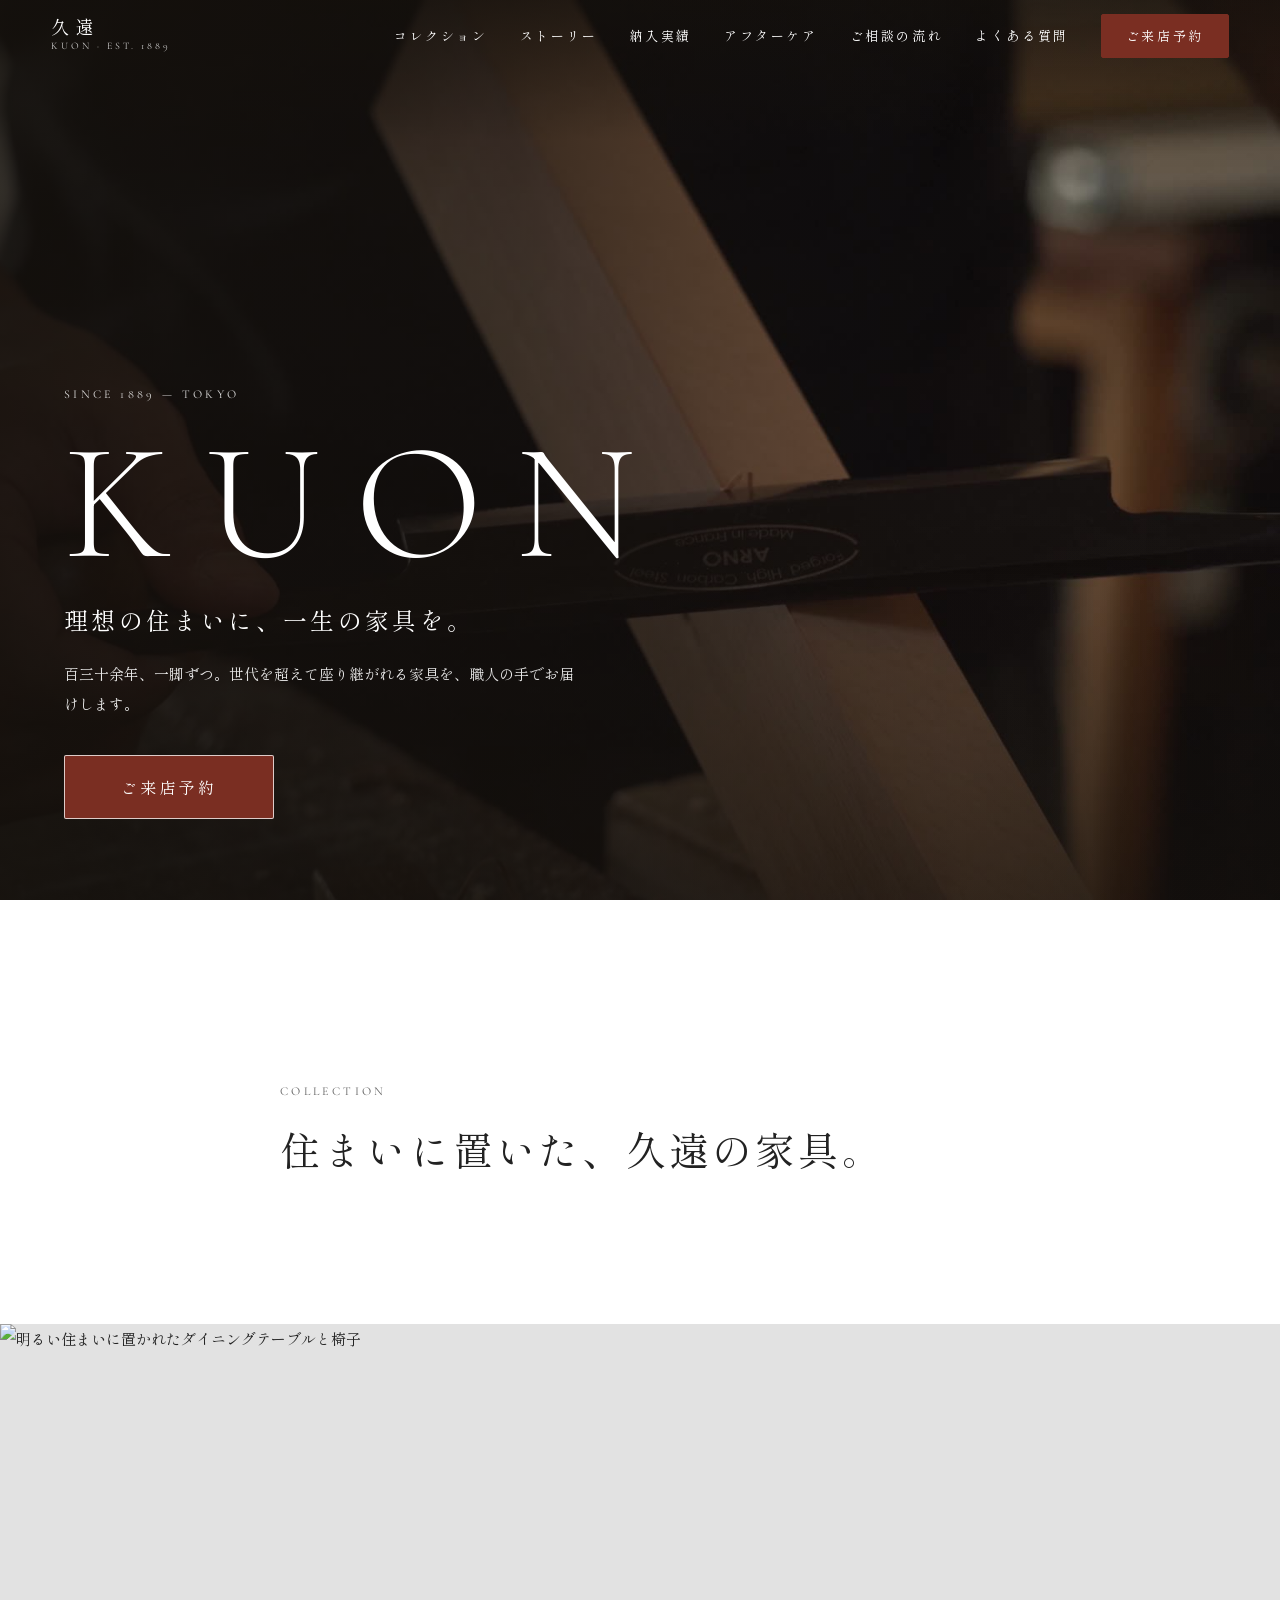
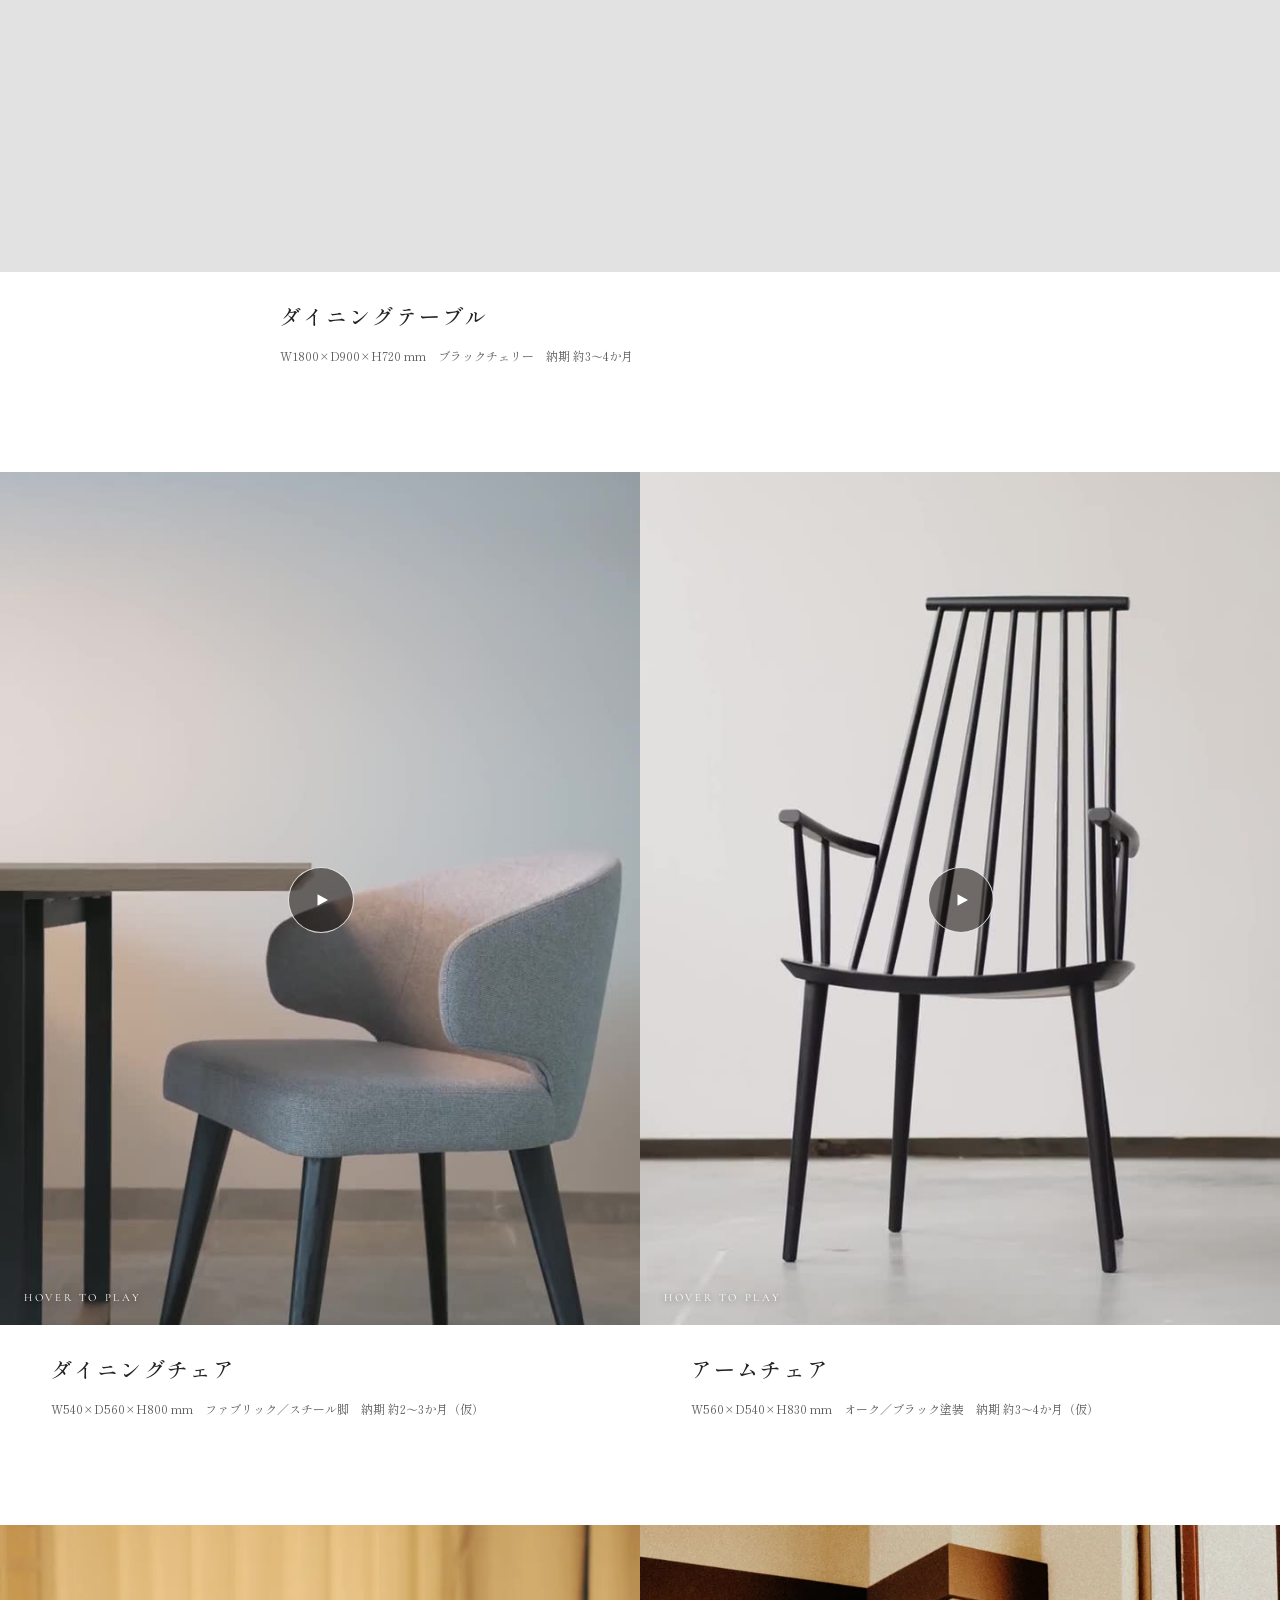
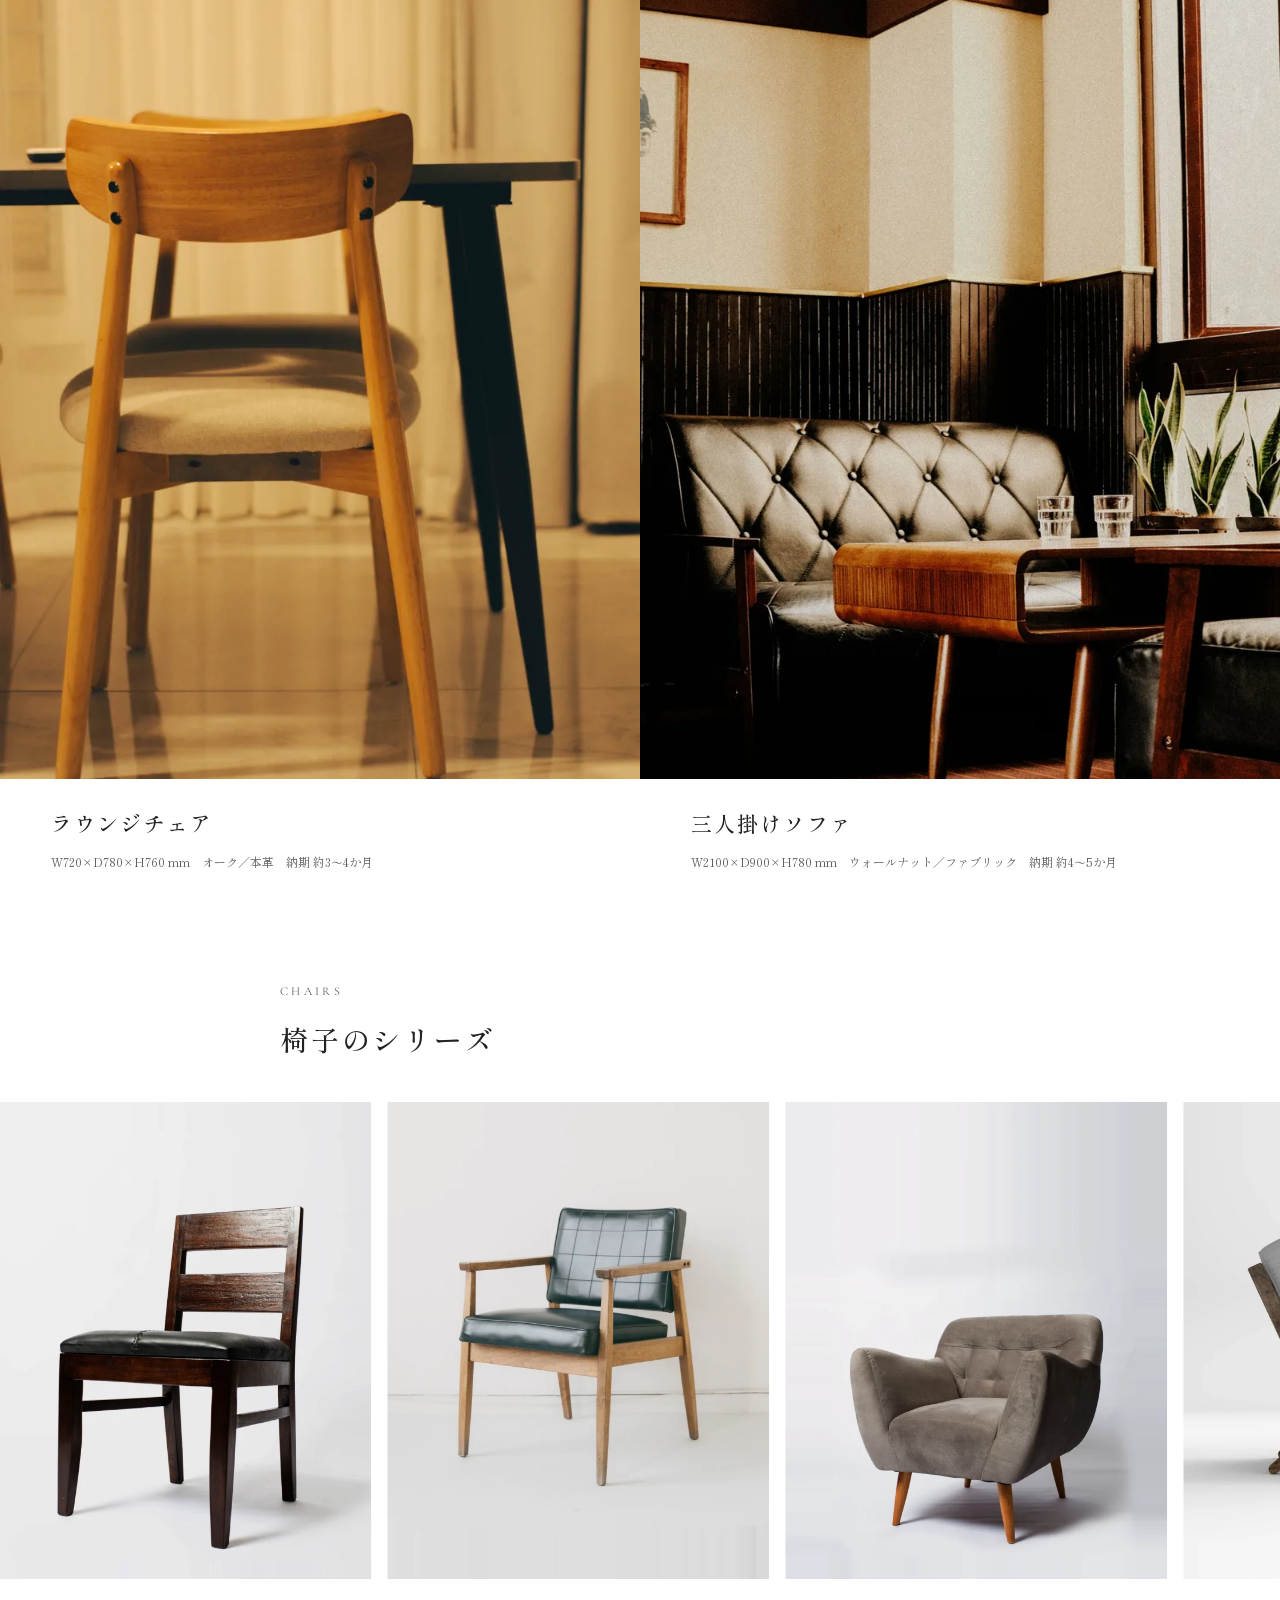
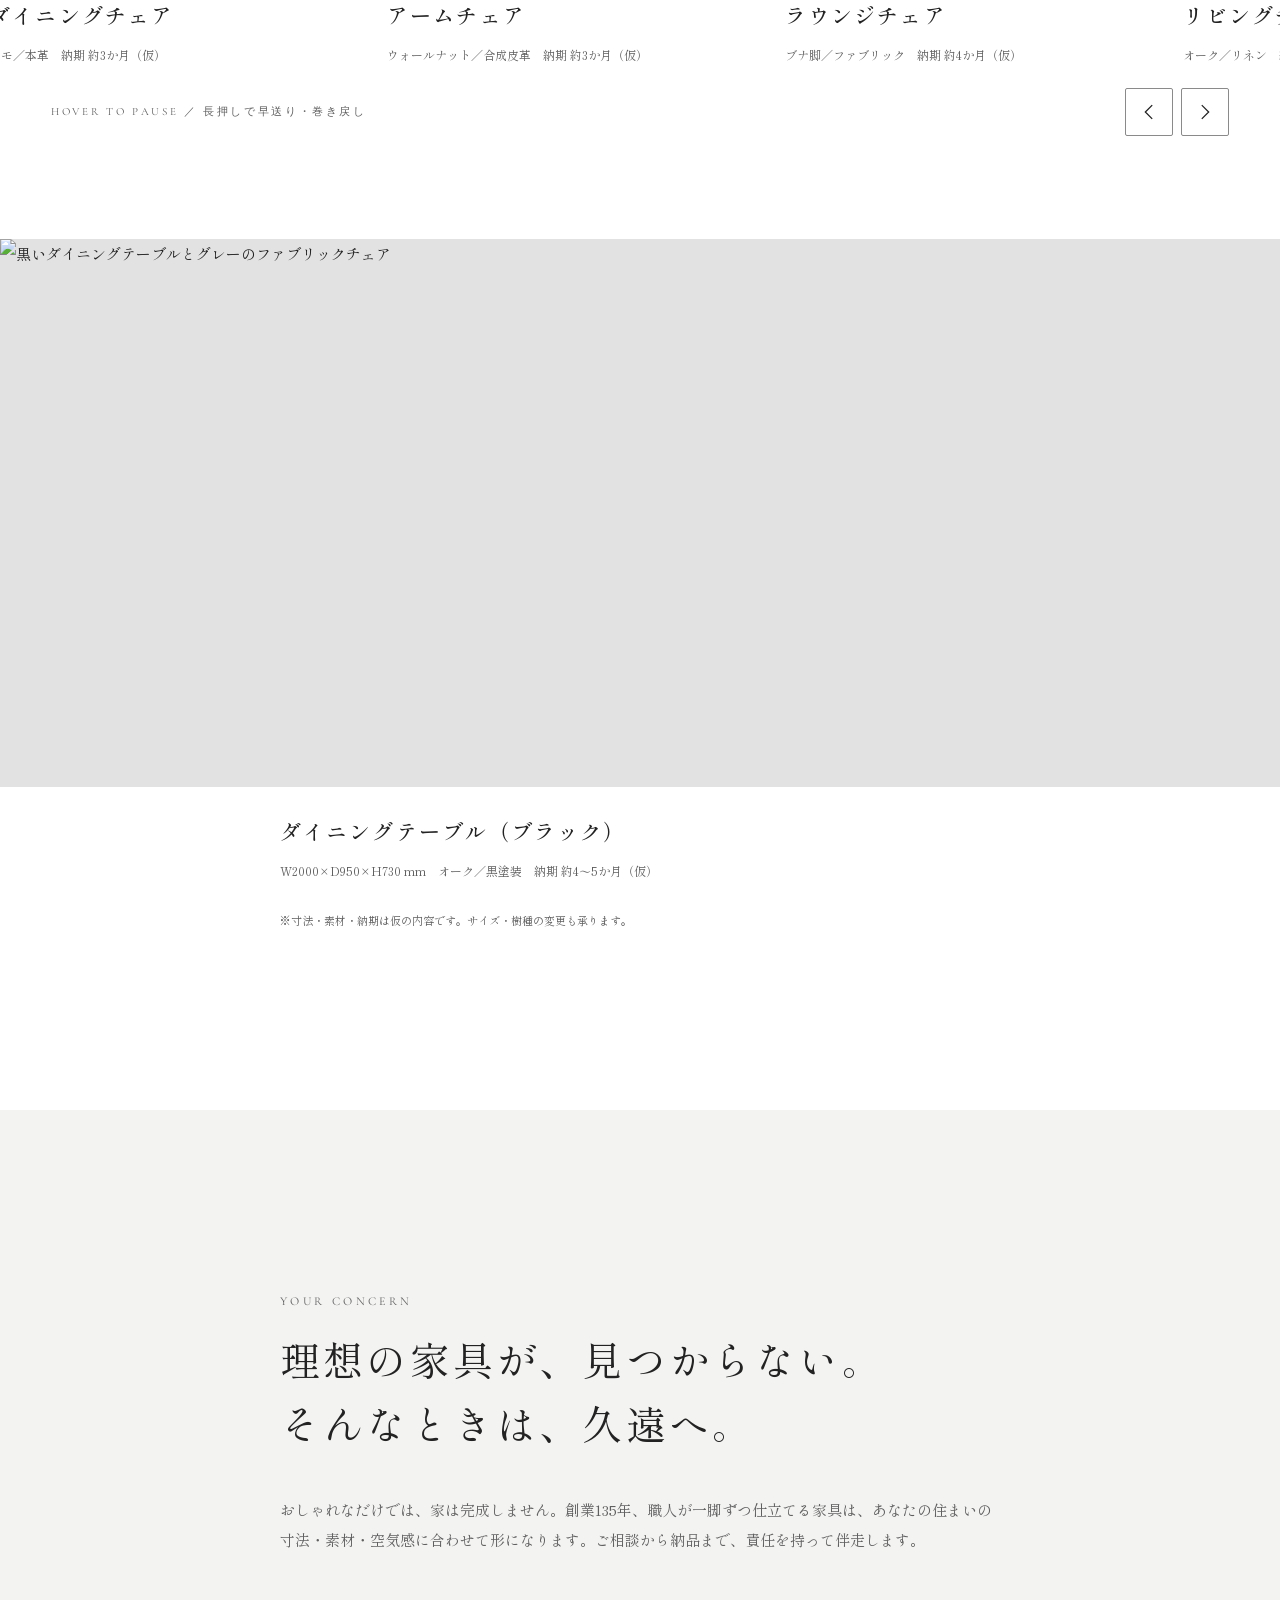
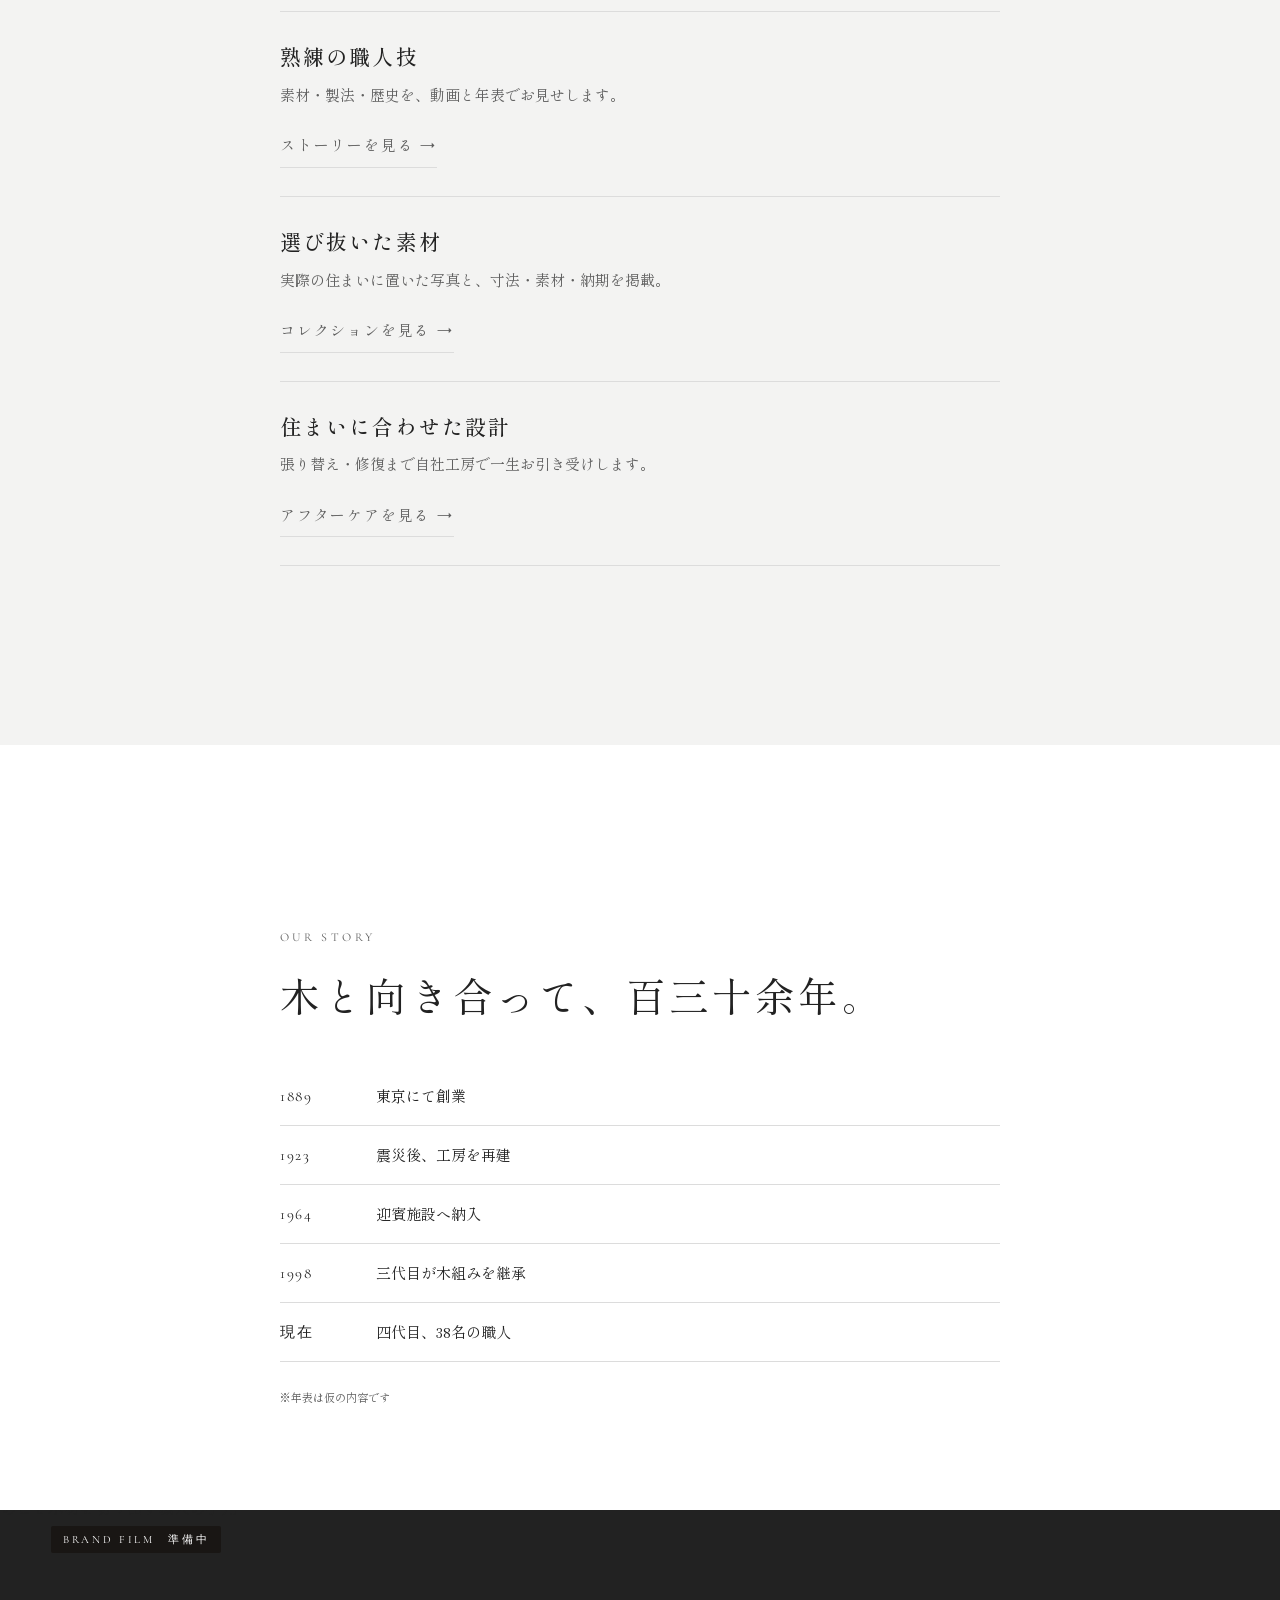
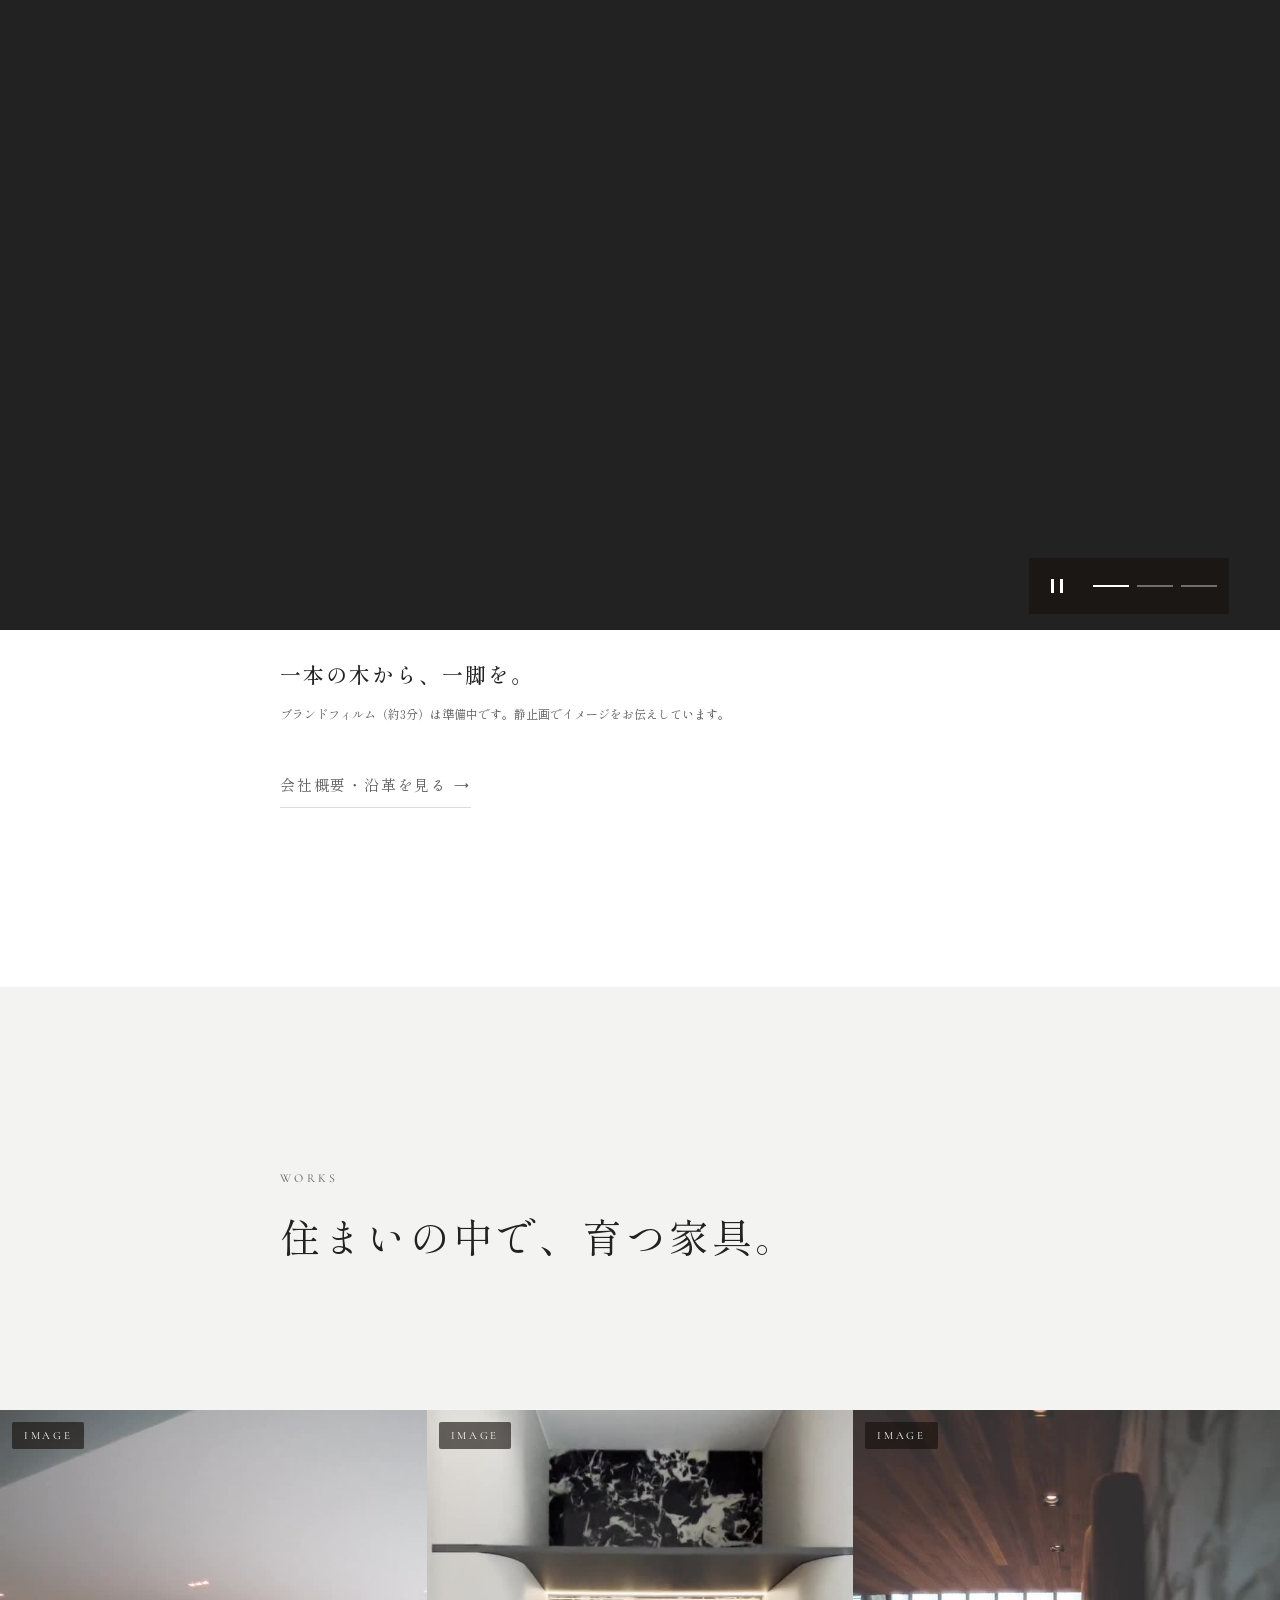
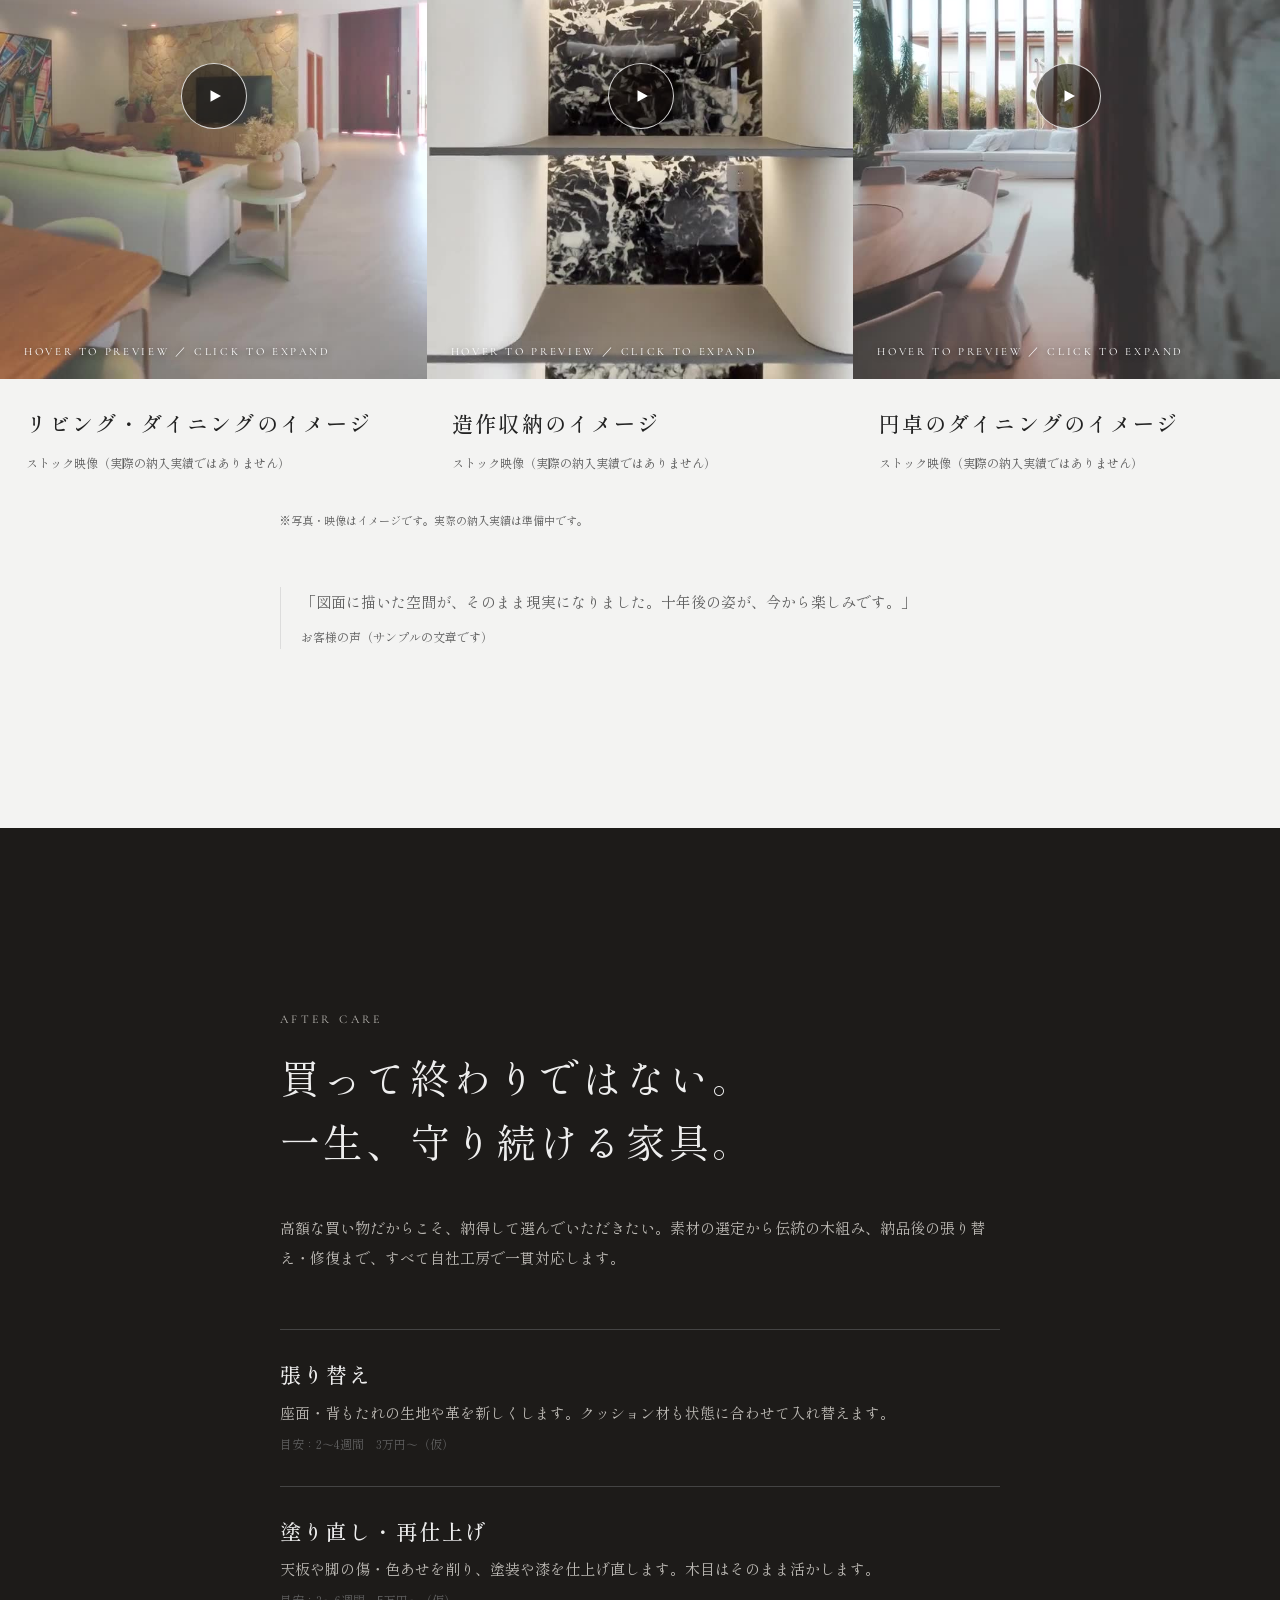
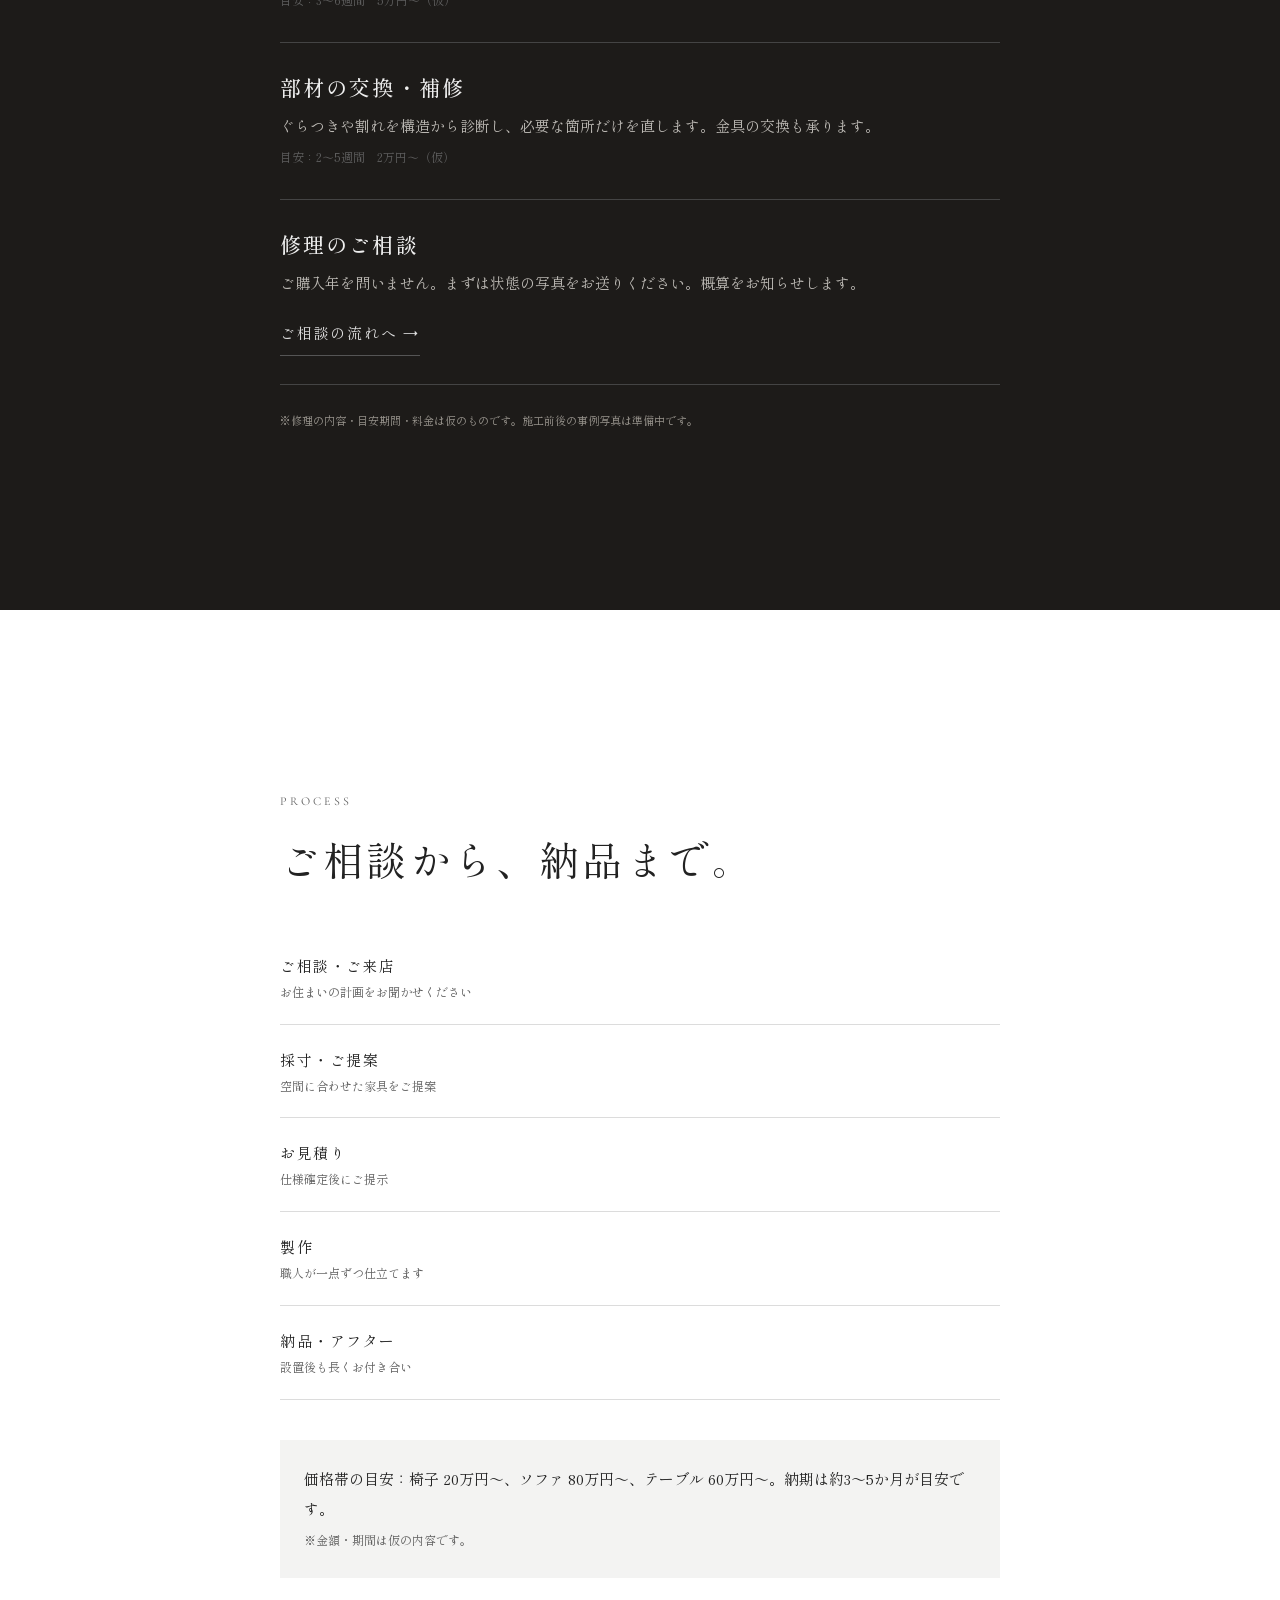
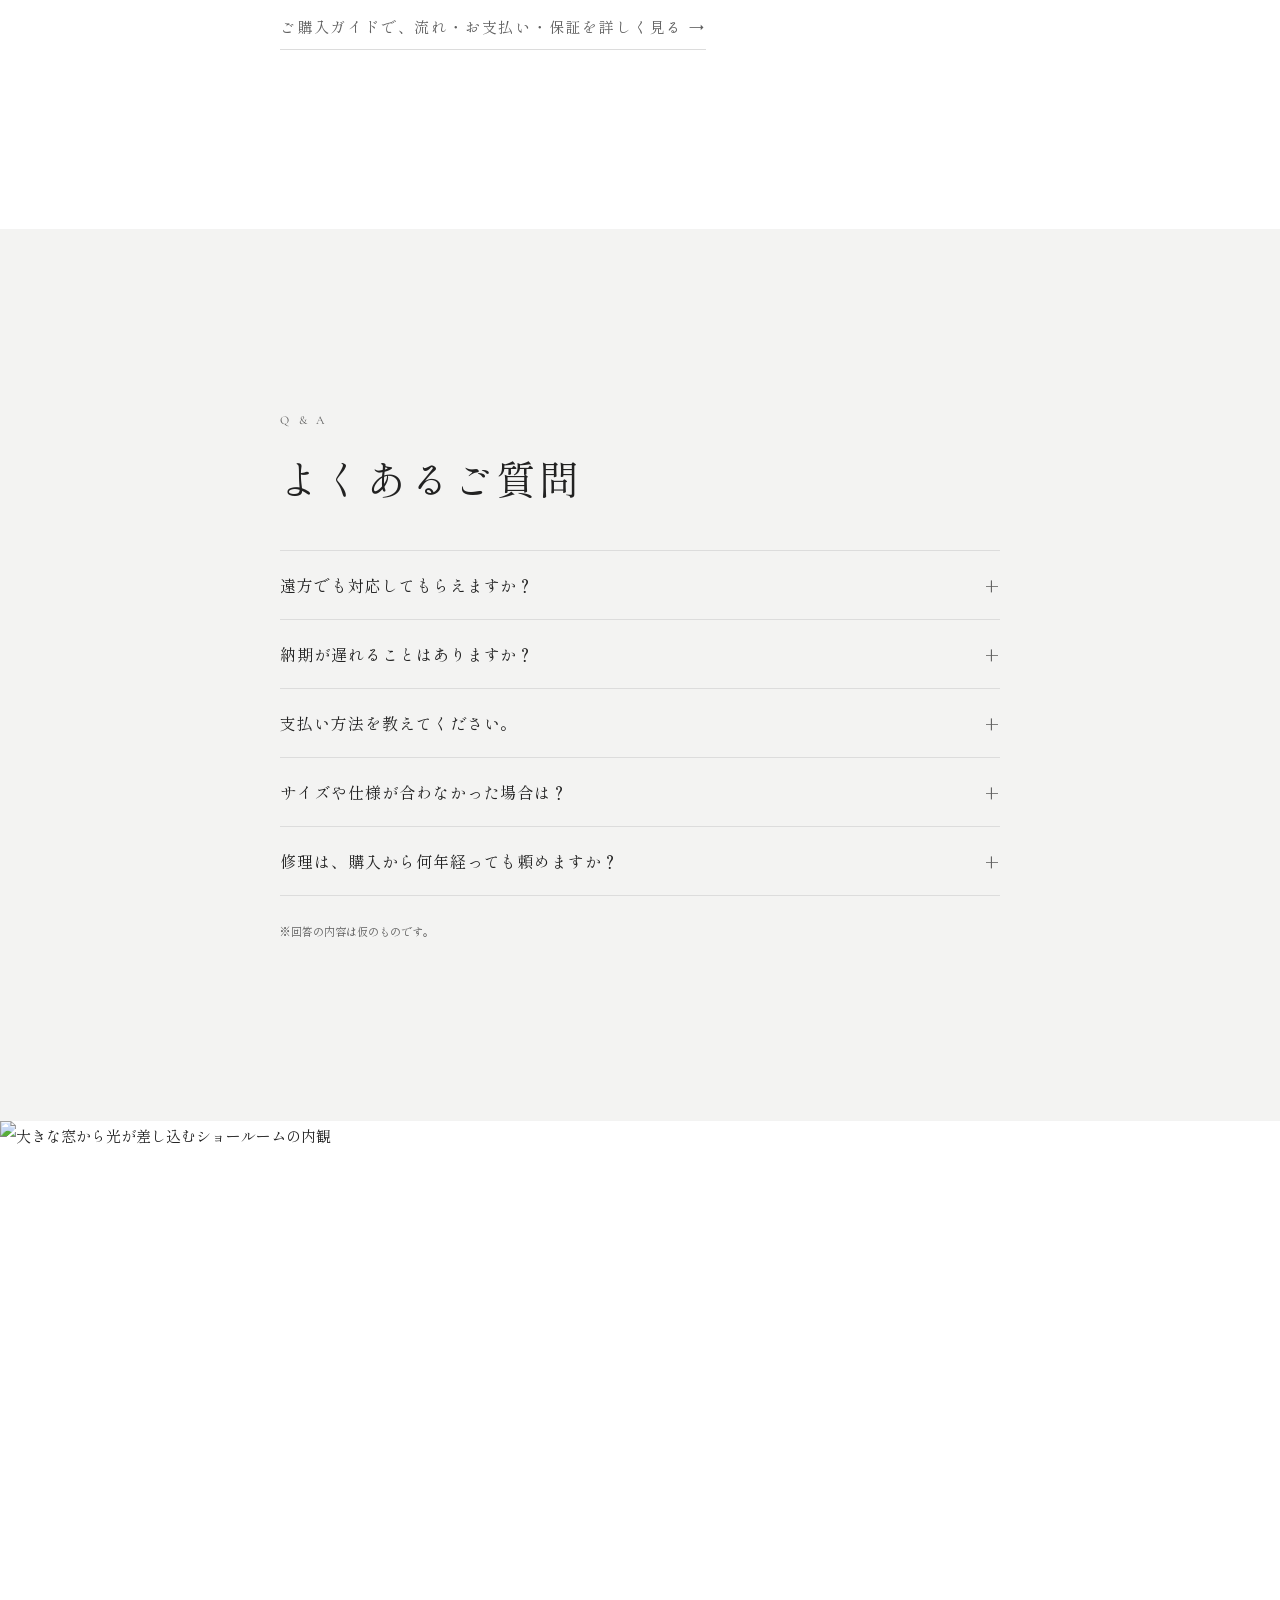
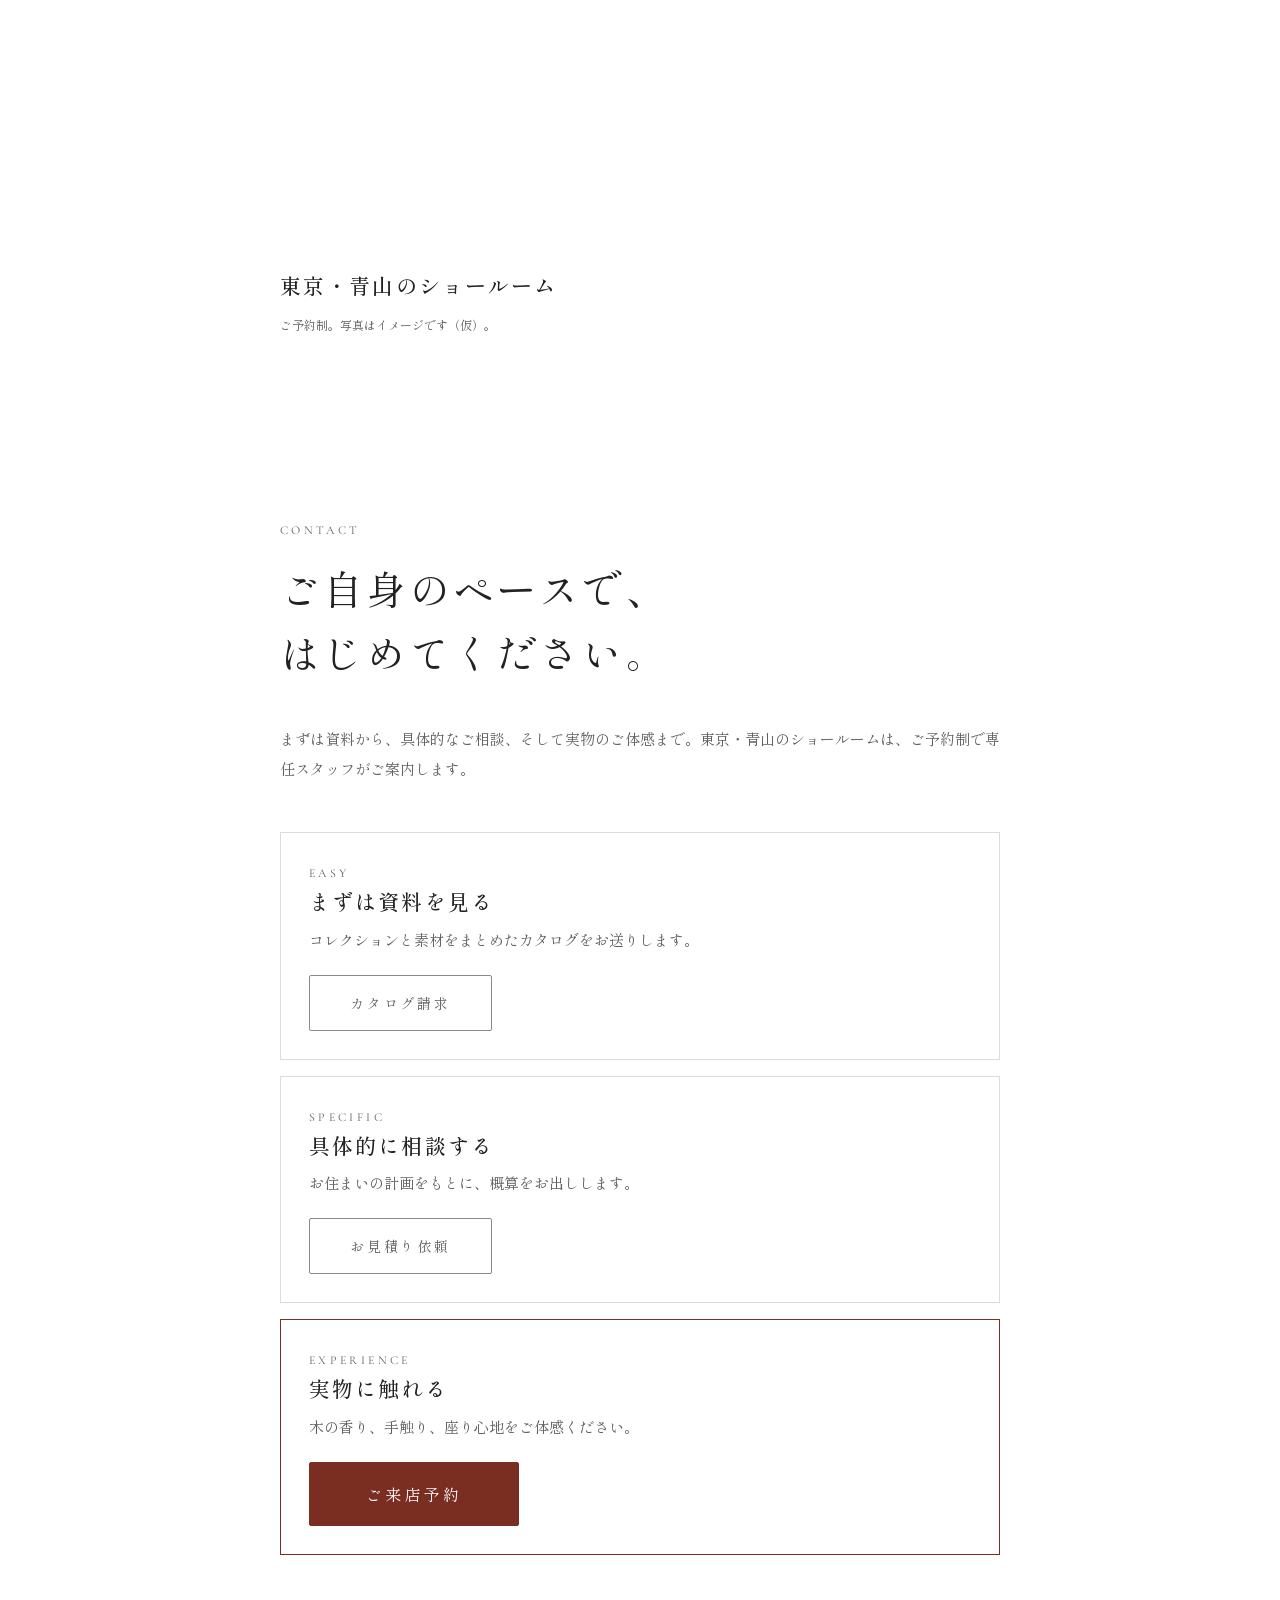
==== index.html @ 4c01c249 "久遠 KUON サイト一式を追加" ====
<!DOCTYPE html>
<html lang="ja">
<head>
<meta charset="utf-8">
<meta name="viewport" content="width=device-width, initial-scale=1, viewport-fit=cover">
<title>久遠 KUON — 全幅案</title>
<meta name="description" content="本文は細く、写真と動画は全幅。久遠トップページの比較用デザイン案（仮）">
<link rel="preconnect" href="https://fonts.googleapis.com"><link rel="preconnect" href="https://fonts.gstatic.com" crossorigin>
<script>
/* ページを開いたときは必ず先頭から表示し、見えない状態からふわっと表示する（スクロールして戻る動きを見せない） */
(function(){try{history.scrollRestoration='manual'}catch(e){}
if(location.hash)return;
var h=document.documentElement;h.classList.add('pg-in');
function top(){h.style.scrollBehavior='auto';window.scrollTo(0,0);try{h.scrollIntoView({block:'start',behavior:'instant'})}catch(e){}h.style.scrollBehavior=''}
function go(){top();requestAnimationFrame(function(){h.classList.remove('pg-in')})}
if(document.readyState==='loading')document.addEventListener('DOMContentLoaded',go);else go();
var moved=false;['wheel','touchstart','keydown','mousedown'].forEach(function(t){addEventListener(t,function(){moved=true},{once:true,passive:true})});
addEventListener('load',function(){if(!moved)top()});
setTimeout(function(){h.classList.remove('pg-in')},1500);
})();
</script>
<style>
:root{--accent:#7A2E22;--radius:2px;--bg:#FFF;--bg2:#F3F3F2;--ink:#222;--sub:#5F5F5F;--line:#DCDCDC;--gutter:24px;--col:720px;
 --serif:"Shippori Mincho","Hiragino Mincho ProN","Yu Mincho",serif;--en:"Cormorant Garamond","Times New Roman",serif}
*{box-sizing:border-box;margin:0;padding:0}
html{scroll-behavior:smooth}
body{font-family:var(--serif);color:var(--ink);background:var(--bg);line-height:2;font-size:15px;-webkit-font-smoothing:antialiased}
body.open{overflow:hidden}
a{color:inherit;text-decoration:none}
img,video{display:block;width:100%}
.en{font-family:var(--en);letter-spacing:.28em;font-size:12px;color:var(--sub);text-transform:uppercase;margin-bottom:14px}
h2{text-wrap:balance;word-break:keep-all;overflow-wrap:anywhere;font-size:clamp(22px,3.4vw,40px);font-weight:400;letter-spacing:.08em;line-height:1.6;margin-bottom:40px}
h3{font-size:clamp(17px,1.7vw,21px);font-weight:500;letter-spacing:.1em;line-height:1.6}
.sub{color:var(--sub)}
small{font-size:12px;color:var(--sub);line-height:1.9}
section{padding:clamp(96px,14vw,200px) 0}
.alt{background:var(--bg2)}
/* 本文は細い1列。左右はgutterで確保 */
.wrap{max-width:calc(var(--col) + var(--gutter)*2);margin:0 auto;padding:0 var(--gutter)}
/* 写真と動画は全幅 */
.bleed{width:100%;margin:0}
.btn{display:inline-flex;align-items:center;justify-content:center;min-height:56px;padding:0 40px;border:1px solid #8a8a8a;border-radius:var(--radius);color:var(--sub);letter-spacing:.2em;font-size:14px;transition:.3s}
.btn:hover{background:var(--accent);border-color:var(--accent);color:#fff}
.btn.f{background:var(--accent);border-color:var(--accent);color:#fff;min-height:64px;padding:0 56px;font-size:16px}
/* ご来店予約ボタン：ホバーで白が左から広がり、文字が弁柄色に、矢印が現れる */
.btn.f{position:relative;overflow:hidden;isolation:isolate}
.btn.f::before{content:"";position:absolute;inset:0;background:#fff;transform:translateX(-101%);transition:transform .4s ease;z-index:-1}
.btn.f::after{content:"\2192";display:inline-block;max-width:0;opacity:0;overflow:hidden;white-space:nowrap;transition:max-width .35s,opacity .35s,margin .35s}
.btn.f:hover,.btn.f:focus-visible{color:var(--accent);border-color:var(--accent)}
.btn.f:hover::before,.btn.f:focus-visible::before{transform:none}
.btn.f:hover::after,.btn.f:focus-visible::after{max-width:28px;opacity:1;margin-left:10px}
.hero .btn.f{border:1px solid rgba(255,255,255,.75)}
/* ヘッダー・メニューのリンク：ホバーで下線が横にスッと伸びる */
#menu a:not(.nb){position:relative}
#menu a:not(.nb)::after{content:"";position:absolute;left:0;bottom:-1px;height:1px;width:0;background:currentColor;transition:width .4s ease}
#menu a:not(.nb):hover::after,#menu a:not(.nb):focus-visible::after{width:100%}
@media(min-width:1024px){#menu a:not(.nb)::after{bottom:8px}}
/* ヘッダー・メニューの「ご来店予約」：ホバーで塗りが消えて、枠線＋文字だけに（大きくならない） */
.nb.btn.f{overflow:visible}
.nb.btn.f::before,.nb.btn.f::after{display:none}
#menu a.nb.btn.f:hover,#menu a.nb.btn.f:focus-visible{background:transparent;color:#fff;border-color:#fff}
header.s #menu a.nb.btn.f:hover,header.s #menu a.nb.btn.f:focus-visible,body.open #menu a.nb.btn.f:hover,body.open #menu a.nb.btn.f:focus-visible{color:var(--accent);border-color:var(--accent)}
/* ハンバーガーボタン：ホバーで枠線と文字がはっきり変わる */
#menu-btn{transition:background .3s,border-color .3s,color .3s}
#menu-btn:hover{background:rgba(255,255,255,.16);border-color:#fff;color:#fff}
header.s #menu-btn:hover,body.open #menu-btn:hover{background:transparent;border-color:var(--accent);color:var(--accent)}

.hero .btn.f:hover,.hero .btn.f:focus-visible{border-color:#fff}
@media(prefers-reduced-motion:reduce){.btn.f::before,.btn.f::after{transition:none}}
.link{display:inline-flex;align-items:center;min-height:44px;color:var(--sub);letter-spacing:.12em;border-bottom:1px solid var(--line);background:linear-gradient(var(--ink),var(--ink)) left bottom/0 1px no-repeat;transition:background-size .4s ease,color .3s}
.link:hover,.link:focus-visible{color:var(--ink);background-size:100% 1px}
/* ヘッダー */
header{position:fixed;inset:0 0 auto 0;z-index:30;height:72px;display:flex;align-items:center;justify-content:space-between;padding:0 var(--gutter);color:#fff;transition:background .4s,color .4s,box-shadow .4s}
header.s,body.open header{background:#fff;color:var(--ink);box-shadow:0 1px 0 var(--line)}
.logo{letter-spacing:.4em;font-size:18px;line-height:1.2}
.logo small{display:block;font-family:var(--en);letter-spacing:.3em;font-size:10px;color:inherit;opacity:.8}
#menu{position:fixed;inset:72px 0 0 0;background:#fff;color:var(--ink);padding:16px var(--gutter);opacity:0;visibility:hidden;transform:translateY(-8px);transition:opacity .3s,transform .3s,visibility .3s}
#menu.open{opacity:1;visibility:visible;transform:none}
#menu a{display:flex;align-items:center;min-height:56px;border-bottom:1px solid var(--line);letter-spacing:.2em}
#menu a.nb{margin-top:24px;justify-content:center;background:var(--accent);color:#fff;border:1px solid var(--accent);border-radius:var(--radius)}
#menu-btn{width:48px;height:48px;border:1px solid currentColor;border-radius:var(--radius);background:transparent;color:inherit;font-size:22px;cursor:pointer}
#menu-btn .icon-close{display:none}#menu-btn.open .icon-open{display:none}#menu-btn.open .icon-close{display:inline}
@media(min-width:1024px){
 #menu-btn{display:none}
 #menu{position:static;inset:auto;background:none;color:inherit;padding:0;opacity:1;visibility:visible;transform:none;display:flex;align-items:center;gap:32px}
 #menu a{min-height:44px;border:0;font-size:13px}
 #menu a.nb{margin:0;padding:0 24px;min-height:44px;font-size:13px}
 header{padding:0 4vw}
}
/* ヒーロー：動画は全幅・全画面 */
.hero{position:relative;height:100svh;min-height:560px;color:#fff;display:flex;align-items:flex-end;overflow:hidden;background:#2a2118}
.hero video,.hero img.poster{position:absolute;inset:0;height:100%;object-fit:cover}
.hero::after{content:"";position:absolute;inset:0;background:linear-gradient(to top,rgba(20,16,12,.92) 0%,rgba(20,16,12,.8) 38%,rgba(20,16,12,.15) 78%),linear-gradient(to bottom,rgba(20,16,12,.6),rgba(20,16,12,0) 120px)}
@media(min-width:1024px){.hero::after{background:linear-gradient(to right,rgba(20,16,12,.85) 0%,rgba(20,16,12,.6) 40%,rgba(20,16,12,.1) 75%),linear-gradient(to top,rgba(20,16,12,.6),rgba(20,16,12,0) 45%),linear-gradient(to bottom,rgba(20,16,12,.7),rgba(20,16,12,0) 140px)}}
.hero .in{position:relative;z-index:2;width:100%;padding:0 var(--gutter) clamp(56px,9vh,96px);max-width:1200px;margin:0 auto}
.hero .en{color:rgba(255,255,255,.85)}
.hero h1{font-weight:400;line-height:1.2}
.hero .k{display:block;font-family:var(--en);font-weight:300;font-size:clamp(64px,13vw,168px);letter-spacing:.2em;line-height:1}
.hero .s{display:block;font-size:clamp(16px,2vw,24px);letter-spacing:.14em;margin-top:20px}
.hero .lead{margin:24px 0 36px;max-width:34em;color:rgba(255,255,255,.9)}
/* 全幅の写真帯 */
figure{margin:0}
figure img,figure video{object-fit:cover}
.band img,.band video{aspect-ratio:4/3}
@media(min-width:768px){.band img,.band video{aspect-ratio:21/9}.band.tall img{aspect-ratio:16/9}}
.pair{display:grid;grid-template-columns:1fr}
.pair img{aspect-ratio:4/5}
@media(min-width:768px){.pair{grid-template-columns:1fr 1fr}.pair img{aspect-ratio:3/4}}
.cap{padding:28px 0 0}
.cap h3{margin-bottom:6px}
.cap.in-wrap{max-width:calc(var(--col) + var(--gutter)*2);margin:0 auto;padding:28px var(--gutter) 0}
.pair .cap{padding:24px var(--gutter) 0}
@media(min-width:768px){.pair .cap{padding:28px 4vw 0}}
.trip{display:grid;grid-template-columns:1fr}
.trip video{aspect-ratio:4/5;object-fit:cover}
.trip figure+figure{margin-top:48px}
@media(min-width:768px){.trip{grid-template-columns:repeat(3,1fr)}.trip video{aspect-ratio:3/4}.trip figure+figure{margin-top:0}}
.pair video{aspect-ratio:4/5;object-fit:cover}
@media(min-width:768px){.pair video{aspect-ratio:3/4}.pair figure+figure,.trip figure+figure{margin-top:0}}
.trip .cap{padding:24px var(--gutter) 0}@media(min-width:768px){.trip .cap{padding:28px 2vw 0}}

/* ホバー／タップで再生する動画（hero以外） */
.pv{position:relative;cursor:pointer;background:#222;-webkit-tap-highlight-color:transparent}
.pv:focus-visible{outline:2px solid var(--accent);outline-offset:-4px}
.pv::after{content:"";position:absolute;left:50%;top:50%;width:64px;height:64px;margin:-32px 0 0 -32px;border-radius:50%;background:rgba(20,16,12,.55) url("data:image/svg+xml,%3Csvg xmlns='http://www.w3.org/2000/svg' viewBox='0 0 24 24'%3E%3Cpath d='M9 7l9 5-9 5z' fill='%23fff'/%3E%3C/svg%3E") center/28px no-repeat;border:1px solid rgba(255,255,255,.8);transition:opacity .3s;pointer-events:none}
.pv.playing::after{opacity:0}
.h-sp{display:none}@media(hover:none){.h-pc{display:none}.h-sp{display:inline}}
.pv .hint{position:absolute;left:var(--gutter);bottom:16px;z-index:2;color:#fff;font-family:var(--en);letter-spacing:.24em;font-size:11px;text-shadow:0 1px 6px rgba(0,0,0,.6);pointer-events:none;transition:opacity .3s}
.pv.playing .hint{opacity:0}
/* 椅子の写真の列（全幅）：自動で右へ流れ、ホバーで止まって少し拡大。JSが無い環境では横スクロール */
.rail{overflow-x:auto;scrollbar-width:none;touch-action:pan-y}
.rail::-webkit-scrollbar{display:none}
.rail-track{display:flex;gap:12px;padding:0 var(--gutter);width:max-content}
.rail figure{flex:0 0 78vw;margin:0}
.rail .ph{overflow:hidden;background:#e2e2e2}
.rail img{height:auto;aspect-ratio:4/5;object-fit:cover;transition:transform .6s cubic-bezier(.2,.7,.2,1);user-select:none;-webkit-user-drag:none}
.rail.auto{overflow:hidden;cursor:grab}
.rail.auto.dragging{cursor:grabbing}
.rail.auto .rail-track{padding:0;will-change:transform}
.rail figure:hover img{transform:scale(1.07)}
.rail .cap{padding:20px 0 0}
.rail-ctl{display:flex;align-items:center;justify-content:space-between;gap:16px;padding:20px var(--gutter) 0}
.rail-hint{font-family:var(--en);letter-spacing:.24em;font-size:11px;color:var(--sub)}
.rail-btns{display:flex;gap:8px;flex:none}
.rh-sp{display:none}@media(hover:none){.rh-pc{display:none}.rh-sp{display:inline}}
.rail-btn{width:48px;height:48px;display:inline-flex;align-items:center;justify-content:center;border:1px solid #8a8a8a;border-radius:var(--radius);background:#fff;color:var(--ink);cursor:pointer;transition:background .25s,color .25s,border-color .25s}
.rail-btn svg{width:22px;height:22px}
.rail-btn:hover,.rail-btn:active{background:var(--ink);border-color:var(--ink);color:#fff}
.rail-btn:focus-visible{outline:2px solid var(--ink);outline-offset:3px}
@media(min-width:768px){.rail-track{gap:16px;padding:0 4vw}.rail.auto .rail-track{padding:0}.rail figure{flex-basis:30vw}.rail-ctl{padding:20px 4vw 0}}
@media(min-width:1280px){.rail figure{flex-basis:calc((100vw - 8vw - 32px)/3)}}
@media(prefers-reduced-motion:reduce){.rail img{transition:none}}
/* 「イメージ」ラベル */
.tag{position:absolute;left:var(--gutter);top:16px;z-index:2;background:rgba(20,16,12,.62);color:#fff;font-family:var(--en);letter-spacing:.24em;font-size:11px;line-height:1;padding:8px 12px;border-radius:2px;pointer-events:none}
.pv .tag{left:12px;top:12px}
/* ブランドフィルム（準備中）：静止画のスライドショー */
.slide-stage{position:relative;overflow:hidden;background:#222;aspect-ratio:4/3}
@media(min-width:768px){.slide-stage{aspect-ratio:16/9}}
.slide-stage .slide{position:absolute;inset:0;width:100%;height:100%;aspect-ratio:auto;object-fit:cover;opacity:0;transform:scale(1);transition:opacity 1.2s ease}
.slide-stage .slide.is-active{opacity:1;animation:kb 7s ease-out forwards}
@keyframes kb{from{transform:scale(1)}to{transform:scale(1.05)}}
.slide-stage .tag-l{left:var(--gutter)}
@media(min-width:768px){.slide-stage .tag-l{left:4vw}}
.slide-ctl{position:absolute;right:var(--gutter);bottom:16px;z-index:2;display:flex;align-items:center;gap:14px;background:rgba(20,16,12,.55);padding:6px 12px 6px 6px;border-radius:2px}
@media(min-width:768px){.slide-ctl{right:4vw}}
.slide-pause{width:44px;height:44px;display:inline-flex;align-items:center;justify-content:center;background:transparent;border:0;color:#fff;cursor:pointer}
.slide-pause:focus-visible{outline:2px solid #fff;outline-offset:-4px}
.ic-pause{width:12px;height:14px;border-left:3px solid currentColor;border-right:3px solid currentColor}
.slide-pause.is-paused .ic-pause{width:0;height:0;border:0;border-left:11px solid currentColor;border-top:7px solid transparent;border-bottom:7px solid transparent}
.dots{display:flex;gap:8px}
.dots button{position:relative;width:36px;height:44px;padding:0;border:0;background:transparent;cursor:pointer}
.dots button::before,.dots button i{content:"";position:absolute;left:0;right:0;top:calc(50% - 1px);height:2px;transition:height .2s,top .2s}
.dots button::before{background:rgba(255,255,255,.38)}
.dots button i{background:#fff;transform:scaleX(0);transform-origin:left}
.dots button:hover::before,.dots button:hover i{height:4px;top:calc(50% - 2px)}
.dots button:focus-visible{outline:2px solid #fff;outline-offset:-2px}
.dots button.on i{animation:dotfill 5s linear forwards}
.dots.pz button.on i{animation:none;transform:scaleX(1)}
@keyframes dotfill{to{transform:scaleX(1)}}
@media(prefers-reduced-motion:reduce){.slide-stage .slide{transition:none}.slide-stage .slide.is-active{animation:none}}
.coll-gap{height:clamp(56px,8vw,112px)}
/* 3つの強み */
.three{margin-top:56px;border-top:1px solid var(--line)}
.cell{padding:28px 0;border-bottom:1px solid var(--line)}
.cell p{color:var(--sub);margin-top:6px}
.dark{background:#1d1b19;color:#eee}
.dark .en,.dark .sub,.dark .cell p{color:#bdbab5}.dark .three,.dark .cell{border-color:#444}
.ba{display:grid;gap:0;margin:56px 0 0}
.plate{display:flex;align-items:center;justify-content:center;aspect-ratio:4/3;background:radial-gradient(100% 90% at 70% 20%,#8d8672,#4b4538 60%,#1d1b17);color:#fff;font-family:var(--en);letter-spacing:.3em;font-size:12px}
.ba .plate{aspect-ratio:16/10}
@media(min-width:768px){.ba{grid-template-columns:1fr 1fr}.ba .plate{aspect-ratio:4/3}}
.tl div{display:flex;gap:24px;padding:14px 0;border-bottom:1px solid var(--line)}
.tl b{font-family:var(--en);font-weight:400;min-width:72px;letter-spacing:.1em}
blockquote{margin-top:56px;padding-left:20px;border-left:1px solid var(--line);color:var(--sub)}
cite{display:block;font-size:12px;margin-top:8px;font-style:normal}
.flow div{padding:20px 0;border-bottom:1px solid var(--line);letter-spacing:.1em}
.flow small{display:block;letter-spacing:0}
.note{margin-top:40px;padding:24px;background:var(--bg2)}
/* FAQ */
.faq-item{border-top:1px solid var(--line)}.faq-item:last-of-type{border-bottom:1px solid var(--line)}
.faq-q{width:100%;min-height:56px;padding:12px 0;display:flex;align-items:center;justify-content:space-between;gap:20px;background:none;border:0;font:inherit;font-size:16px;letter-spacing:.06em;text-align:left;color:var(--ink);cursor:pointer}
.faq-q::after{content:"+";font-size:22px;color:var(--sub)}.faq-item.open .faq-q::after{content:"−"}
.faq-a{display:grid;grid-template-rows:0fr;transition:grid-template-rows .35s ease}
.faq-item.open .faq-a{grid-template-rows:1fr}.faq-a>div{overflow:hidden}.faq-a p{padding:0 0 24px;color:var(--sub)}
/* 3つの行動 */
.acts{margin-top:48px;display:grid;gap:16px}
.act{padding:28px;border:1px solid var(--line)}.act p{color:var(--sub);margin:6px 0 20px}
.act.m{border-color:var(--accent)}
.pro ul{margin:24px 0 32px;padding-left:1.2em;color:var(--sub)}
footer{padding:80px var(--gutter);background:#1d1b19;color:#bdbab5;font-size:13px}
footer .ft{max-width:calc(var(--col) + var(--gutter)*2);margin:0 auto;display:grid;gap:32px}
footer a{display:block;padding:6px 0}
#to-top{position:fixed;right:max(20px,env(safe-area-inset-right));bottom:max(20px,env(safe-area-inset-bottom));width:52px;height:52px;border:0;border-radius:var(--radius);background:#222;color:#fff;font-size:20px;cursor:pointer;opacity:0;visibility:hidden;transform:translateY(12px);transition:opacity .4s,transform .4s,visibility .4s;z-index:20}
#to-top.is-visible{opacity:1;visibility:visible;transform:none}
.rv{opacity:0;transform:translateY(16px);transition:opacity .8s,transform .8s}.rv.in{opacity:1;transform:none}
.draft{font-size:11px;color:var(--sub);margin-top:24px}
@media(prefers-reduced-motion:reduce){html{scroll-behavior:auto}.rv{opacity:1;transform:none;transition:none}.faq-a{transition:none}}

/* ===== コレクション画像：ホバー拡大＋クリックで拡大表示（ライトボックス） ===== */
.zm{overflow:hidden;background:#e2e2e2}
.zm img{transition:transform .6s cubic-bezier(.2,.7,.2,1);cursor:zoom-in}
.rail.auto:not(.dragging) img{cursor:zoom-in}
@media(hover:hover) and (pointer:fine){.zm:hover img{transform:scale(1.04)}}
#lb{position:fixed;inset:0;z-index:100;display:flex;align-items:center;justify-content:center;padding:64px 16px 28px;background:rgba(28,28,28,.9);opacity:0;visibility:hidden;transition:opacity .35s ease,visibility 0s .35s;cursor:zoom-out}
#lb.on{opacity:1;visibility:visible;transition:opacity .35s ease}
#lb figure{margin:0;max-width:min(1200px,94vw);cursor:default;transform:scale(.96);transition:transform .45s cubic-bezier(.2,.7,.2,1)}
#lb.on figure{transform:none}
#lb img{width:auto;height:auto;max-width:100%;max-height:calc(100vh - 170px);max-height:calc(100dvh - 170px);margin:0 auto;background:#e2e2e2}
#lb figcaption{color:#e8e6e2;text-align:center;padding-top:16px}
#lb figcaption h3{font-size:16px;font-weight:400;letter-spacing:.12em;margin:0 0 4px}
#lb figcaption small{color:#bdbab5}
#lb .x{position:absolute;top:12px;right:12px;width:48px;height:48px;display:inline-flex;align-items:center;justify-content:center;border:1px solid rgba(255,255,255,.55);border-radius:var(--radius);background:transparent;color:#fff;cursor:pointer;transition:background .3s,color .3s}
#lb .x:hover,#lb .x:focus-visible{background:#fff;color:var(--ink)}
#lb .x svg{width:20px;height:20px}
@media(prefers-reduced-motion:reduce){#lb,#lb figure,.zm img{transition:none}}

/* ライトボックス：動画モード（WORKSの3本） */
#lb video{display:none;width:min(94vw,calc((100vh - 240px)*var(--ar,.5625)));width:min(94vw,calc((100dvh - 240px)*var(--ar,.5625)));aspect-ratio:var(--ar,.5625);height:auto;margin:0 auto;background:#111;object-fit:contain;cursor:pointer;transition:opacity .25s}
#lb.vid video{display:block}
#lb.vid #lb-img{display:none}
#lb.vid figure{min-width:min(94vw,400px)}
#lb .lb-bar{display:none;align-items:center;gap:8px;margin-top:12px;color:#e8e6e2}
#lb.vid .lb-bar{display:flex}
#lb .lb-c{font-family:var(--en);letter-spacing:.2em;font-size:12px;min-width:52px;text-align:center}
#lb .lb-prog{flex:1;height:1px;background:rgba(255,255,255,.3);position:relative;margin:0 6px}
#lb .lb-prog i{position:absolute;inset:0;background:#fff;transform-origin:left;transform:scaleX(0)}
#lb .lb-b{flex:none;width:44px;height:44px;display:inline-flex;align-items:center;justify-content:center;border:1px solid rgba(255,255,255,.55);border-radius:var(--radius);background:transparent;color:#fff;cursor:pointer;transition:background .3s,color .3s}
#lb .lb-b:hover,#lb .lb-b:focus-visible{background:#fff;color:var(--ink)}
#lb .lb-b svg{width:20px;height:20px}
#lb .lb-b .i-play{display:none}#lb .lb-b.paused .i-play{display:inline}#lb .lb-b.paused .i-pause{display:none}
#lb #lb-snd .w{display:none}#lb #lb-snd.on .w{display:inline}#lb #lb-snd.on .sl{display:none}
body{opacity:1;transition:opacity .35s ease}
html.pg-in body{opacity:0;transition:none}
@media(prefers-reduced-motion:reduce){body{transition:none}}
</style>
</head>
<body>
<header id="h">
  <a href="#top" class="logo">久遠<small>KUON · EST. 1889</small></a>
  <nav id="menu" aria-label="メインメニュー"><a href="#collection">コレクション</a><a href="#story">ストーリー</a><a href="#works">納入実績</a><a href="#care">アフターケア</a><a href="#flow">ご相談の流れ</a><a href="#faq">よくある質問</a><a href="visit.html" class="nb btn f" style="min-height:44px;padding:0 24px;font-size:13px">ご来店予約</a></nav>
  <button id="menu-btn" type="button" aria-label="メニューを開く" aria-expanded="false" aria-controls="menu"><span class="icon-open" aria-hidden="true">☰</span><span class="icon-close" aria-hidden="true">✕</span></button>
</header>

<main id="top">
<!-- ヒーロー：全幅の動画 -->
<div class="hero">
  <picture><source media="(max-width:767px)" srcset="assets/hero-m-poster.jpg"><img class="poster" src="assets/hero-poster.jpg" alt="" aria-hidden="true" fetchpriority="high"></picture>
  <video id="hero-video" muted loop playsinline preload="none" aria-hidden="true" data-src="assets/hero.mp4" data-src-m="hero-m.mp4"></video>
  <div class="in">
    <p class="en">Since 1889 — Tokyo</p>
    <h1><span class="k">KUON</span><span class="s">理想の住まいに、一生の家具を。</span></h1>
    <p class="lead">百三十余年、一脚ずつ。世代を超えて座り継がれる家具を、職人の手でお届けします。</p>
    <a href="visit.html" class="btn f">ご来店予約</a>
  </div>
</div>

<!-- コレクション：写真は全幅、文章は細い列 -->
<section id="collection" style="padding-bottom:0"><div class="wrap rv">
  <p class="en">Collection</p><h2>住まいに置いた、久遠の家具。</h2>
</div>
<div class="coll-gap"></div>
<figure class="band rv"><div class="zm"><img src="assets/dining1-1600.webp" srcset="assets/dining1-800.webp 800w, dining1-1600.webp 1600w" sizes="100vw" alt="明るい住まいに置かれたダイニングテーブルと椅子" loading="lazy"></div>
  <figcaption class="cap in-wrap"><h3>ダイニングテーブル</h3><small>W1800×D900×H720 mm　ブラックチェリー　納期 約3〜4か月</small></figcaption></figure>
<div class="coll-gap"></div>
<div class="pair rv">
  <figure><div class="pv" tabindex="0" role="button" aria-label="動画を再生・停止"><video muted loop playsinline preload="none" poster="assets/furniture-poster.jpg" aria-label="ダイニングチェアの映像" data-src="assets/furniture.mp4"></video><span class="hint"><span class="h-pc">HOVER TO PLAY</span><span class="h-sp">TAP TO PLAY</span></span></div><figcaption class="cap"><h3>ダイニングチェア</h3><small>W540×D560×H800 mm　ファブリック／スチール脚　納期 約2〜3か月（仮）</small></figcaption></figure>
  <figure><div class="pv" tabindex="0" role="button" aria-label="動画を再生・停止"><video muted loop playsinline preload="none" poster="assets/furniture2-poster.jpg" aria-label="アームチェアの映像" data-src="assets/furniture2.mp4"></video><span class="hint"><span class="h-pc">HOVER TO PLAY</span><span class="h-sp">TAP TO PLAY</span></span></div><figcaption class="cap"><h3>アームチェア</h3><small>W560×D540×H830 mm　オーク／ブラック塗装　納期 約3〜4か月（仮）</small></figcaption></figure>
</div>
<div class="coll-gap"></div>
<div class="pair rv">
  <figure><div class="zm"><img src="assets/chair-1600.webp" srcset="assets/chair-800.webp 800w, chair-1600.webp 1600w" sizes="(min-width:768px) 50vw, 100vw" alt="ラウンジチェア" loading="lazy"></div><figcaption class="cap"><h3>ラウンジチェア</h3><small>W720×D780×H760 mm　オーク／本革　納期 約3〜4か月</small></figcaption></figure>
  <figure><div class="zm"><img src="assets/sofa-1600.webp" srcset="assets/sofa-800.webp 800w, sofa-1600.webp 1450w" sizes="(min-width:768px) 50vw, 100vw" alt="三人掛けソファ" loading="lazy"></div><figcaption class="cap"><h3>三人掛けソファ</h3><small>W2100×D900×H780 mm　ウォールナット／ファブリック　納期 約4〜5か月</small></figcaption></figure>
</div>
<div class="coll-gap"></div>
<div class="wrap rv" style="margin-bottom:40px"><p class="en">Chairs</p><h3 style="font-size:clamp(20px,2.4vw,28px)">椅子のシリーズ</h3></div>
<div class="rail-wrap rv" id="rail-wrap">
  <div class="rail" id="rail" aria-label="椅子のシリーズ（自動でゆっくり流れます。マウスを載せると止まります）">
    <div class="rail-track" id="rail-track">
    <figure><div class="ph"><img src="assets/ch-dining-960.webp" srcset="assets/ch-dining-640.webp 640w, ch-dining-960.webp 960w" sizes="(min-width:1280px) 30vw, (min-width:768px) 34vw, 78vw" width="960" height="1200" alt="ダイニングチェア（木製・本革座面）" loading="lazy" draggable="false"></div><figcaption class="cap"><h3>ダイニングチェア</h3><small>タモ／本革　納期 約3か月（仮）</small></figcaption></figure>
    <figure><div class="ph"><img src="assets/ch-leather-960.webp" srcset="assets/ch-leather-640.webp 640w, ch-leather-960.webp 960w" sizes="(min-width:1280px) 30vw, (min-width:768px) 34vw, 78vw" width="960" height="1200" alt="黒い革張りのアームチェア" loading="lazy" draggable="false"></div><figcaption class="cap"><h3>アームチェア</h3><small>ウォールナット／合成皮革　納期 約3か月（仮）</small></figcaption></figure>
    <figure><div class="ph"><img src="assets/ch-grey-960.webp" srcset="assets/ch-grey-640.webp 640w, ch-grey-960.webp 960w" sizes="(min-width:1280px) 30vw, (min-width:768px) 34vw, 78vw" width="960" height="1200" alt="グレーのファブリックのラウンジチェア" loading="lazy" draggable="false"></div><figcaption class="cap"><h3>ラウンジチェア</h3><small>ブナ脚／ファブリック　納期 約4か月（仮）</small></figcaption></figure>
    <figure><div class="ph"><img src="assets/ch-lounge-960.webp" srcset="assets/ch-lounge-640.webp 640w, ch-lounge-960.webp 960w" sizes="(min-width:1280px) 30vw, (min-width:768px) 34vw, 78vw" width="960" height="1200" alt="木のフレームのリビングチェア" loading="lazy" draggable="false"></div><figcaption class="cap"><h3>リビングチェア</h3><small>オーク／リネン　納期 約4か月（仮）</small></figcaption></figure>
    <figure><div class="ph"><img src="assets/ch-velvet-960.webp" srcset="assets/ch-velvet-640.webp 640w, ch-velvet-960.webp 960w" sizes="(min-width:1280px) 30vw, (min-width:768px) 34vw, 78vw" width="960" height="1200" alt="黒いベルベットのアームチェア" loading="lazy" draggable="false"></div><figcaption class="cap"><h3>ベルベットチェア</h3><small>ベルベット／スチール脚　納期 約2か月（仮）</small></figcaption></figure>
    <figure><div class="ph"><img src="assets/ch-spot-960.webp" srcset="assets/ch-spot-640.webp 640w, ch-spot-960.webp 960w" sizes="(min-width:1280px) 30vw, (min-width:768px) 34vw, 78vw" width="960" height="1200" alt="キャメル色の革座面のスチールチェア" loading="lazy" draggable="false"></div><figcaption class="cap"><h3>スチールチェア</h3><small>スチール／本革　納期 約2か月（仮）</small></figcaption></figure>
    <figure><div class="ph"><img src="assets/ch-bent-960.webp" srcset="assets/ch-bent-640.webp 640w, ch-bent-960.webp 960w" sizes="(min-width:1280px) 30vw, (min-width:768px) 34vw, 78vw" width="960" height="1200" alt="成形合板の一体成形チェア" loading="lazy" draggable="false"></div><figcaption class="cap"><h3>成形合板チェア</h3><small>ブナ成形合板／スチール脚　納期 約2か月（仮）</small></figcaption></figure>
    <figure><div class="ph"><img src="assets/ch-slat-960.webp" srcset="assets/ch-slat-640.webp 640w, ch-slat-960.webp 960w" sizes="(min-width:1280px) 30vw, (min-width:768px) 34vw, 78vw" width="960" height="1200" alt="横桟の背もたれをもつ木製チェア" loading="lazy" draggable="false"></div><figcaption class="cap"><h3>ラダーバックチェア</h3><small>ニレ／ファブリック　納期 約3か月（仮）</small></figcaption></figure>
    </div>
  </div>
  <div class="rail-ctl">
    <p class="rail-hint" id="rail-hint"><span class="rh-pc">HOVER TO PAUSE ／ 長押しで早送り・巻き戻し</span><span class="rh-sp">SWIPE ／ 長押しで早送り</span></p>
    <div class="rail-btns">
      <button type="button" class="rail-btn" id="rail-prev" aria-label="巻き戻し（押し続けると速く戻ります）"><svg viewBox="0 0 24 24" aria-hidden="true"><path d="M15 5l-7 7 7 7" fill="none" stroke="currentColor" stroke-width="1.4" stroke-linecap="square"/></svg></button>
      <button type="button" class="rail-btn" id="rail-next" aria-label="早送り（押し続けると速く進みます）"><svg viewBox="0 0 24 24" aria-hidden="true"><path d="M9 5l7 7-7 7" fill="none" stroke="currentColor" stroke-width="1.4" stroke-linecap="square"/></svg></button>
    </div>
  </div>
</div>
<div class="coll-gap"></div>
<figure class="band rv"><div class="zm"><img src="assets/dining3-1600.webp" srcset="assets/dining3-800.webp 800w, dining3-1600.webp 1600w" sizes="100vw" alt="黒いダイニングテーブルとグレーのファブリックチェア" loading="lazy"></div>
  <figcaption class="cap in-wrap"><h3>ダイニングテーブル（ブラック）</h3><small>W2000×D950×H730 mm　オーク／黒塗装　納期 約4〜5か月（仮）</small></figcaption></figure>
<div class="wrap"><p class="draft">※寸法・素材・納期は仮の内容です。サイズ・樹種の変更も承ります。</p></div>
<div style="height:clamp(96px,14vw,200px)"></div>
</section>

<section class="alt"><div class="wrap rv">
  <p class="en">Your Concern</p>
  <h2>理想の家具が、見つからない。<br>そんなときは、久遠へ。</h2>
  <p class="sub">おしゃれなだけでは、家は完成しません。創業135年、職人が一脚ずつ仕立てる家具は、あなたの住まいの寸法・素材・空気感に合わせて形になります。ご相談から納品まで、責任を持って伴走します。</p>
  <div class="three">
    <div class="cell"><h3>熟練の職人技</h3><p>素材・製法・歴史を、動画と年表でお見せします。</p><a href="#story" class="link" style="margin-top:14px">ストーリーを見る →</a></div>
    <div class="cell"><h3>選び抜いた素材</h3><p>実際の住まいに置いた写真と、寸法・素材・納期を掲載。</p><a href="#collection" class="link" style="margin-top:14px">コレクションを見る →</a></div>
    <div class="cell"><h3>住まいに合わせた設計</h3><p>張り替え・修復まで自社工房で一生お引き受けします。</p><a href="#care" class="link" style="margin-top:14px">アフターケアを見る →</a></div>
  </div>
</div></section>

<section id="story" style="padding-bottom:0"><div class="wrap rv">
  <p class="en">Our Story</p><h2>木と向き合って、百三十余年。</h2>
  <div class="tl">
    <div><b>1889</b>東京にて創業</div><div><b>1923</b>震災後、工房を再建</div><div><b>1964</b>迎賓施設へ納入</div><div><b>1998</b>三代目が木組みを継承</div><div><b>現在</b>四代目、38名の職人</div>
  </div>
  <p class="draft">※年表は仮の内容です</p>
</div>
<div class="coll-gap"></div>
<figure class="band tall rv" id="story-slides">
  <div class="slide-stage" role="group" aria-roledescription="スライドショー" aria-label="ブランドフィルム（準備中）のイメージ">
    <img class="slide is-active" src="assets/craft-saw-1300.webp" srcset="assets/craft-saw-700.webp 700w, craft-saw-1300.webp 1300w" sizes="100vw" alt="帯のこで木材を切り出す職人の手元" style="object-position:50% 60%">
    <img class="slide" src="assets/hero-poster.jpg" alt="木材を削る職人の手元" loading="lazy" style="object-position:50% 50%">
    <img class="slide" src="assets/dining1-1600.webp" srcset="assets/dining1-800.webp 800w, dining1-1600.webp 1600w" sizes="100vw" alt="住まいに置かれたダイニングテーブル" loading="lazy">
    <span class="tag tag-l">BRAND FILM　準備中</span>
    <div class="slide-ctl">
      <button type="button" class="slide-pause" id="slide-pause" aria-label="スライドショーを一時停止"><span class="ic-pause" aria-hidden="true"></span></button>
      <span class="dots" id="slide-dots"></span>
    </div>
  </div>
  <figcaption class="cap in-wrap"><h3 id="slide-title">一本の木から、一脚を。</h3><small>ブランドフィルム（約3分）は準備中です。静止画でイメージをお伝えしています。</small></figcaption></figure>
<div class="wrap" style="margin-top:36px"><a href="company.html" class="link">会社概要・沿革を見る →</a></div>
<div style="height:clamp(96px,14vw,200px)"></div>
</section>

<!-- 納入実績：動画は全幅 -->
<section id="works" class="alt" style="padding-bottom:0"><div class="wrap rv">
  <p class="en">Works</p><h2>住まいの中で、育つ家具。</h2>
</div>
<div class="coll-gap"></div>
<div class="trip rv">
  <figure><div class="pv" tabindex="0" data-lb="works" role="button" aria-label="クリックで拡大して再生"><video muted loop playsinline preload="none" poster="assets/house-poster.jpg" aria-label="軽井沢の住まいのリビング" data-src="assets/house.mp4" data-hd="assets/house-hd.mp4" data-ar="0.5625"></video><span class="tag">IMAGE</span><span class="hint"><span class="h-pc">HOVER TO PREVIEW ／ CLICK TO EXPAND</span><span class="h-sp">TAP TO EXPAND</span></span></div><figcaption class="cap"><h3>リビング・ダイニングのイメージ</h3><small>ストック映像（実際の納入実績ではありません）</small></figcaption></figure>
  <figure><div class="pv" tabindex="0" data-lb="works" role="button" aria-label="クリックで拡大して再生"><video muted loop playsinline preload="none" poster="assets/house2-poster.jpg" aria-label="白を基調にした住まいの造作棚" data-src="assets/house2.mp4" data-hd="assets/house2-hd.mp4" data-ar="1.7778"></video><span class="tag">IMAGE</span><span class="hint"><span class="h-pc">HOVER TO PREVIEW ／ CLICK TO EXPAND</span><span class="h-sp">TAP TO EXPAND</span></span></div><figcaption class="cap"><h3>造作収納のイメージ</h3><small>ストック映像（実際の納入実績ではありません）</small></figcaption></figure>
  <figure><div class="pv" tabindex="0" data-lb="works" role="button" aria-label="クリックで拡大して再生"><video muted loop playsinline preload="none" poster="assets/house3-poster.jpg" aria-label="円卓のあるダイニング" data-src="assets/house3.mp4" data-hd="assets/house3-hd.mp4" data-ar="0.5625"></video><span class="tag">IMAGE</span><span class="hint"><span class="h-pc">HOVER TO PREVIEW ／ CLICK TO EXPAND</span><span class="h-sp">TAP TO EXPAND</span></span></div><figcaption class="cap"><h3>円卓のダイニングのイメージ</h3><small>ストック映像（実際の納入実績ではありません）</small></figcaption></figure>
</div>
<div class="wrap rv"><p class="draft" style="margin-top:32px">※写真・映像はイメージです。実際の納入実績は準備中です。</p><blockquote>「図面に描いた空間が、そのまま現実になりました。十年後の姿が、今から楽しみです。」<cite>お客様の声（サンプルの文章です）</cite></blockquote></div>
<div style="height:clamp(96px,14vw,200px)"></div>
</section>

<section id="care" class="dark"><div class="wrap rv">
  <p class="en">After Care</p>
  <h2>買って終わりではない。<br>一生、守り続ける家具。</h2>
  <p class="sub">高額な買い物だからこそ、納得して選んでいただきたい。素材の選定から伝統の木組み、納品後の張り替え・修復まで、すべて自社工房で一貫対応します。</p>
</div>
<div class="wrap rv"><div class="three">
  <div class="cell"><h3>張り替え</h3><p>座面・背もたれの生地や革を新しくします。クッション材も状態に合わせて入れ替えます。</p><small>目安：2〜4週間　3万円〜（仮）</small></div>
  <div class="cell"><h3>塗り直し・再仕上げ</h3><p>天板や脚の傷・色あせを削り、塗装や漆を仕上げ直します。木目はそのまま活かします。</p><small>目安：3〜6週間　5万円〜（仮）</small></div>
  <div class="cell"><h3>部材の交換・補修</h3><p>ぐらつきや割れを構造から診断し、必要な箇所だけを直します。金具の交換も承ります。</p><small>目安：2〜5週間　2万円〜（仮）</small></div>
  <div class="cell"><h3>修理のご相談</h3><p>ご購入年を問いません。まずは状態の写真をお送りください。概算をお知らせします。</p><a href="#flow" class="link" style="margin-top:14px;color:#ddd;border-color:#555">ご相談の流れへ →</a></div>
</div>
<p class="draft" style="color:#9a968f">※修理の内容・目安期間・料金は仮のものです。施工前後の事例写真は準備中です。</p></div></section>

<section id="flow"><div class="wrap rv">
  <p class="en">Process</p><h2>ご相談から、納品まで。</h2>
  <div class="flow">
    <div>ご相談・ご来店<small>お住まいの計画をお聞かせください</small></div>
    <div>採寸・ご提案<small>空間に合わせた家具をご提案</small></div>
    <div>お見積り<small>仕様確定後にご提示</small></div>
    <div>製作<small>職人が一点ずつ仕立てます</small></div>
    <div>納品・アフター<small>設置後も長くお付き合い</small></div>
  </div>
  <div class="note">価格帯の目安：椅子 20万円〜、ソファ 80万円〜、テーブル 60万円〜。納期は約3〜5か月が目安です。<br><small>※金額・期間は仮の内容です。</small></div>
  <p style="margin-top:28px"><a href="guide.html" class="link">ご購入ガイドで、流れ・お支払い・保証を詳しく見る →</a></p>
</div></section>

<section id="faq" class="alt"><div class="wrap rv">
  <p class="en">Q &amp; A</p><h2>よくあるご質問</h2>
  <div>
    <div class="faq-item"><button class="faq-q" type="button" aria-expanded="false" aria-controls="fa1" id="fq1">遠方でも対応してもらえますか？</button><div class="faq-a" id="fa1" role="region" aria-labelledby="fq1"><div><p>全国へお届けします。設置まで当社スタッフが伺います。オンラインでのご相談も承ります。</p></div></div></div>
    <div class="faq-item"><button class="faq-q" type="button" aria-expanded="false" aria-controls="fa2" id="fq2">納期が遅れることはありますか？</button><div class="faq-a" id="fa2" role="region" aria-labelledby="fq2"><div><p>製作の進み具合を、節目ごとにご連絡します。遅れが見込まれる場合は、事前にご相談します。</p></div></div></div>
    <div class="faq-item"><button class="faq-q" type="button" aria-expanded="false" aria-controls="fa3" id="fq3">支払い方法を教えてください。</button><div class="faq-a" id="fa3" role="region" aria-labelledby="fq3"><div><p>仕様確定時にお見積りをご提示し、ご契約時と納品時の分割でお支払いいただきます。</p></div></div></div>
    <div class="faq-item"><button class="faq-q" type="button" aria-expanded="false" aria-controls="fa4" id="fq4">サイズや仕様が合わなかった場合は？</button><div class="faq-a" id="fa4" role="region" aria-labelledby="fq4"><div><p>製作前に採寸とご確認を重ねます。製作開始後の変更は、内容に応じてご相談ください。</p></div></div></div>
    <div class="faq-item"><button class="faq-q" type="button" aria-expanded="false" aria-controls="fa5" id="fq5">修理は、購入から何年経っても頼めますか？</button><div class="faq-a" id="fa5" role="region" aria-labelledby="fq5"><div><p>ご購入年を問わず承ります。まずは状態をご相談ください。</p></div></div></div>
  </div>
  <p class="draft">※回答の内容は仮のものです。</p>
</div></section>

<section id="visit" style="padding-top:0">
<figure class="band tall rv" style="margin-bottom:clamp(96px,14vw,200px)"><img src="assets/showroom-1300.webp" srcset="assets/showroom-700.webp 700w, showroom-1300.webp 1300w" sizes="100vw" alt="大きな窓から光が差し込むショールームの内観" loading="lazy" style="object-position:50% 64%">
  <figcaption class="cap in-wrap"><h3>東京・青山のショールーム</h3><small>ご予約制。写真はイメージです（仮）。</small></figcaption></figure>
<div class="wrap rv">
  <p class="en">Contact</p><h2>ご自身のペースで、はじめてください。</h2>
  <p class="sub">まずは資料から、具体的なご相談、そして実物のご体感まで。東京・青山のショールームは、ご予約制で専任スタッフがご案内します。</p>
  <div class="acts">
    <div class="act"><p class="en" style="margin:0">Easy</p><h3>まずは資料を見る</h3><p>コレクションと素材をまとめたカタログをお送りします。</p><a href="contact.html?type=catalog" class="btn">カタログ請求</a></div>
    <div class="act"><p class="en" style="margin:0">Specific</p><h3>具体的に相談する</h3><p>お住まいの計画をもとに、概算をお出しします。</p><a href="contact.html?type=estimate" class="btn">お見積り依頼</a></div>
    <div class="act m"><p class="en" style="margin:0">Experience</p><h3>実物に触れる</h3><p>木の香り、手触り、座り心地をご体感ください。</p><a href="visit.html" class="btn f">ご来店予約</a></div>
  </div>
</div></section>

<section id="trade" class="alt"><div class="wrap rv pro">
  <p class="en">For Architects &amp; Developers</p><h2>設計事務所・不動産会社の皆様へ</h2>
  <p class="sub">図面段階からのご相談、別注寸法・樹種・仕上げへの対応、ホテルやレジデンスへの一括納入まで、専任担当が伴走します。</p>
  <ul><li>BIM／CADデータのダウンロード</li><li>別注・オーダーメイドの設計協力</li><li>ホテル・レジデンス向け一括納品</li></ul>
  <a href="trade.html" class="btn">設計者向けページへ</a>
</div></section>
</main>

<footer><div class="ft">
  <div><a href="#top" class="logo" style="color:#fff">久遠<small>KUON · EST. 1889</small></a><p style="margin-top:20px">〒107-0062 東京都港区南青山 0-0-0<br>営業 11:00–18:00（水曜定休・要予約）</p></div>
  <div><a href="company.html">会社概要</a><a href="guide.html">ご購入ガイド</a><a href="#care">メンテナンス</a><a href="#trade">設計者・不動産会社の方へ</a><a href="contact.html">お問い合わせ</a></div>
  <p style="font-family:var(--en);letter-spacing:.2em;font-size:11px">© KUON 1889 — 本ページは架空のブランドによるデザイン見本です</p>
</div></footer>
<button id="to-top" type="button" aria-label="ページの先頭へ戻る">↑</button>

<div id="lb" role="dialog" aria-modal="true" aria-label="画像の拡大表示" aria-hidden="true">
  <button type="button" class="x" id="lb-x" aria-label="閉じる"><svg viewBox="0 0 24 24" aria-hidden="true"><path d="M5 5l14 14M19 5L5 19" fill="none" stroke="currentColor" stroke-width="1.4" stroke-linecap="round"/></svg></button>
  <figure><img id="lb-img" src="" alt=""><video id="lb-vid" muted loop playsinline></video>
    <div class="lb-bar">
      <button type="button" class="lb-b" id="lb-prev" aria-label="前の映像"><svg viewBox="0 0 24 24" aria-hidden="true"><path d="M15 5l-7 7 7 7" fill="none" stroke="currentColor" stroke-width="1.4" stroke-linecap="round" stroke-linejoin="round"/></svg></button>
      <span class="lb-c" id="lb-count" aria-live="polite"></span>
      <div class="lb-prog" aria-hidden="true"><i id="lb-prog"></i></div>
      <button type="button" class="lb-b" id="lb-pp" aria-label="一時停止"><svg viewBox="0 0 24 24" aria-hidden="true"><path class="i-pause" d="M9 5v14M15 5v14" fill="none" stroke="currentColor" stroke-width="1.6" stroke-linecap="round"/><path class="i-play" d="M8 5l11 7-11 7z" fill="none" stroke="currentColor" stroke-width="1.4" stroke-linejoin="round"/></svg></button>
      <button type="button" class="lb-b" id="lb-snd" aria-label="音を出す" aria-pressed="false"><svg viewBox="0 0 24 24" aria-hidden="true"><path d="M4 9v6h4l5 4V5L8 9H4z" fill="none" stroke="currentColor" stroke-width="1.4" stroke-linejoin="round"/><path class="w" d="M16.5 9a4 4 0 010 6M19 6.5a8 8 0 010 11" fill="none" stroke="currentColor" stroke-width="1.4" stroke-linecap="round"/><path class="sl" d="M4 4l16 16" fill="none" stroke="currentColor" stroke-width="1.4" stroke-linecap="round"/></svg></button>
      <button type="button" class="lb-b" id="lb-next" aria-label="次の映像"><svg viewBox="0 0 24 24" aria-hidden="true"><path d="M9 5l7 7-7 7" fill="none" stroke="currentColor" stroke-width="1.4" stroke-linecap="round" stroke-linejoin="round"/></svg></button>
    </div>
    <figcaption id="lb-cap"></figcaption></figure>
</div>
<script>
// Google Fontsは表示をじゃましないよう、あとから読み込む
(function(){var l=document.createElement('link');l.rel='stylesheet';l.href='https://fonts.googleapis.com/css2?family=Cormorant+Garamond:wght@300;400&family=Shippori+Mincho:wght@400;500&display=swap';document.head.appendChild(l);})();

// ヘッダー：スクロールしたら白地に
var h=document.getElementById('h');
addEventListener('scroll',function(){h.classList.toggle('s',scrollY>40)},{passive:true});

// ふわっと表示
var io=new IntersectionObserver(function(es){es.forEach(function(e){if(e.isIntersecting){e.target.classList.add('in');io.unobserve(e.target)}})},{threshold:.12});
document.querySelectorAll('.rv').forEach(function(el){io.observe(el)});

// 動画（hero以外）：最初は静止画。動画ファイルは再生する時に初めて読み込む（開いた瞬間の通信量と情報量を抑える）。
//   PC（マウスあり）  ：マウスを載せると再生、離すと停止
//   スマホ（タッチ） ：画面の中央に来た1本だけを、一度だけ再生して最後のコマで止める。タップで再生／停止／もう一度
var isMobile=window.matchMedia('(max-width:767px)').matches;
var canHover=window.matchMedia('(hover:hover) and (pointer:fine)').matches;
var reduce=window.matchMedia('(prefers-reduced-motion: reduce)').matches;
var conn=navigator.connection||{};
var saveData=conn.saveData===true||/(^|-)2g$/.test(conn.effectiveType||'');
var autoOnce=!canHover&&!reduce&&!saveData;   // スマホで自動の「一度だけ再生」を使うか
function hintText(box,t){var h=box.querySelector('.h-sp');if(h)h.textContent=t}
function playVid(box){
  var v=box.querySelector('video');
  if(!v.dataset.loaded){v.src=v.dataset.src;v.dataset.loaded='1'}
  if(v.ended){v.currentTime=0}
  var p=v.play();if(p&&p.catch)p.catch(function(){});
  box.classList.add('playing');
}
function stopVid(box){box.querySelector('video').pause();box.classList.remove('playing')}
function stopOthers(except){document.querySelectorAll('.pv.playing').forEach(function(b){if(b!==except)stopVid(b)})}
document.querySelectorAll('.pv').forEach(function(box){
  var v=box.querySelector('video');
  if(!canHover){
    v.loop=false;   // スマホは繰り返さず、1回で止める
    v.addEventListener('ended',function(){box.classList.remove('playing');hintText(box,box.dataset.lb?'TAP TO EXPAND':'TAP TO REPLAY')});
  }
  if(canHover){
    box.addEventListener('mouseenter',function(){playVid(box)});
    box.addEventListener('mouseleave',function(){stopVid(box)});
  }
  function toggle(){
    if(box.classList.contains('playing')){stopVid(box)}
    else{stopOthers(box);playVid(box)}
  }
  if(box.dataset.lb){box.addEventListener('click',function(){openVideoLB(box)})}   // WORKSの映像：クリック（タップ）で拡大表示
  else if(!canHover){box.addEventListener('click',toggle)}
  box.addEventListener('keydown',function(e){if(e.key==='Enter'||e.key===' '){e.preventDefault();if(box.dataset.lb){openVideoLB(box)}else{toggle()}}});
});
if(autoOnce){
  // 画面の中央付近（上下35%を除いた帯）に入った動画を、まだ再生していなければ一度だけ再生
  var cio=new IntersectionObserver(function(es){es.forEach(function(e){
    var box=e.target,v=box.querySelector('video');
    if(e.isIntersecting){
      if(!box.dataset.once){box.dataset.once='1';stopOthers(box);playVid(box)}
    }else if(box.classList.contains('playing')){stopVid(box)}
  })},{rootMargin:'-35% 0px -35% 0px',threshold:0});
  document.querySelectorAll('.pv').forEach(function(box){cio.observe(box)});
}

// ヒーロー動画だけは自動再生：スマホ用/PC用を出し分け。通信量節約モード・「視覚効果を減らす」設定の人は静止画のまま
var hv=document.getElementById('hero-video');
if(!reduce&&!saveData){
  hv.src=isMobile?hv.dataset.srcM:hv.dataset.src;
  var hp=hv.play();if(hp&&hp.catch)hp.catch(function(){});
}

// 椅子の列：自動で左へゆっくり流れる／マウスを載せる・触れると止まる／矢印で早送り・巻き戻し（長押しで速く）
(function(){
  var rail=document.getElementById('rail'),track=document.getElementById('rail-track');
  if(!rail||!track)return;
  var prev=document.getElementById('rail-prev'),next=document.getElementById('rail-next');
  var reduceMotion=window.matchMedia('(prefers-reduced-motion: reduce)').matches;
  // ① 同じ並びをもう1セット複製して、端がつながって見えるようにする
  var orig=[].slice.call(track.children);
  orig.forEach(function(f){var c=f.cloneNode(true);c.setAttribute('aria-hidden','true');track.appendChild(c)});
  rail.classList.add('auto');
  var DEFAULT=-1;                    // 標準の向き：-1＝左へ流れる（→で次の写真が右から現れる向き）
  var setW=0,pos=0,dir=DEFAULT,boost=1,paused=false,visible=true,dragging=false,dragX=0,dragPos=0,resumeAt=0;
  var BASE=36;                       // 1秒あたりに流れるpx（ゆっくり）
  function measure(){
    var gap=parseFloat(getComputedStyle(track).columnGap)||0;
    setW=orig.length*(orig[0].getBoundingClientRect().width+gap);
  }
  function render(){
    // pos が減るほど、画像は左へ流れる（pos が増えると右へ）
    pos=((pos%setW)+setW)%setW;
    track.style.transform='translate3d('+(pos-setW)+'px,0,0)';
  }
  var last=performance.now();
  function tick(now){
    var dt=Math.min(now-last,60)/1000;last=now;
    if(setW&&visible&&!dragging&&!document.hidden){
      var stopped=(paused&&boost===1)||reduceMotion&&boost===1||now<resumeAt&&boost===1;
      if(!stopped){pos+=dir*BASE*boost*dt;render()}
    }
    requestAnimationFrame(tick);
  }
  // ② ホバー（PC）で止める。離すと再開
  rail.addEventListener('mouseenter',function(){paused=true});
  rail.addEventListener('mouseleave',function(){paused=false});
  rail.addEventListener('focusin',function(){paused=true});
  rail.addEventListener('focusout',function(){paused=false});
  // ③ 指やマウスで直接ドラッグ。離したら2秒後に流れを再開
  rail.addEventListener('pointerdown',function(e){dragging=true;dragX=e.clientX;dragPos=pos;rail.classList.add('dragging');rail.setPointerCapture(e.pointerId)});
  rail.addEventListener('pointermove',function(e){if(!dragging)return;pos=dragPos+(e.clientX-dragX);render()});
  function endDrag(){if(!dragging)return;dragging=false;rail.classList.remove('dragging');resumeAt=performance.now()+2000}
  rail.addEventListener('pointerup',endDrag);rail.addEventListener('pointercancel',endDrag);
  // ④ 矢印：クリックで1枚ぶん、長押しで速く（右矢印＝次へ早送り、左矢印＝前へ巻き戻し）
  var stepAnim=null;
  function step(sign){
    var w=setW/orig.length,from=pos,to=pos+sign*w,t0=performance.now();
    cancelAnimationFrame(stepAnim);
    (function a(now){
      var k=Math.min((now-t0)/450,1),e=1-Math.pow(1-k,3);
      pos=from+(to-from)*e;render();
      if(k<1)stepAnim=requestAnimationFrame(a);
    })(t0);
    resumeAt=performance.now()+2500;
  }
  function holdable(btn,sign){
    var timer=null,held=false;
    function down(e){
      held=false;
      timer=setTimeout(function(){held=true;dir=sign;boost=8;},280); // 280ms以上押し続けたら早送り／巻き戻し
    }
    function up(){
      clearTimeout(timer);
      if(held){boost=1;dir=DEFAULT;resumeAt=performance.now()+1500}
      else if(timer!==null){step(sign)}
      timer=null;held=false;
    }
    btn.addEventListener('pointerdown',down);
    btn.addEventListener('pointerup',up);
    btn.addEventListener('pointerleave',function(){if(held){boost=1;dir=DEFAULT}clearTimeout(timer);timer=null;held=false});
    btn.addEventListener('keydown',function(e){if(e.key==='Enter'||e.key===' '){e.preventDefault();step(sign)}});
  }
  holdable(next,-1);holdable(prev,1);   // →（次へ）は左へ動かす、←（前へ）は右へ動かす
  // ⑤ 画面の外にあるときは動かさない（電池・CPUの節約）
  new IntersectionObserver(function(es){visible=es[0].isIntersecting}).observe(rail);
  window.addEventListener('resize',function(){measure();render()});
  measure();render();requestAnimationFrame(tick);
})();

// ブランドフィルム（準備中）：静止画のスライドショー。自動で切り替え／一時停止ボタン／ドットで選択
(function(){
  var box=document.getElementById('story-slides');if(!box)return;
  var slides=[].slice.call(box.querySelectorAll('.slide')),dotsWrap=document.getElementById('slide-dots'),pause=document.getElementById('slide-pause'),title=document.getElementById('slide-title');
  var titles=['一本の木から、一脚を。','手で削り、整える。','住まいの中の、一脚へ。'];
  var reduce=window.matchMedia('(prefers-reduced-motion: reduce)').matches;
  var cur=0,timer=null,paused=reduce,visible=true;
  var dots=slides.map(function(_,i){var b=document.createElement('button');b.type='button';b.appendChild(document.createElement('i'));b.setAttribute('aria-label',(i+1)+'枚目を表示');b.addEventListener('click',function(){show(i)});dotsWrap.appendChild(b);return b});
  function show(i){
    slides[cur].classList.remove('is-active');dots[cur].classList.remove('on');
    cur=(i+slides.length)%slides.length;
    slides[cur].classList.add('is-active');dots[cur].classList.add('on');
    if(title)title.textContent=titles[cur]||titles[0];
    restart();
  }
  function restart(){dotsWrap.classList.toggle('pz',paused);var f=dots[cur].firstChild;f.style.animation='none';void f.offsetWidth;f.style.animation='';clearInterval(timer);if(!paused&&visible)timer=setInterval(function(){show(cur+1)},5000)}
  function setPaused(p){paused=p;pause.classList.toggle('is-paused',p);pause.setAttribute('aria-label',p?'スライドショーを再生':'スライドショーを一時停止');restart()}
  pause.addEventListener('click',function(){setPaused(!paused)});
  new IntersectionObserver(function(es){visible=es[0].isIntersecting;restart()}).observe(box);
  // 先読み：スライド部分の1画面ぶん手前まで来たら、2・3枚目をまとめて読み込む
  var pre=new IntersectionObserver(function(es){if(!es[0].isIntersecting)return;slides.forEach(function(s){s.loading='eager'});pre.disconnect()},{rootMargin:'100% 0px'});
  pre.observe(box);
  dots[0].classList.add('on');setPaused(paused);
})();

// FAQ：1つ開くと前のが閉じる（openクラスの付け外し）
var faqItems=document.querySelectorAll('.faq-item');
faqItems.forEach(function(item){
  var b=item.querySelector('.faq-q');
  b.addEventListener('click',function(){
    var was=item.classList.contains('open');
    faqItems.forEach(function(o){o.classList.remove('open');o.querySelector('.faq-q').setAttribute('aria-expanded','false')});
    if(!was){item.classList.add('open');b.setAttribute('aria-expanded','true')}
  });
});

// ハンバーガー：classList.toggle('open')
var menuBtn=document.getElementById('menu-btn'),menuNav=document.getElementById('menu');
function toggleMenu(){
  menuNav.classList.toggle('open');menuBtn.classList.toggle('open');document.body.classList.toggle('open');
  var o=menuNav.classList.contains('open');
  menuBtn.setAttribute('aria-expanded',o);menuBtn.setAttribute('aria-label',o?'メニューを閉じる':'メニューを開く');
}
menuBtn.addEventListener('click',toggleMenu);
menuNav.addEventListener('click',function(e){if(e.target.closest('a')&&menuNav.classList.contains('open'))toggleMenu()});
window.matchMedia('(min-width:1024px)').addEventListener('change',function(e){if(e.matches&&menuNav.classList.contains('open'))toggleMenu()});

// トップへ戻る
var toTop=document.getElementById('to-top');
function tt(){toTop.classList.toggle('is-visible',scrollY>400)}
addEventListener('scroll',tt,{passive:true});tt();
toTop.addEventListener('click',function(){scrollTo({top:0,behavior:reduce?'auto':'smooth'})});

/* ===== ライトボックス（画像・動画の拡大表示） ===== */
(function(){
  function $(id){return document.getElementById(id)}
  var lb=$('lb'),img=$('lb-img'),vid=$('lb-vid'),cap=$('lb-cap'),btn=$('lb-x'),fig=lb.querySelector('figure');
  var prev=$('lb-prev'),next=$('lb-next'),pp=$('lb-pp'),snd=$('lb-snd'),count=$('lb-count'),prog=$('lb-prog');
  var last=null,downX=0,downY=0,items=[],cur=0,timer=0,soundOn=false;
  function setCap(f){var c=f&&f.querySelector('figcaption');cap.innerHTML=c?c.innerHTML:''}
  function lock(on){
    if(on){var sw=window.innerWidth-document.documentElement.clientWidth;document.body.style.overflow='hidden';if(sw)document.body.style.paddingRight=sw+'px'}
    else{document.body.style.overflow='';document.body.style.paddingRight=''}
  }
  function clean(){fig.style.transition='';fig.style.transform='';fig.style.transformOrigin=''}
  function flip(box,el){   // 小さい画面の位置 ⇄ 拡大位置 のあいだを、なめらかに動かす
    var a=box.getBoundingClientRect(),b=el.getBoundingClientRect();
    if(!b.width||!a.width)return null;
    return 'translate('+(a.left-b.left)+'px,'+(a.top-b.top)+'px) scale('+(a.width/b.width)+')';
  }
  /* ---- 画像 ---- */
  function openImg(src,f){
    clearTimeout(timer);clean();
    last=document.activeElement;
    lb.classList.remove('vid');lb.setAttribute('aria-label','画像の拡大表示');
    img.src=src.getAttribute('src');img.alt=src.alt||'';setCap(f);
    lock(true);lb.classList.add('on');lb.setAttribute('aria-hidden','false');btn.focus({preventScroll:true});
  }
  /* ---- 動画（WORKSの3本をまとめて見られる） ---- */
  function load(i,t){
    var b=items[i],v=b.querySelector('video');
    vid.style.setProperty('--ar',v.dataset.ar||'0.5625');
    vid.poster=v.getAttribute('poster')||'';
    vid.muted=!soundOn;
    vid.onloadedmetadata=function(){if(t&&vid.duration)vid.currentTime=t%vid.duration};
    vid.onloadeddata=function(){vid.style.opacity=1};
    vid.src=v.dataset.hd;
    var p=vid.play();if(p&&p.catch)p.catch(function(){});
    vid.setAttribute('aria-label',v.getAttribute('aria-label')||'');
    setCap(b.closest('figure'));
    count.textContent=(i+1)+' / '+items.length;prog.style.transform='scaleX(0)';
  }
  function openVid(box){
    items=[].slice.call(document.querySelectorAll('.pv[data-lb]'));cur=items.indexOf(box);if(cur<0)return;
    clearTimeout(timer);clean();
    var tv=box.querySelector('video'),t=tv.dataset.loaded?tv.currentTime:0;
    stopOthers(null);stopVid(box);                       // 小さい方のプレビューは止める
    last=document.activeElement;
    lb.classList.add('vid');lb.setAttribute('aria-label','映像の拡大表示');
    vid.style.opacity=1;load(cur,t);                     // プレビューの続きから再生
    fig.style.transition='none';fig.style.transform='none';
    lock(true);lb.classList.add('on');lb.setAttribute('aria-hidden','false');
    if(!reduce){
      var tr=flip(box,vid);
      if(tr){fig.style.transformOrigin='0 0';fig.style.transform=tr;void fig.offsetWidth;
        fig.style.transition='transform .55s cubic-bezier(.2,.7,.2,1)';fig.style.transform='none';
        timer=setTimeout(clean,620)}
    }
    btn.focus({preventScroll:true});
  }
  function go(d){
    if(!lb.classList.contains('vid'))return;
    cur=(cur+d+items.length)%items.length;
    vid.style.opacity=0;
    setTimeout(function(){load(cur,0)},200);
  }
  window.openVideoLB=openVid;
  /* ---- 閉じる ---- */
  function close(){
    if(!lb.classList.contains('on'))return;
    var isVid=lb.classList.contains('vid');
    if(isVid&&!reduce){   // 元の場所へ縮みながら閉じる
      var box=items[cur],r=box.getBoundingClientRect();
      if(r.bottom>0&&r.top<innerHeight){var tr=flip(box,vid);
        if(tr){fig.style.transformOrigin='0 0';fig.style.transition='transform .35s cubic-bezier(.4,0,.2,1)';fig.style.transform=tr}}
    }
    lb.classList.remove('on');lb.setAttribute('aria-hidden','true');lock(false);
    if(last&&last.focus)last.focus({preventScroll:true});
    clearTimeout(timer);
    timer=setTimeout(function(){clean();if(isVid){vid.pause();vid.removeAttribute('src');vid.load();lb.classList.remove('vid')}},isVid?450:0);
  }
  /* ---- 操作 ---- */
  document.addEventListener('pointerdown',function(e){downX=e.clientX;downY=e.clientY},true);
  document.addEventListener('click',function(e){
    if(lb.contains(e.target))return;
    if(Math.abs(e.clientX-downX)>6||Math.abs(e.clientY-downY)>6)return;   // ドラッグ操作は無視
    var t=e.target;
    if(t.id==='rail'||t.closest&&t.closest('#rail')&&t.tagName!=='IMG'){t=document.elementFromPoint(e.clientX,e.clientY)||t}  // 椅子レール：ドラッグ用の捕捉をすり抜けて画像を取得
    var im=t.closest&&t.closest('.zm img, .rail img');
    if(im)openImg(im,im.closest('figure'));
  });
  lb.addEventListener('click',function(e){if(e.target===lb)close()});    // 背景のクリックで閉じる
  btn.addEventListener('click',close);
  prev.addEventListener('click',function(){go(-1)});
  next.addEventListener('click',function(){go(1)});
  function toggleP(){if(vid.paused){var p=vid.play();if(p&&p.catch)p.catch(function(){})}else vid.pause()}
  pp.addEventListener('click',toggleP);vid.addEventListener('click',toggleP);
  vid.addEventListener('play',function(){pp.classList.remove('paused');pp.setAttribute('aria-label','一時停止')});
  vid.addEventListener('pause',function(){pp.classList.add('paused');pp.setAttribute('aria-label','再生')});
  vid.addEventListener('timeupdate',function(){if(vid.duration)prog.style.transform='scaleX('+(vid.currentTime/vid.duration)+')'});
  snd.addEventListener('click',function(){soundOn=!soundOn;vid.muted=!soundOn;snd.classList.toggle('on',soundOn);snd.setAttribute('aria-pressed',soundOn);snd.setAttribute('aria-label',soundOn?'音を消す':'音を出す')});
  document.addEventListener('keydown',function(e){
    if(!lb.classList.contains('on'))return;
    if(e.key==='Escape')close();
    else if(e.key==='ArrowRight')go(1);
    else if(e.key==='ArrowLeft')go(-1);
    else if(e.key==='Tab'){   // 拡大中は、フォーカスを拡大表示の中だけで回す
      e.preventDefault();
      var f=[].filter.call(lb.querySelectorAll('button'),function(b){return b.getClientRects().length});
      var i=f.indexOf(document.activeElement);i=(i+(e.shiftKey?-1:1)+f.length)%f.length;f[i].focus();
    }
  });
  var sx=0,sy=0;   // スマホ：左右スワイプで前後の映像、下スワイプで閉じる
  lb.addEventListener('touchstart',function(e){var t=e.touches[0];sx=t.clientX;sy=t.clientY},{passive:true});
  lb.addEventListener('touchend',function(e){
    var t=e.changedTouches[0],dx=t.clientX-sx,dy=t.clientY-sy;
    if(Math.abs(dx)>50&&Math.abs(dx)>Math.abs(dy)*1.5)go(dx<0?1:-1);
    else if(dy>80&&Math.abs(dy)>Math.abs(dx)*1.5)close();
  },{passive:true});
})();
</script>
</body>
</html>
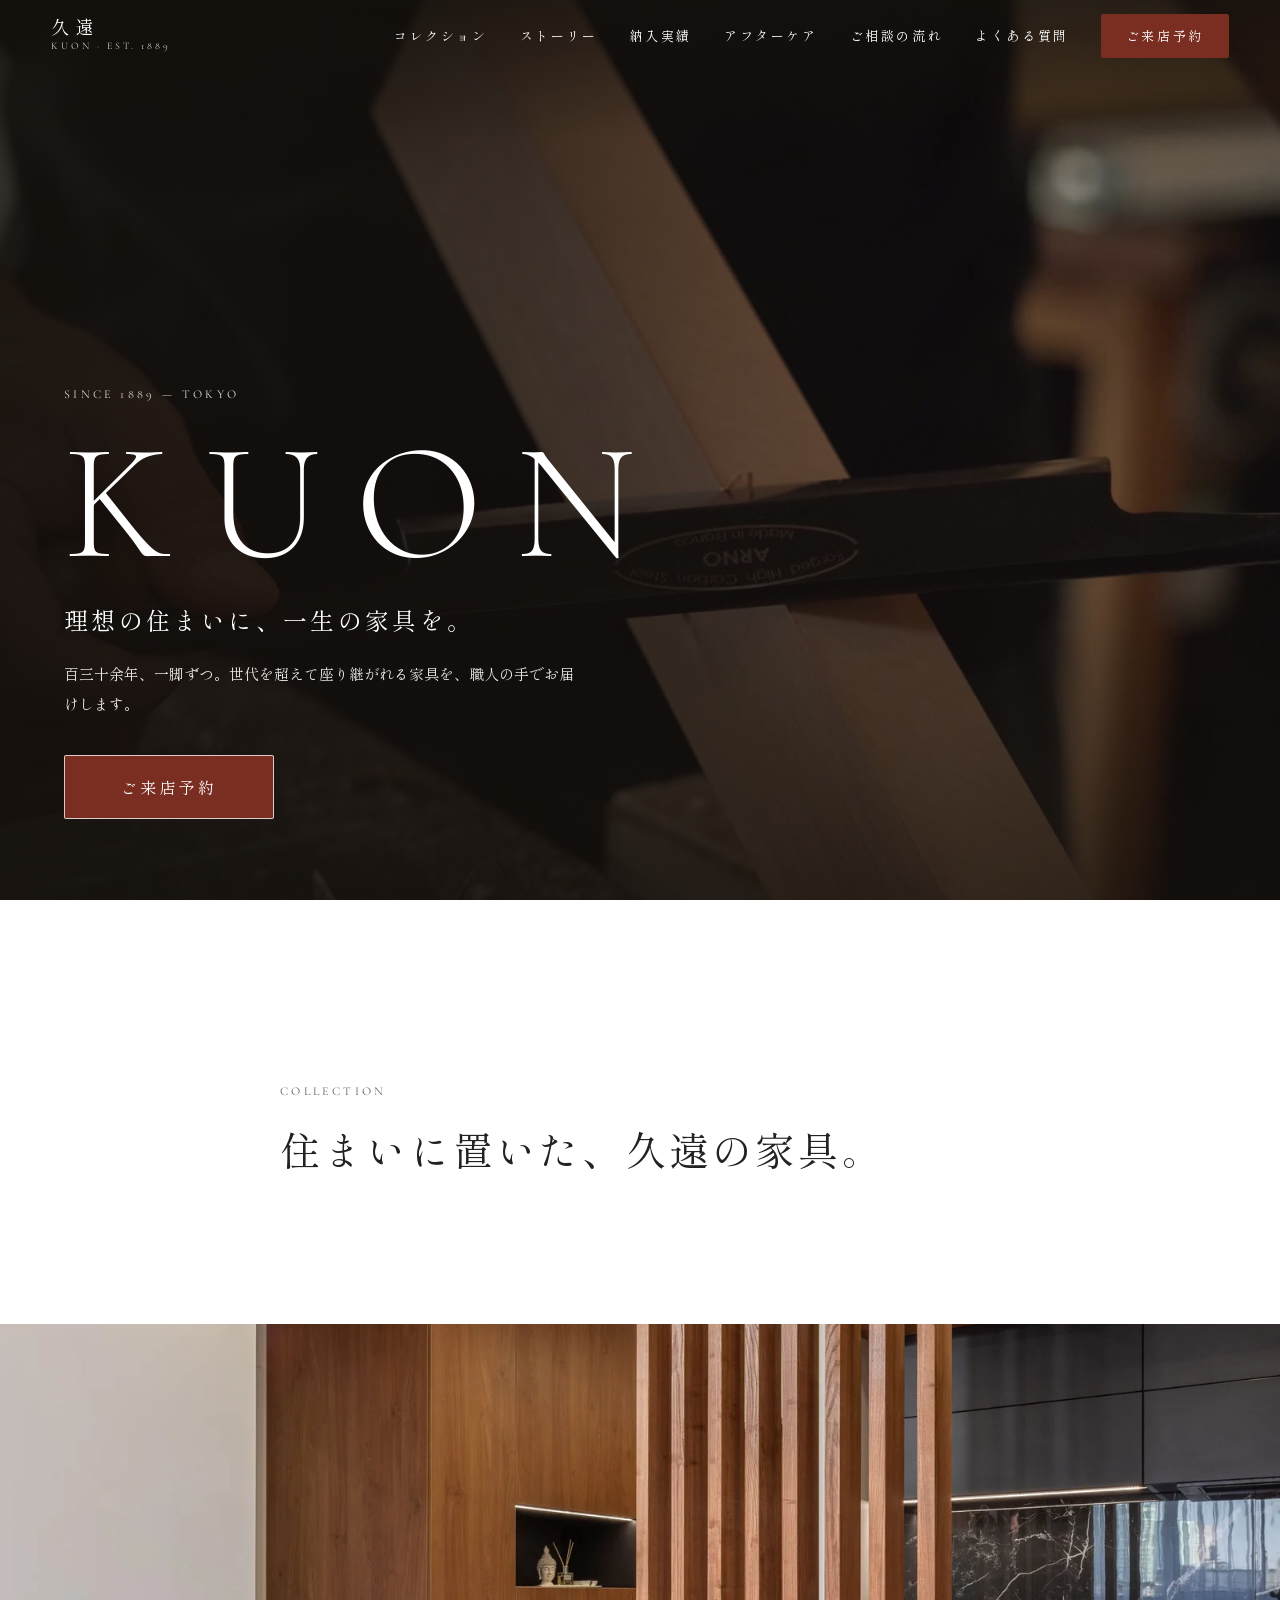
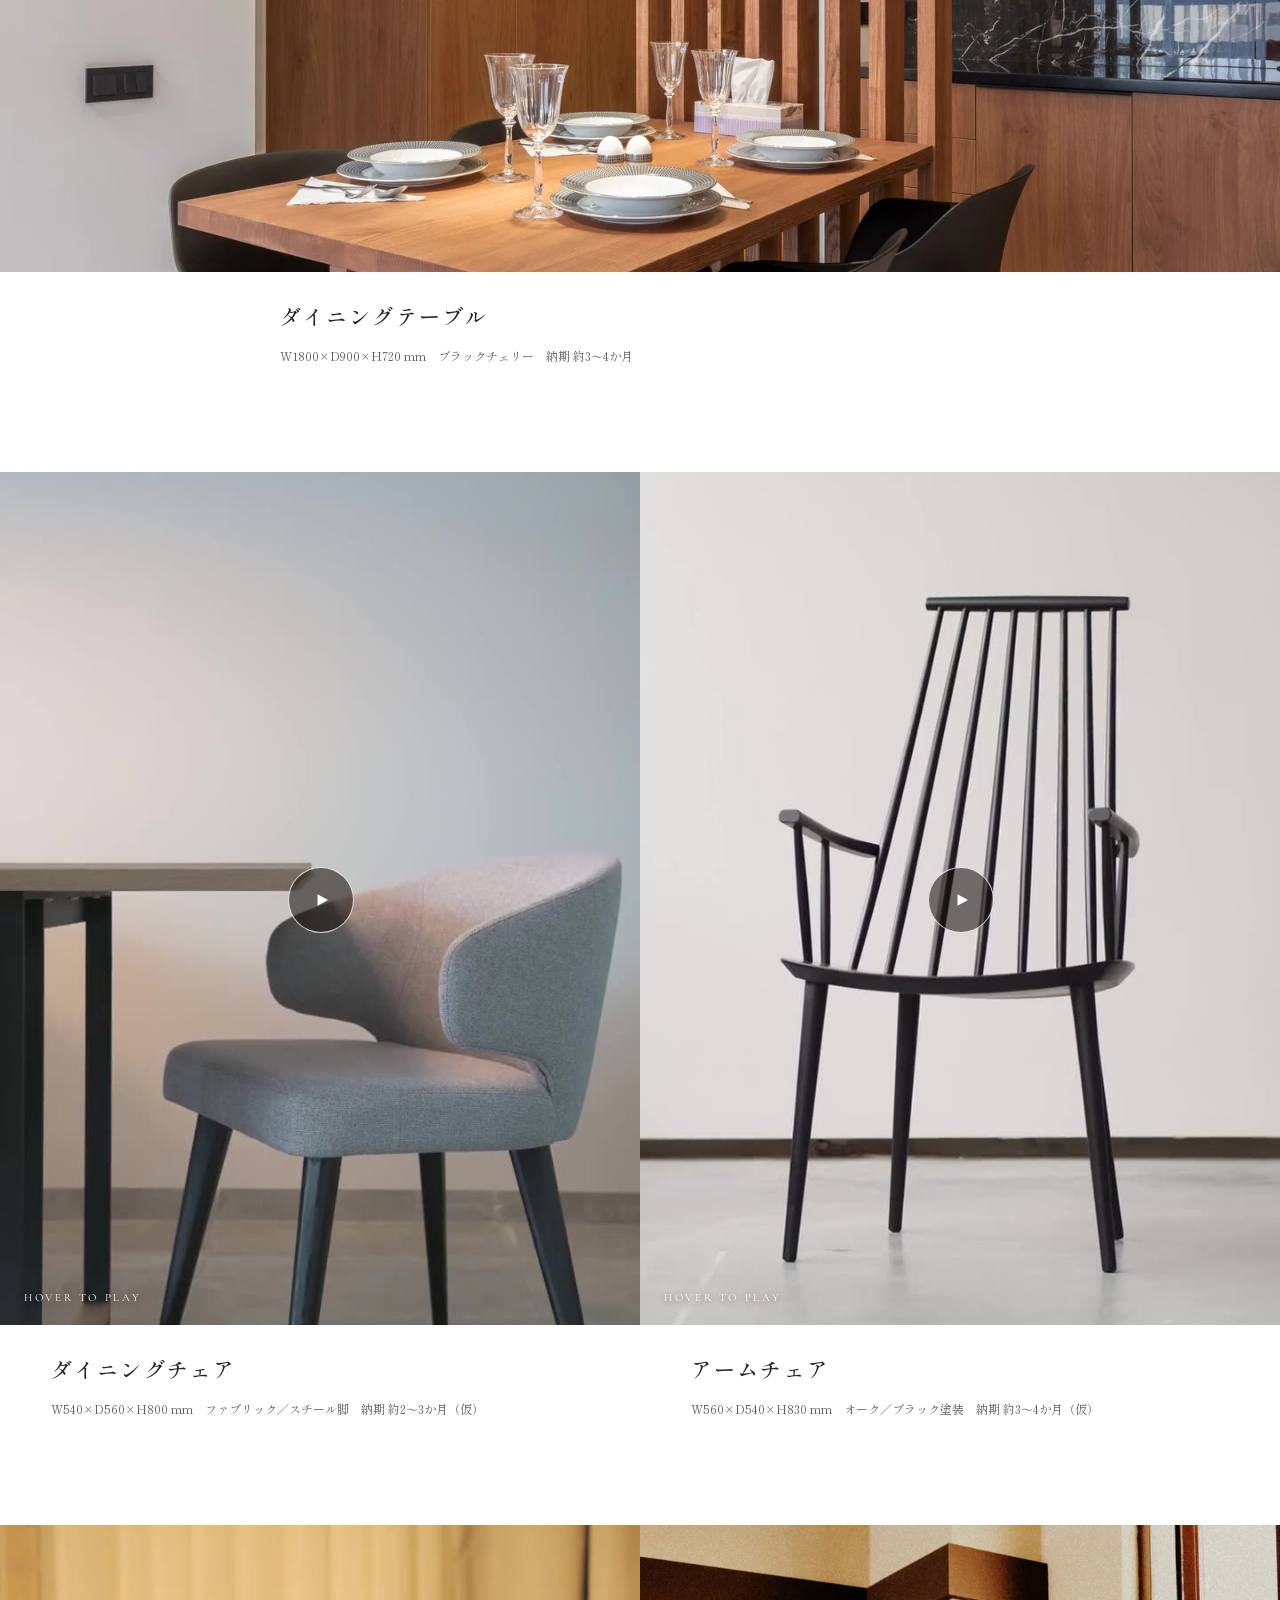
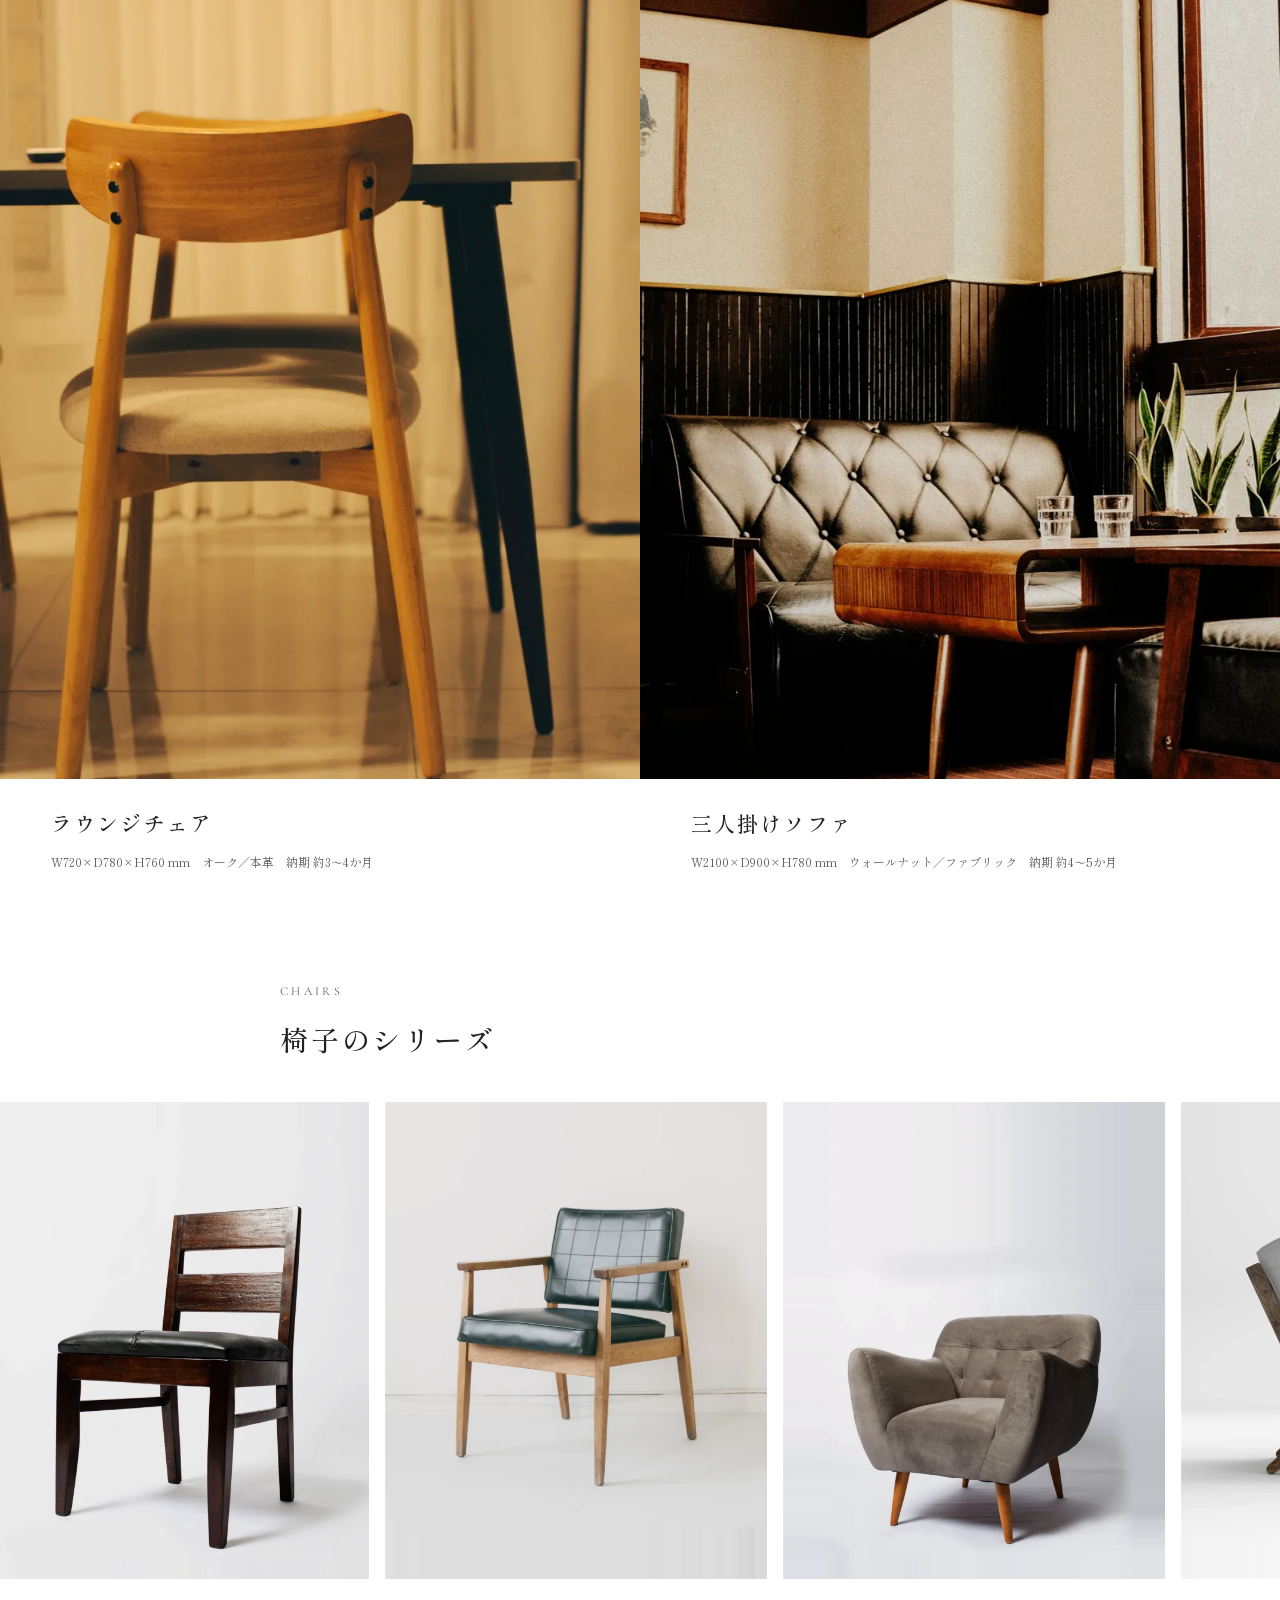
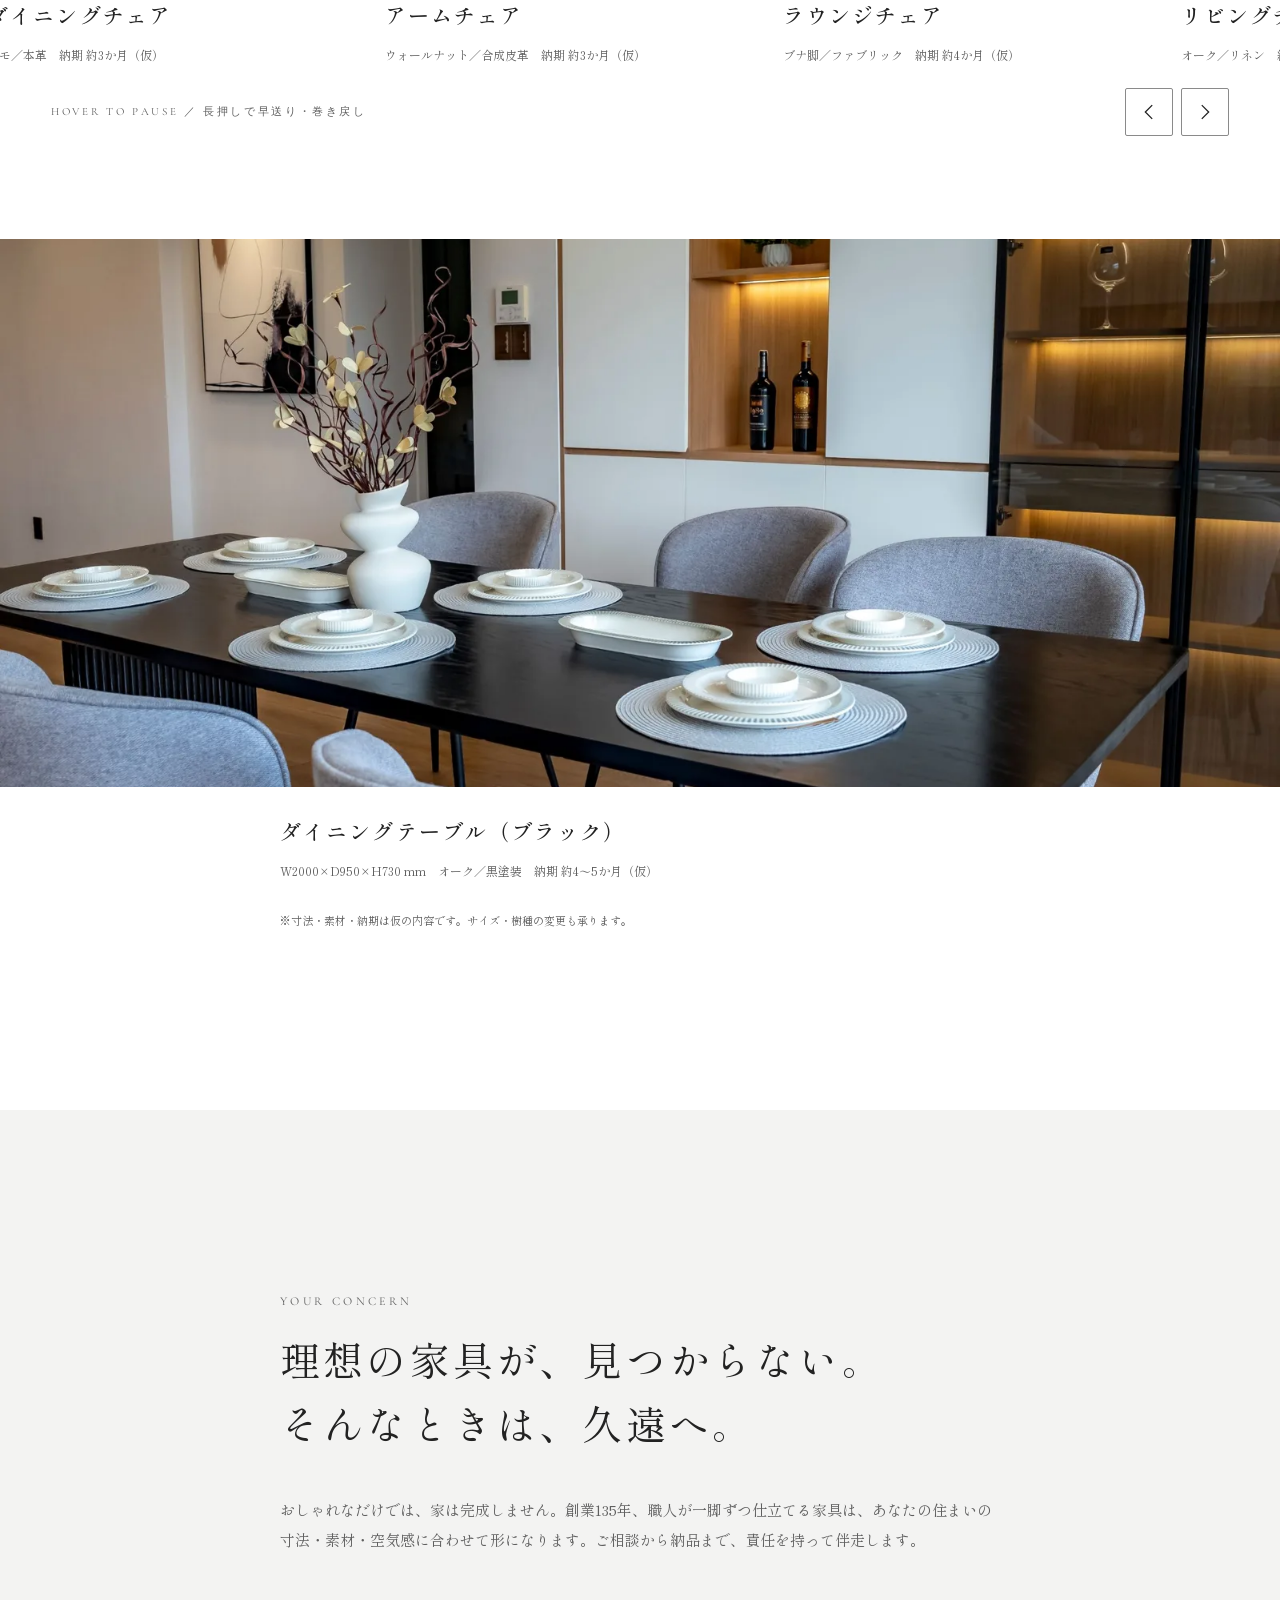
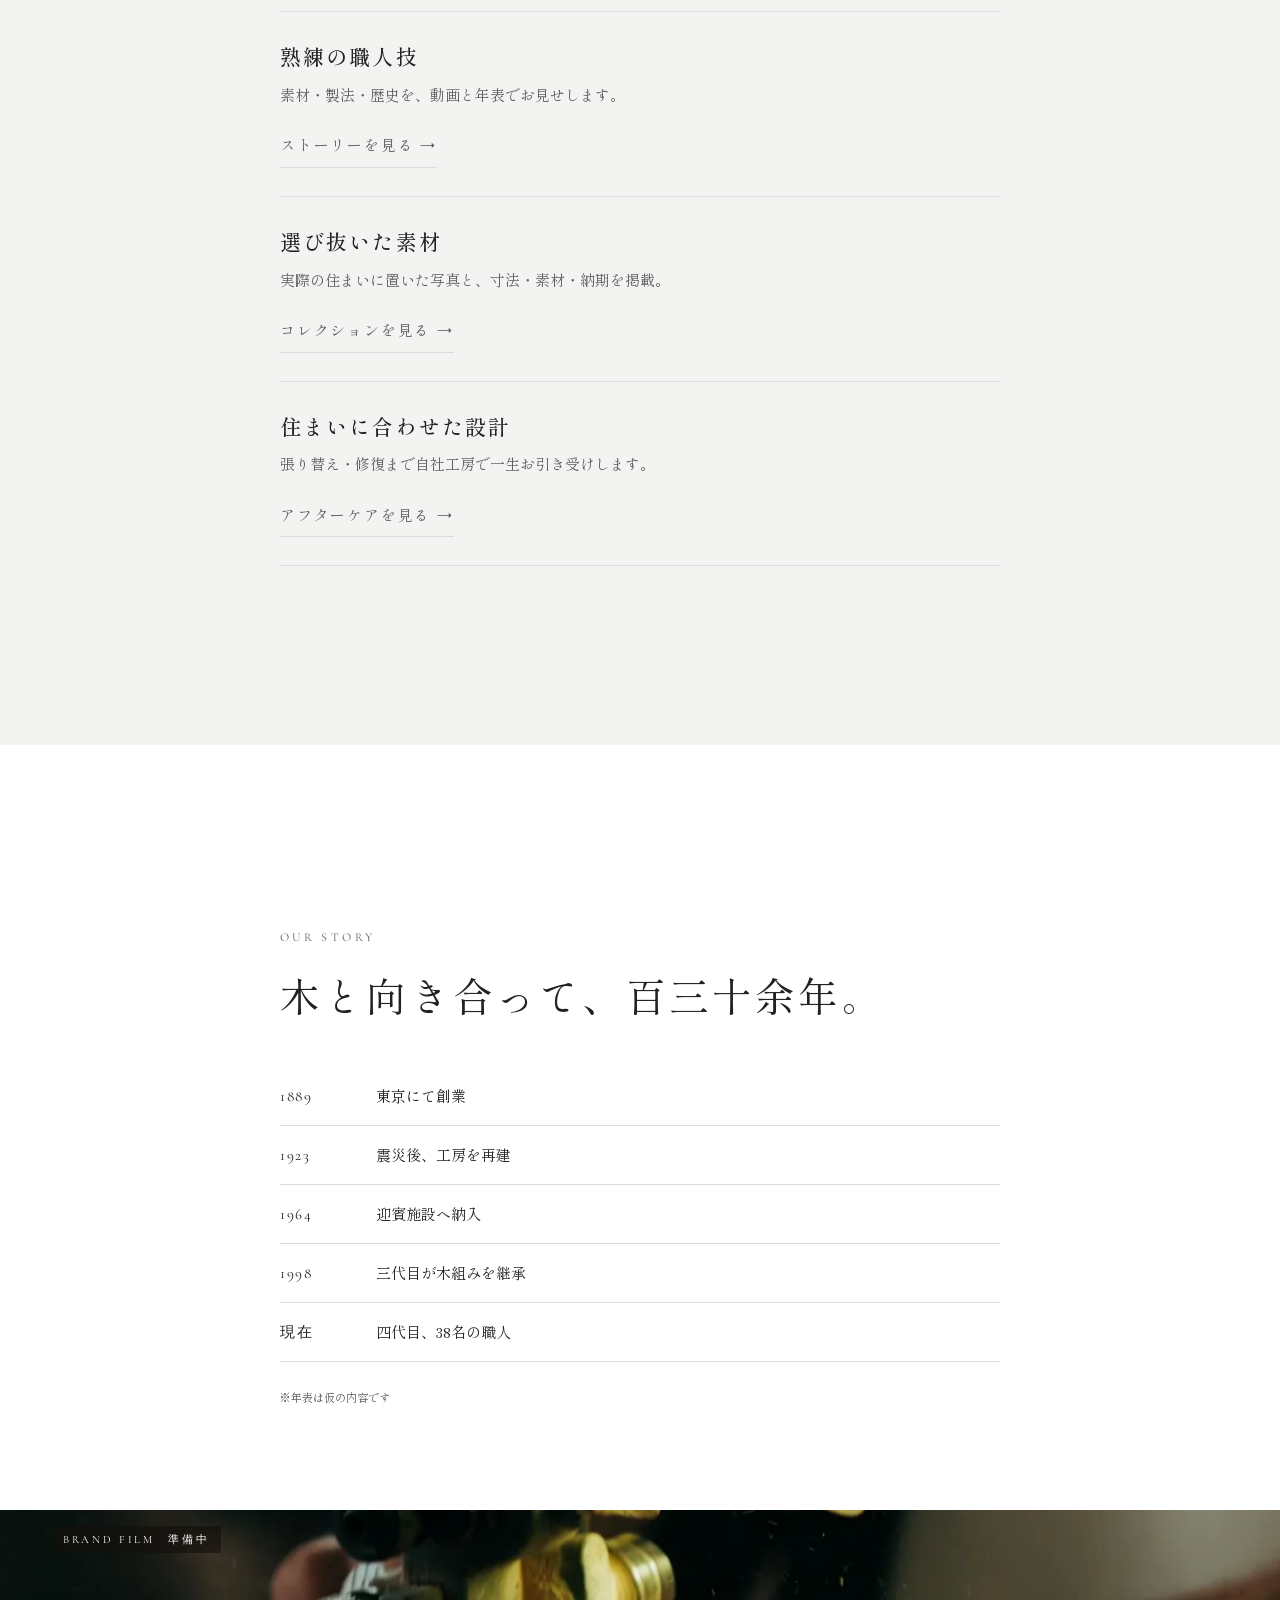
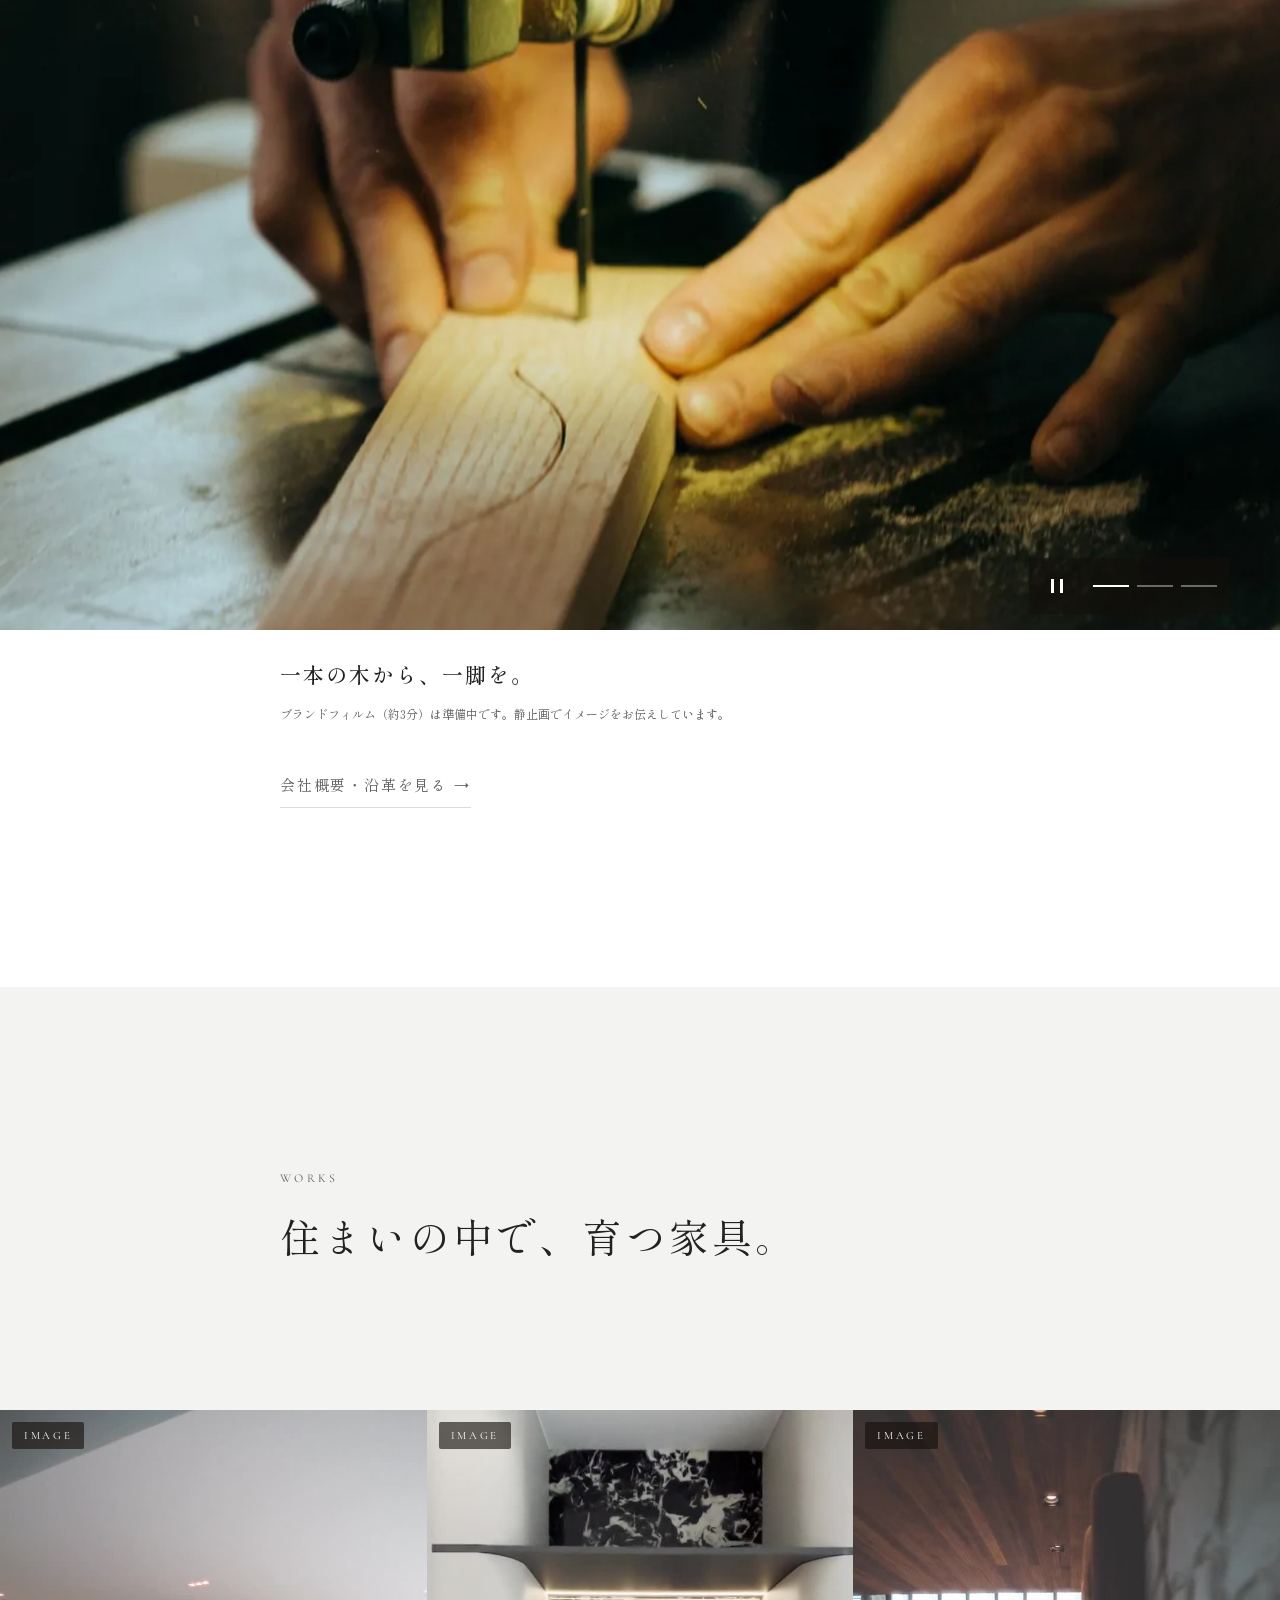
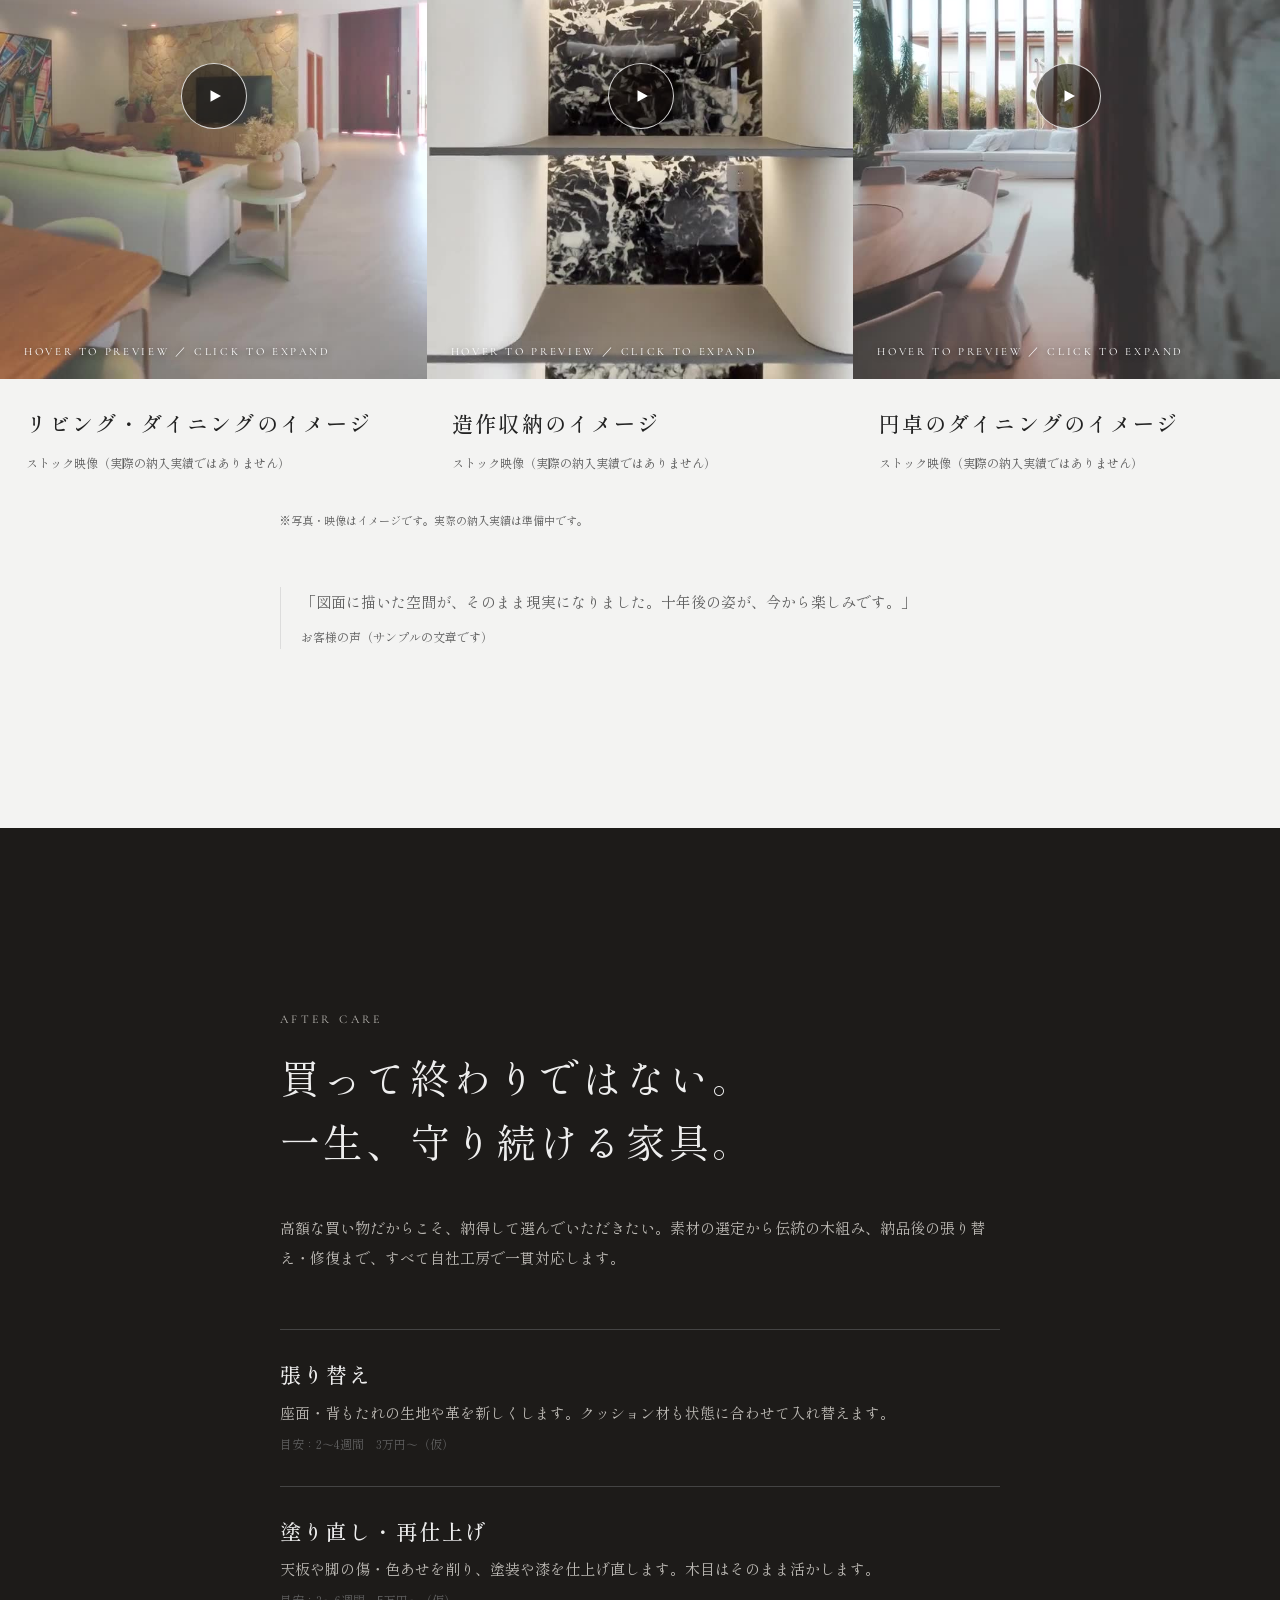
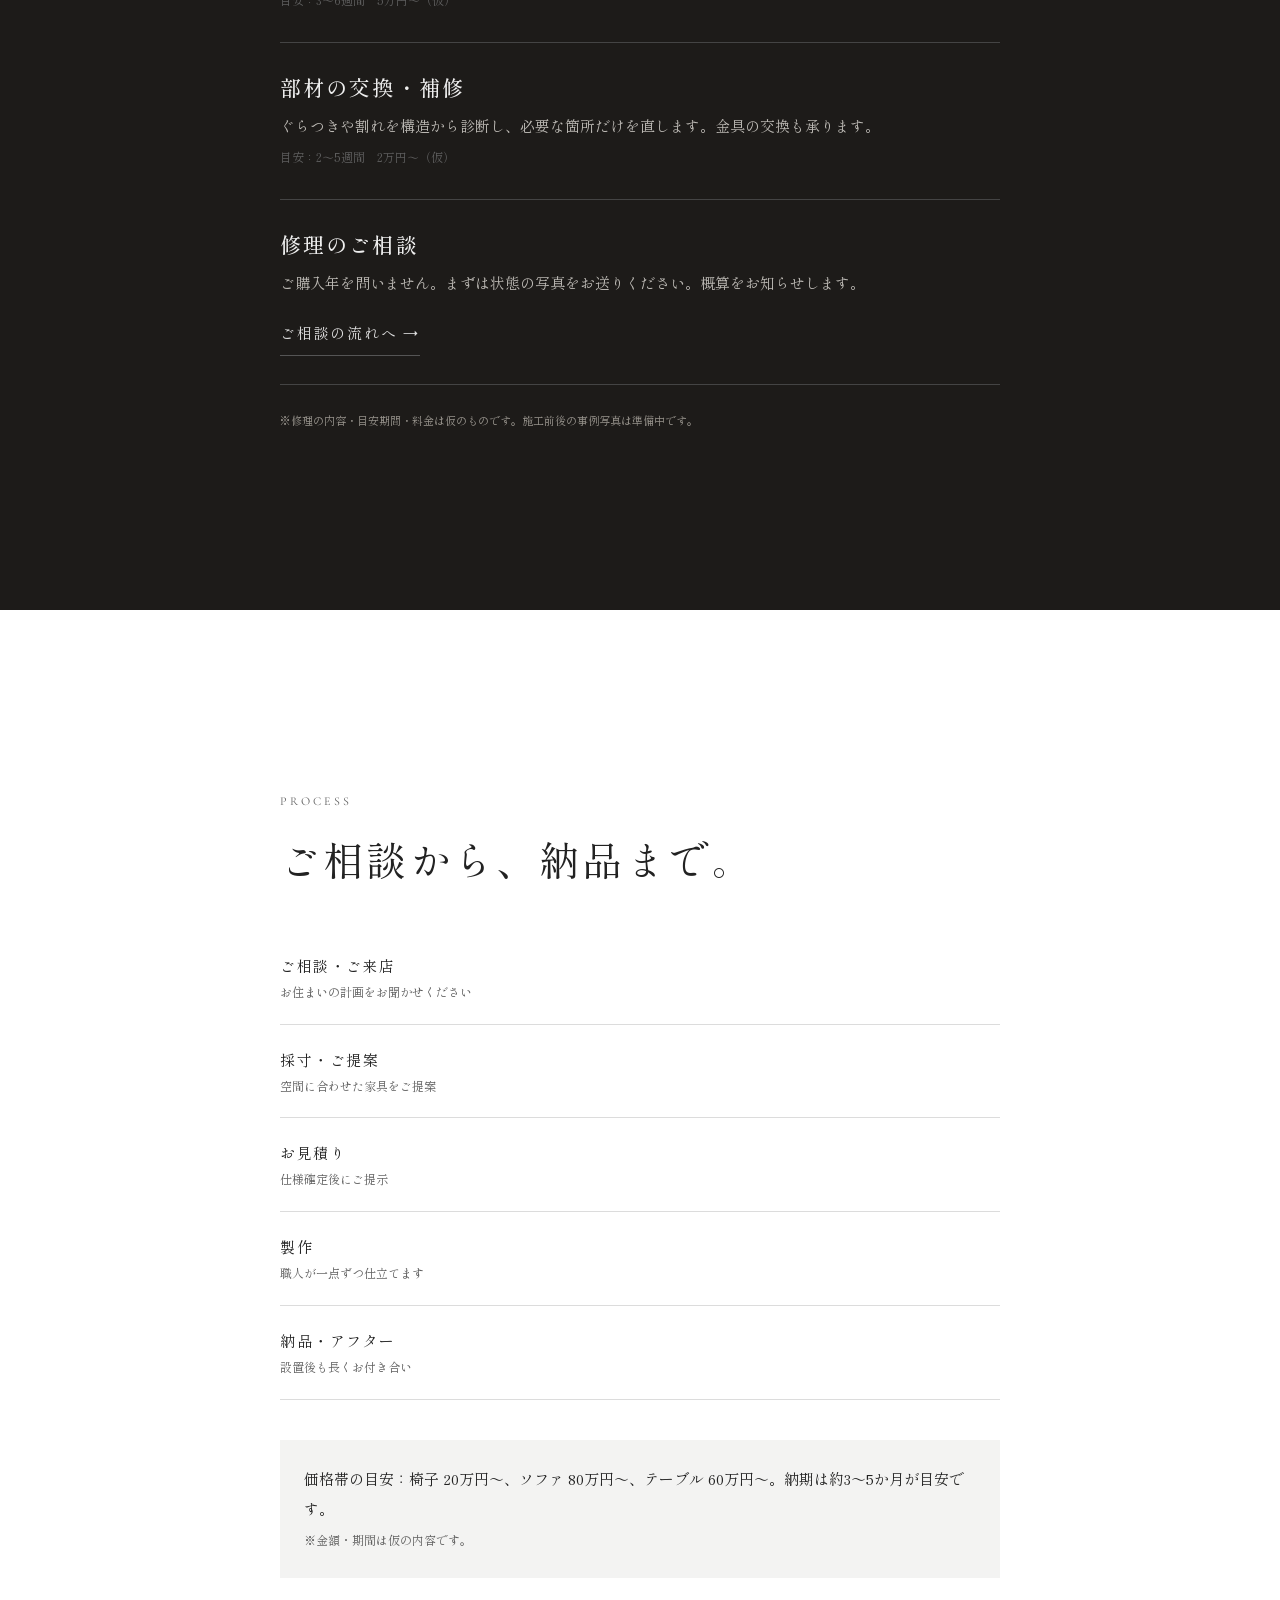
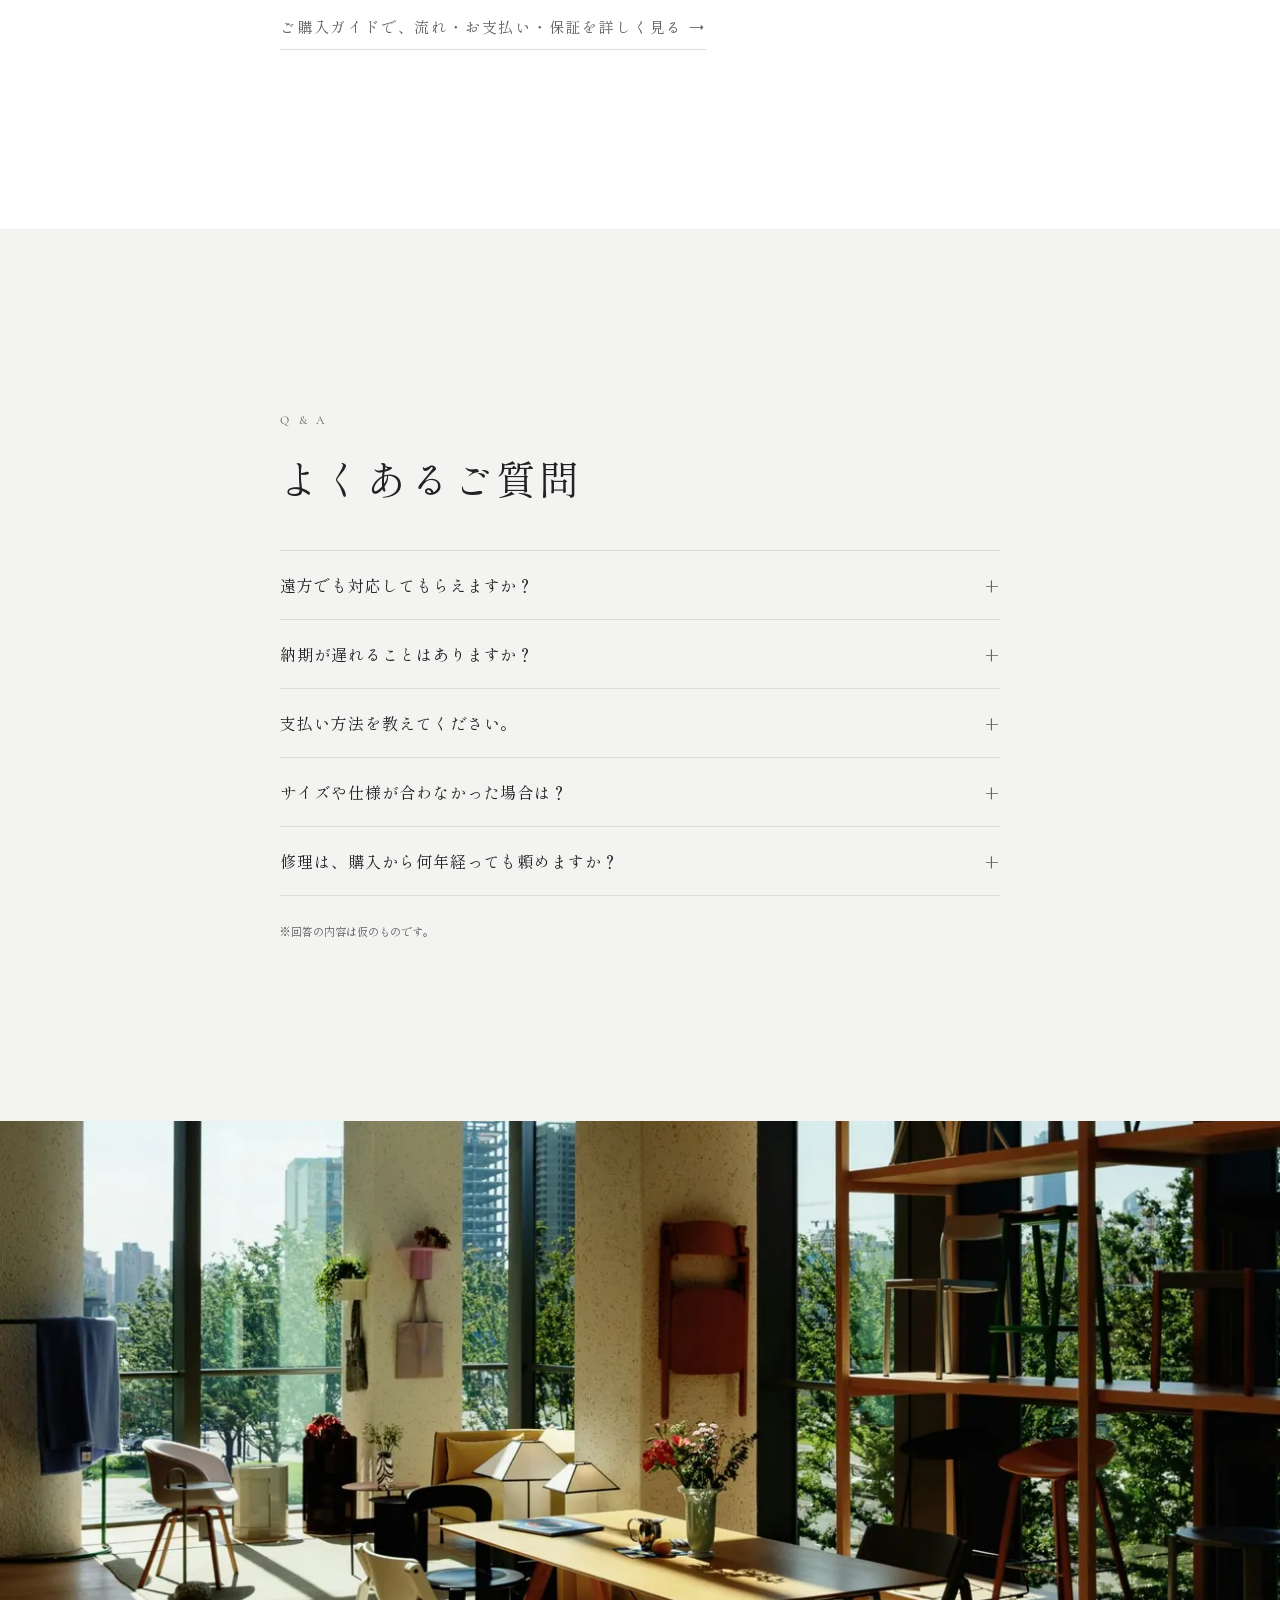
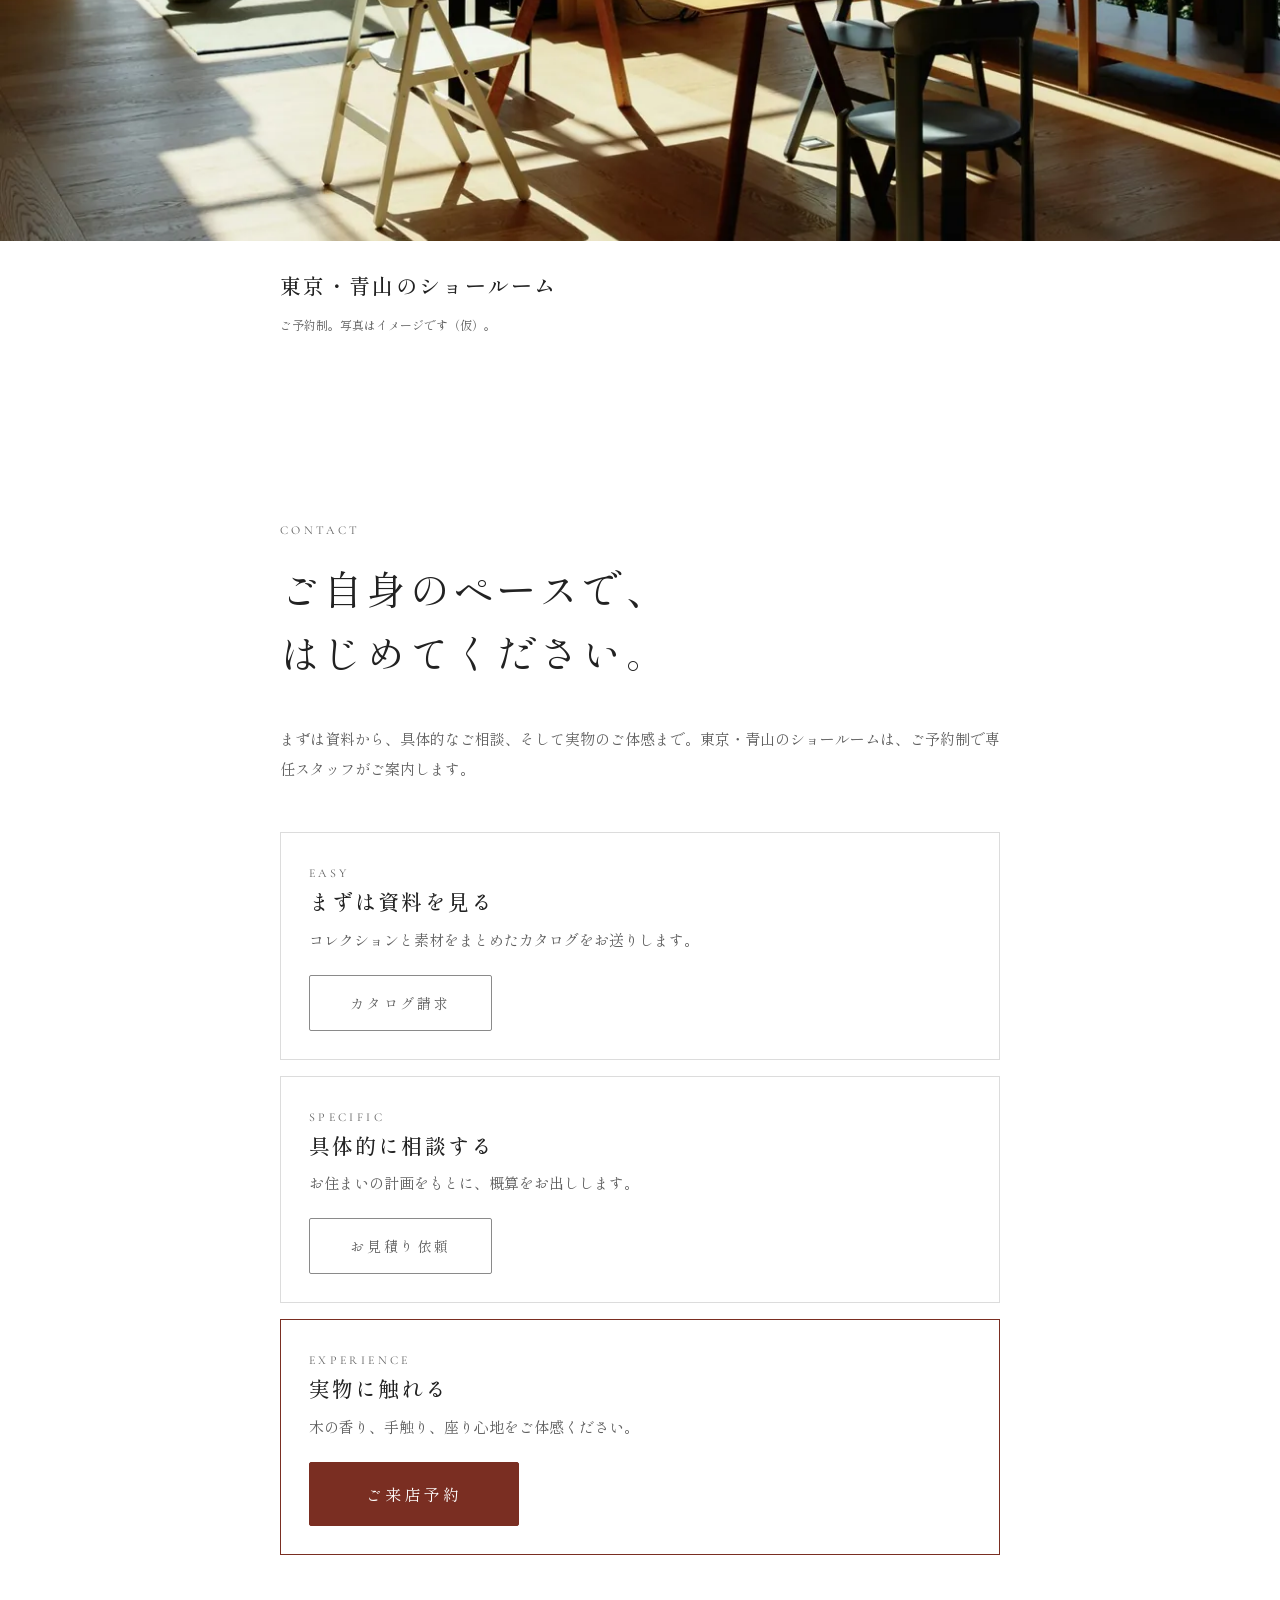
==== commit cd3c92bb: "画像・動画のパスを修正（assets/）" ====
--- a/index.html
+++ b/index.html
@@ -279,7 +279,7 @@
   <p class="en">Collection</p><h2>住まいに置いた、久遠の家具。</h2>
 </div>
 <div class="coll-gap"></div>
-<figure class="band rv"><div class="zm"><img src="assets/dining1-1600.webp" srcset="assets/dining1-800.webp 800w, dining1-1600.webp 1600w" sizes="100vw" alt="明るい住まいに置かれたダイニングテーブルと椅子" loading="lazy"></div>
+<figure class="band rv"><div class="zm"><img src="assets/dining1-1600.webp" srcset="assets/dining1-800.webp 800w, assets/dining1-1600.webp 1600w" sizes="100vw" alt="明るい住まいに置かれたダイニングテーブルと椅子" loading="lazy"></div>
   <figcaption class="cap in-wrap"><h3>ダイニングテーブル</h3><small>W1800×D900×H720 mm　ブラックチェリー　納期 約3〜4か月</small></figcaption></figure>
 <div class="coll-gap"></div>
 <div class="pair rv">
@@ -288,22 +288,22 @@
 </div>
 <div class="coll-gap"></div>
 <div class="pair rv">
-  <figure><div class="zm"><img src="assets/chair-1600.webp" srcset="assets/chair-800.webp 800w, chair-1600.webp 1600w" sizes="(min-width:768px) 50vw, 100vw" alt="ラウンジチェア" loading="lazy"></div><figcaption class="cap"><h3>ラウンジチェア</h3><small>W720×D780×H760 mm　オーク／本革　納期 約3〜4か月</small></figcaption></figure>
-  <figure><div class="zm"><img src="assets/sofa-1600.webp" srcset="assets/sofa-800.webp 800w, sofa-1600.webp 1450w" sizes="(min-width:768px) 50vw, 100vw" alt="三人掛けソファ" loading="lazy"></div><figcaption class="cap"><h3>三人掛けソファ</h3><small>W2100×D900×H780 mm　ウォールナット／ファブリック　納期 約4〜5か月</small></figcaption></figure>
+  <figure><div class="zm"><img src="assets/chair-1600.webp" srcset="assets/chair-800.webp 800w, assets/chair-1600.webp 1600w" sizes="(min-width:768px) 50vw, 100vw" alt="ラウンジチェア" loading="lazy"></div><figcaption class="cap"><h3>ラウンジチェア</h3><small>W720×D780×H760 mm　オーク／本革　納期 約3〜4か月</small></figcaption></figure>
+  <figure><div class="zm"><img src="assets/sofa-1600.webp" srcset="assets/sofa-800.webp 800w, assets/sofa-1600.webp 1450w" sizes="(min-width:768px) 50vw, 100vw" alt="三人掛けソファ" loading="lazy"></div><figcaption class="cap"><h3>三人掛けソファ</h3><small>W2100×D900×H780 mm　ウォールナット／ファブリック　納期 約4〜5か月</small></figcaption></figure>
 </div>
 <div class="coll-gap"></div>
 <div class="wrap rv" style="margin-bottom:40px"><p class="en">Chairs</p><h3 style="font-size:clamp(20px,2.4vw,28px)">椅子のシリーズ</h3></div>
 <div class="rail-wrap rv" id="rail-wrap">
   <div class="rail" id="rail" aria-label="椅子のシリーズ（自動でゆっくり流れます。マウスを載せると止まります）">
     <div class="rail-track" id="rail-track">
-    <figure><div class="ph"><img src="assets/ch-dining-960.webp" srcset="assets/ch-dining-640.webp 640w, ch-dining-960.webp 960w" sizes="(min-width:1280px) 30vw, (min-width:768px) 34vw, 78vw" width="960" height="1200" alt="ダイニングチェア（木製・本革座面）" loading="lazy" draggable="false"></div><figcaption class="cap"><h3>ダイニングチェア</h3><small>タモ／本革　納期 約3か月（仮）</small></figcaption></figure>
-    <figure><div class="ph"><img src="assets/ch-leather-960.webp" srcset="assets/ch-leather-640.webp 640w, ch-leather-960.webp 960w" sizes="(min-width:1280px) 30vw, (min-width:768px) 34vw, 78vw" width="960" height="1200" alt="黒い革張りのアームチェア" loading="lazy" draggable="false"></div><figcaption class="cap"><h3>アームチェア</h3><small>ウォールナット／合成皮革　納期 約3か月（仮）</small></figcaption></figure>
-    <figure><div class="ph"><img src="assets/ch-grey-960.webp" srcset="assets/ch-grey-640.webp 640w, ch-grey-960.webp 960w" sizes="(min-width:1280px) 30vw, (min-width:768px) 34vw, 78vw" width="960" height="1200" alt="グレーのファブリックのラウンジチェア" loading="lazy" draggable="false"></div><figcaption class="cap"><h3>ラウンジチェア</h3><small>ブナ脚／ファブリック　納期 約4か月（仮）</small></figcaption></figure>
-    <figure><div class="ph"><img src="assets/ch-lounge-960.webp" srcset="assets/ch-lounge-640.webp 640w, ch-lounge-960.webp 960w" sizes="(min-width:1280px) 30vw, (min-width:768px) 34vw, 78vw" width="960" height="1200" alt="木のフレームのリビングチェア" loading="lazy" draggable="false"></div><figcaption class="cap"><h3>リビングチェア</h3><small>オーク／リネン　納期 約4か月（仮）</small></figcaption></figure>
-    <figure><div class="ph"><img src="assets/ch-velvet-960.webp" srcset="assets/ch-velvet-640.webp 640w, ch-velvet-960.webp 960w" sizes="(min-width:1280px) 30vw, (min-width:768px) 34vw, 78vw" width="960" height="1200" alt="黒いベルベットのアームチェア" loading="lazy" draggable="false"></div><figcaption class="cap"><h3>ベルベットチェア</h3><small>ベルベット／スチール脚　納期 約2か月（仮）</small></figcaption></figure>
-    <figure><div class="ph"><img src="assets/ch-spot-960.webp" srcset="assets/ch-spot-640.webp 640w, ch-spot-960.webp 960w" sizes="(min-width:1280px) 30vw, (min-width:768px) 34vw, 78vw" width="960" height="1200" alt="キャメル色の革座面のスチールチェア" loading="lazy" draggable="false"></div><figcaption class="cap"><h3>スチールチェア</h3><small>スチール／本革　納期 約2か月（仮）</small></figcaption></figure>
-    <figure><div class="ph"><img src="assets/ch-bent-960.webp" srcset="assets/ch-bent-640.webp 640w, ch-bent-960.webp 960w" sizes="(min-width:1280px) 30vw, (min-width:768px) 34vw, 78vw" width="960" height="1200" alt="成形合板の一体成形チェア" loading="lazy" draggable="false"></div><figcaption class="cap"><h3>成形合板チェア</h3><small>ブナ成形合板／スチール脚　納期 約2か月（仮）</small></figcaption></figure>
-    <figure><div class="ph"><img src="assets/ch-slat-960.webp" srcset="assets/ch-slat-640.webp 640w, ch-slat-960.webp 960w" sizes="(min-width:1280px) 30vw, (min-width:768px) 34vw, 78vw" width="960" height="1200" alt="横桟の背もたれをもつ木製チェア" loading="lazy" draggable="false"></div><figcaption class="cap"><h3>ラダーバックチェア</h3><small>ニレ／ファブリック　納期 約3か月（仮）</small></figcaption></figure>
+    <figure><div class="ph"><img src="assets/ch-dining-960.webp" srcset="assets/ch-dining-640.webp 640w, assets/ch-dining-960.webp 960w" sizes="(min-width:1280px) 30vw, (min-width:768px) 34vw, 78vw" width="960" height="1200" alt="ダイニングチェア（木製・本革座面）" loading="lazy" draggable="false"></div><figcaption class="cap"><h3>ダイニングチェア</h3><small>タモ／本革　納期 約3か月（仮）</small></figcaption></figure>
+    <figure><div class="ph"><img src="assets/ch-leather-960.webp" srcset="assets/ch-leather-640.webp 640w, assets/ch-leather-960.webp 960w" sizes="(min-width:1280px) 30vw, (min-width:768px) 34vw, 78vw" width="960" height="1200" alt="黒い革張りのアームチェア" loading="lazy" draggable="false"></div><figcaption class="cap"><h3>アームチェア</h3><small>ウォールナット／合成皮革　納期 約3か月（仮）</small></figcaption></figure>
+    <figure><div class="ph"><img src="assets/ch-grey-960.webp" srcset="assets/ch-grey-640.webp 640w, assets/ch-grey-960.webp 960w" sizes="(min-width:1280px) 30vw, (min-width:768px) 34vw, 78vw" width="960" height="1200" alt="グレーのファブリックのラウンジチェア" loading="lazy" draggable="false"></div><figcaption class="cap"><h3>ラウンジチェア</h3><small>ブナ脚／ファブリック　納期 約4か月（仮）</small></figcaption></figure>
+    <figure><div class="ph"><img src="assets/ch-lounge-960.webp" srcset="assets/ch-lounge-640.webp 640w, assets/ch-lounge-960.webp 960w" sizes="(min-width:1280px) 30vw, (min-width:768px) 34vw, 78vw" width="960" height="1200" alt="木のフレームのリビングチェア" loading="lazy" draggable="false"></div><figcaption class="cap"><h3>リビングチェア</h3><small>オーク／リネン　納期 約4か月（仮）</small></figcaption></figure>
+    <figure><div class="ph"><img src="assets/ch-velvet-960.webp" srcset="assets/ch-velvet-640.webp 640w, assets/ch-velvet-960.webp 960w" sizes="(min-width:1280px) 30vw, (min-width:768px) 34vw, 78vw" width="960" height="1200" alt="黒いベルベットのアームチェア" loading="lazy" draggable="false"></div><figcaption class="cap"><h3>ベルベットチェア</h3><small>ベルベット／スチール脚　納期 約2か月（仮）</small></figcaption></figure>
+    <figure><div class="ph"><img src="assets/ch-spot-960.webp" srcset="assets/ch-spot-640.webp 640w, assets/ch-spot-960.webp 960w" sizes="(min-width:1280px) 30vw, (min-width:768px) 34vw, 78vw" width="960" height="1200" alt="キャメル色の革座面のスチールチェア" loading="lazy" draggable="false"></div><figcaption class="cap"><h3>スチールチェア</h3><small>スチール／本革　納期 約2か月（仮）</small></figcaption></figure>
+    <figure><div class="ph"><img src="assets/ch-bent-960.webp" srcset="assets/ch-bent-640.webp 640w, assets/ch-bent-960.webp 960w" sizes="(min-width:1280px) 30vw, (min-width:768px) 34vw, 78vw" width="960" height="1200" alt="成形合板の一体成形チェア" loading="lazy" draggable="false"></div><figcaption class="cap"><h3>成形合板チェア</h3><small>ブナ成形合板／スチール脚　納期 約2か月（仮）</small></figcaption></figure>
+    <figure><div class="ph"><img src="assets/ch-slat-960.webp" srcset="assets/ch-slat-640.webp 640w, assets/ch-slat-960.webp 960w" sizes="(min-width:1280px) 30vw, (min-width:768px) 34vw, 78vw" width="960" height="1200" alt="横桟の背もたれをもつ木製チェア" loading="lazy" draggable="false"></div><figcaption class="cap"><h3>ラダーバックチェア</h3><small>ニレ／ファブリック　納期 約3か月（仮）</small></figcaption></figure>
     </div>
   </div>
   <div class="rail-ctl">
@@ -315,7 +315,7 @@
   </div>
 </div>
 <div class="coll-gap"></div>
-<figure class="band rv"><div class="zm"><img src="assets/dining3-1600.webp" srcset="assets/dining3-800.webp 800w, dining3-1600.webp 1600w" sizes="100vw" alt="黒いダイニングテーブルとグレーのファブリックチェア" loading="lazy"></div>
+<figure class="band rv"><div class="zm"><img src="assets/dining3-1600.webp" srcset="assets/dining3-800.webp 800w, assets/dining3-1600.webp 1600w" sizes="100vw" alt="黒いダイニングテーブルとグレーのファブリックチェア" loading="lazy"></div>
   <figcaption class="cap in-wrap"><h3>ダイニングテーブル（ブラック）</h3><small>W2000×D950×H730 mm　オーク／黒塗装　納期 約4〜5か月（仮）</small></figcaption></figure>
 <div class="wrap"><p class="draft">※寸法・素材・納期は仮の内容です。サイズ・樹種の変更も承ります。</p></div>
 <div style="height:clamp(96px,14vw,200px)"></div>
@@ -342,9 +342,9 @@
 <div class="coll-gap"></div>
 <figure class="band tall rv" id="story-slides">
   <div class="slide-stage" role="group" aria-roledescription="スライドショー" aria-label="ブランドフィルム（準備中）のイメージ">
-    <img class="slide is-active" src="assets/craft-saw-1300.webp" srcset="assets/craft-saw-700.webp 700w, craft-saw-1300.webp 1300w" sizes="100vw" alt="帯のこで木材を切り出す職人の手元" style="object-position:50% 60%">
+    <img class="slide is-active" src="assets/craft-saw-1300.webp" srcset="assets/craft-saw-700.webp 700w, assets/craft-saw-1300.webp 1300w" sizes="100vw" alt="帯のこで木材を切り出す職人の手元" style="object-position:50% 60%">
     <img class="slide" src="assets/hero-poster.jpg" alt="木材を削る職人の手元" loading="lazy" style="object-position:50% 50%">
-    <img class="slide" src="assets/dining1-1600.webp" srcset="assets/dining1-800.webp 800w, dining1-1600.webp 1600w" sizes="100vw" alt="住まいに置かれたダイニングテーブル" loading="lazy">
+    <img class="slide" src="assets/dining1-1600.webp" srcset="assets/dining1-800.webp 800w, assets/dining1-1600.webp 1600w" sizes="100vw" alt="住まいに置かれたダイニングテーブル" loading="lazy">
     <span class="tag tag-l">BRAND FILM　準備中</span>
     <div class="slide-ctl">
       <button type="button" class="slide-pause" id="slide-pause" aria-label="スライドショーを一時停止"><span class="ic-pause" aria-hidden="true"></span></button>
@@ -409,7 +409,7 @@
 </div></section>
 
 <section id="visit" style="padding-top:0">
-<figure class="band tall rv" style="margin-bottom:clamp(96px,14vw,200px)"><img src="assets/showroom-1300.webp" srcset="assets/showroom-700.webp 700w, showroom-1300.webp 1300w" sizes="100vw" alt="大きな窓から光が差し込むショールームの内観" loading="lazy" style="object-position:50% 64%">
+<figure class="band tall rv" style="margin-bottom:clamp(96px,14vw,200px)"><img src="assets/showroom-1300.webp" srcset="assets/showroom-700.webp 700w, assets/showroom-1300.webp 1300w" sizes="100vw" alt="大きな窓から光が差し込むショールームの内観" loading="lazy" style="object-position:50% 64%">
   <figcaption class="cap in-wrap"><h3>東京・青山のショールーム</h3><small>ご予約制。写真はイメージです（仮）。</small></figcaption></figure>
 <div class="wrap rv">
   <p class="en">Contact</p><h2>ご自身のペースで、はじめてください。</h2>
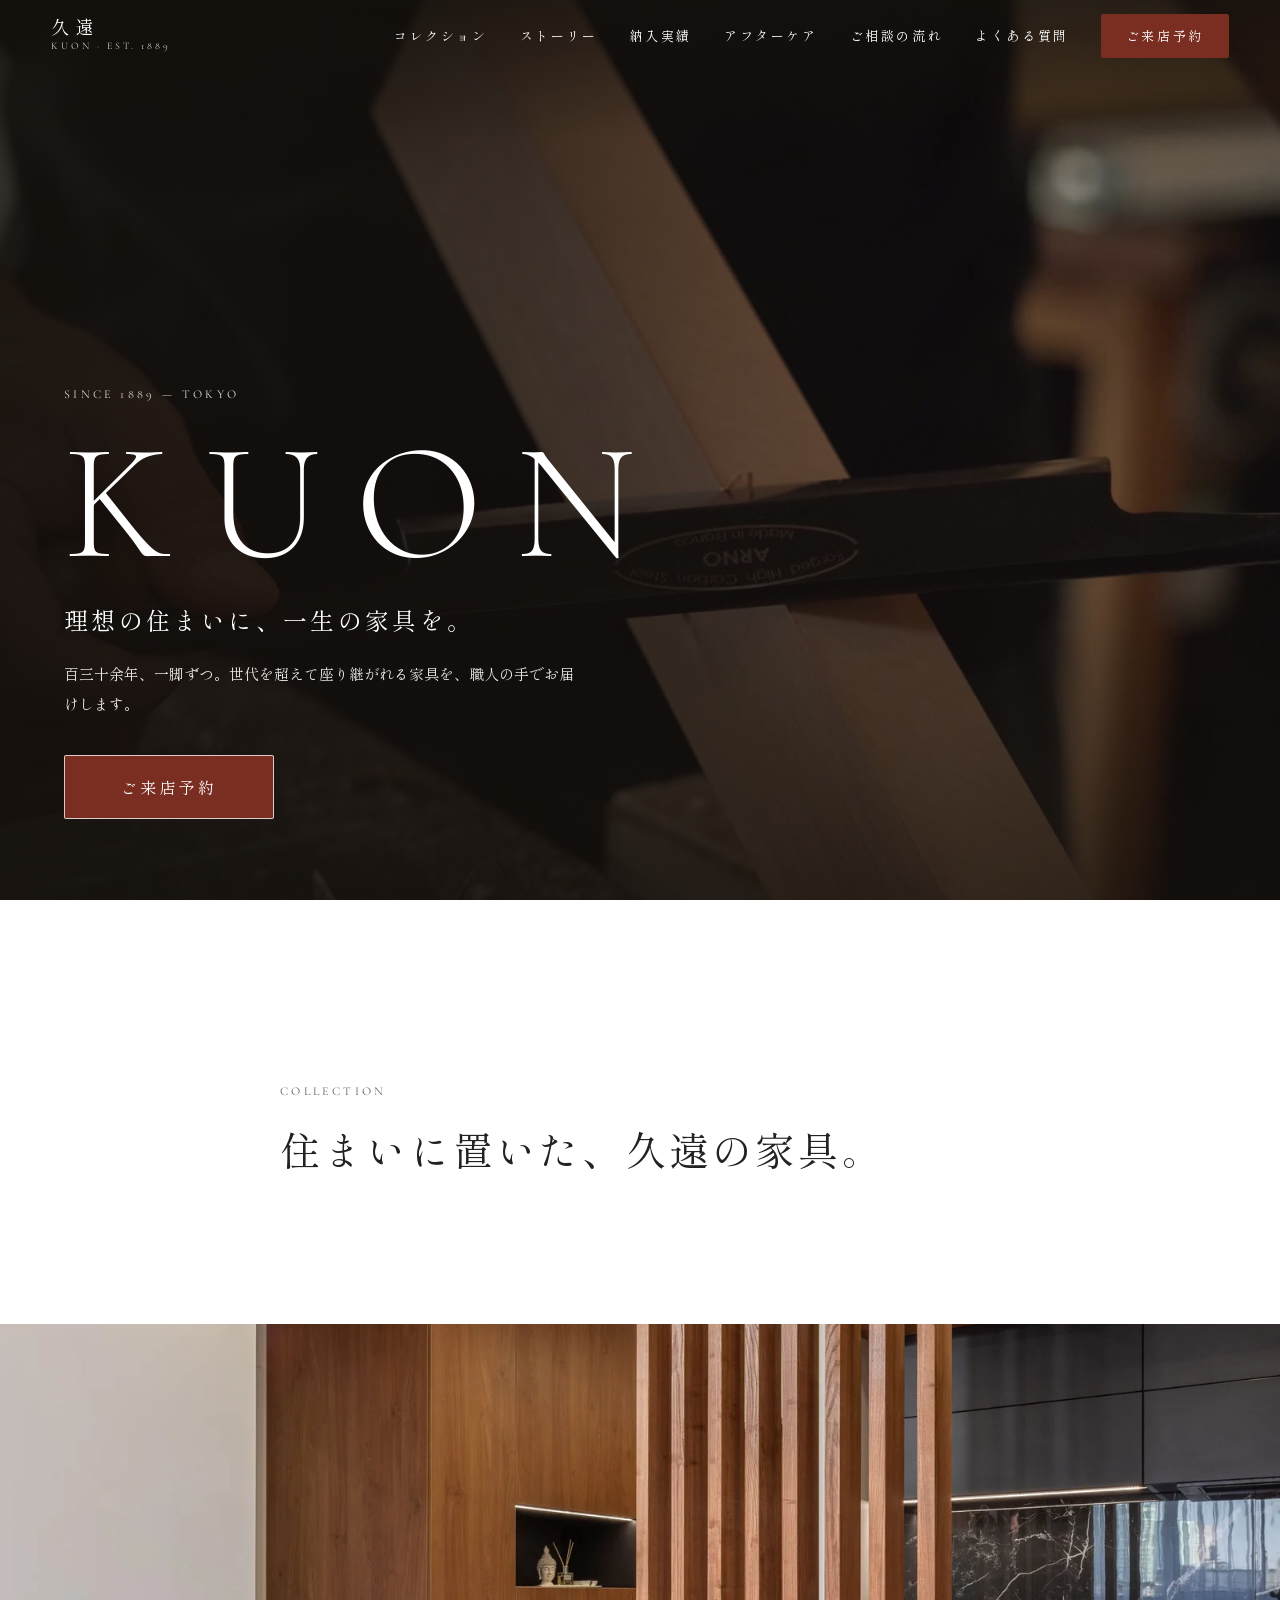
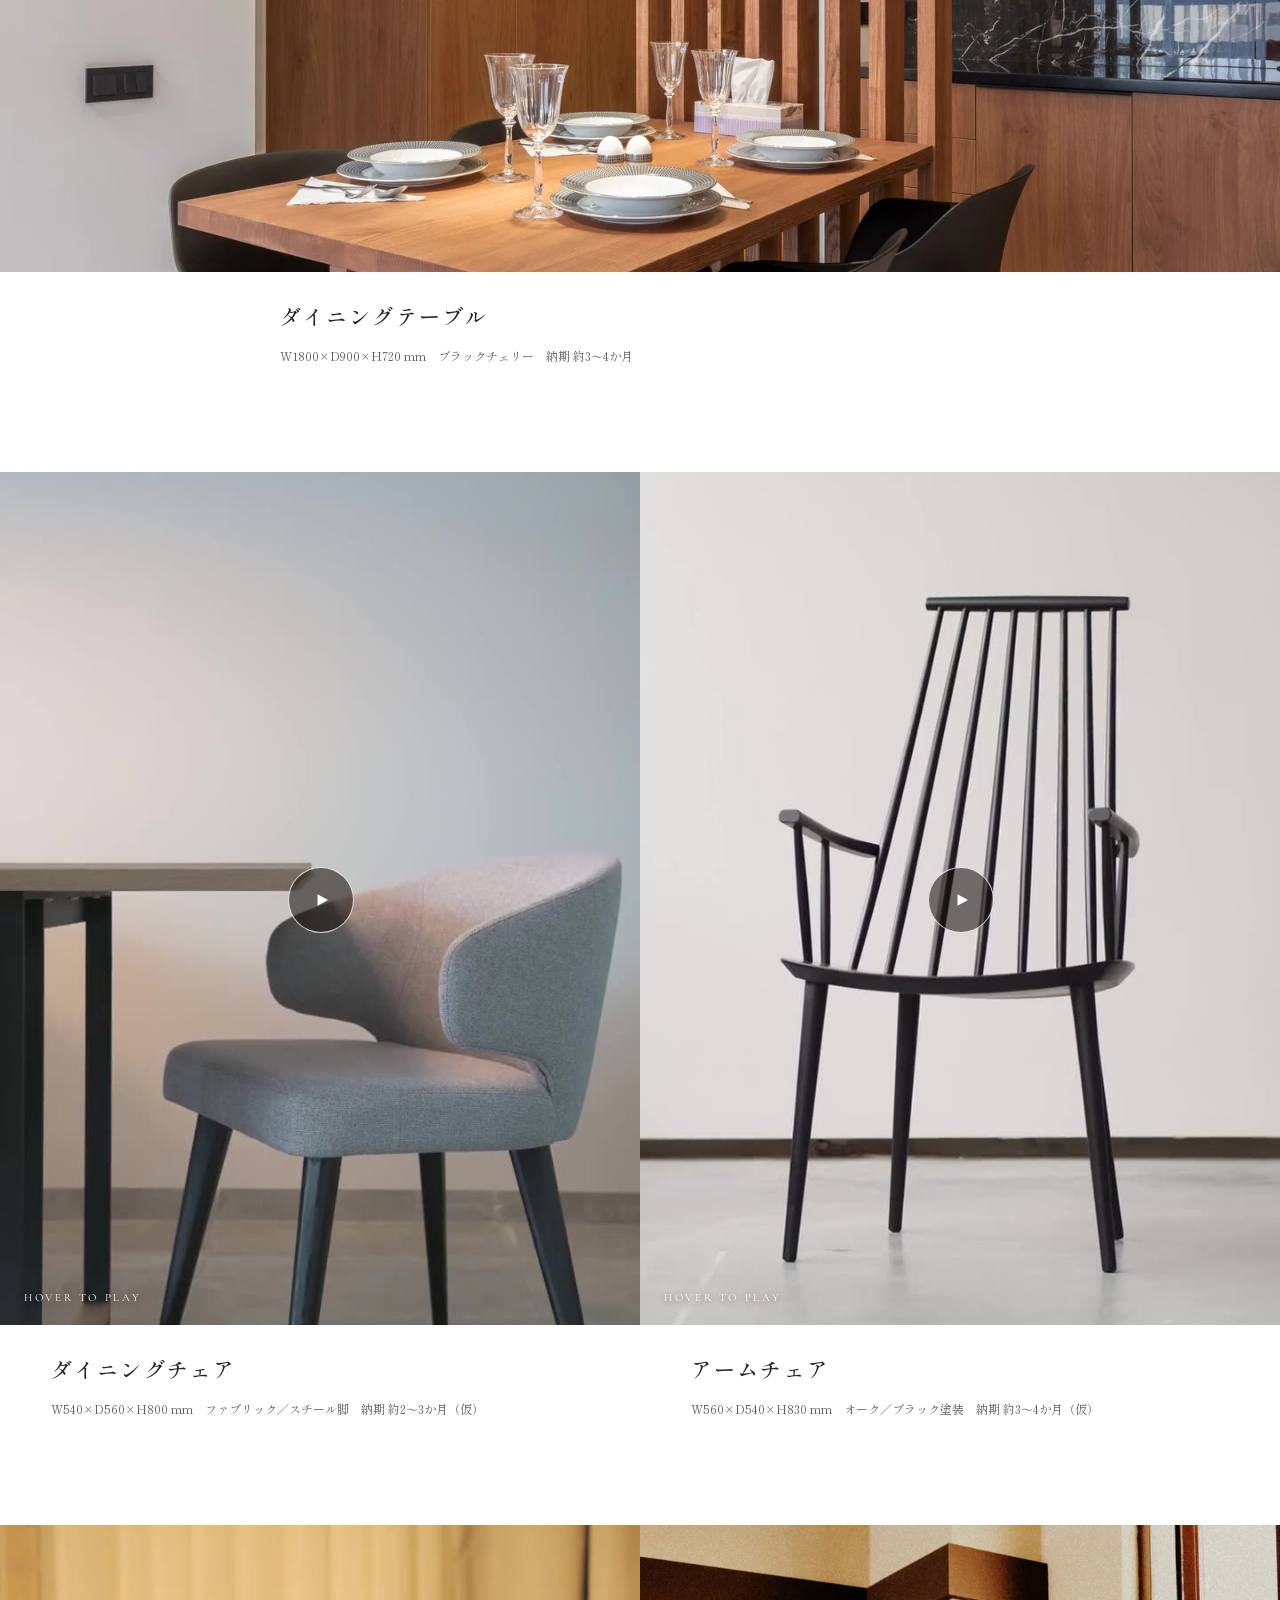
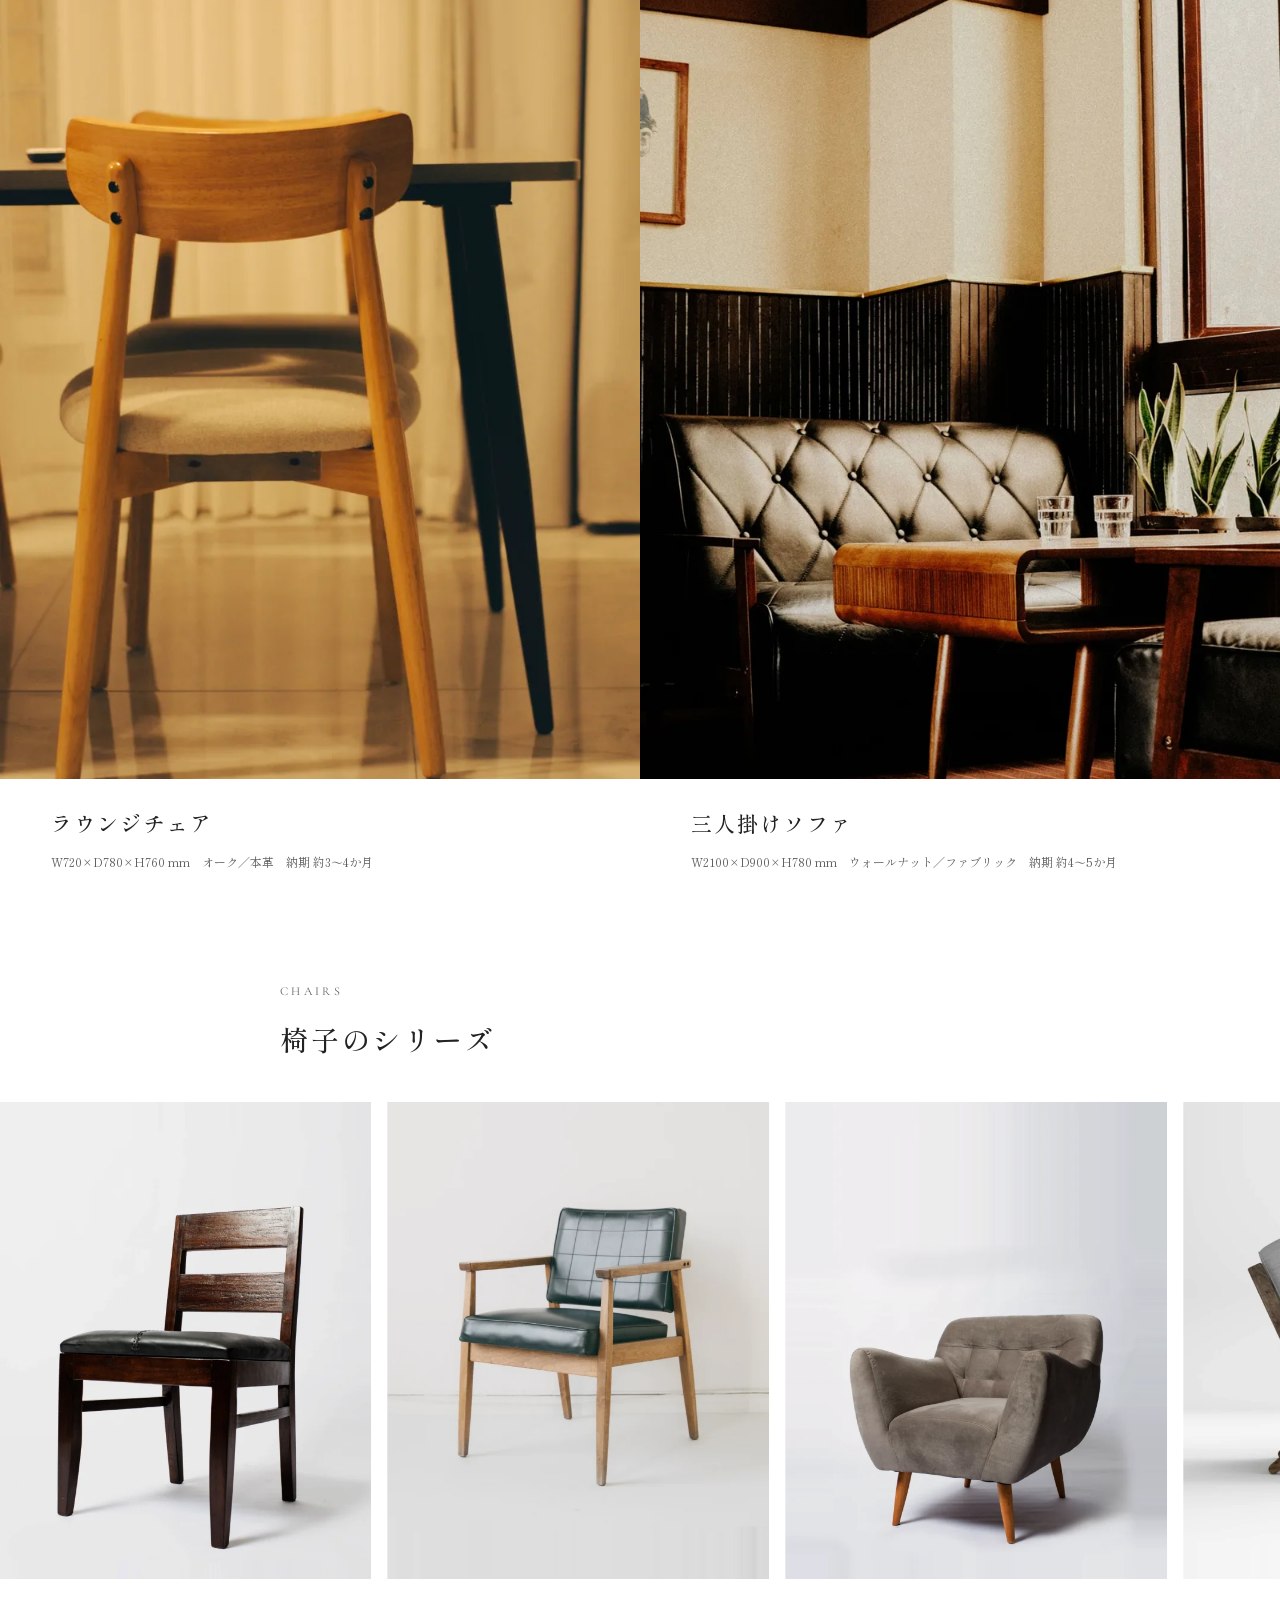
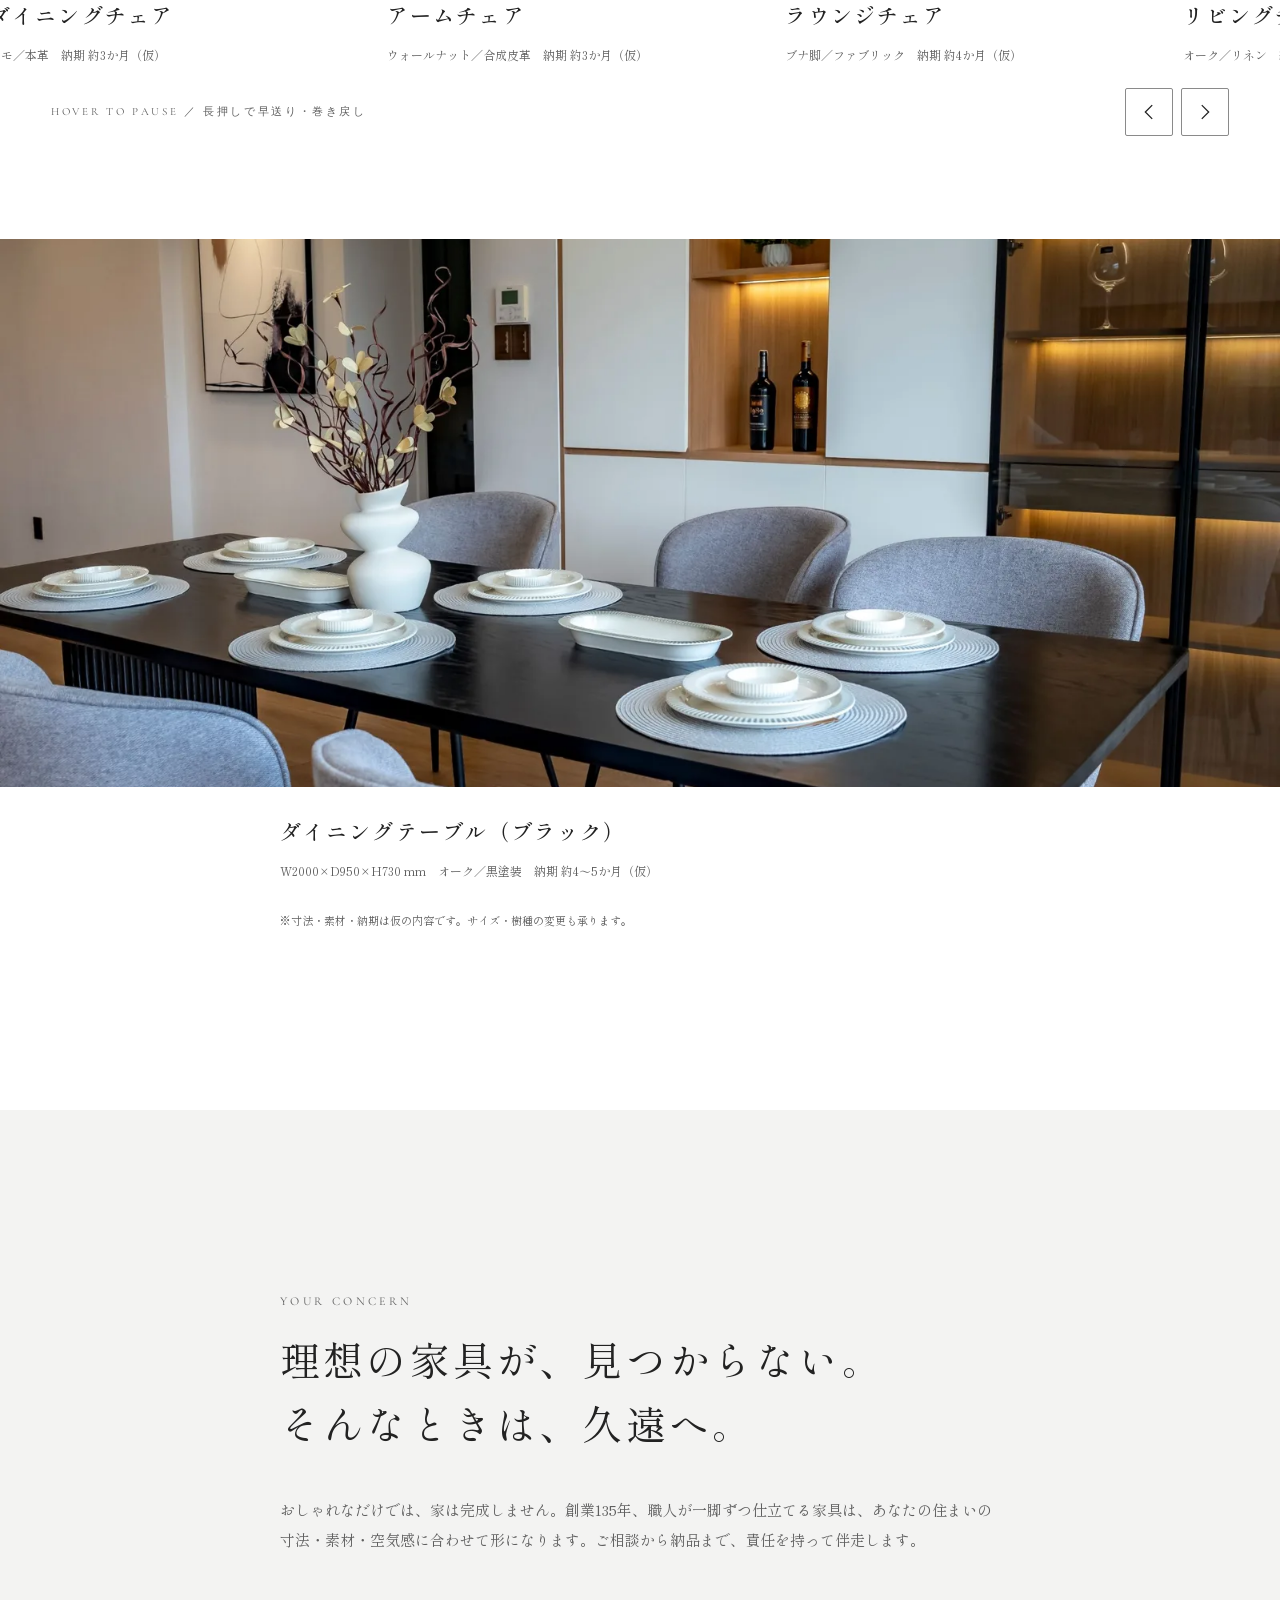
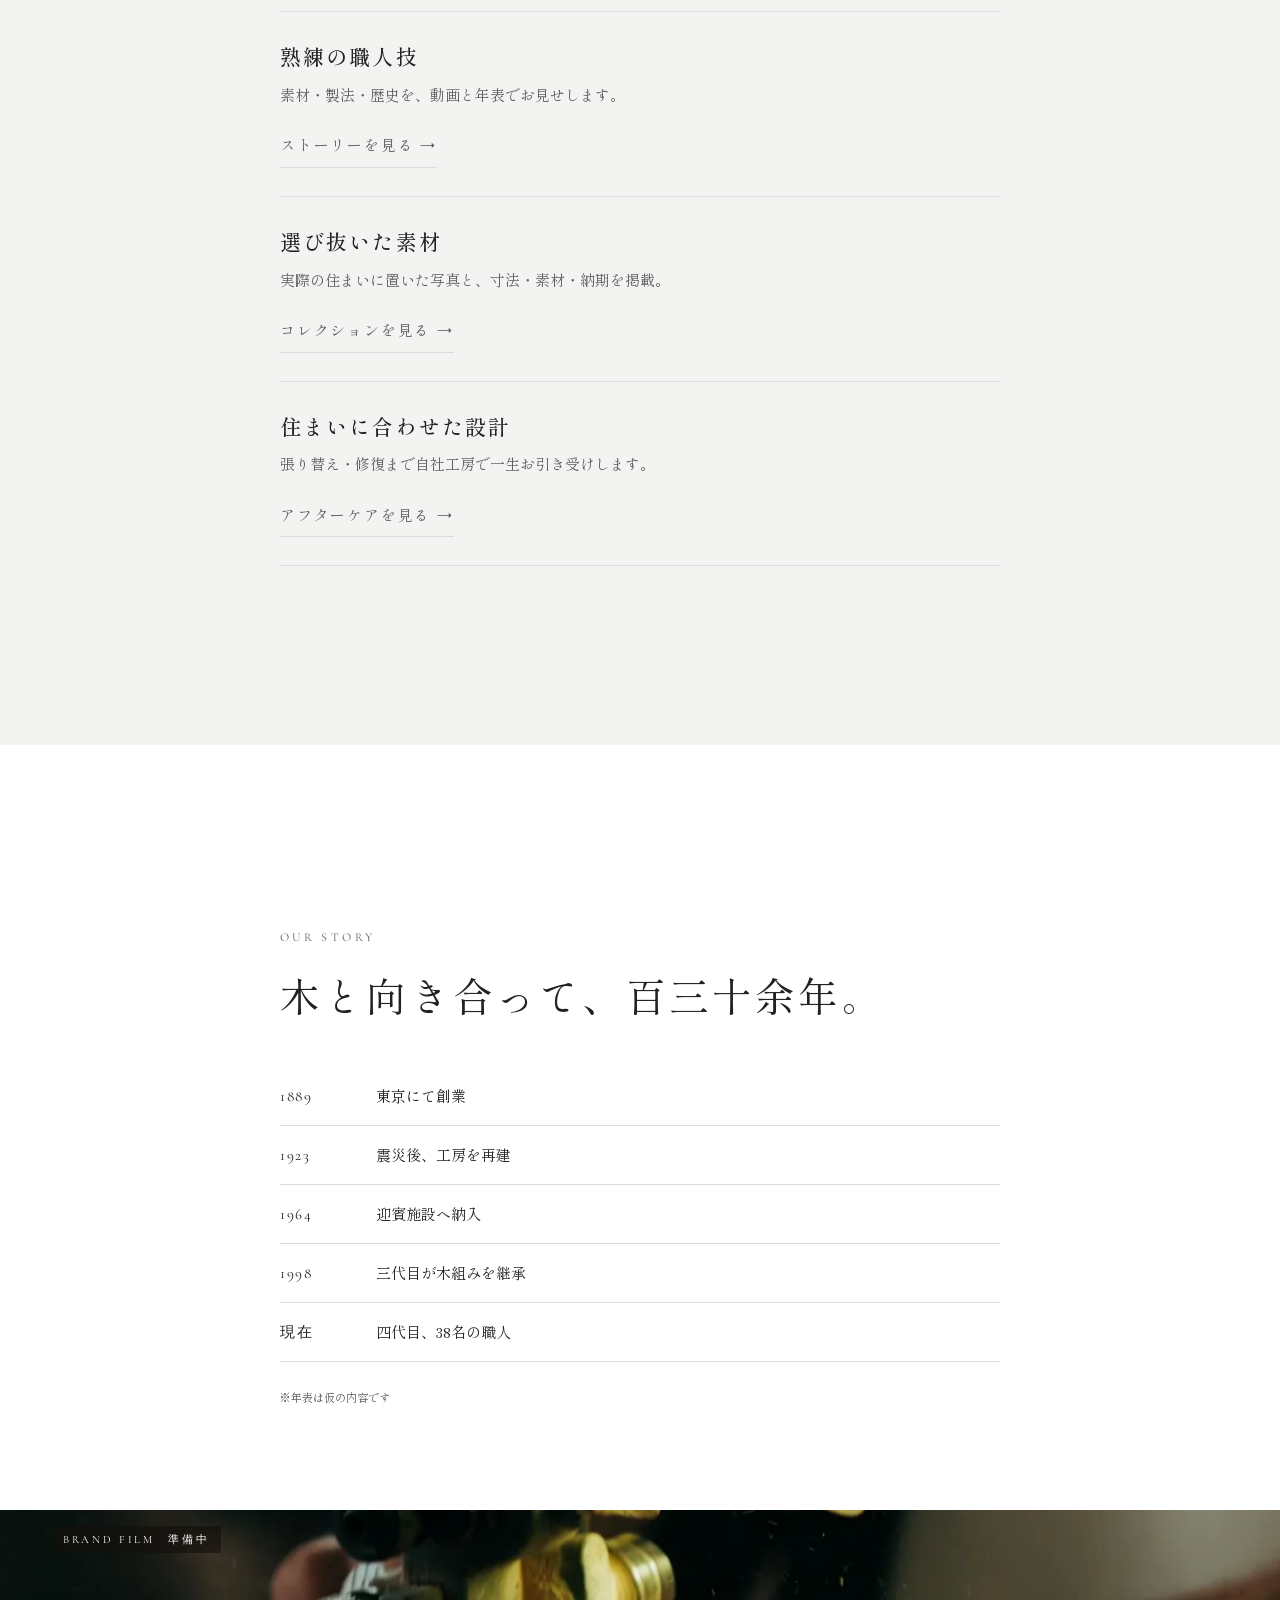
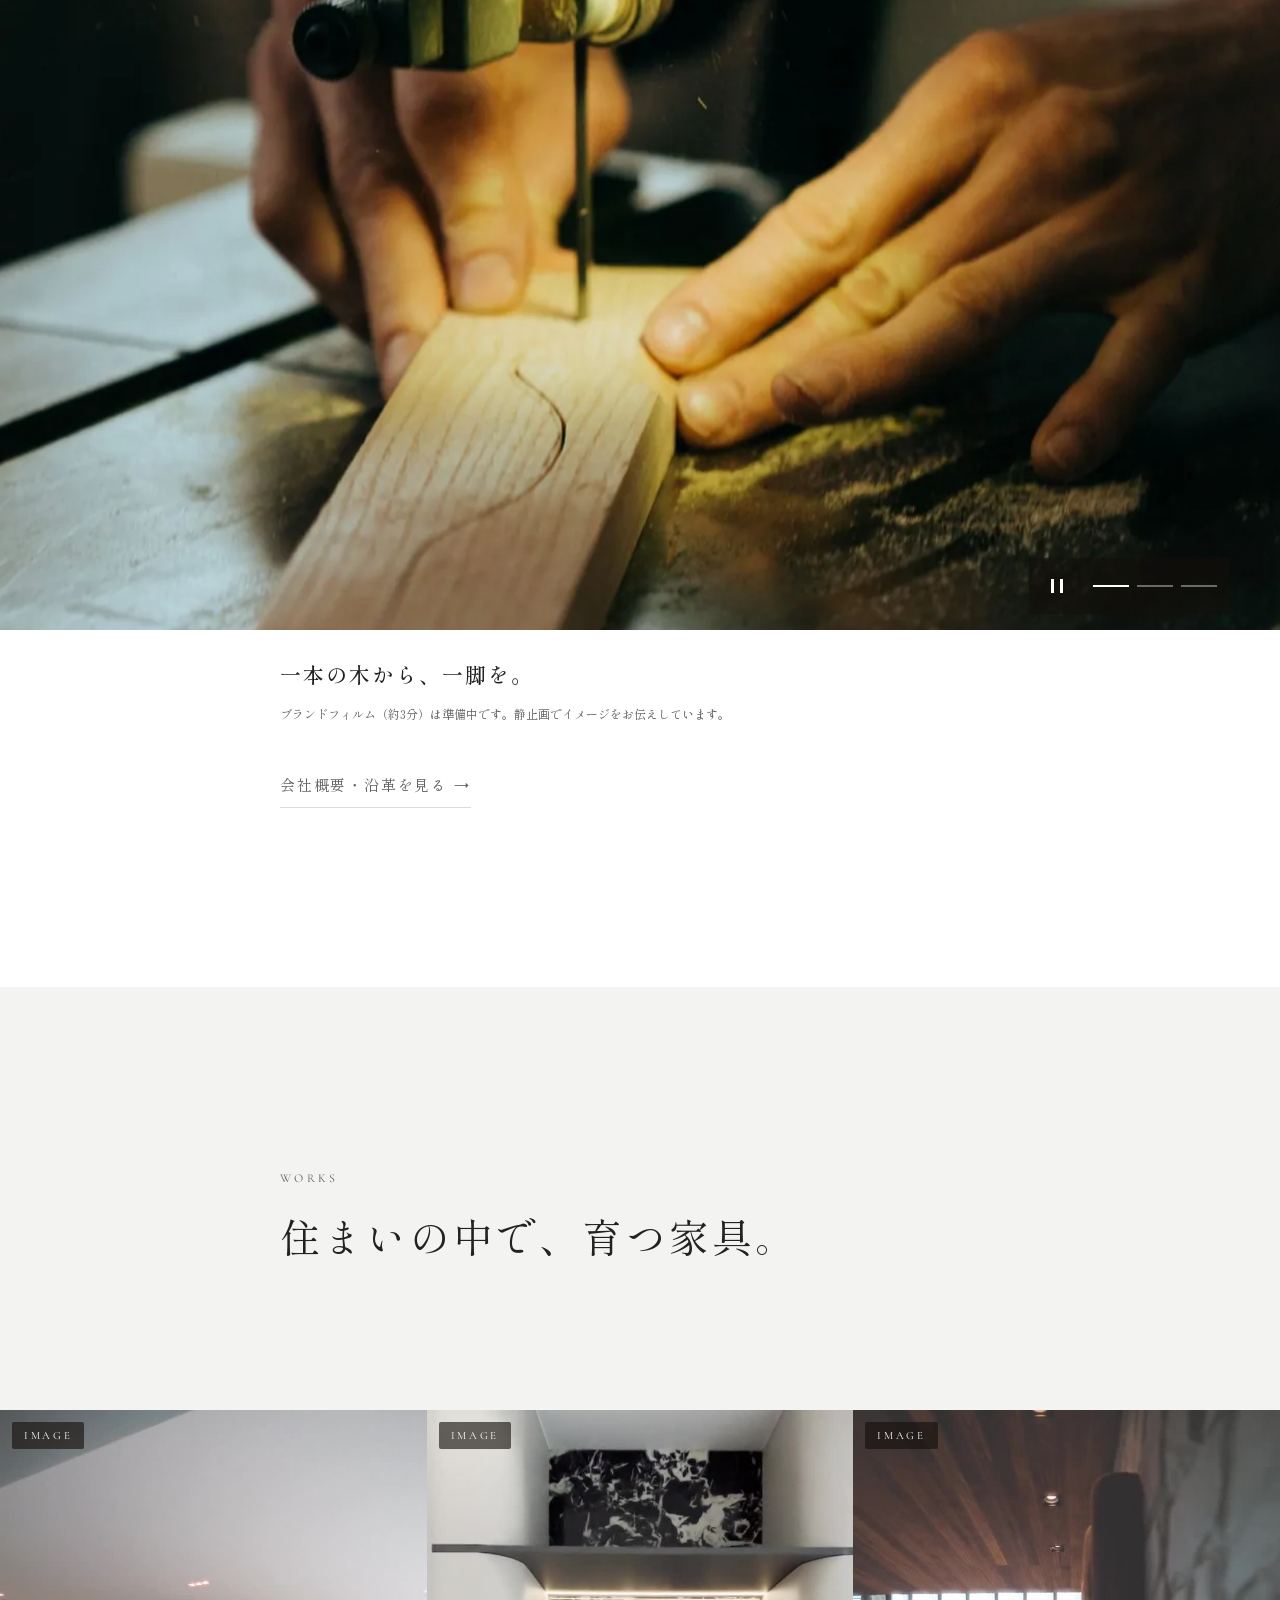
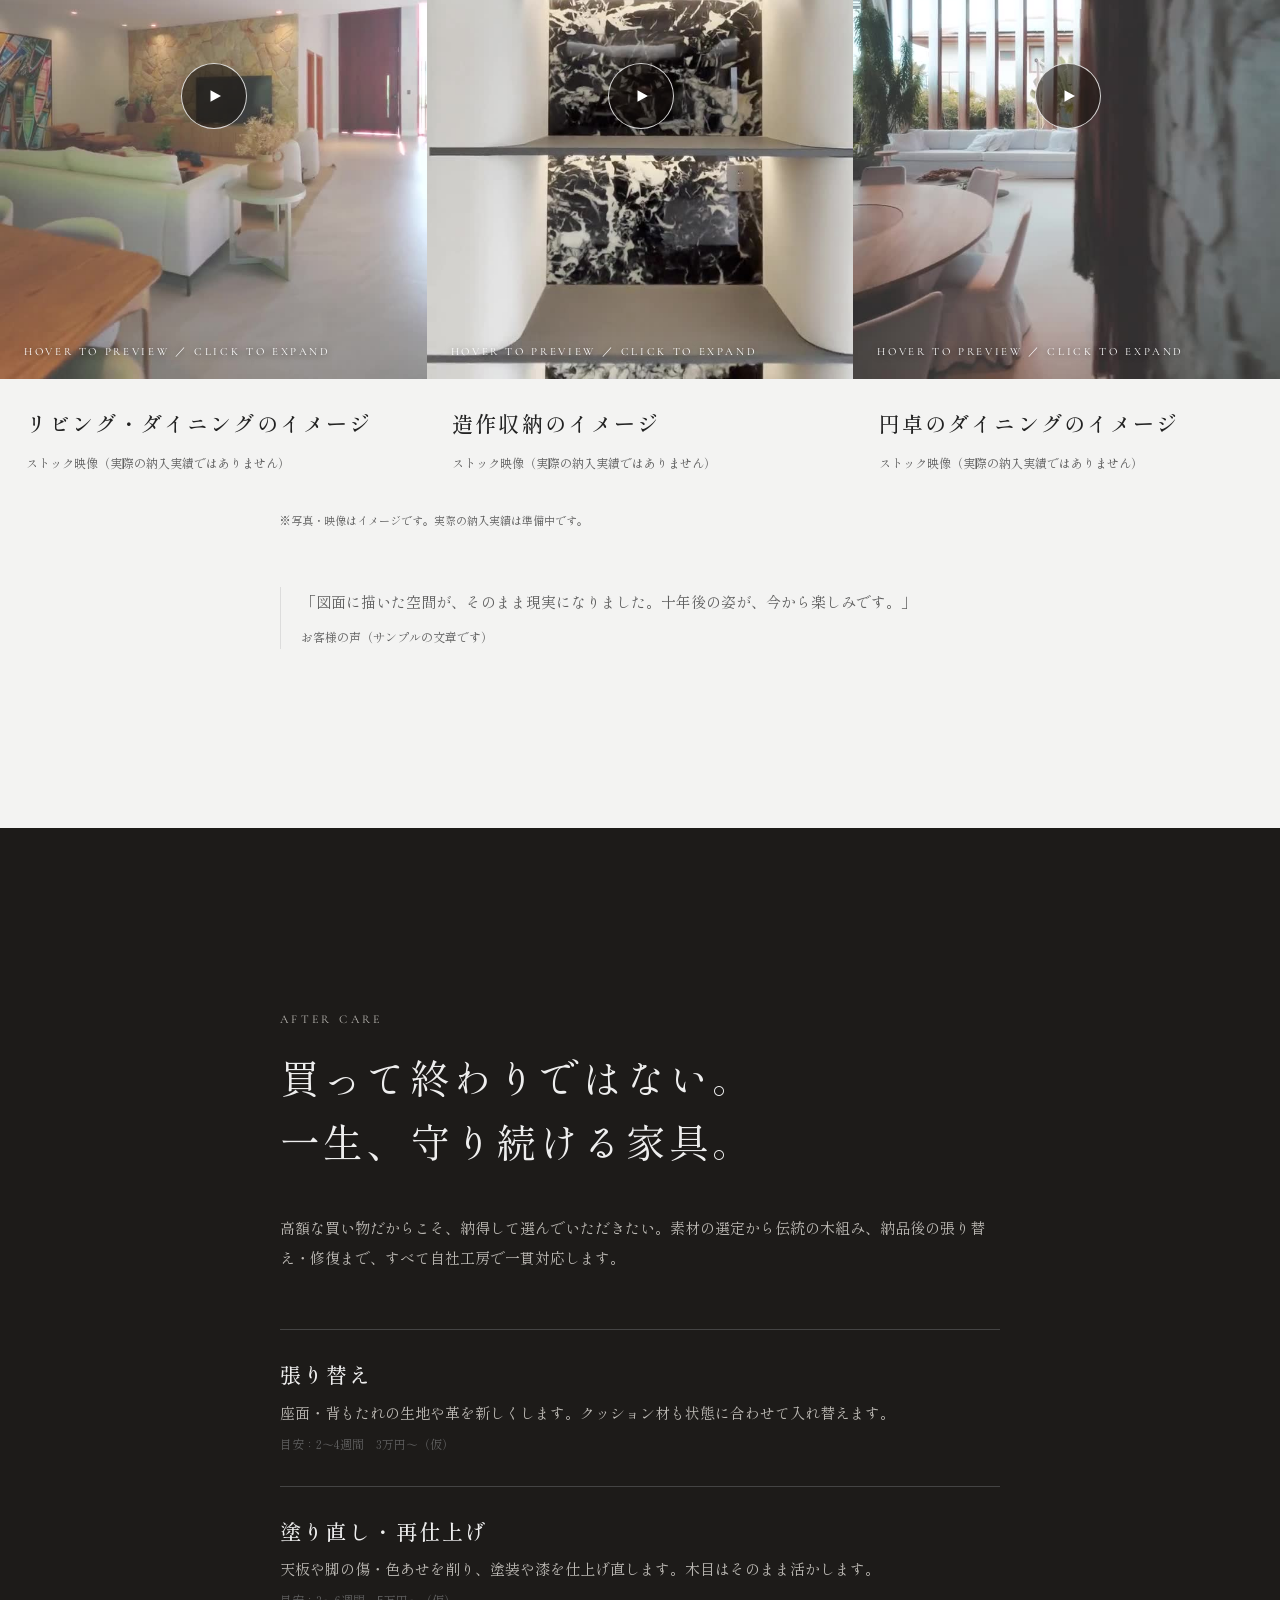
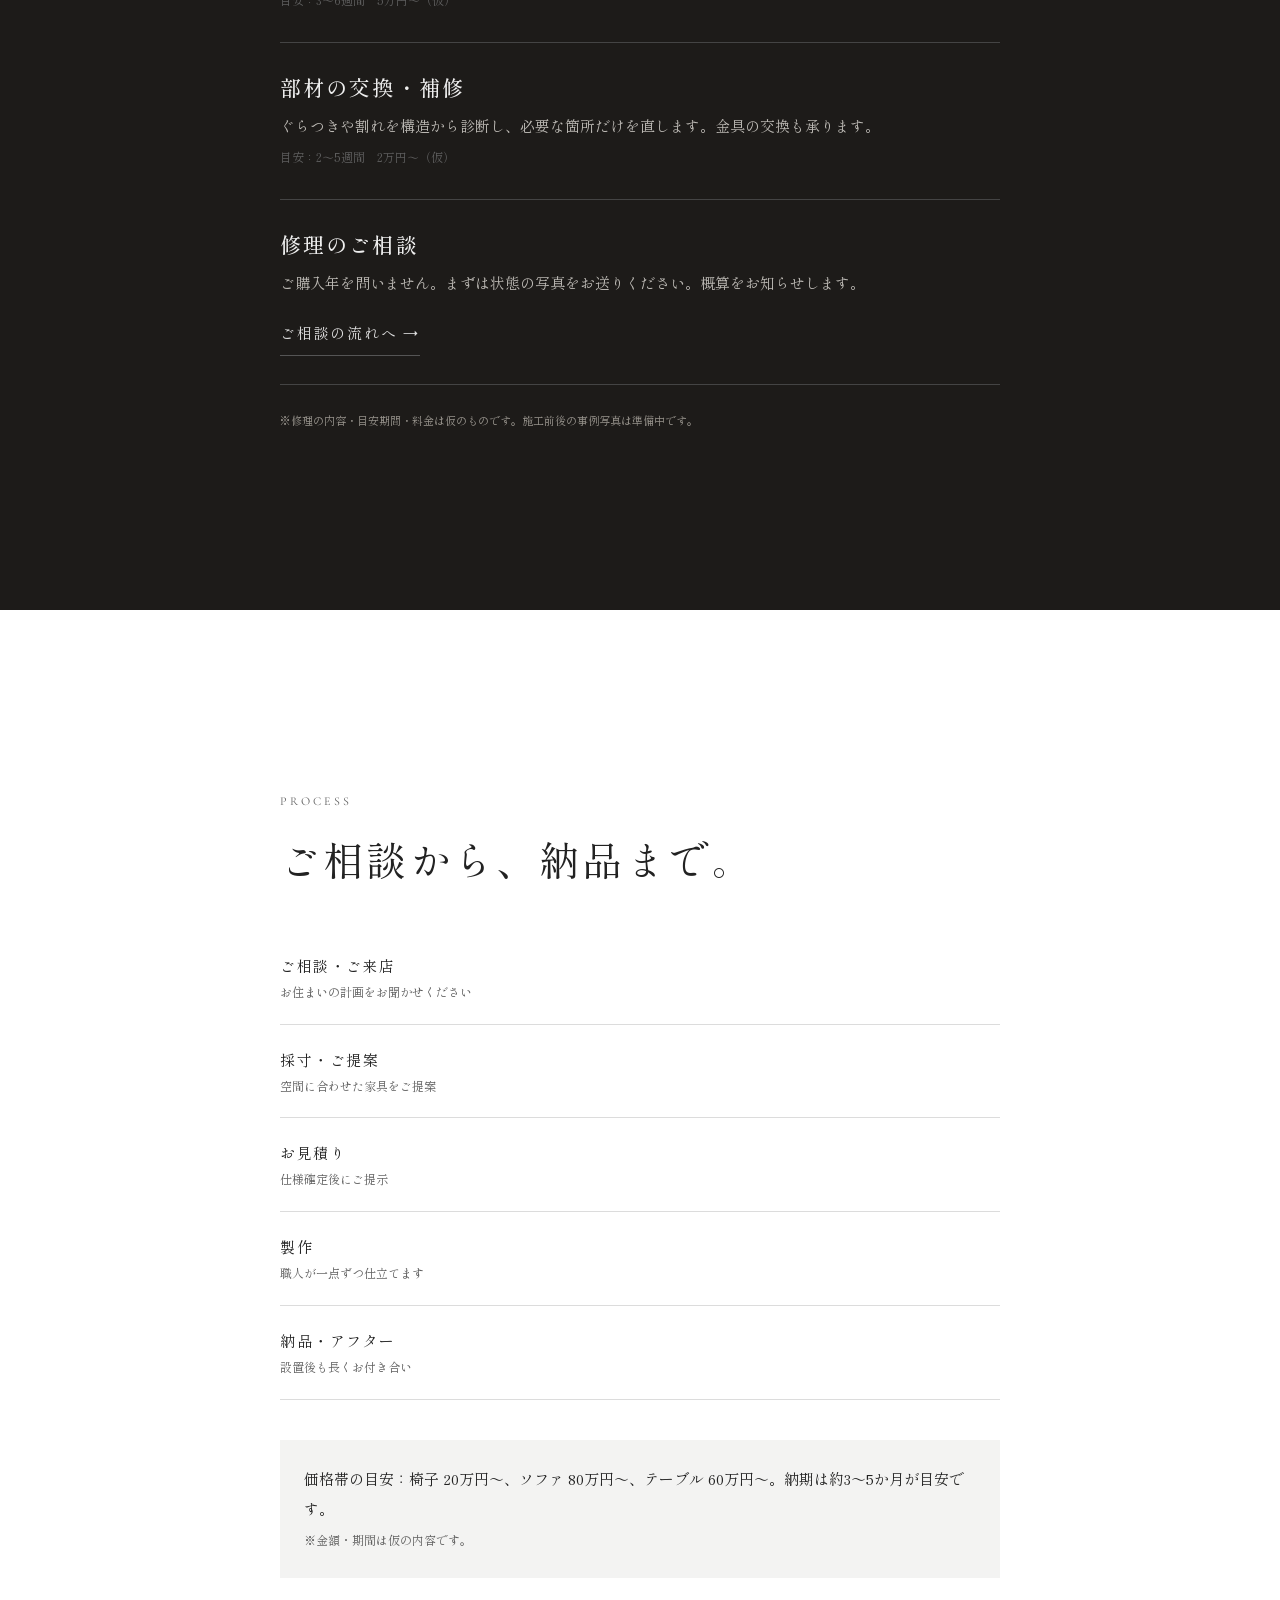
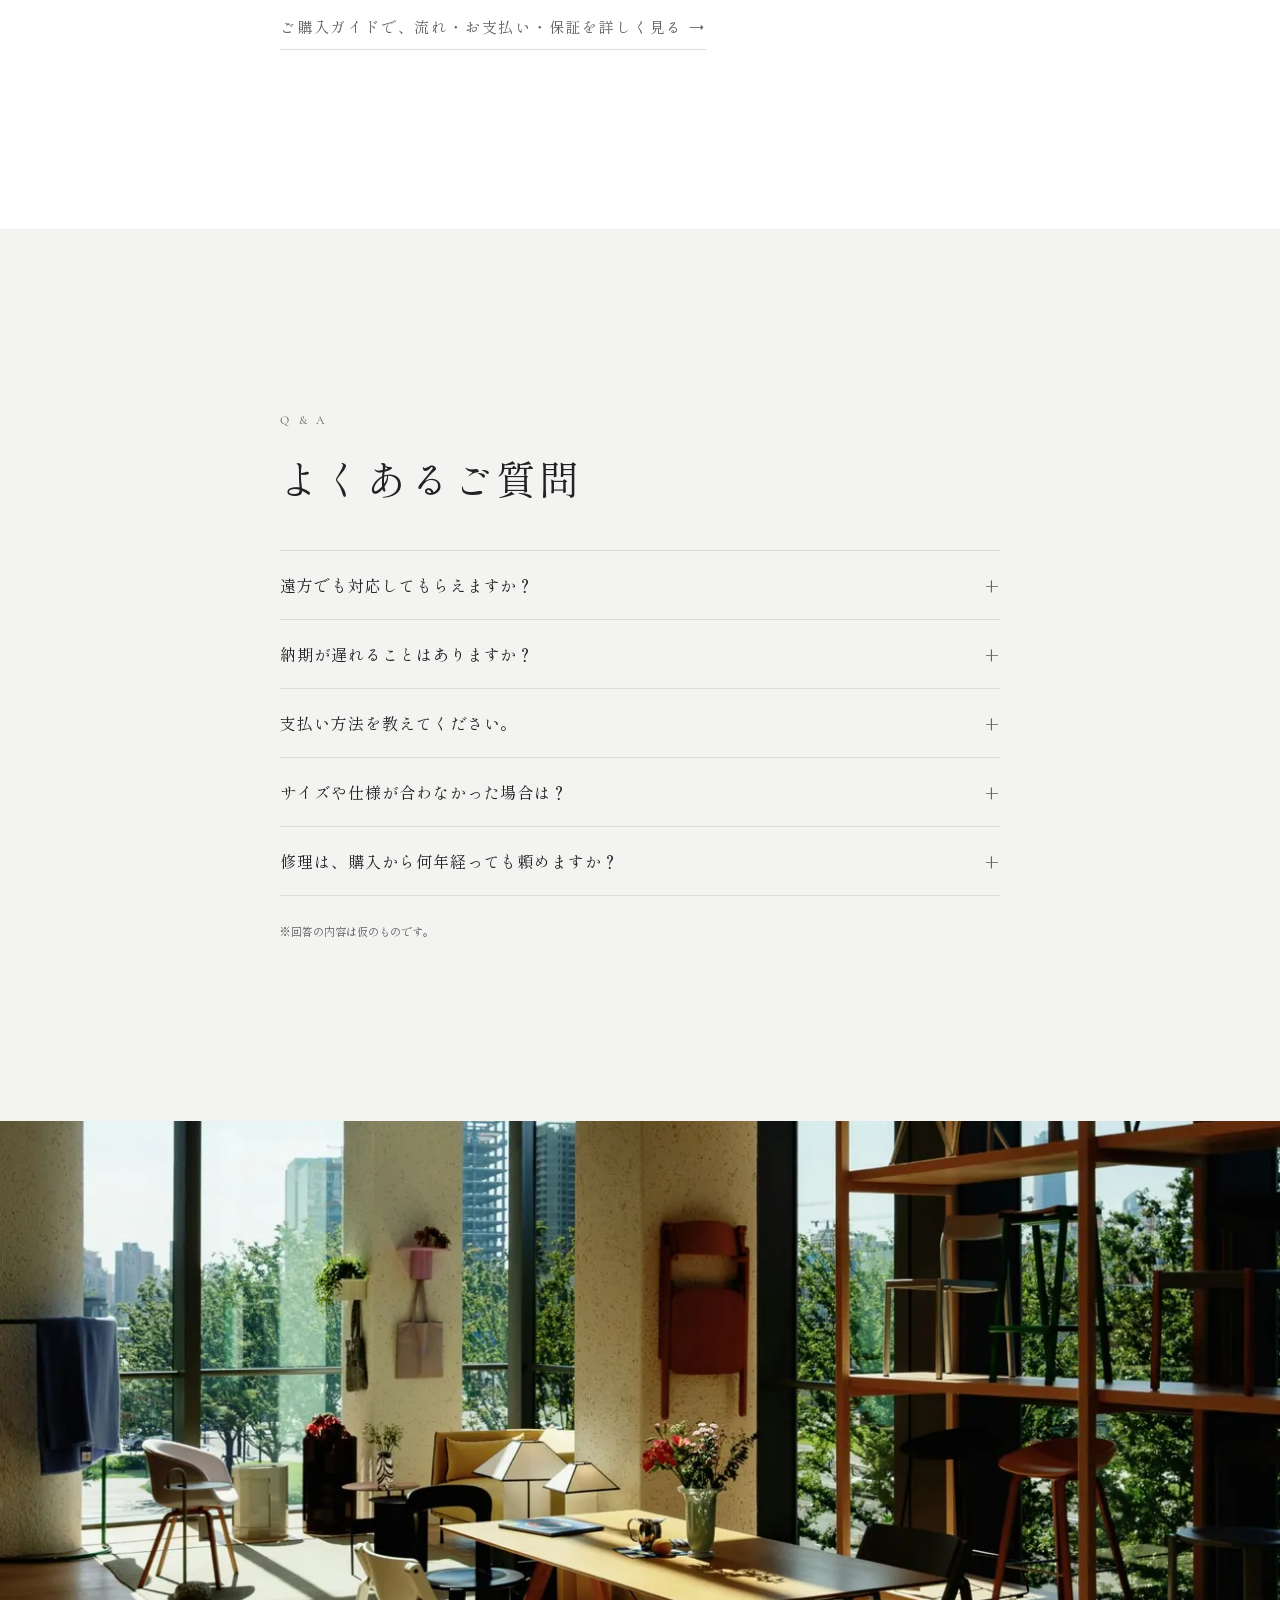
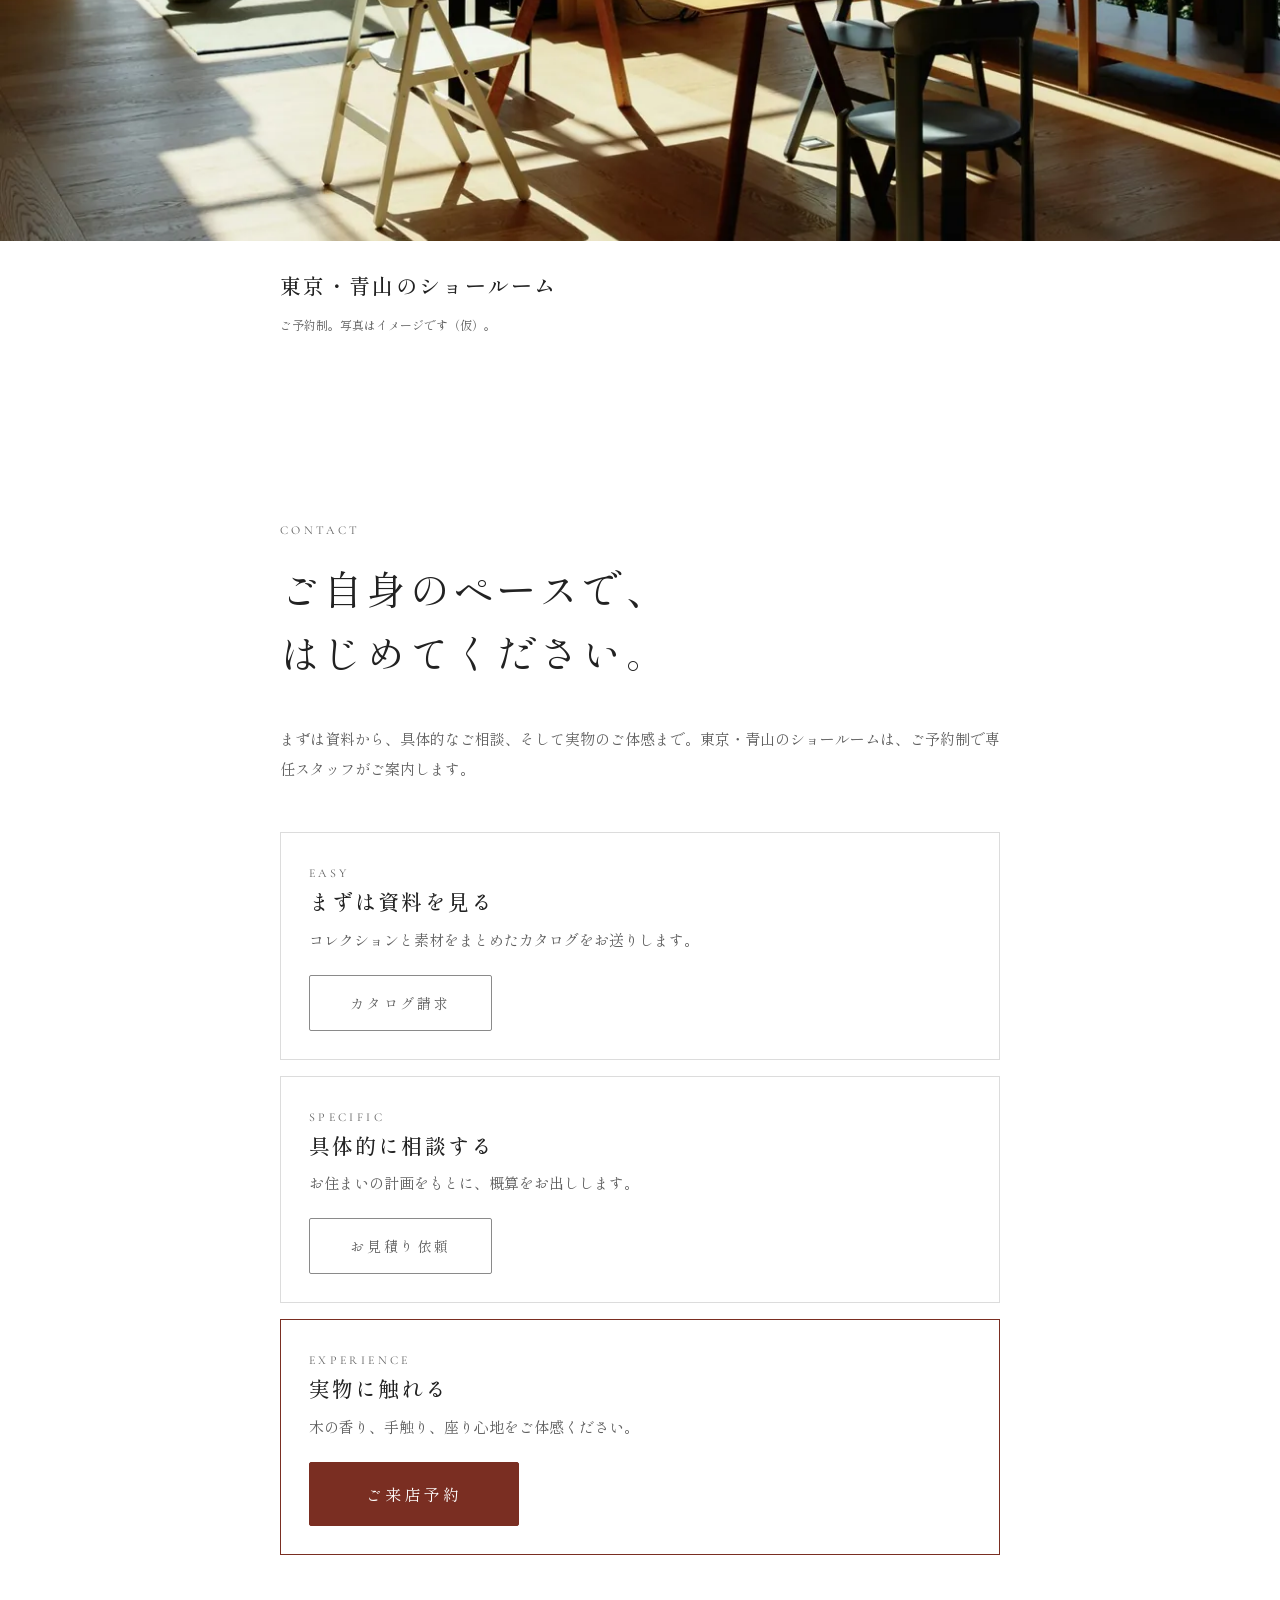
==== commit 31aa2361: "スマホ用ヒーロー動画のパスを修正" ====
--- a/index.html
+++ b/index.html
@@ -265,7 +265,7 @@
 <!-- ヒーロー：全幅の動画 -->
 <div class="hero">
   <picture><source media="(max-width:767px)" srcset="assets/hero-m-poster.jpg"><img class="poster" src="assets/hero-poster.jpg" alt="" aria-hidden="true" fetchpriority="high"></picture>
-  <video id="hero-video" muted loop playsinline preload="none" aria-hidden="true" data-src="assets/hero.mp4" data-src-m="hero-m.mp4"></video>
+  <video id="hero-video" muted loop playsinline preload="none" aria-hidden="true" data-src="assets/hero.mp4" data-src-m="assets/hero-m.mp4"></video>
   <div class="in">
     <p class="en">Since 1889 — Tokyo</p>
     <h1><span class="k">KUON</span><span class="s">理想の住まいに、一生の家具を。</span></h1>
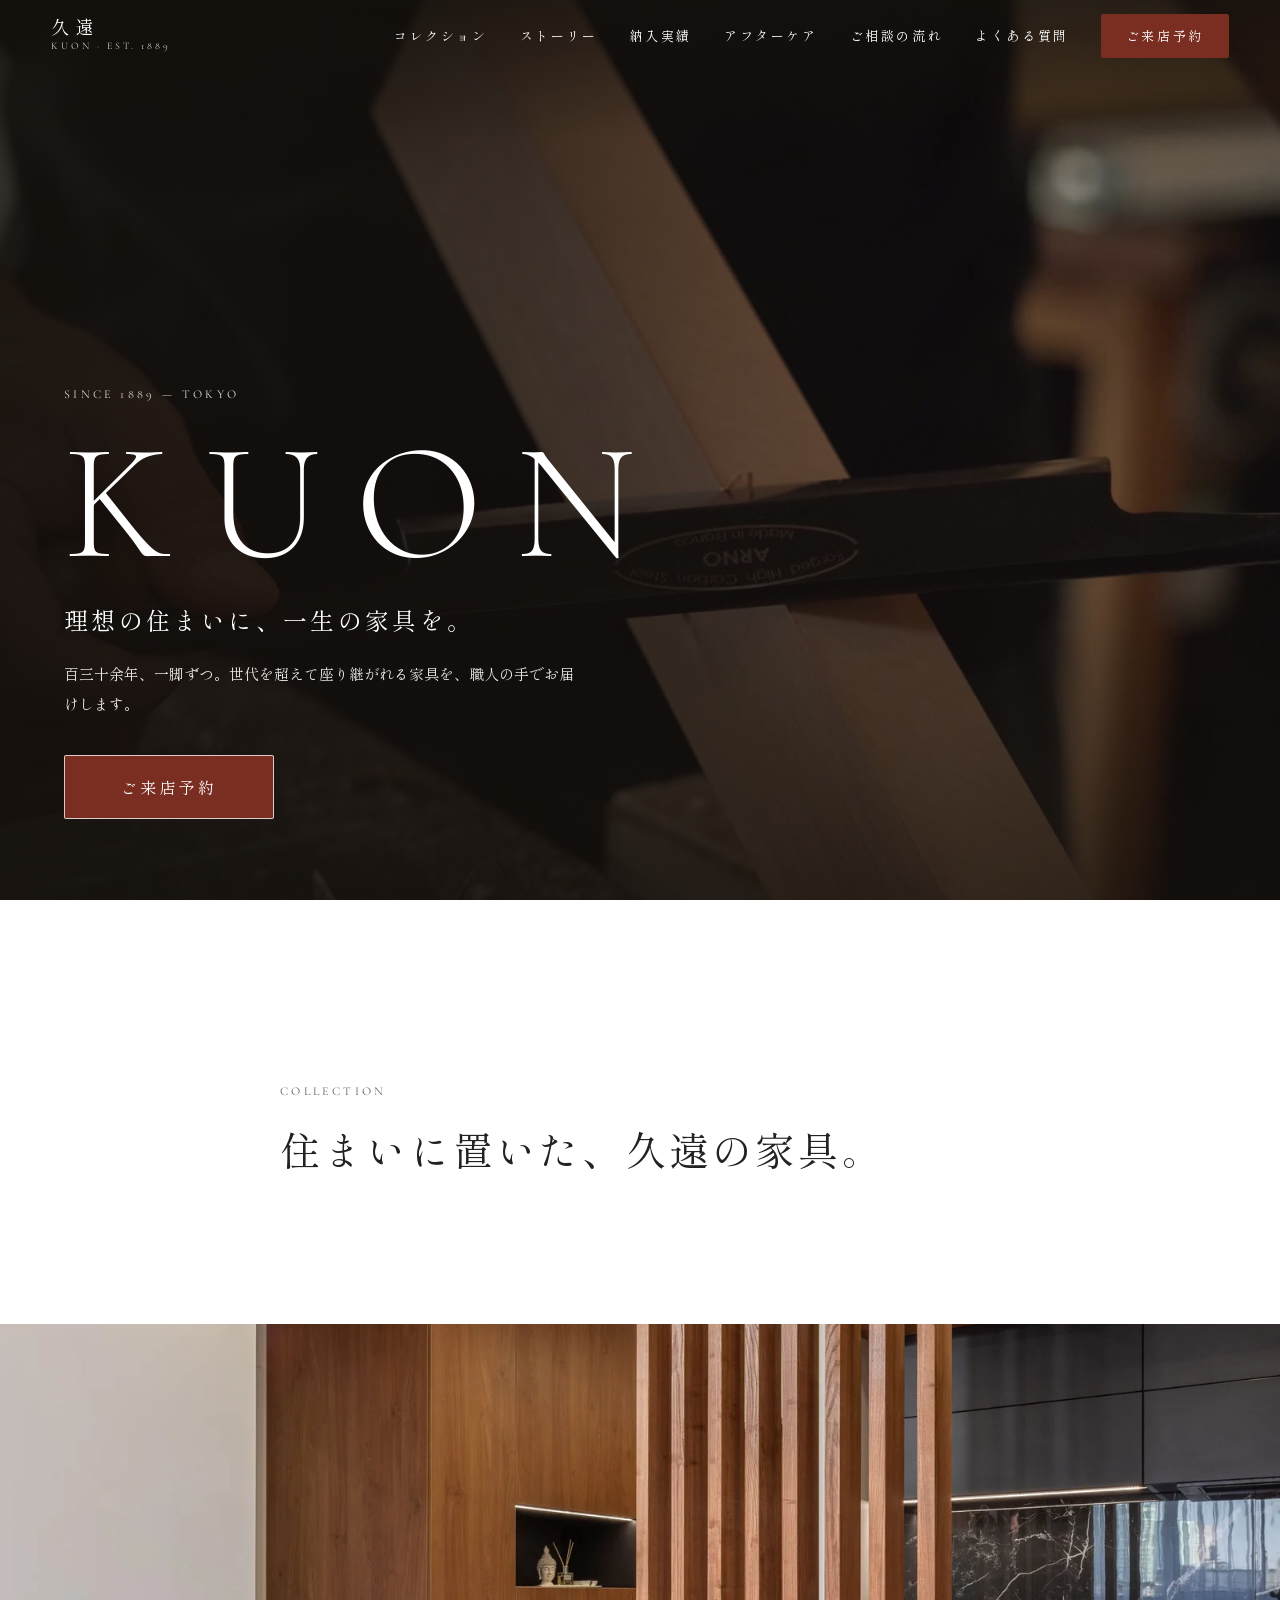
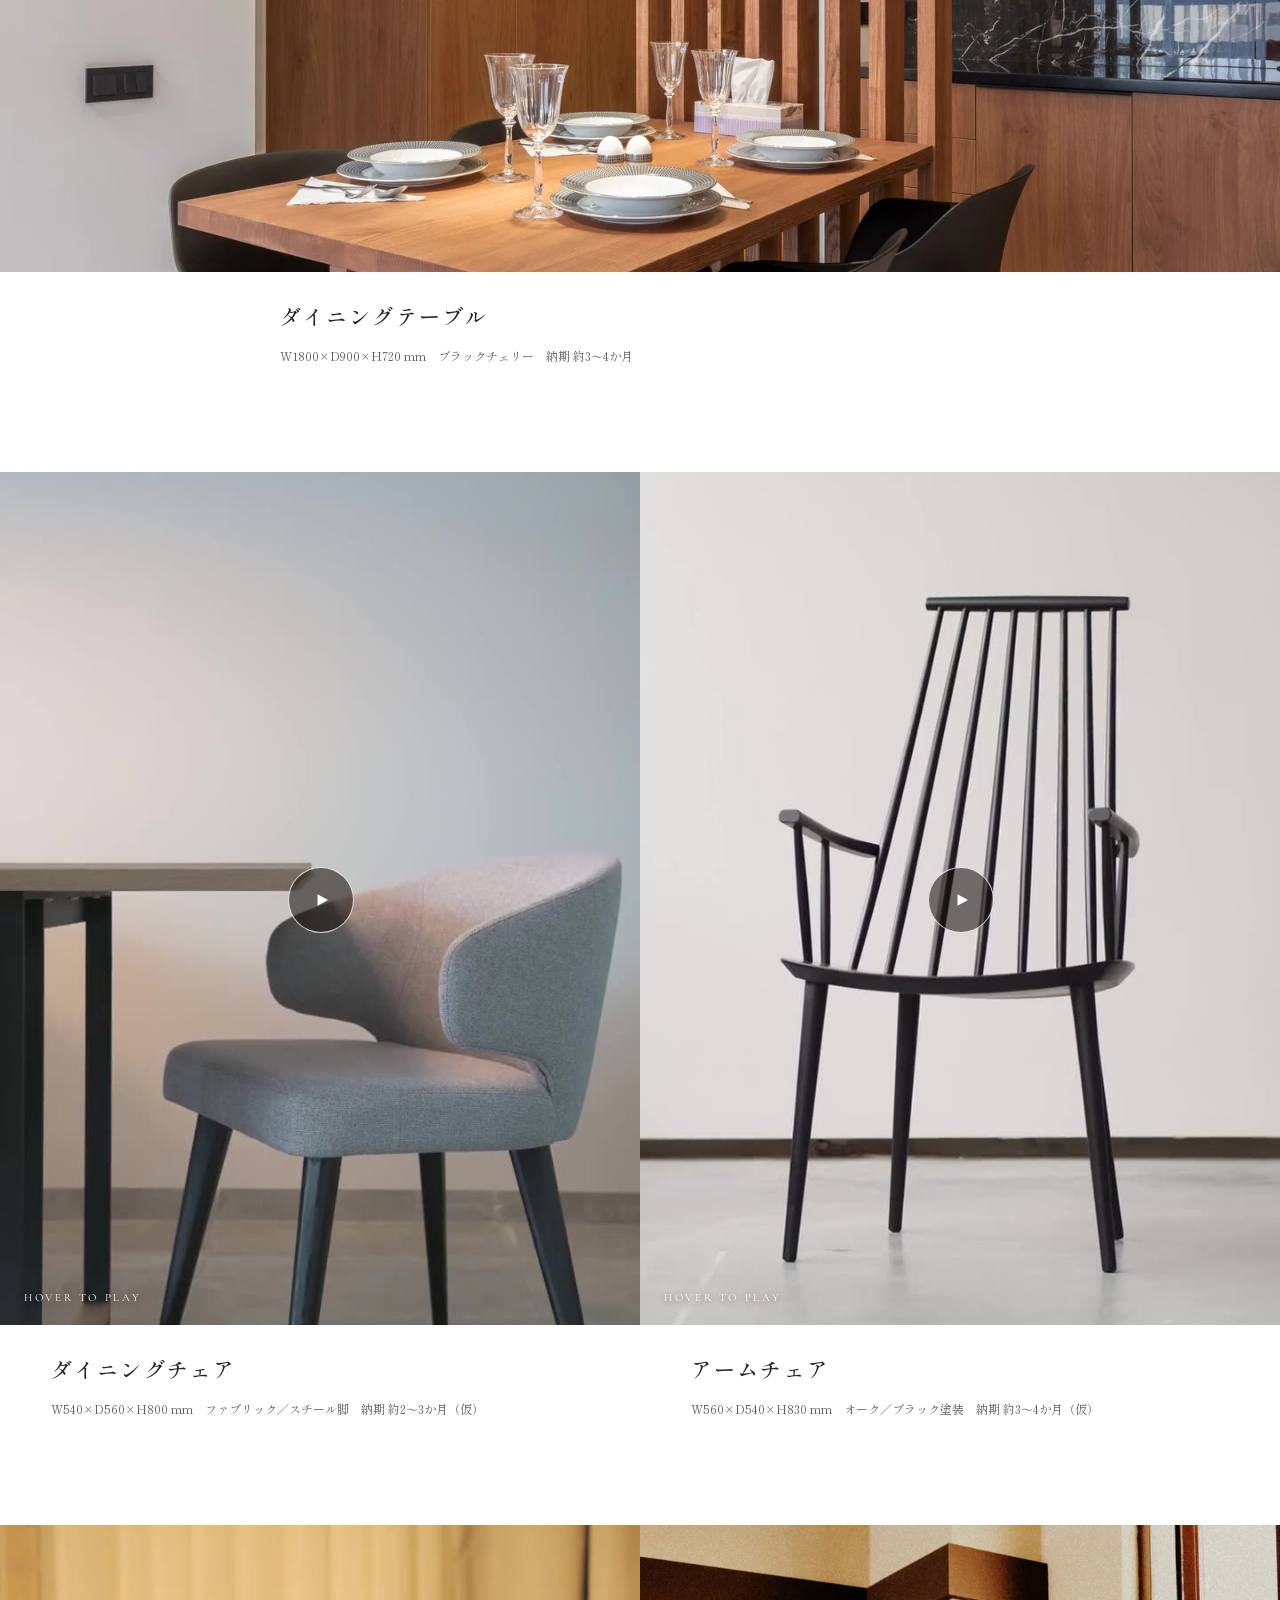
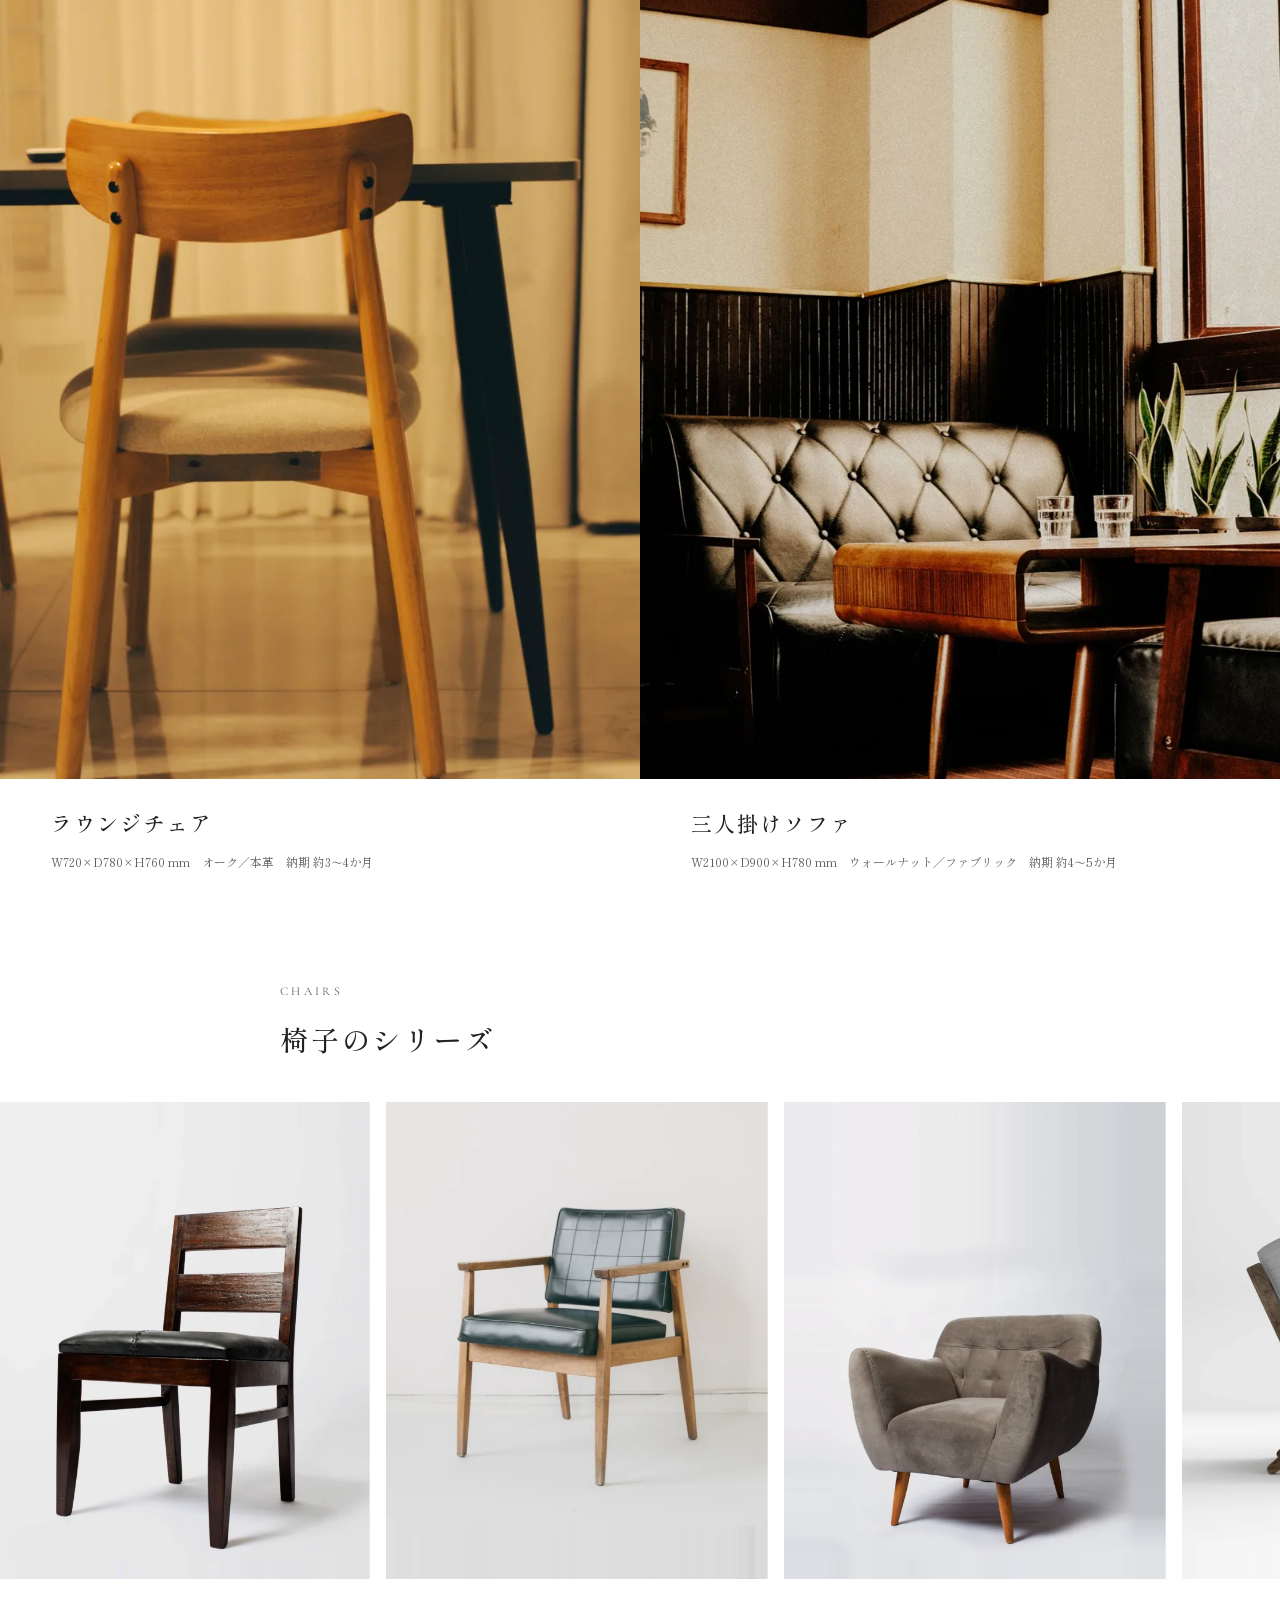
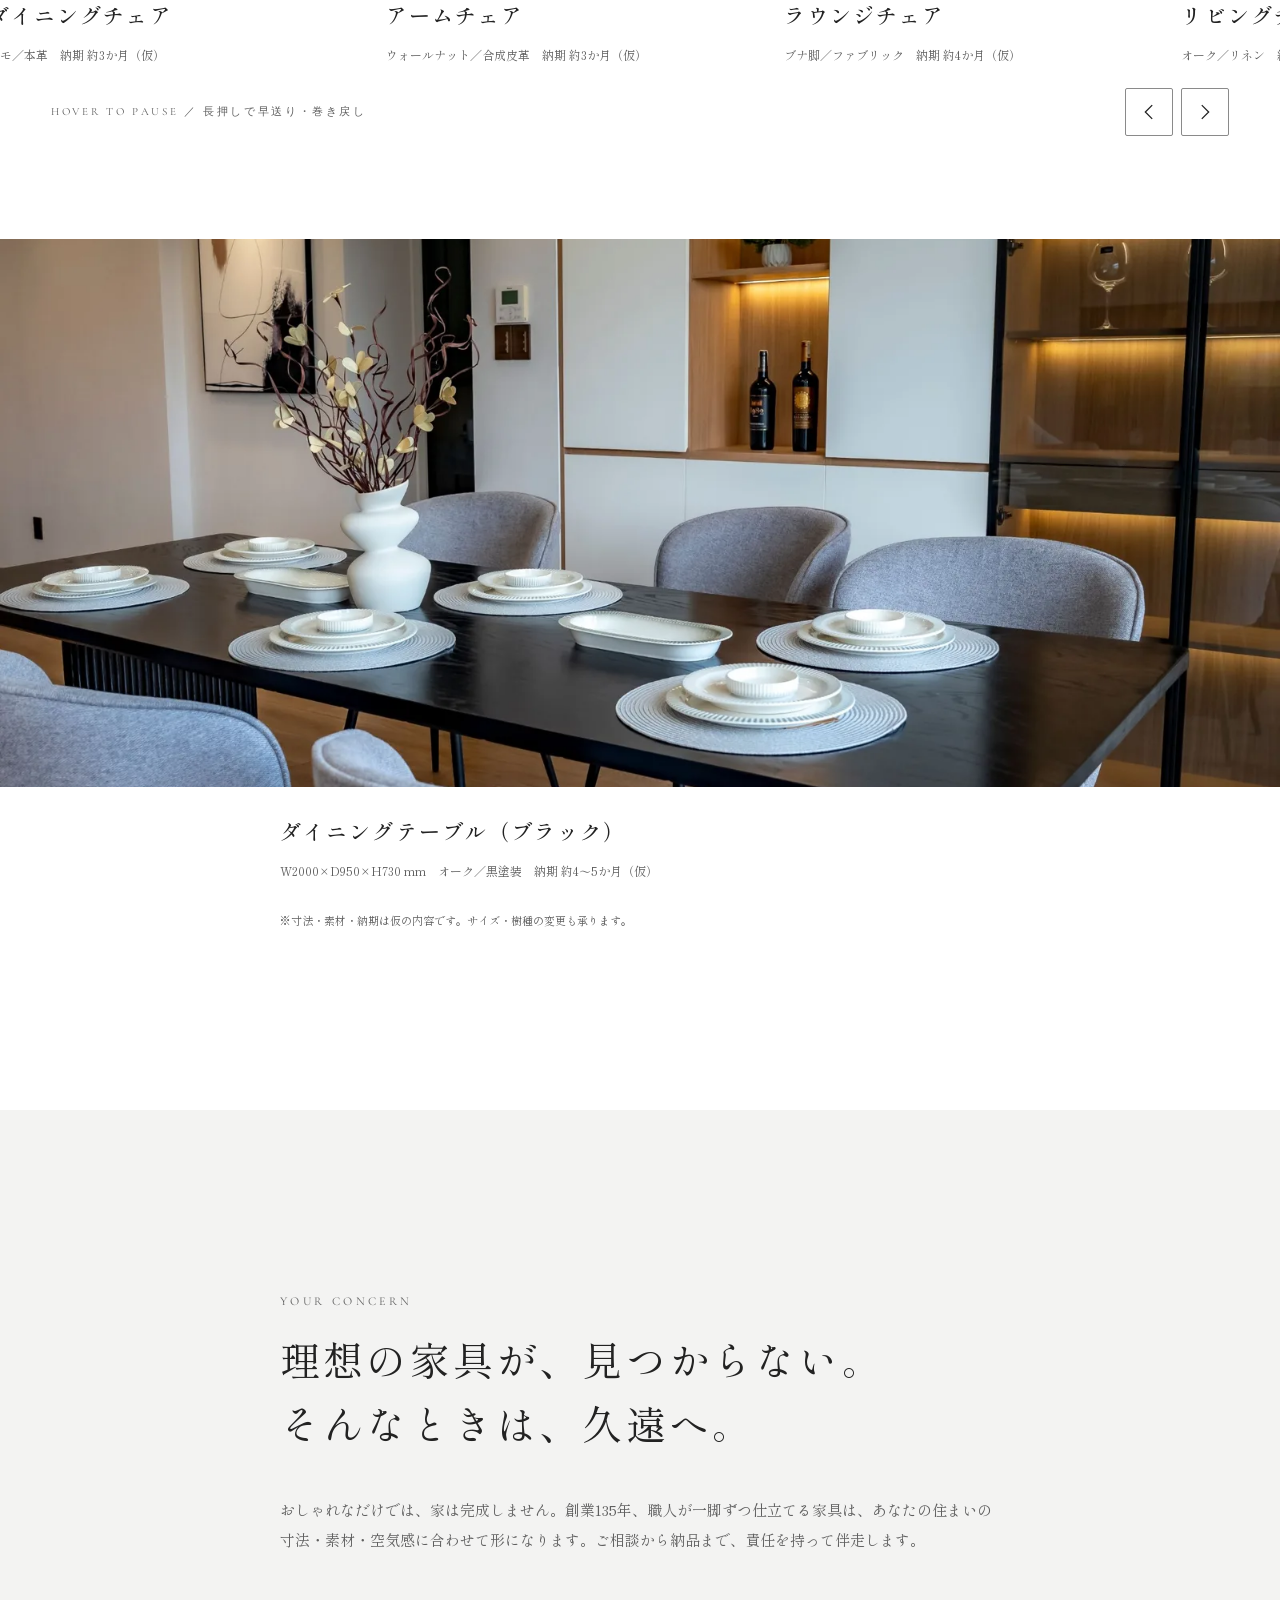
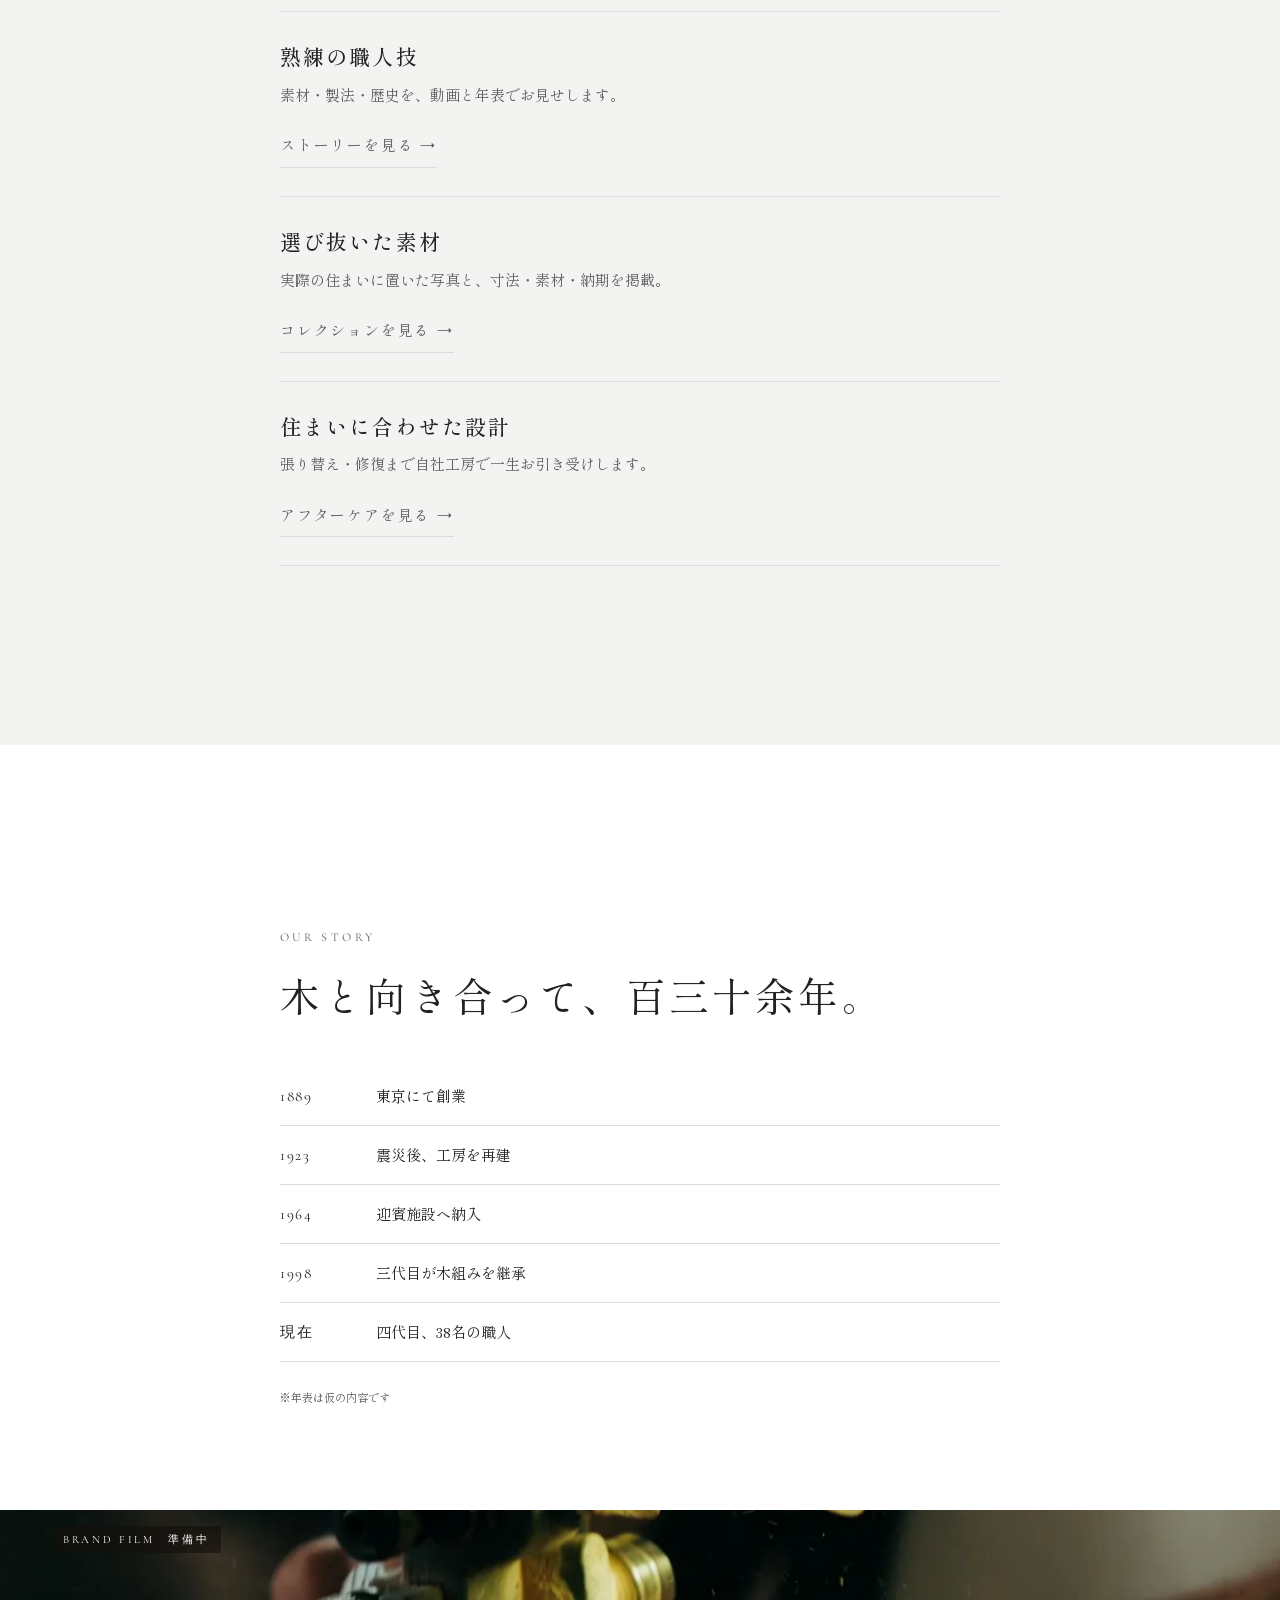
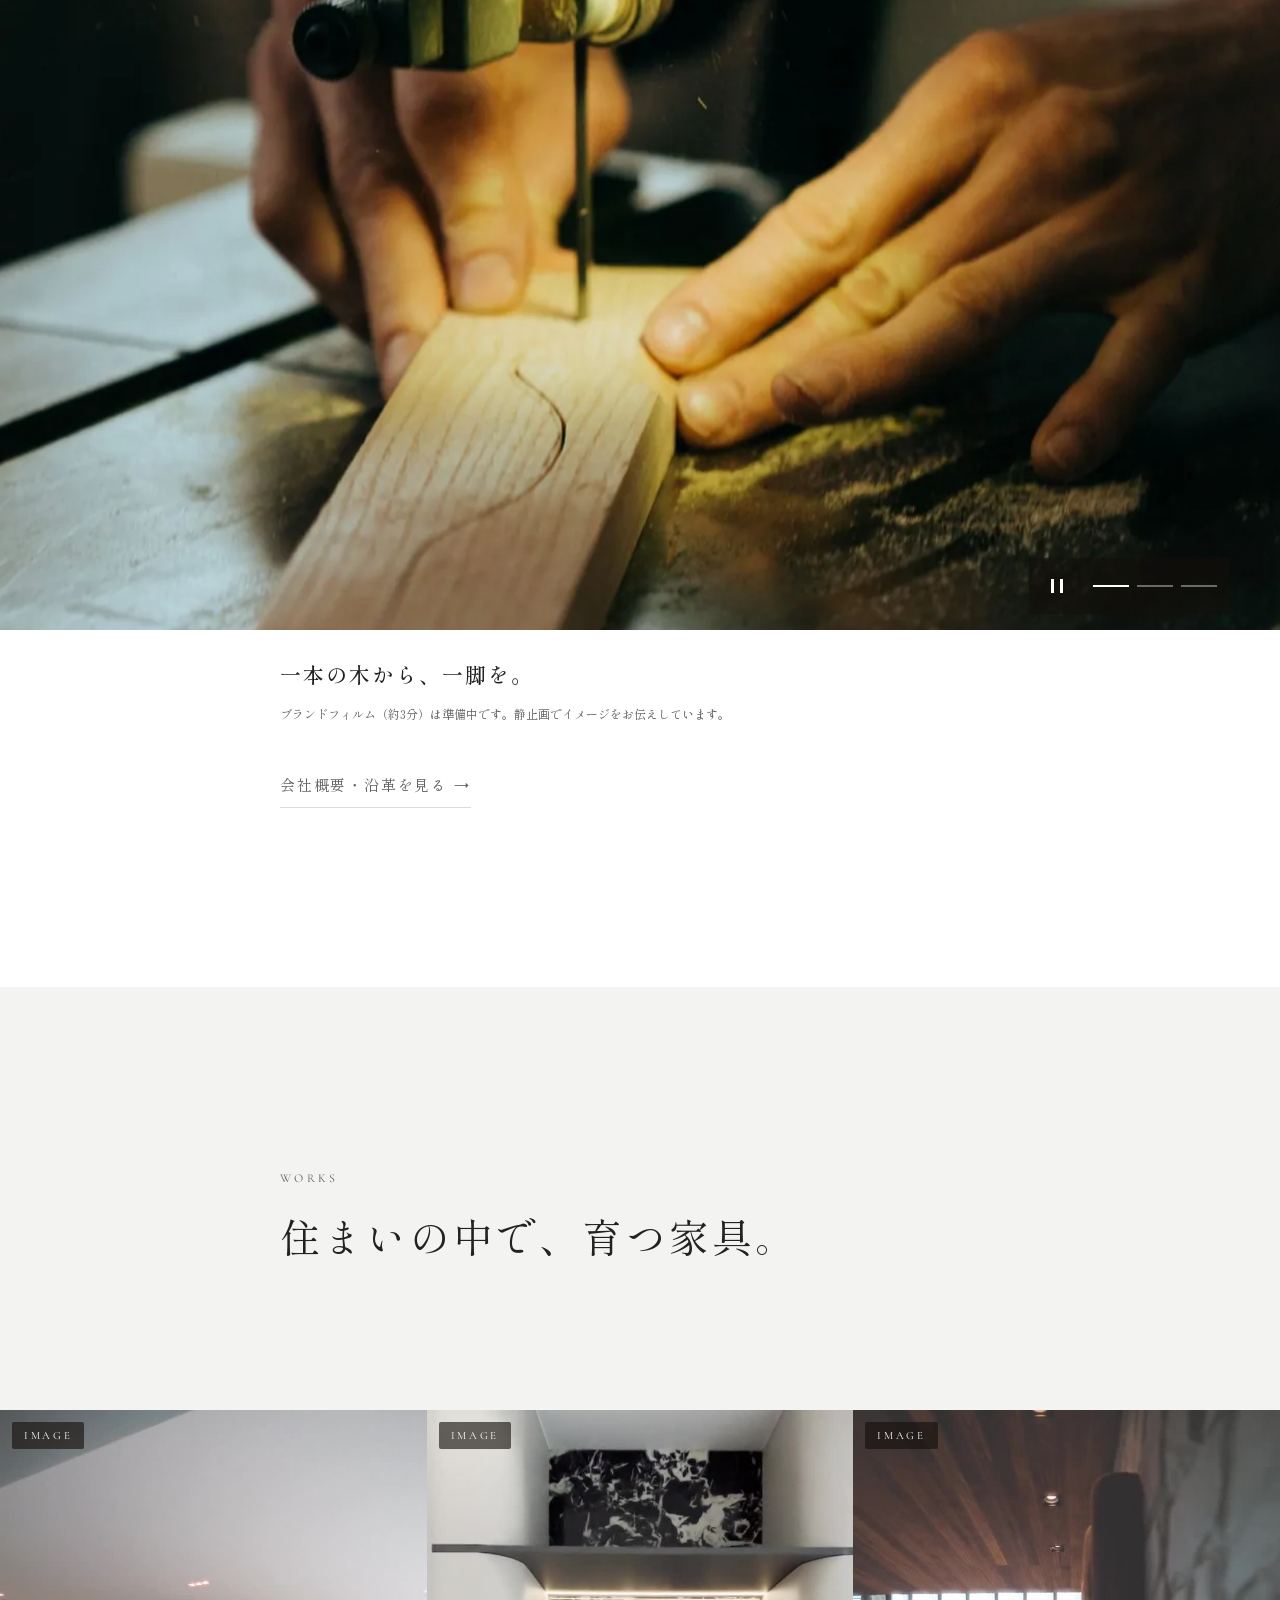
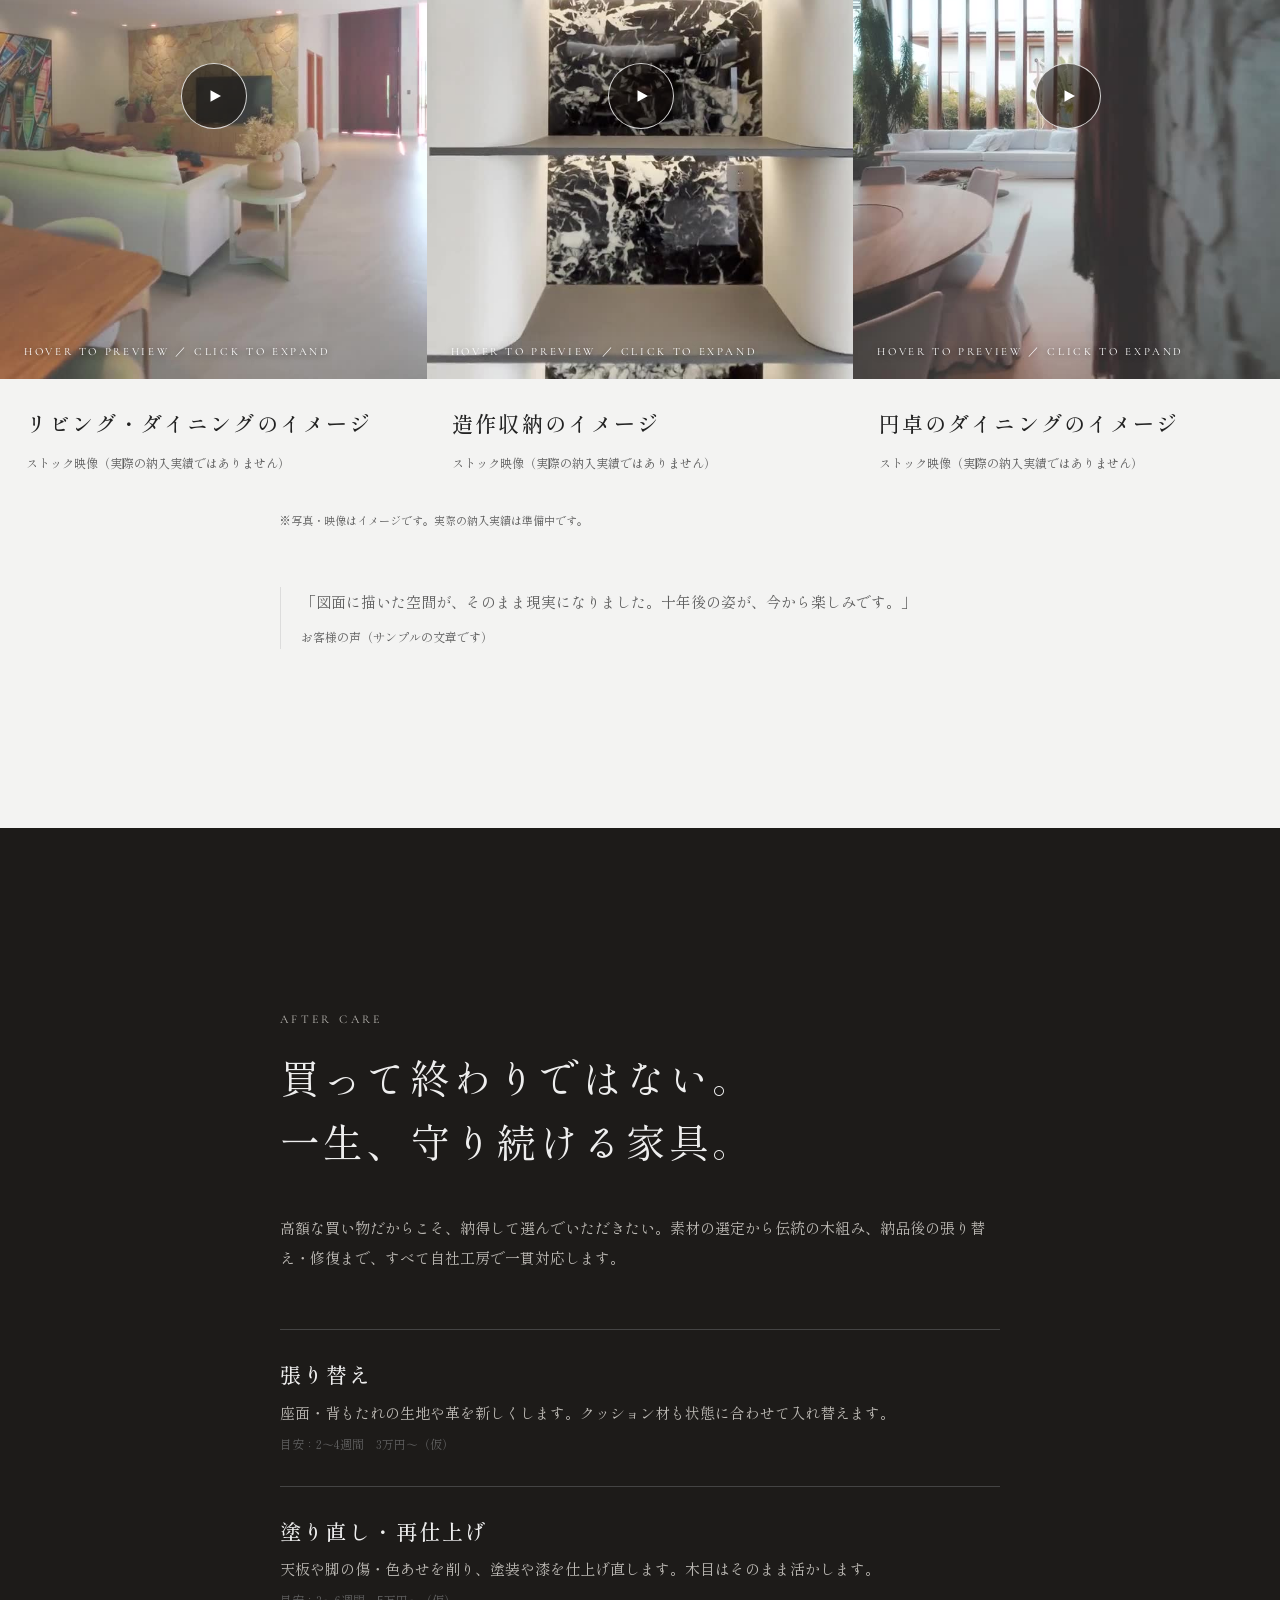
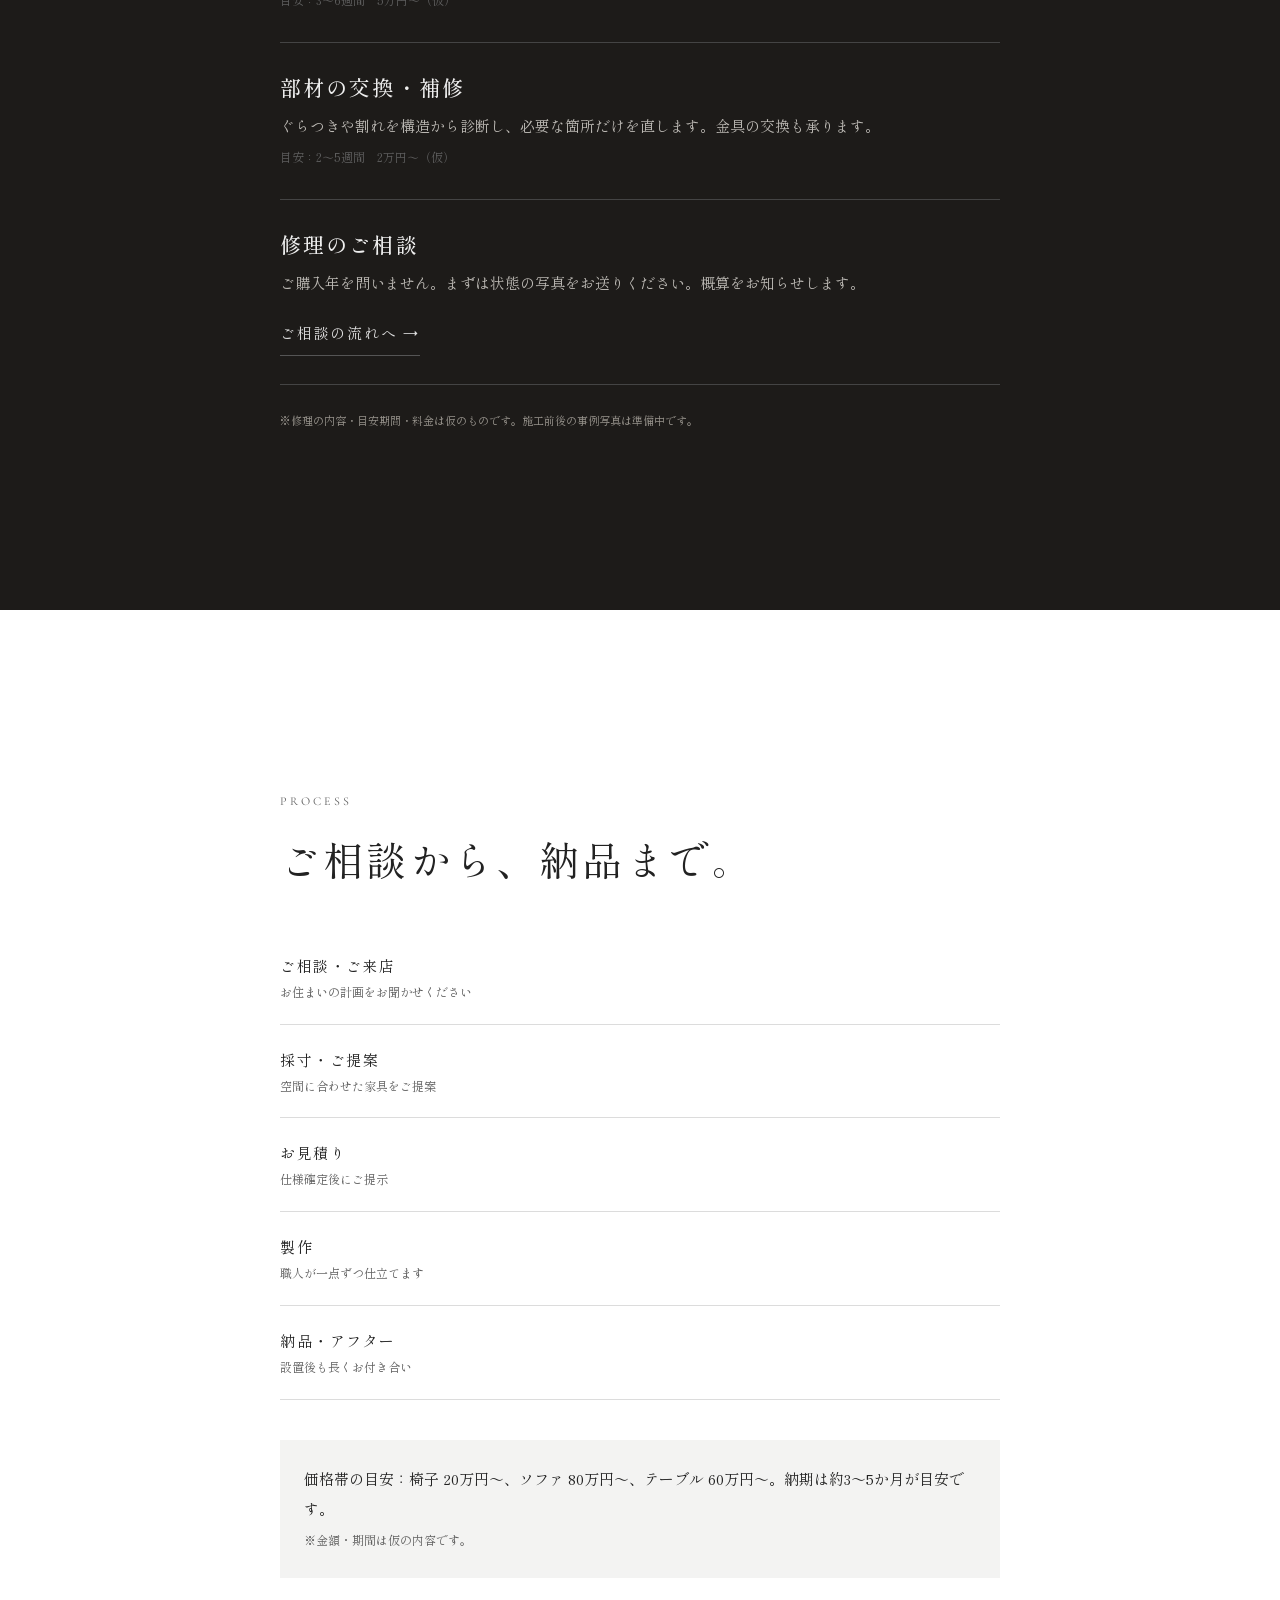
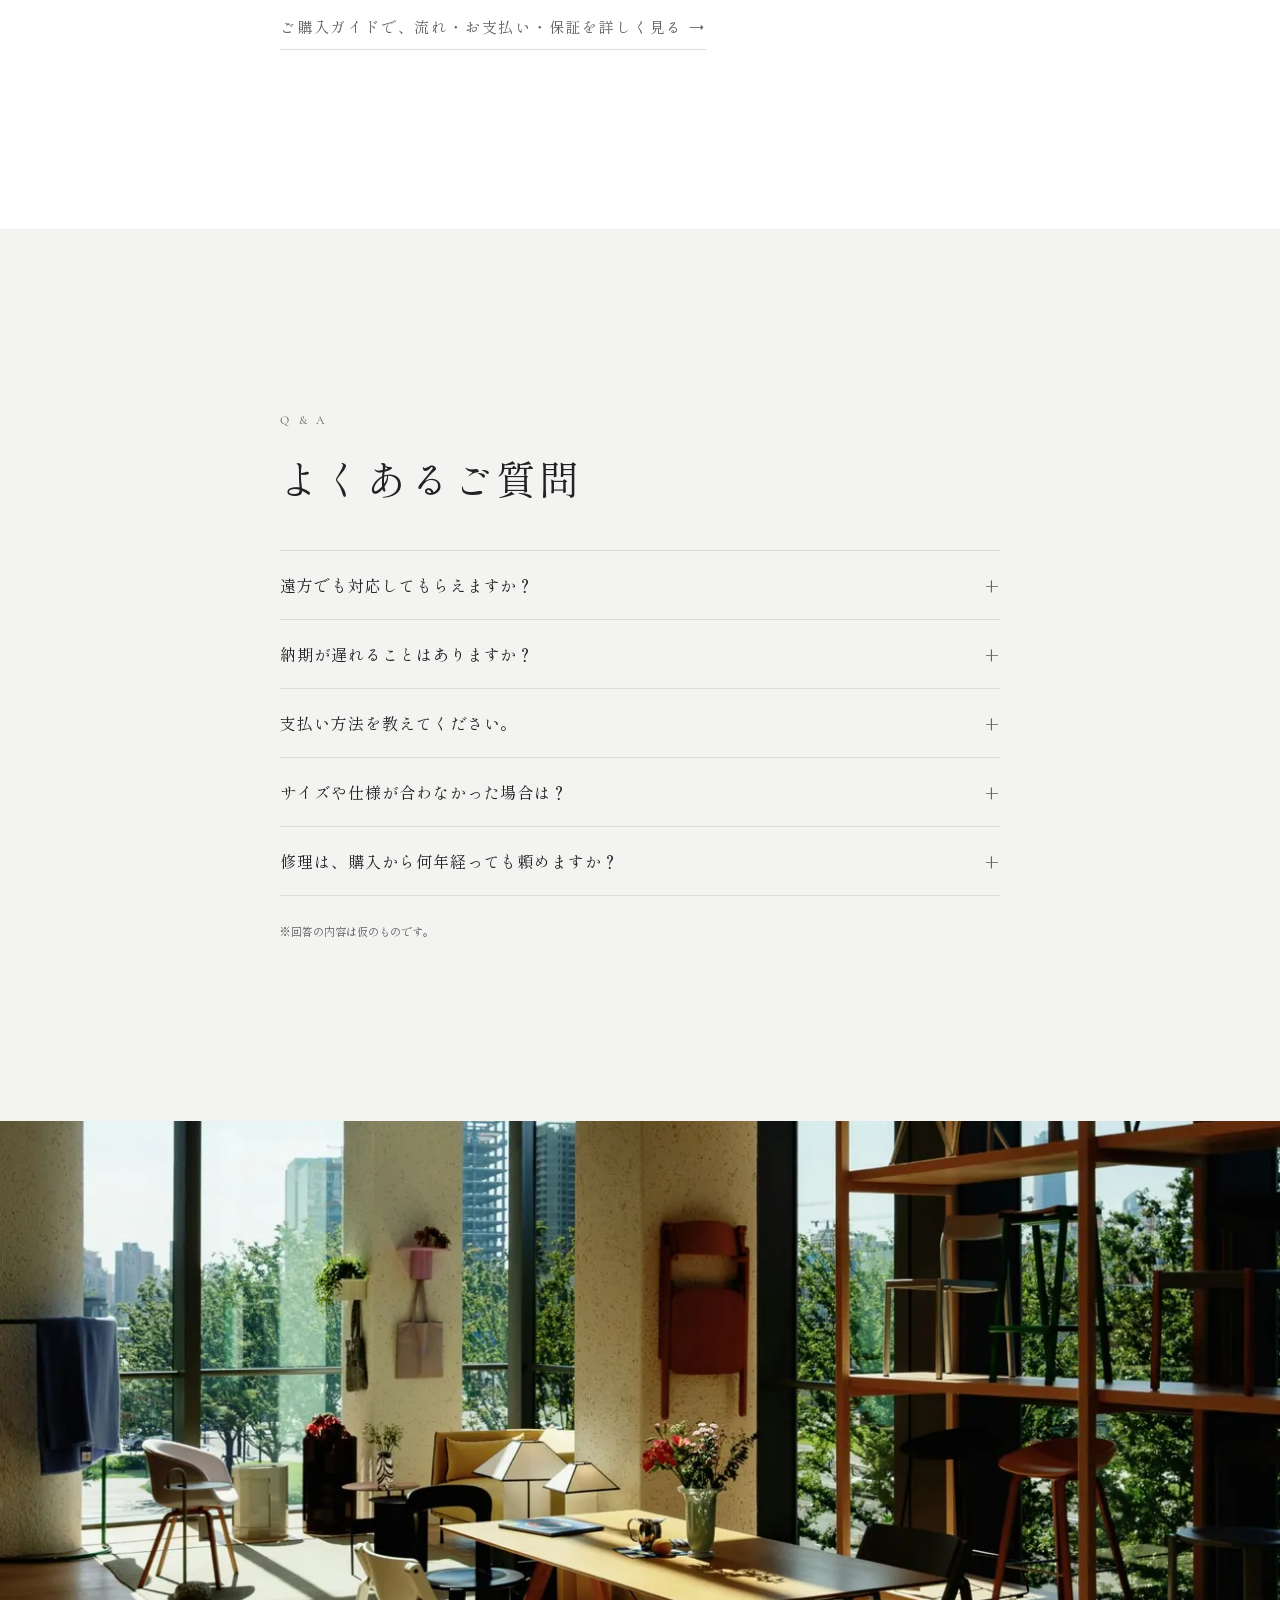
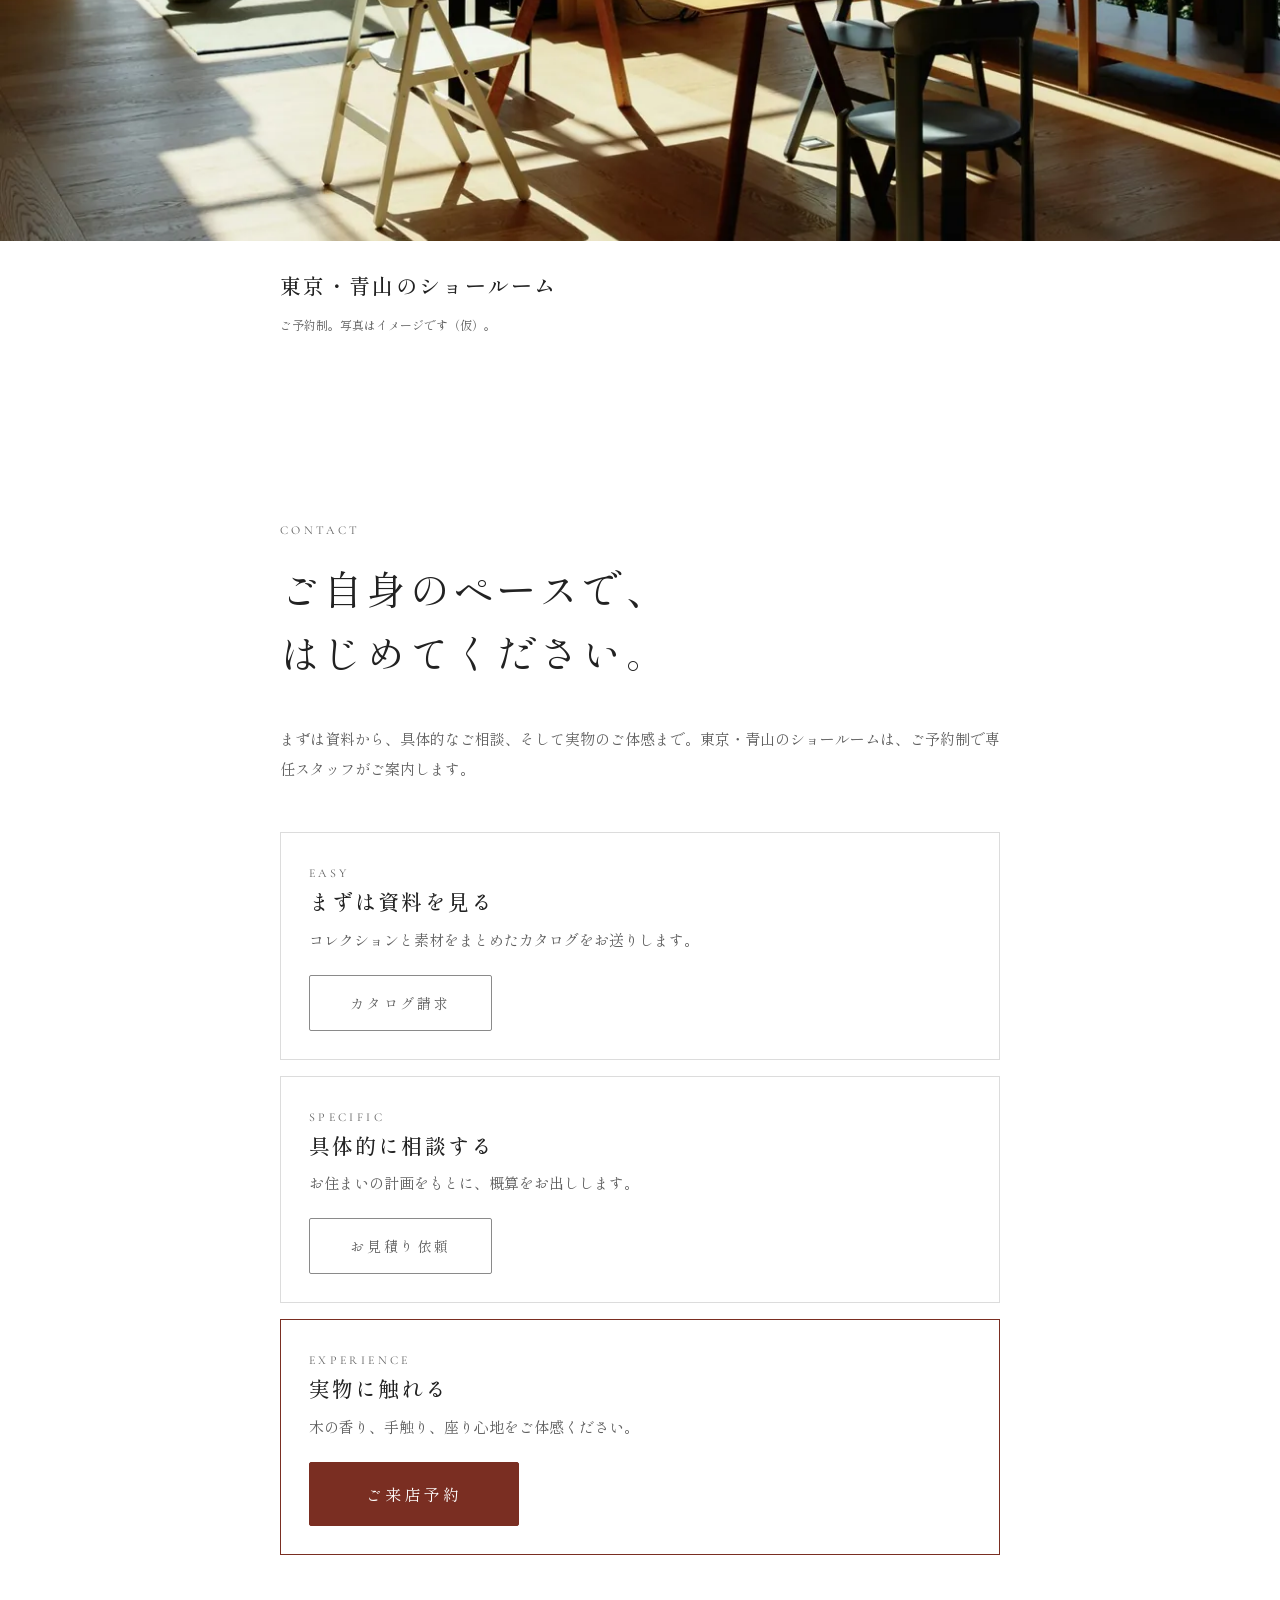
==== commit dfad2566: "トップページのタイトルと説明文を変更" ====
--- a/index.html
+++ b/index.html
@@ -3,8 +3,8 @@
 <head>
 <meta charset="utf-8">
 <meta name="viewport" content="width=device-width, initial-scale=1, viewport-fit=cover">
-<title>久遠 KUON — 全幅案</title>
-<meta name="description" content="本文は細く、写真と動画は全幅。久遠トップページの比較用デザイン案（仮）">
+<title>久遠 KUON｜無垢材の家具工房・東京青山</title>
+<meta name="description" content="1889年創業、無垢材の家具工房「久遠」。東京・青山のショールームは予約制。一脚ずつ仕立て、修理でおつきあいを続けます（架空ブランドのデザイン見本）。">
 <link rel="preconnect" href="https://fonts.googleapis.com"><link rel="preconnect" href="https://fonts.gstatic.com" crossorigin>
 <script>
 /* ページを開いたときは必ず先頭から表示し、見えない状態からふわっと表示する（スクロールして戻る動きを見せない） */
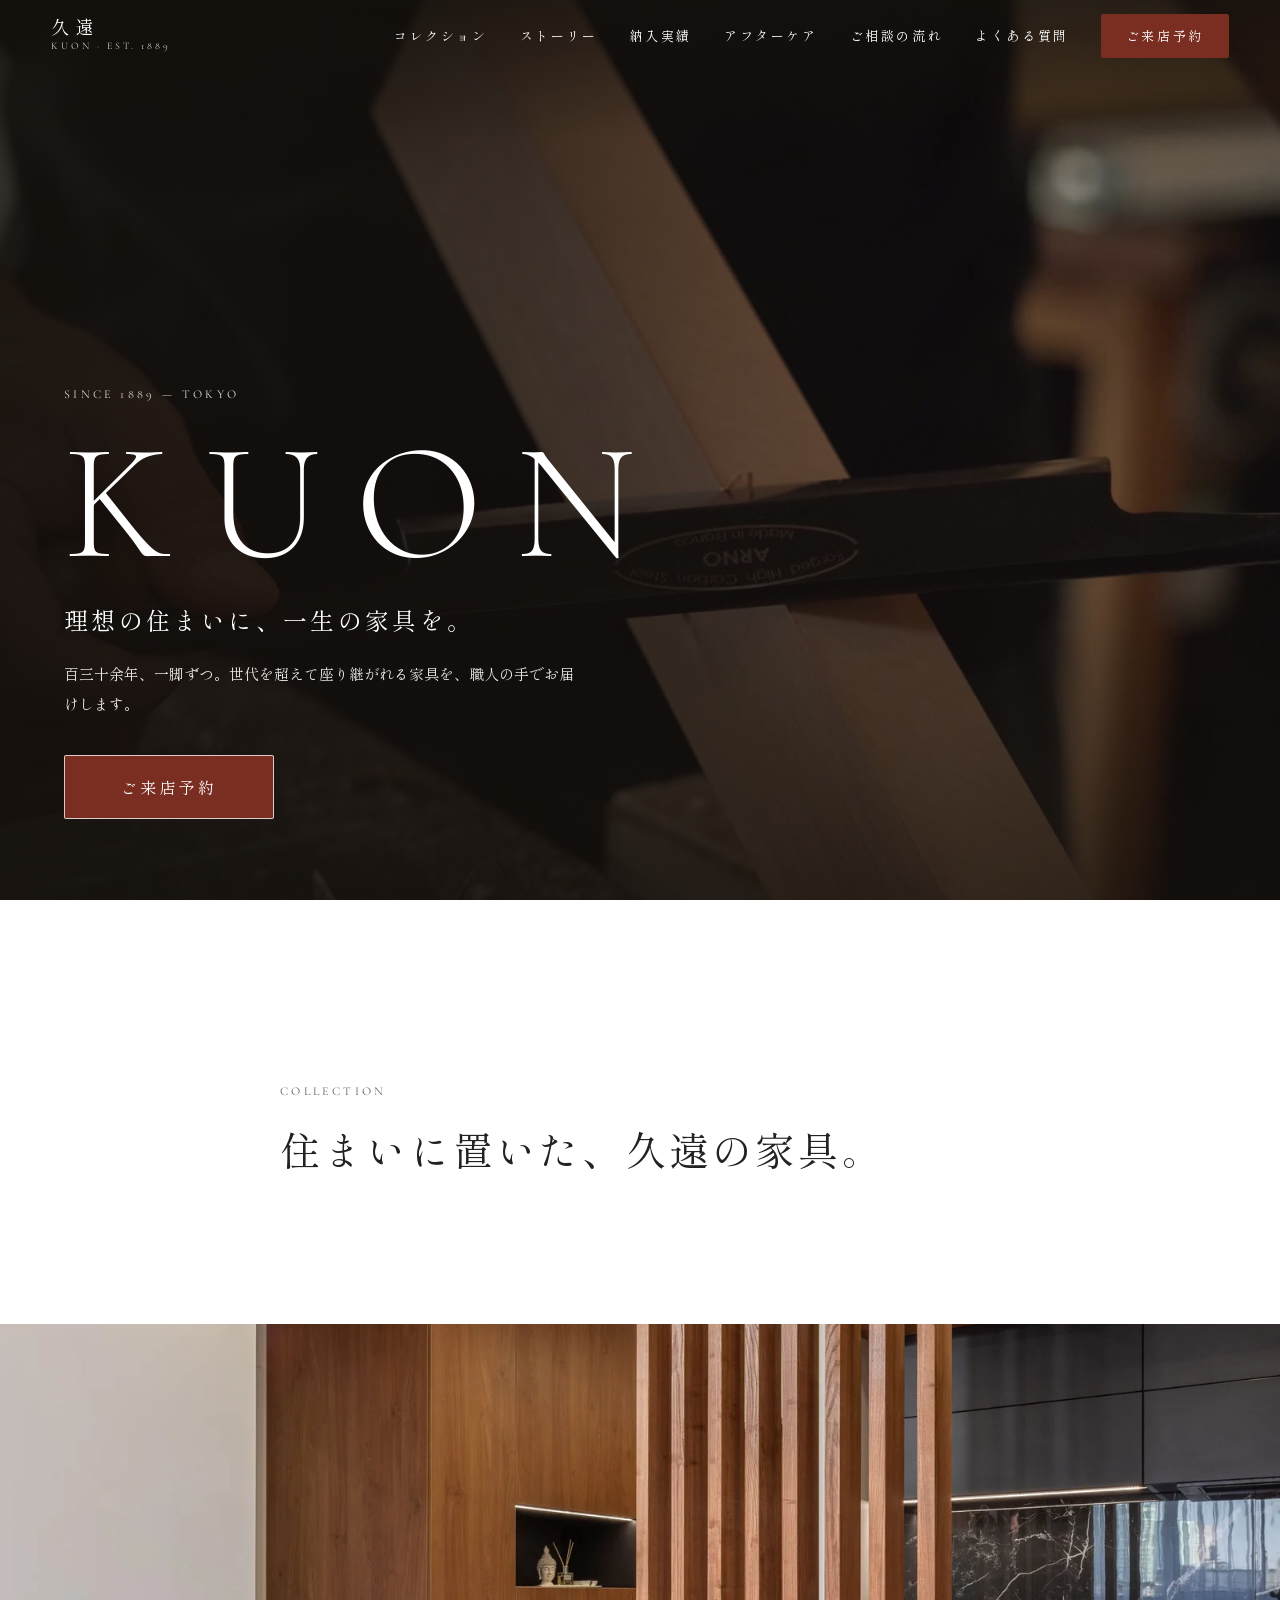
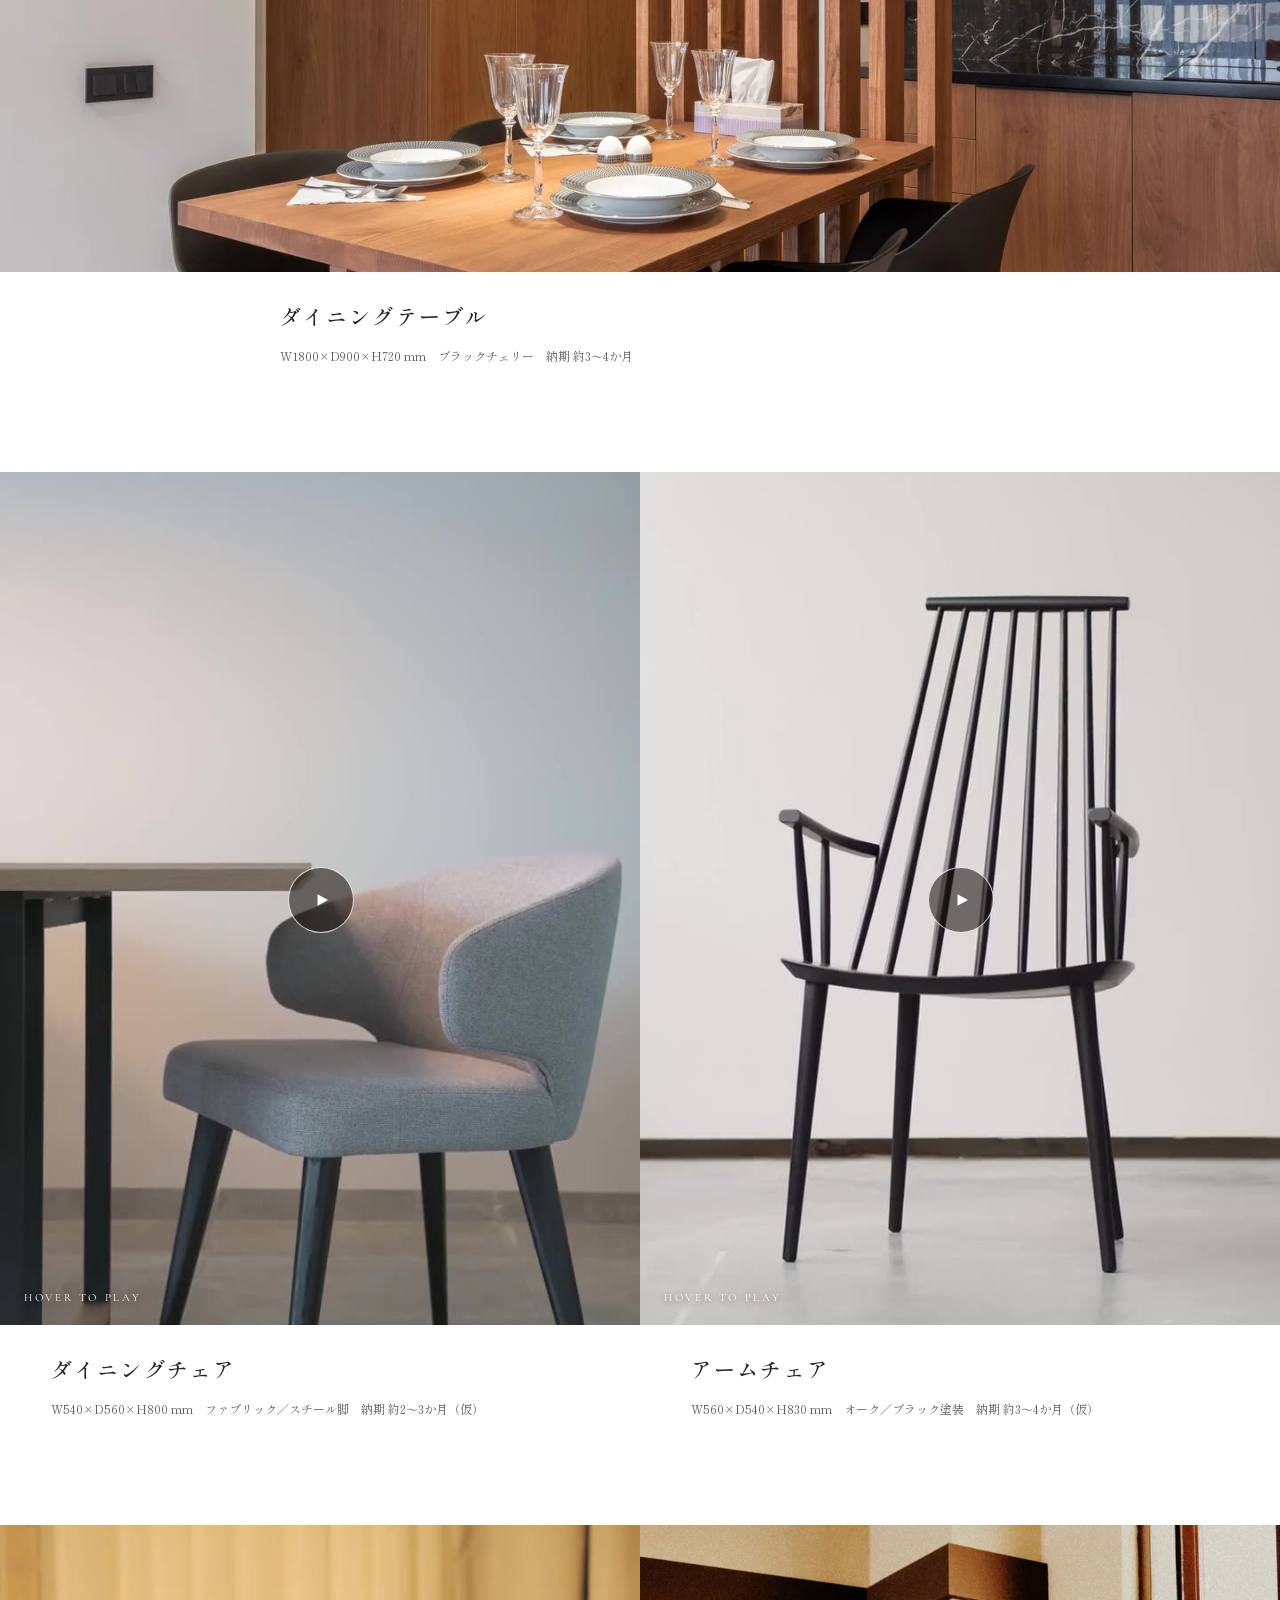
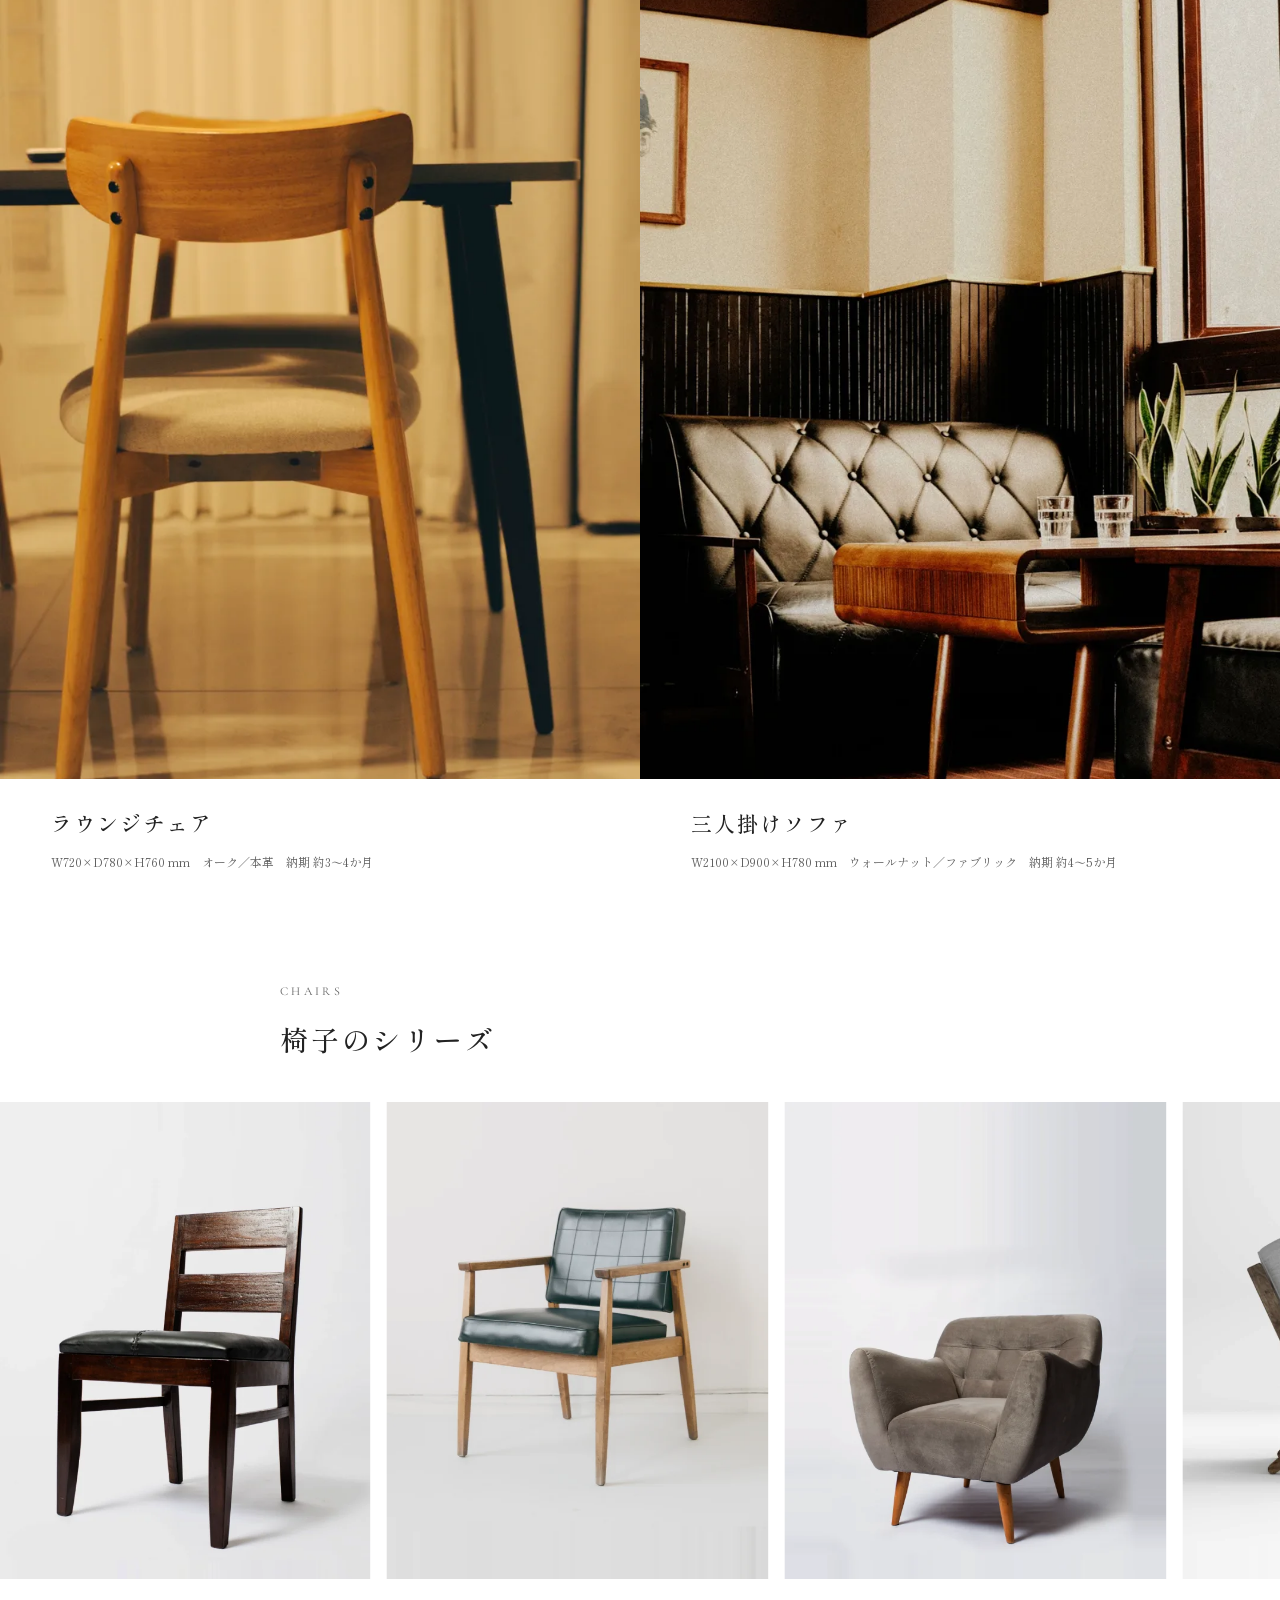
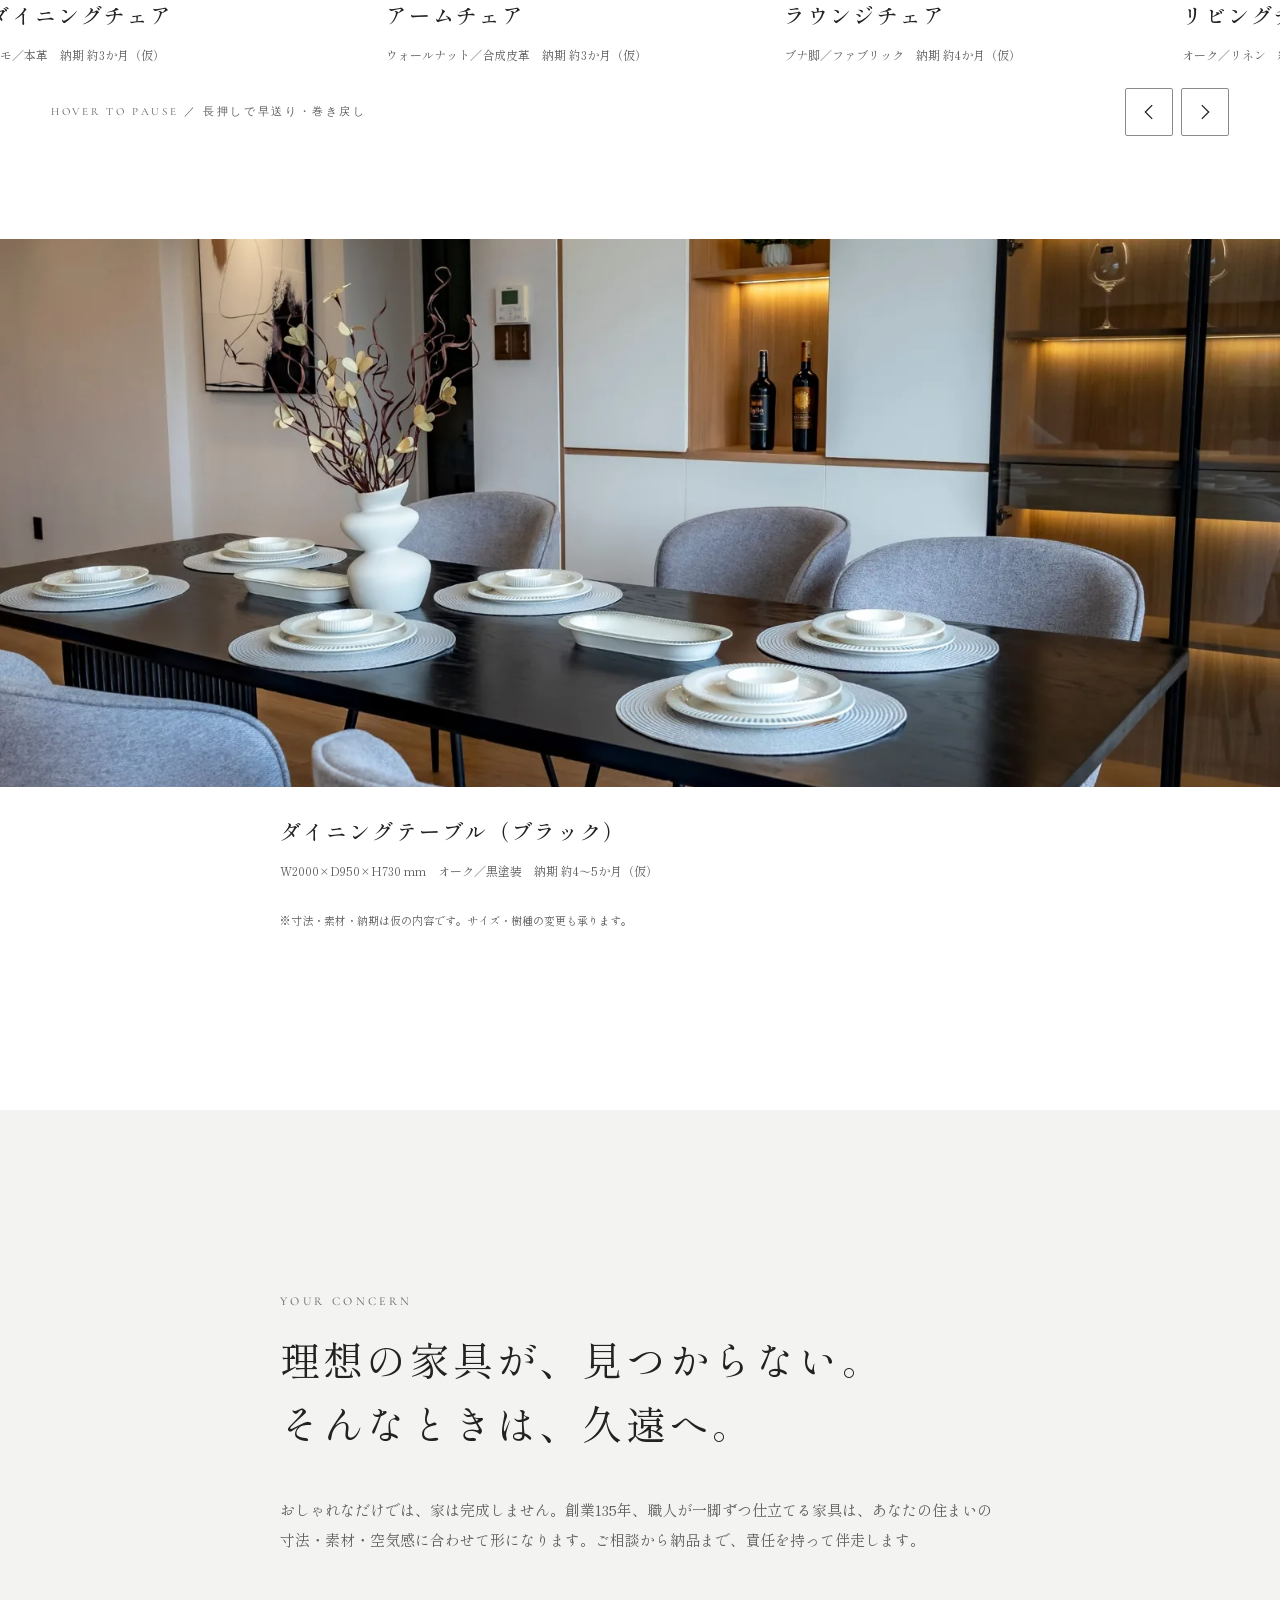
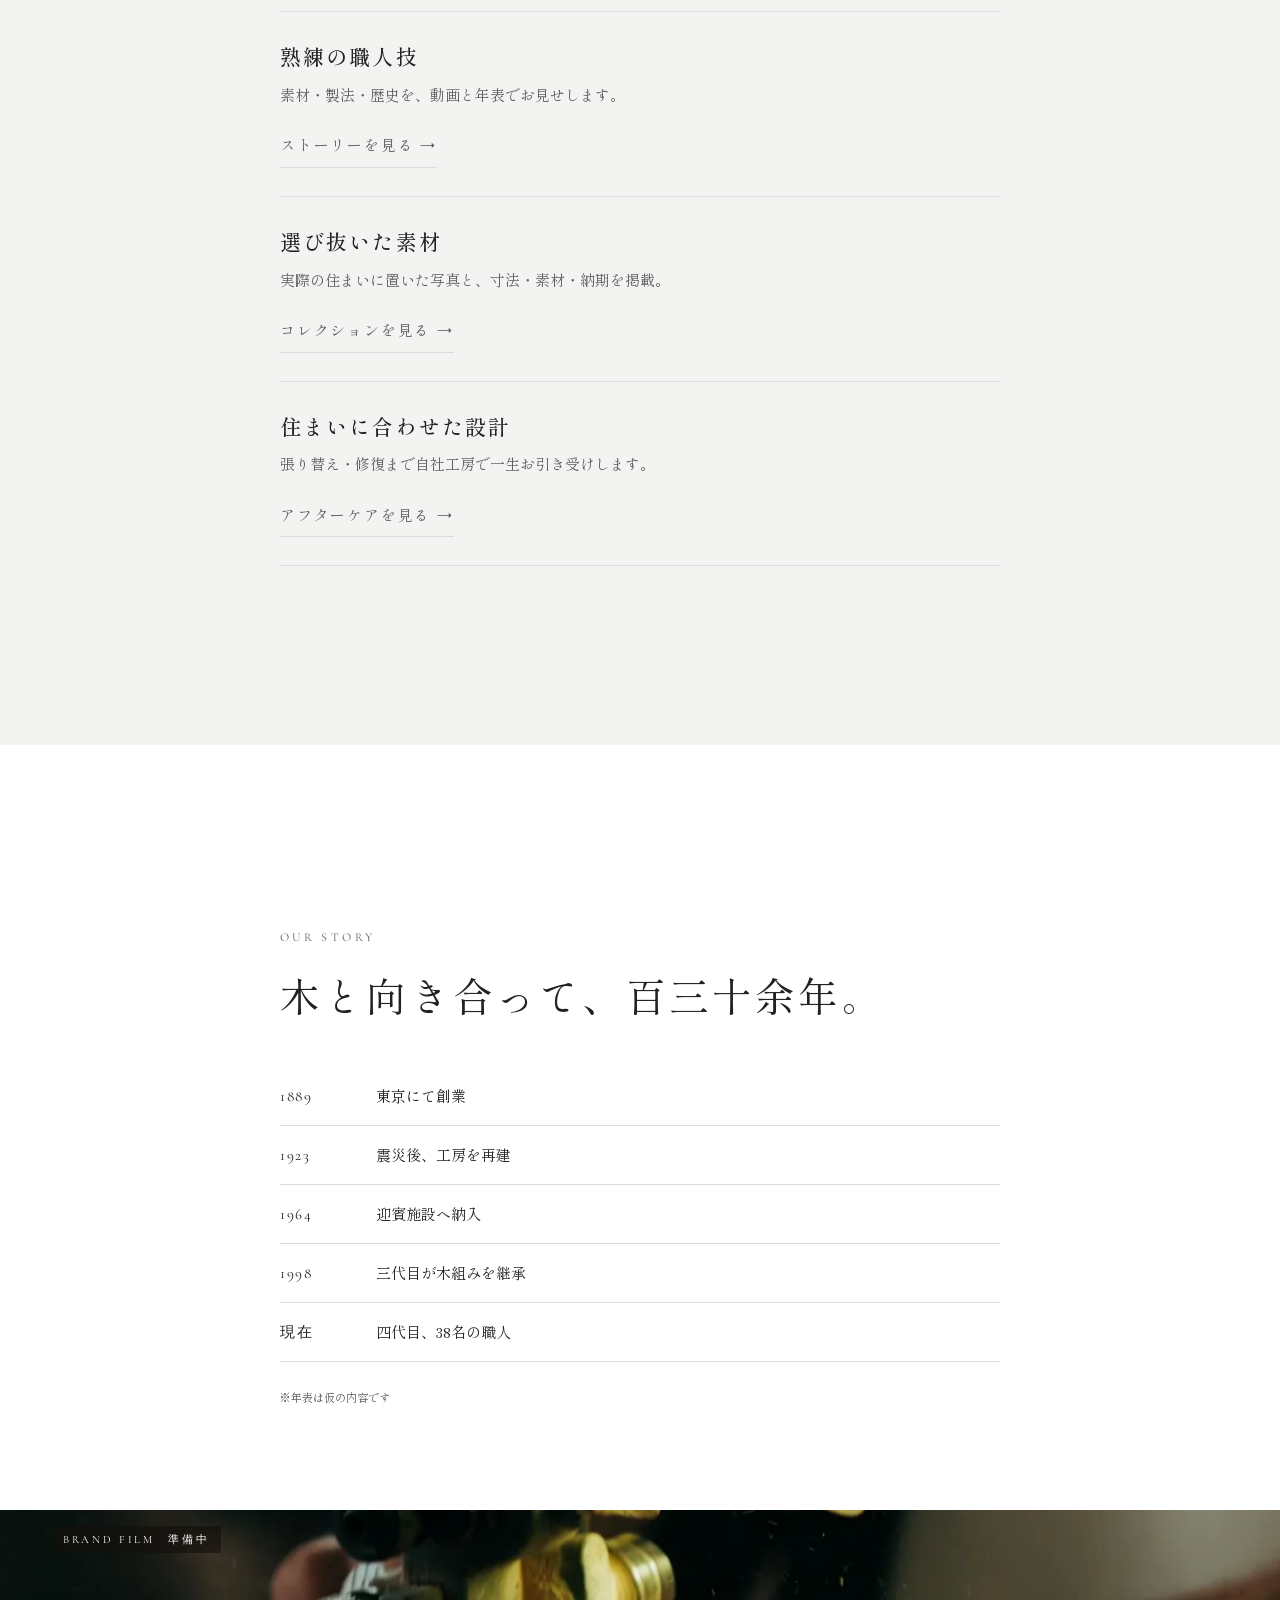
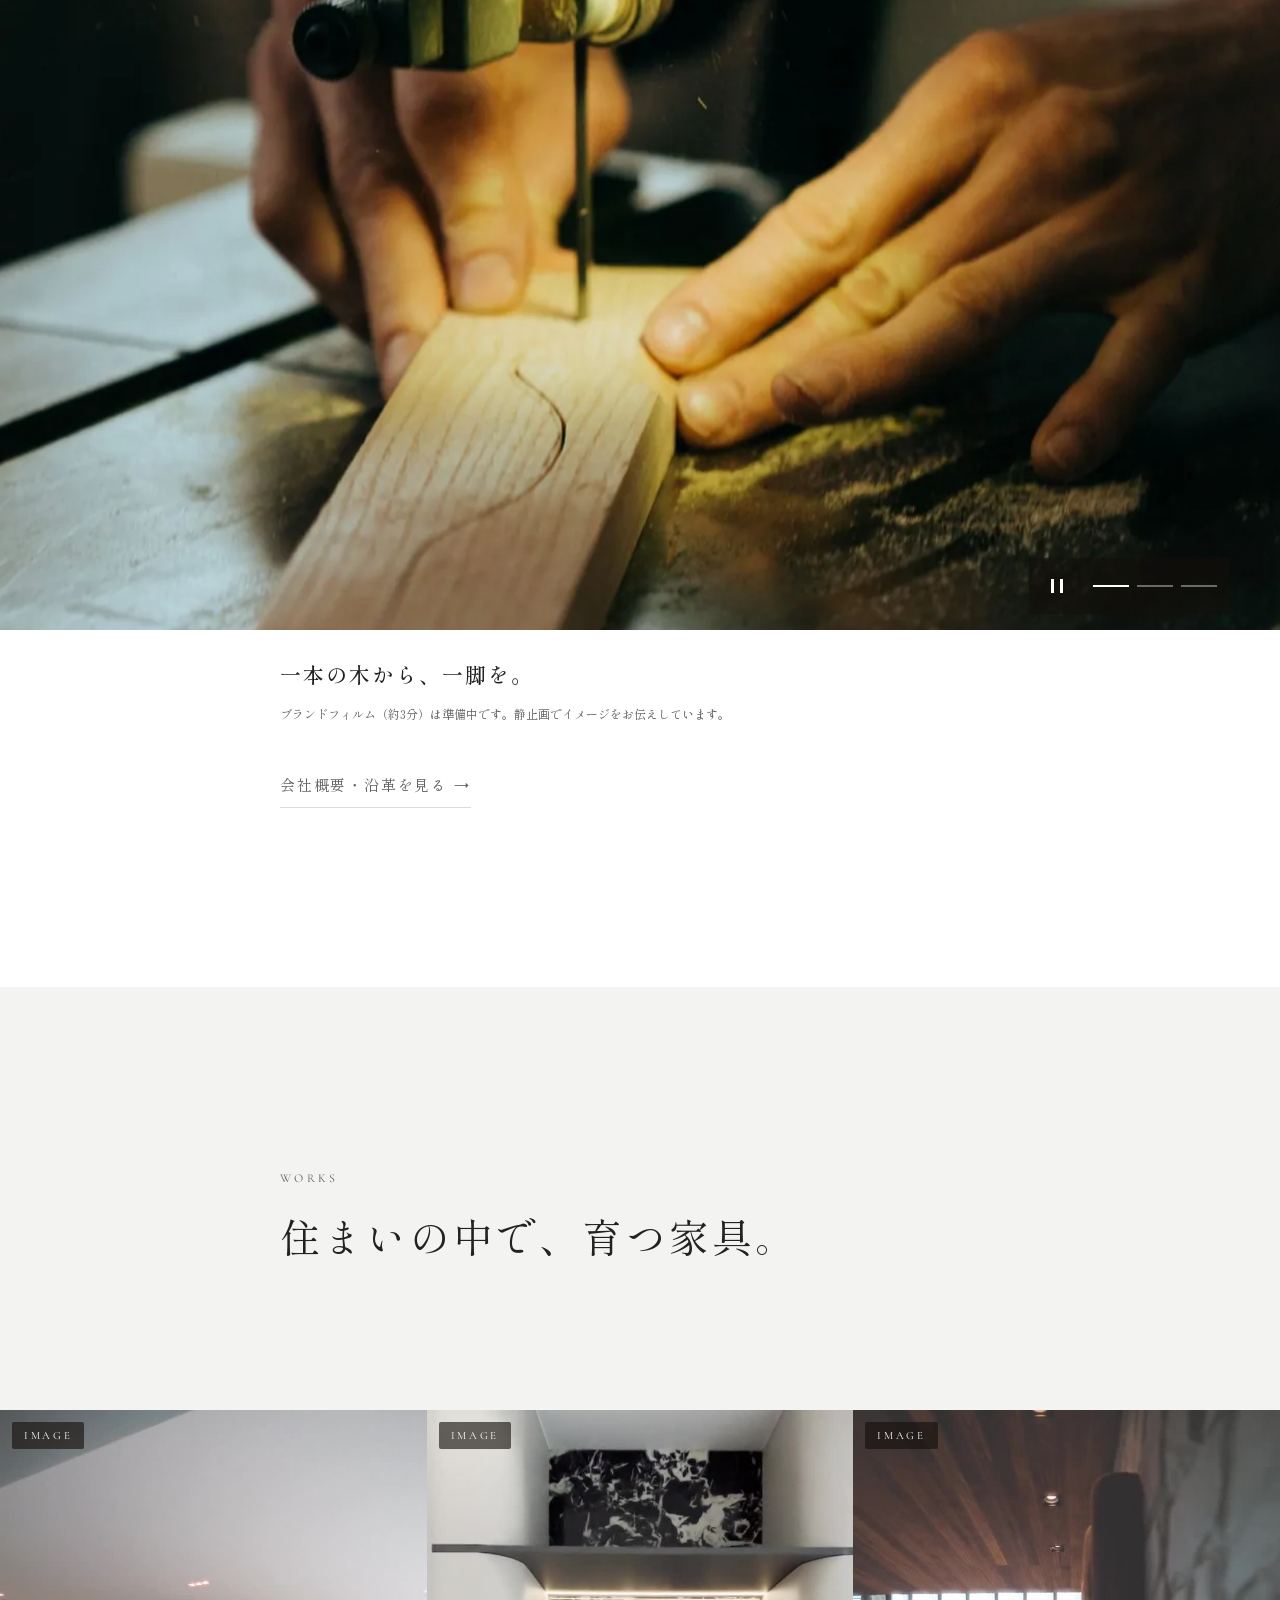
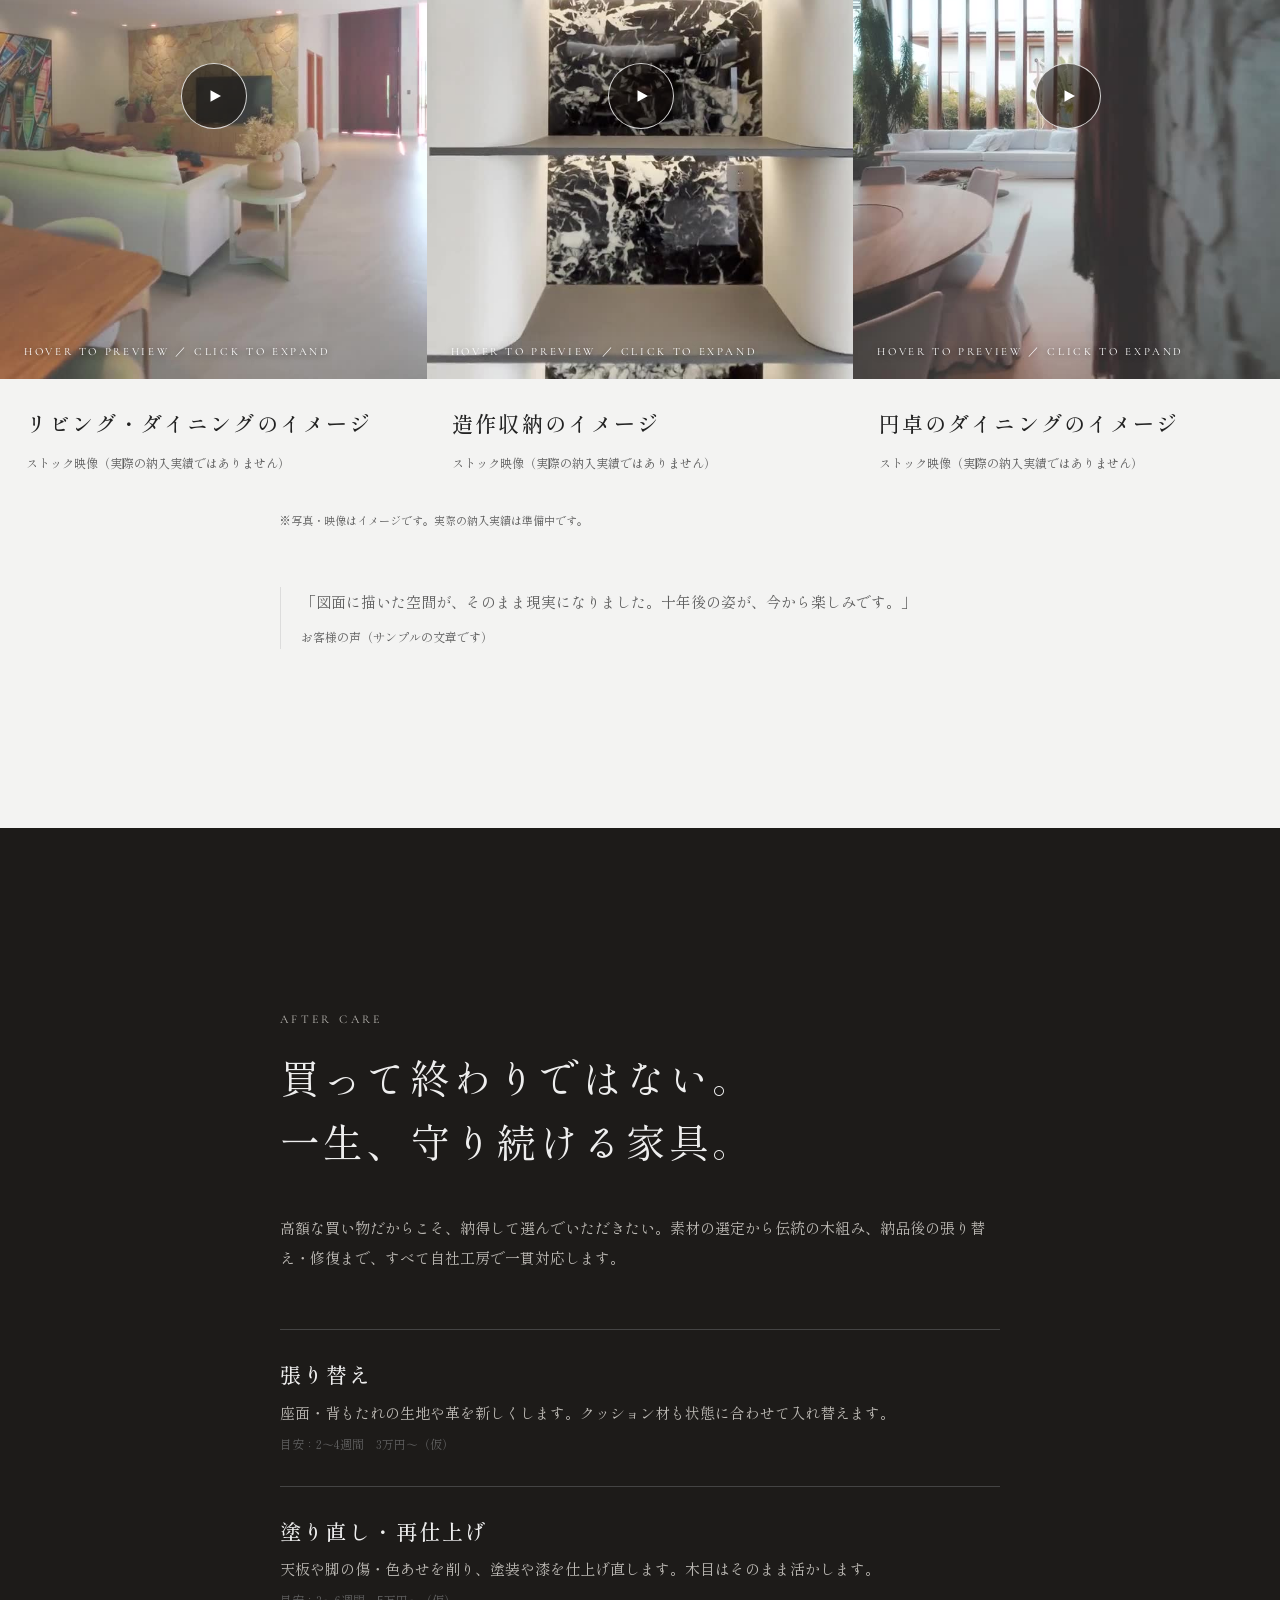
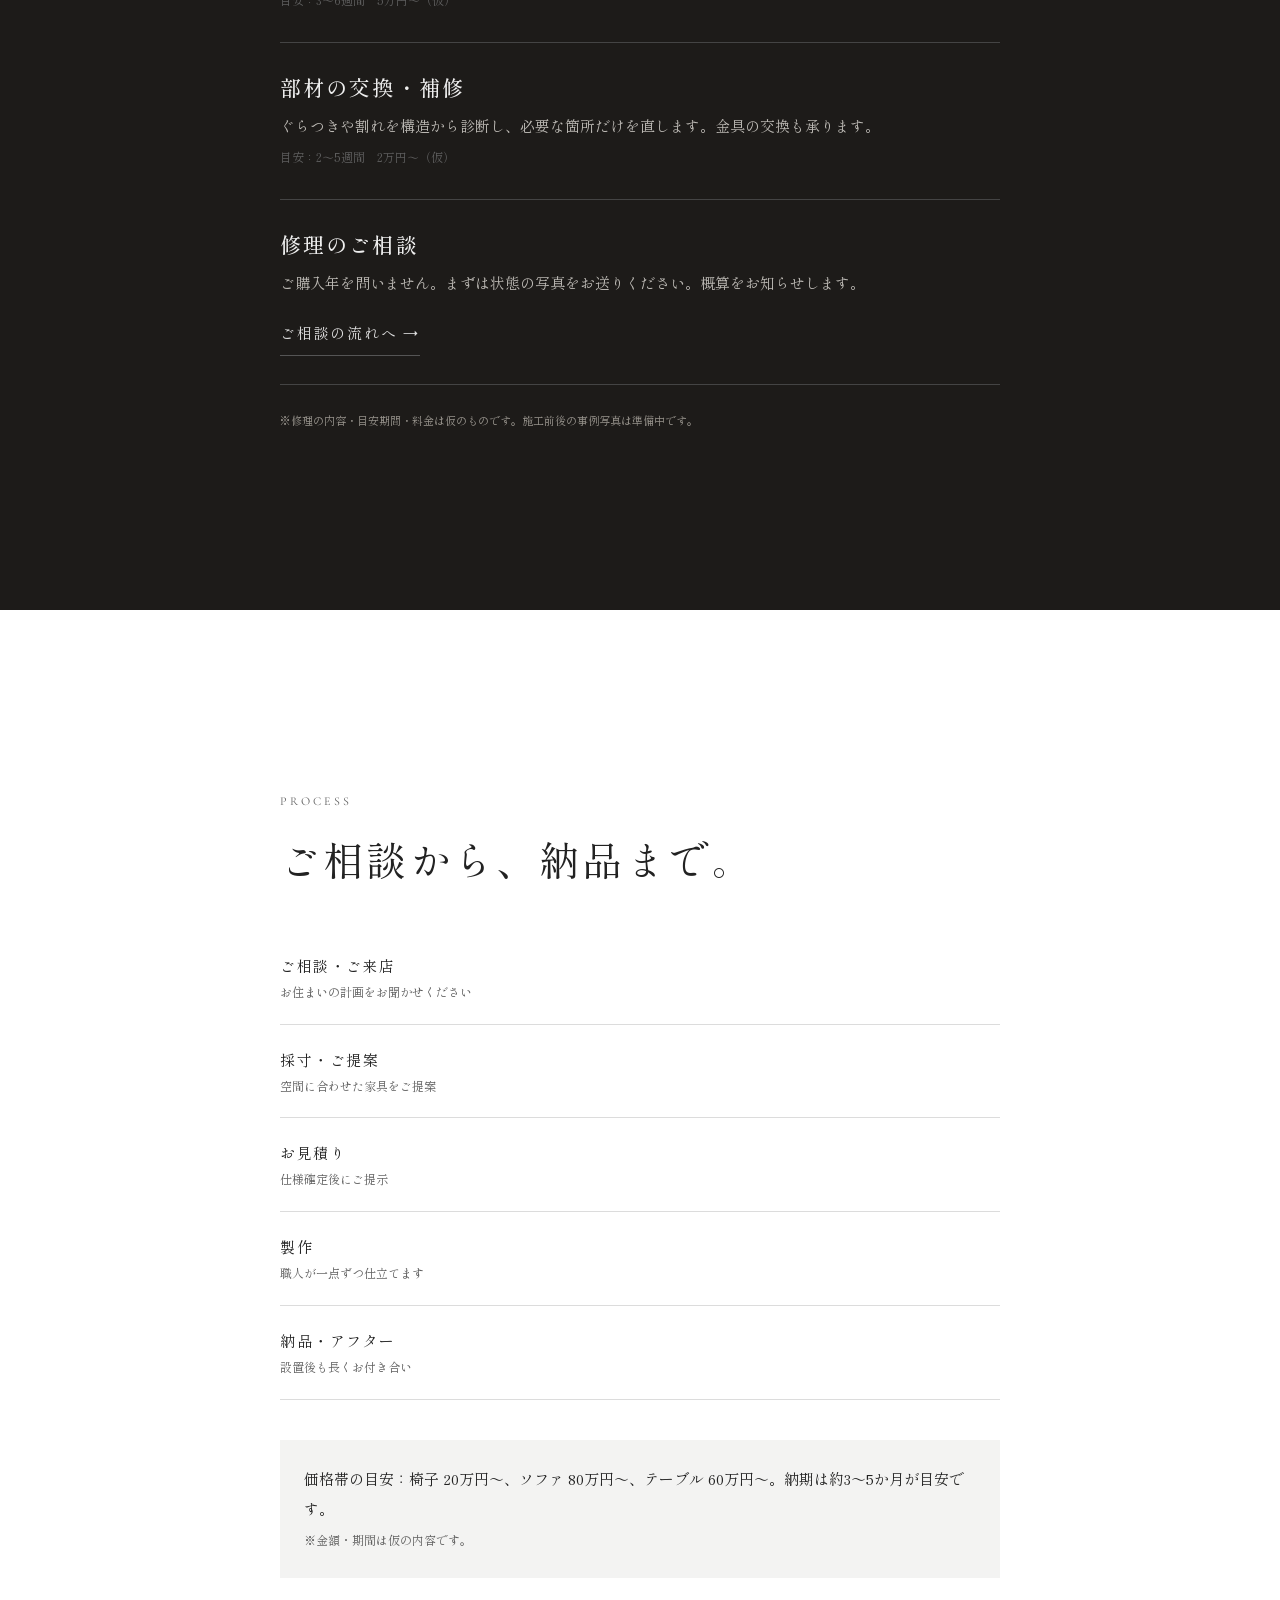
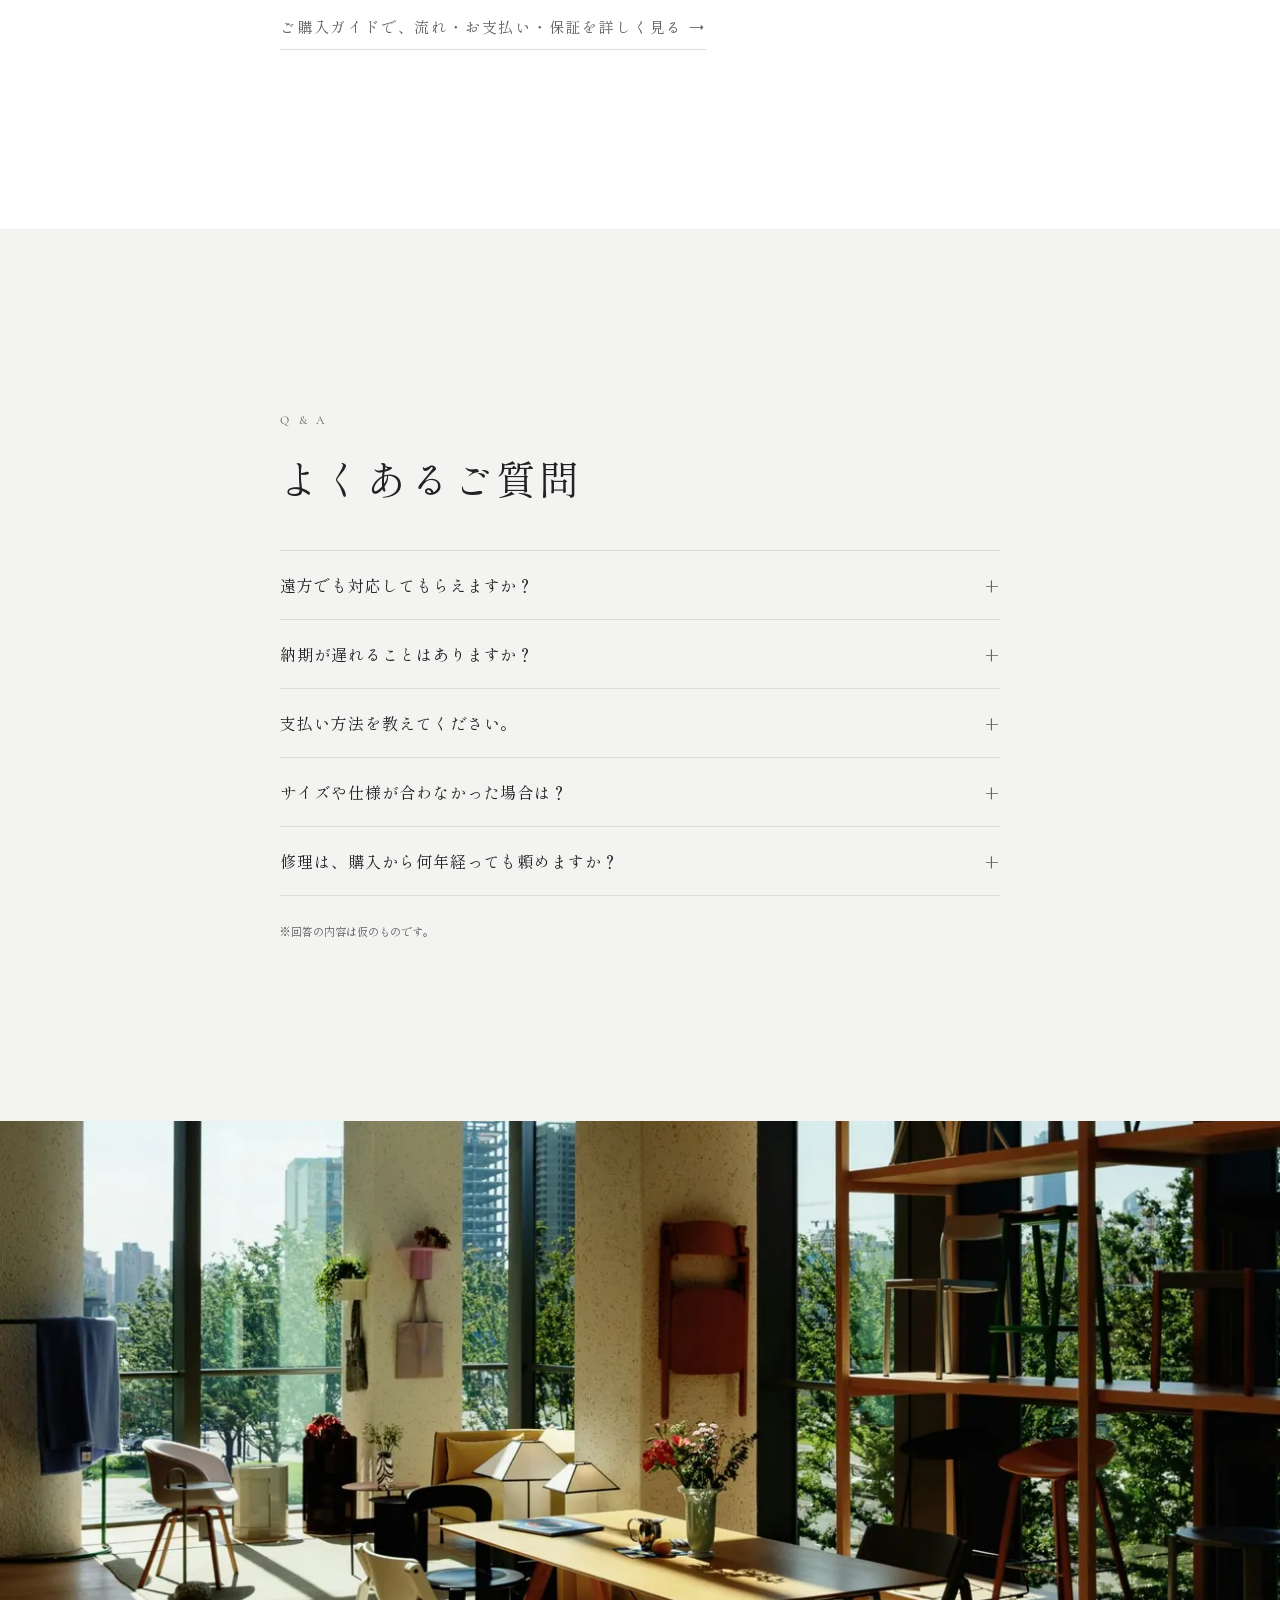
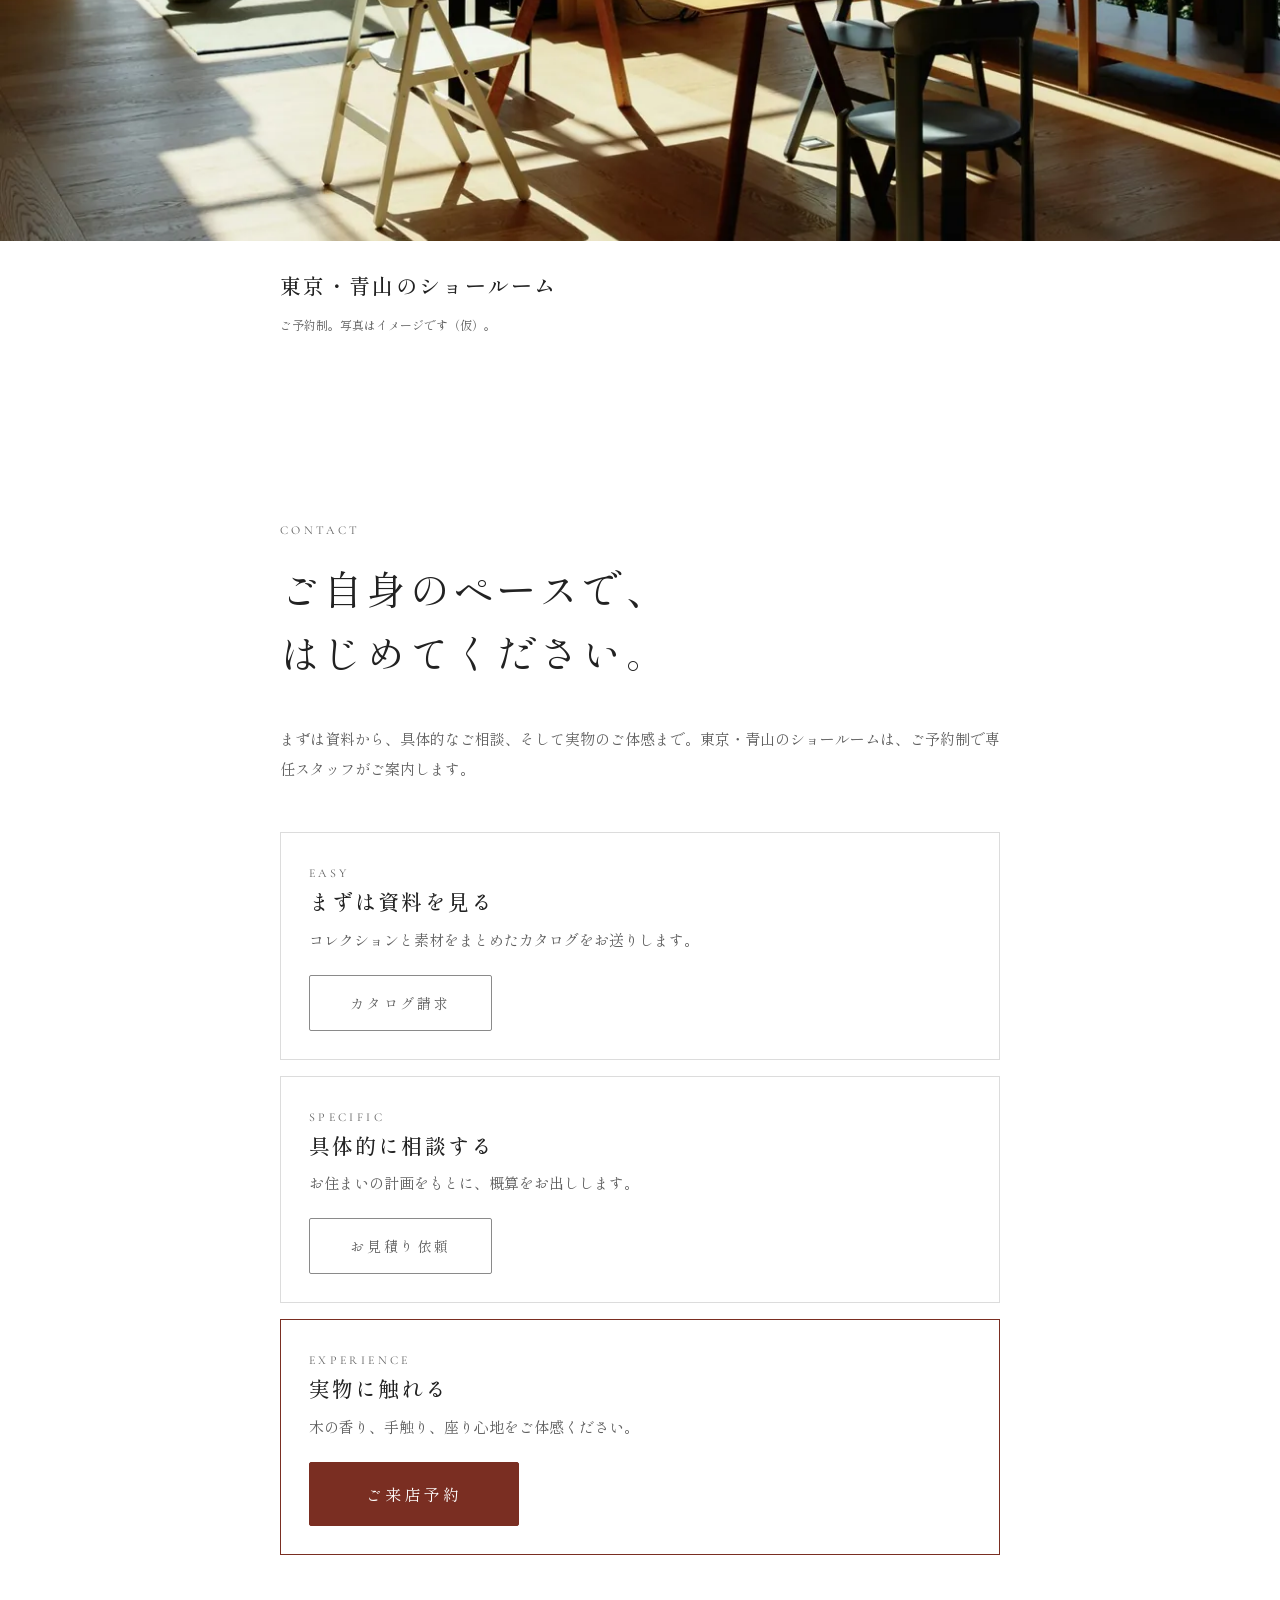
==== commit eb5db22c: "ページ内リンクのスクロールをやわらかい動きに変更" ====
--- a/index.html
+++ b/index.html
@@ -764,5 +764,34 @@
   },{passive:true});
 })();
 </script>
+<script>
+/* ページ内リンクをやわらかく動かす：動きの速さ・なめらかさはここで調整（dur の数字） */
+(function(){
+  var root=document.documentElement,raf=0;
+  var reduce=window.matchMedia&&matchMedia('(prefers-reduced-motion: reduce)').matches;
+  function ease(t){return t<.5?4*t*t*t:1-Math.pow(-2*t+2,3)/2}           // ゆっくり始まり、ゆっくり止まる
+  function target(el){var m=parseFloat(getComputedStyle(el).scrollMarginTop)||0;
+    return Math.max(0,Math.min(el.getBoundingClientRect().top+window.scrollY-m,root.scrollHeight-window.innerHeight))}
+  function stop(){if(raf){cancelAnimationFrame(raf);raf=0}root.style.scrollBehavior=''}
+  ['wheel','touchstart','keydown','mousedown'].forEach(function(t){addEventListener(t,stop,{passive:true})});
+  document.addEventListener('click',function(e){
+    var a=e.target.closest&&e.target.closest('a[href^="#"]');
+    if(!a||e.defaultPrevented||e.button||e.metaKey||e.ctrlKey||e.shiftKey)return;
+    var id=decodeURIComponent(a.getAttribute('href').slice(1)),el=id&&document.getElementById(id);
+    if(!el)return;
+    e.preventDefault();stop();
+    try{history.pushState(null,'','#'+id)}catch(x){}
+    var start=window.scrollY;
+    if(reduce){window.scrollTo(0,target(el));return}
+    var dur=Math.min(1800,Math.max(900,Math.abs(target(el)-start)*0.6)),t0=performance.now();   // 900〜1800ミリ秒
+    root.style.scrollBehavior='auto';
+    (function step(now){
+      var p=Math.min(1,(now-t0)/dur),to=target(el);                      // 毎回、行き先を測り直す（画像の読み込みでずれても追従）
+      window.scrollTo(0,start+(to-start)*ease(p));
+      if(p<1)raf=requestAnimationFrame(step);else{raf=0;root.style.scrollBehavior=''}
+    })(t0);
+  });
+})();
+</script>
 </body>
 </html>
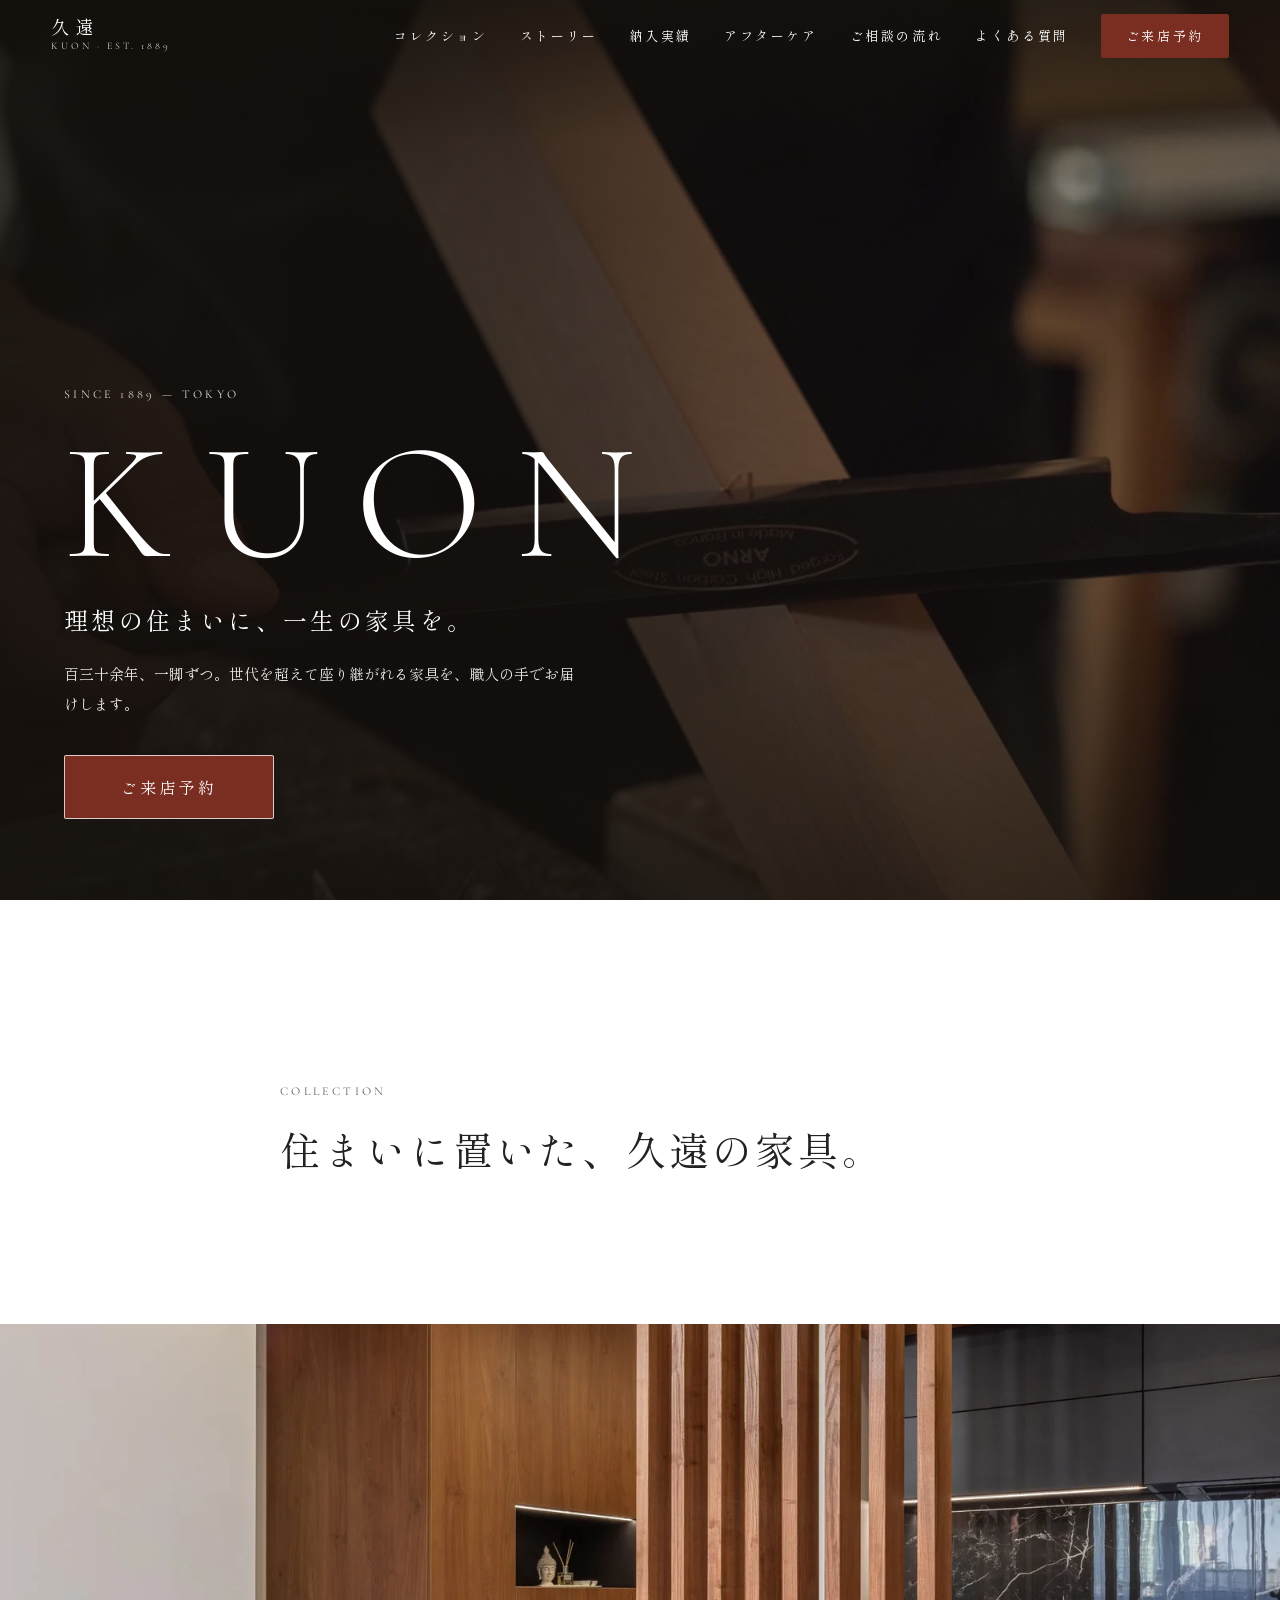
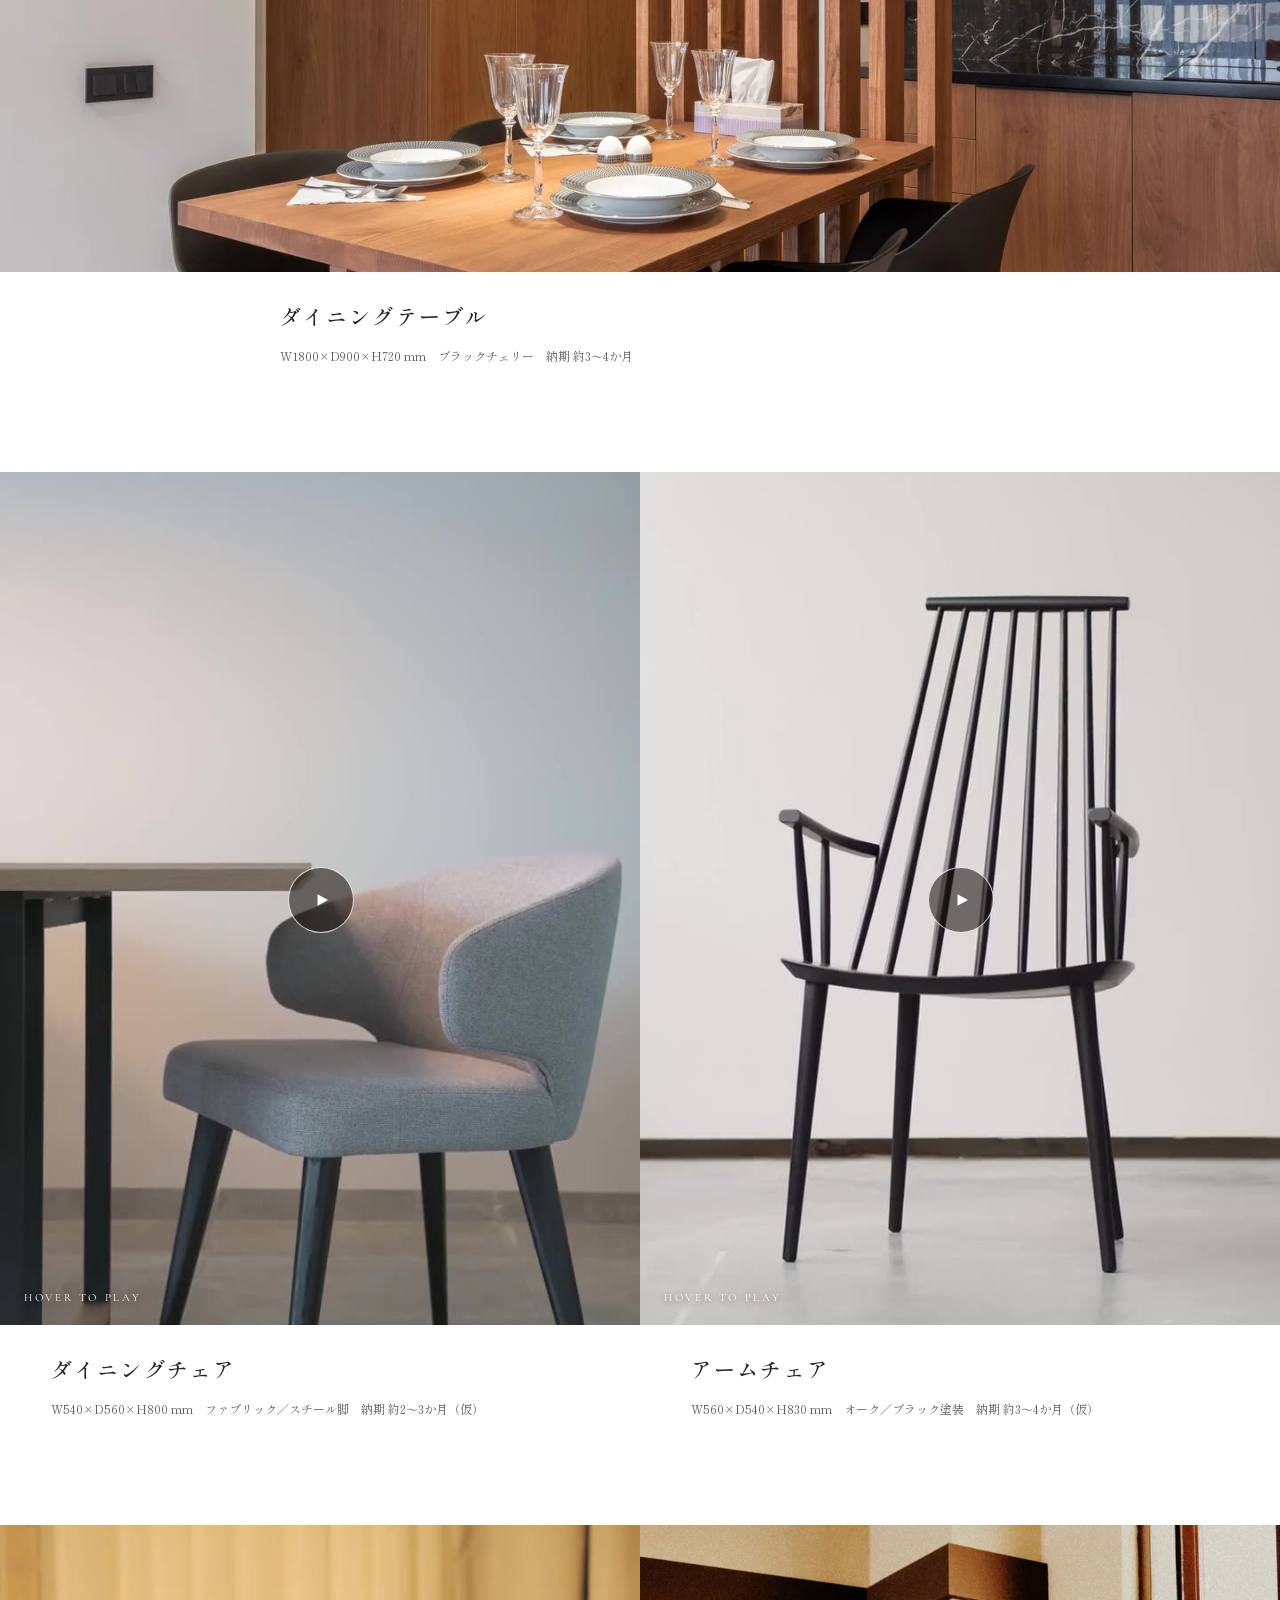
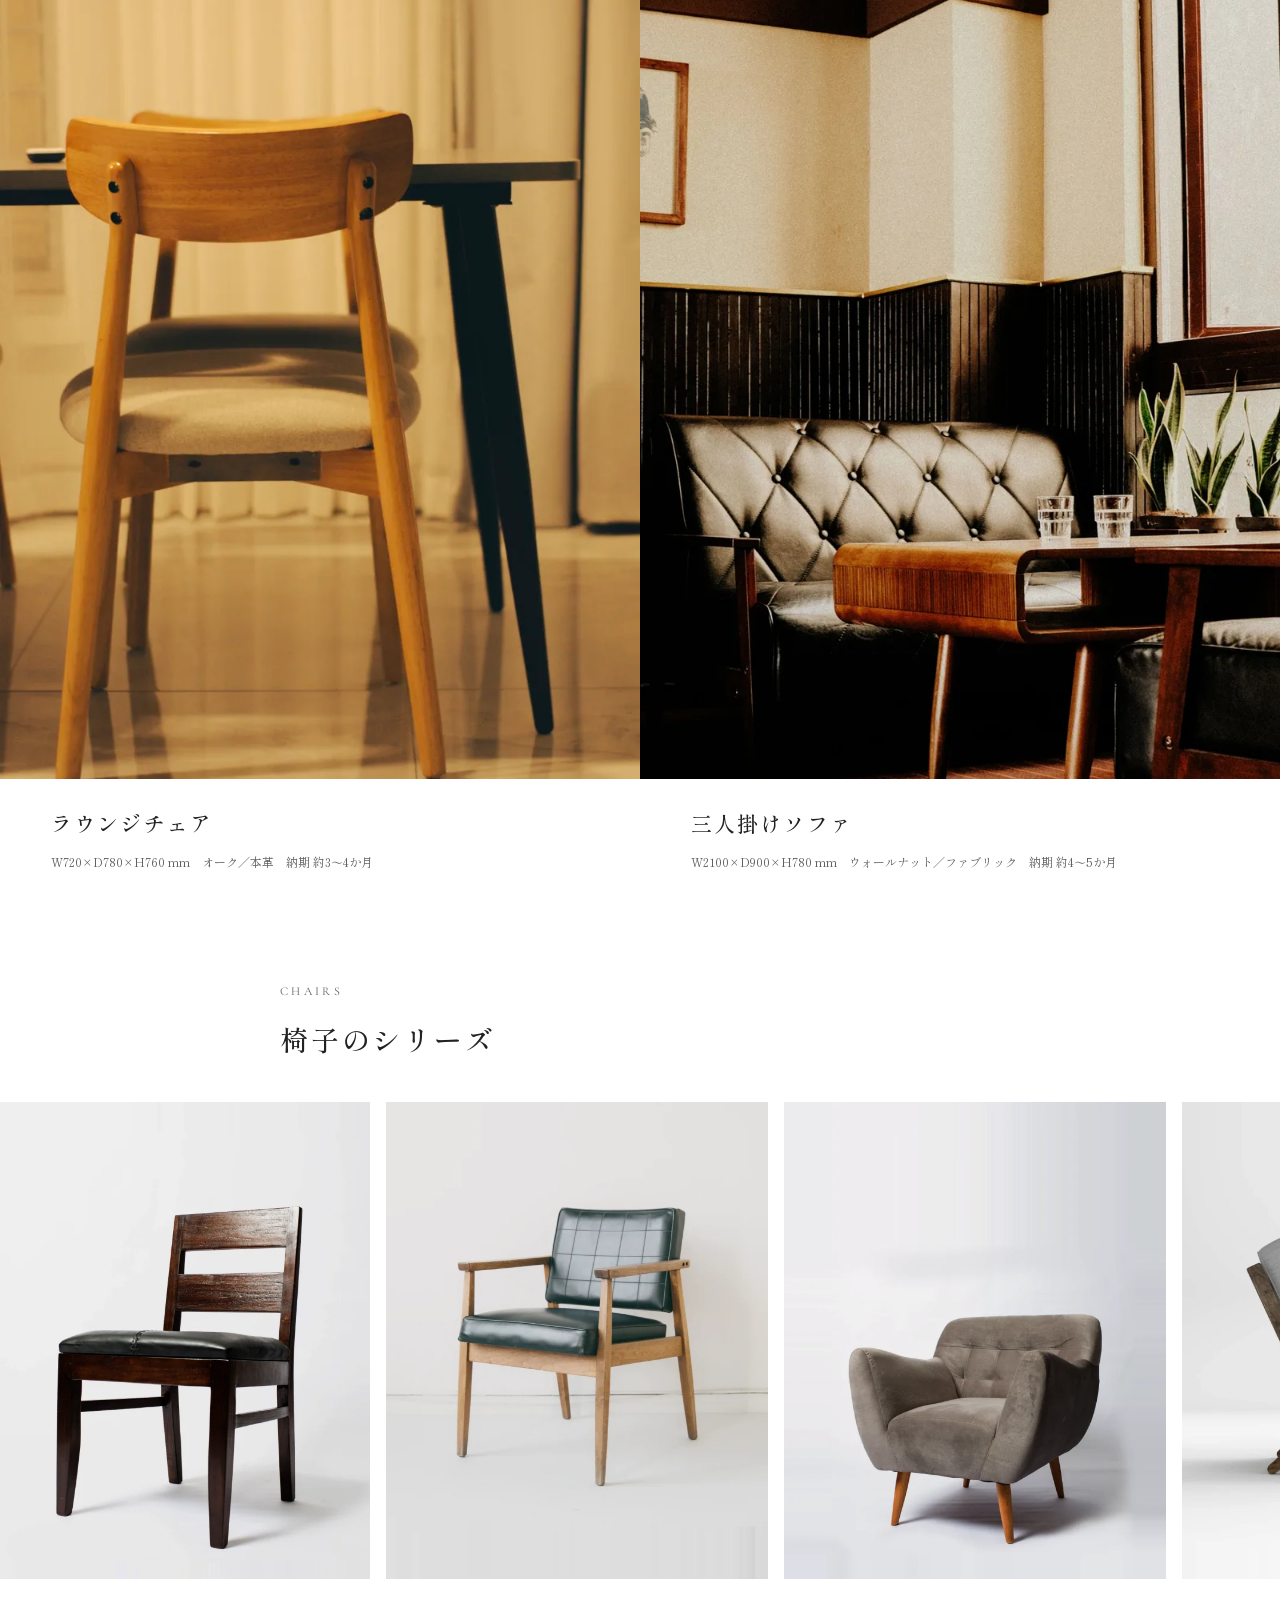
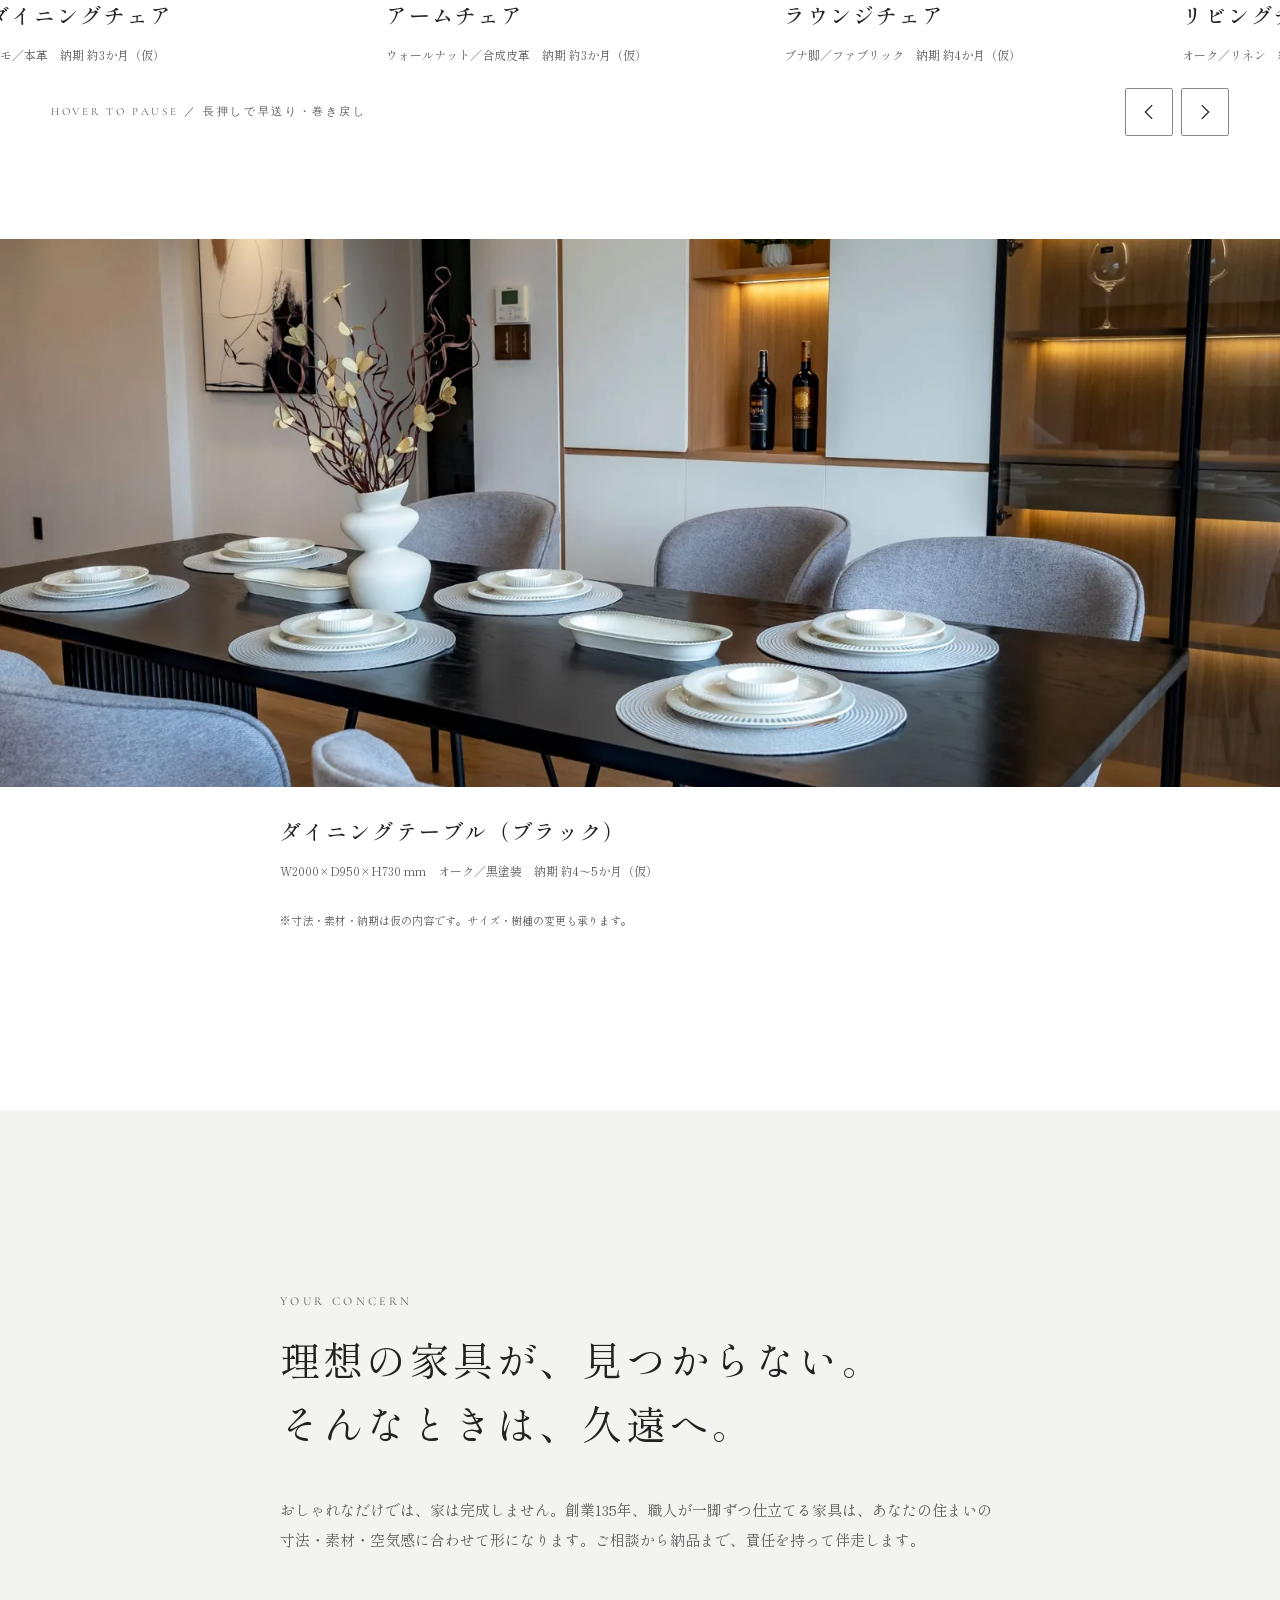
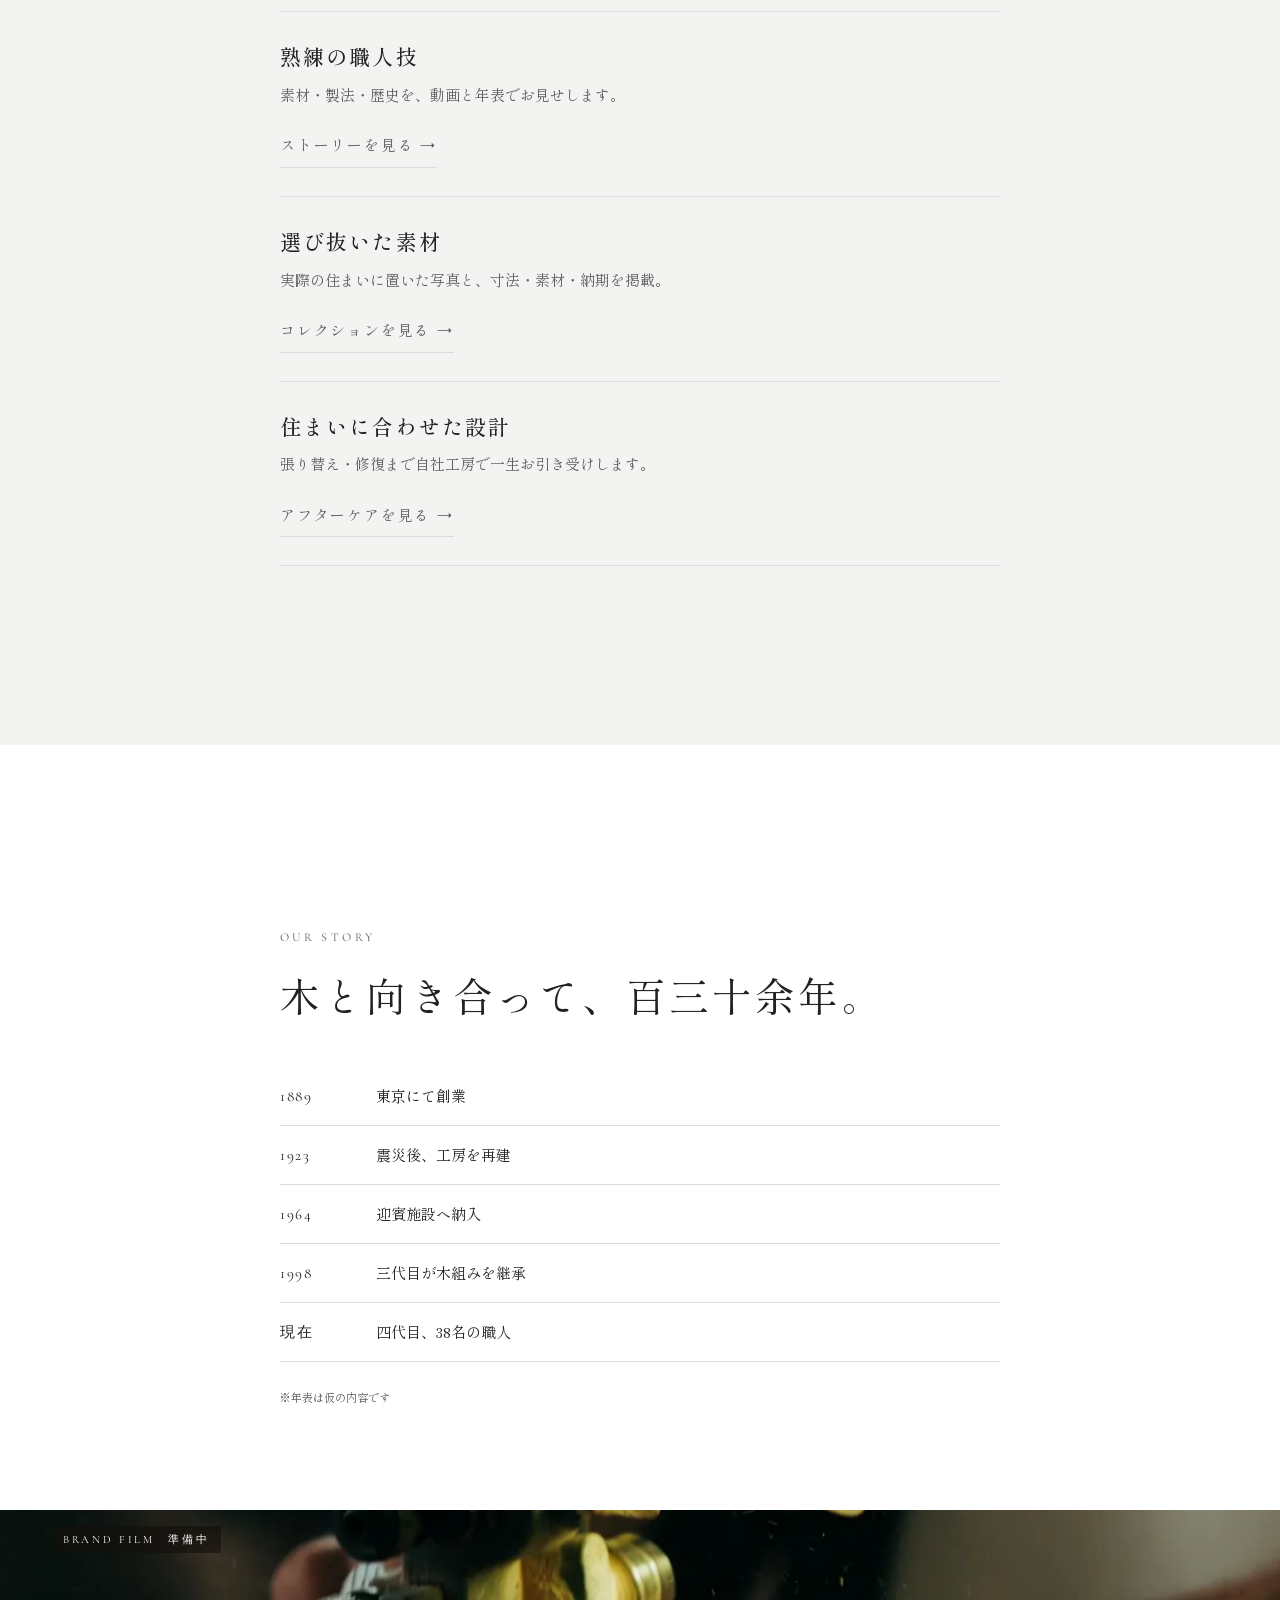
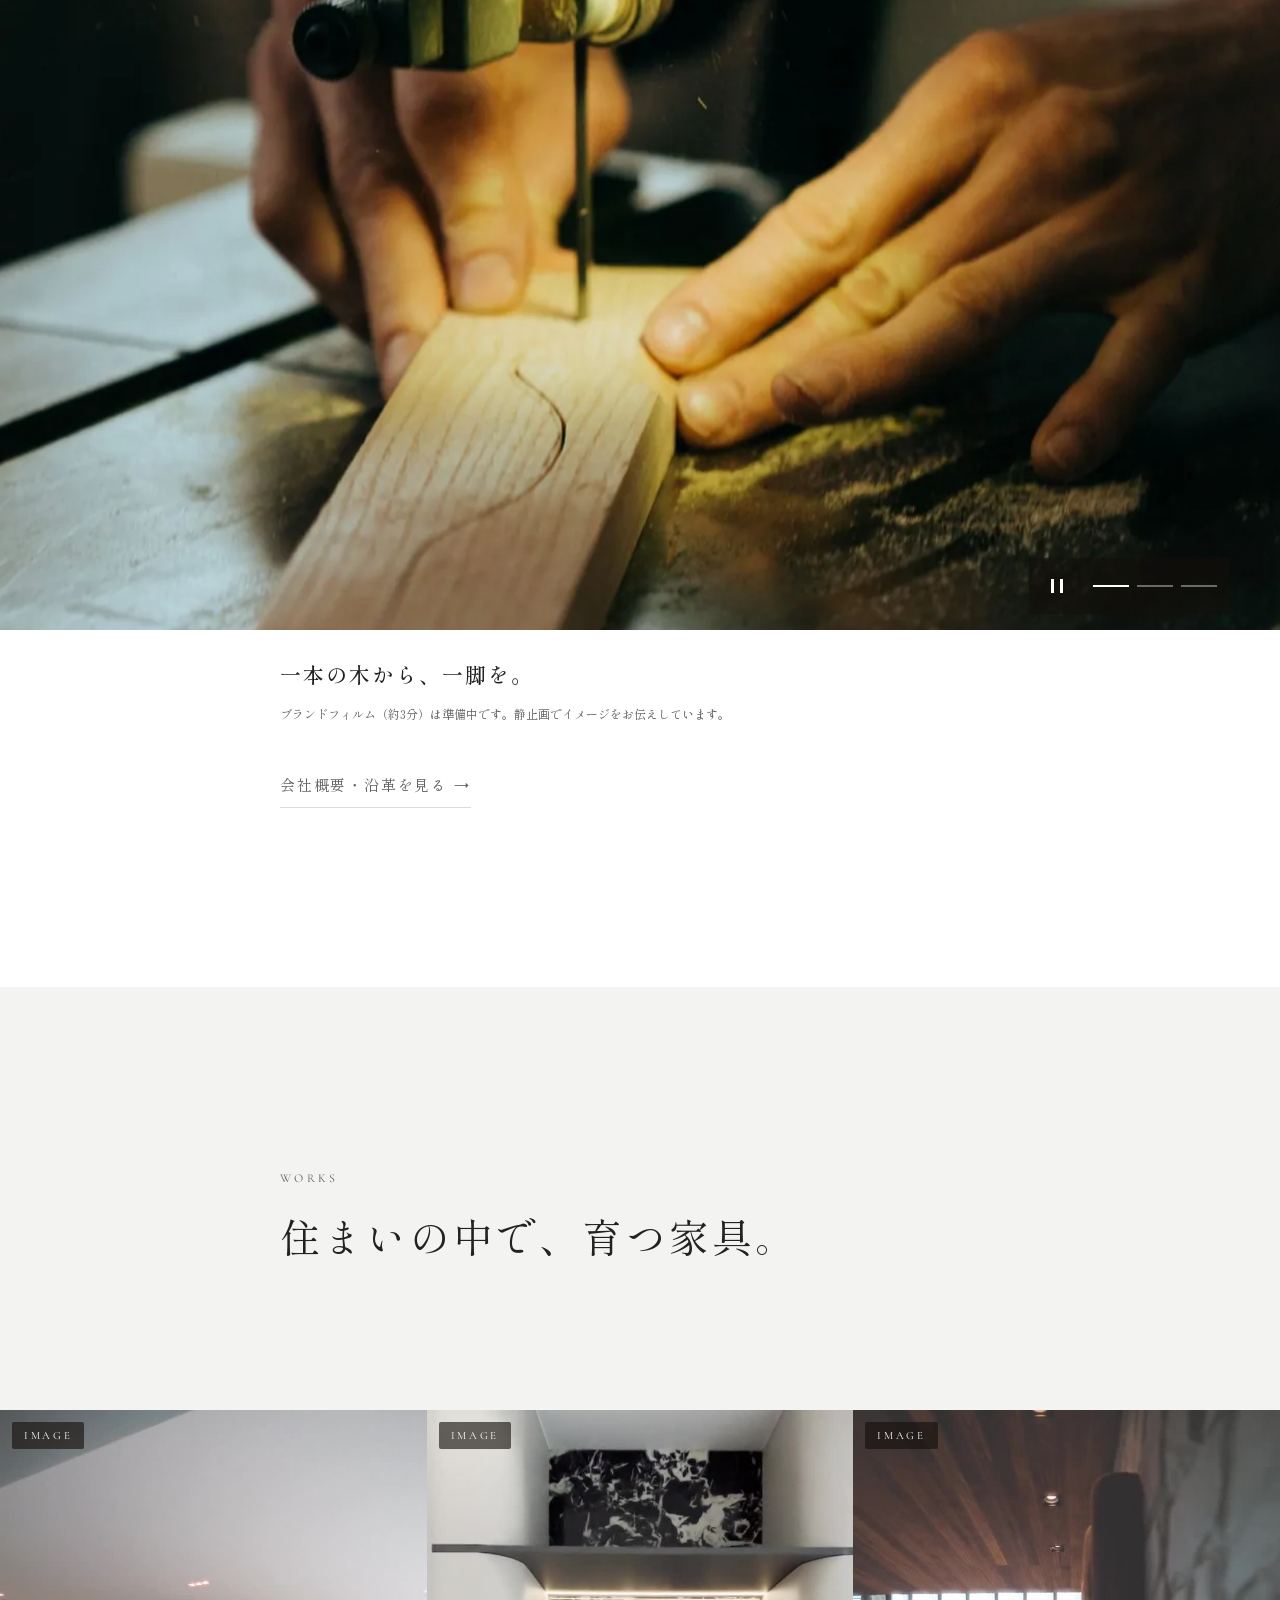
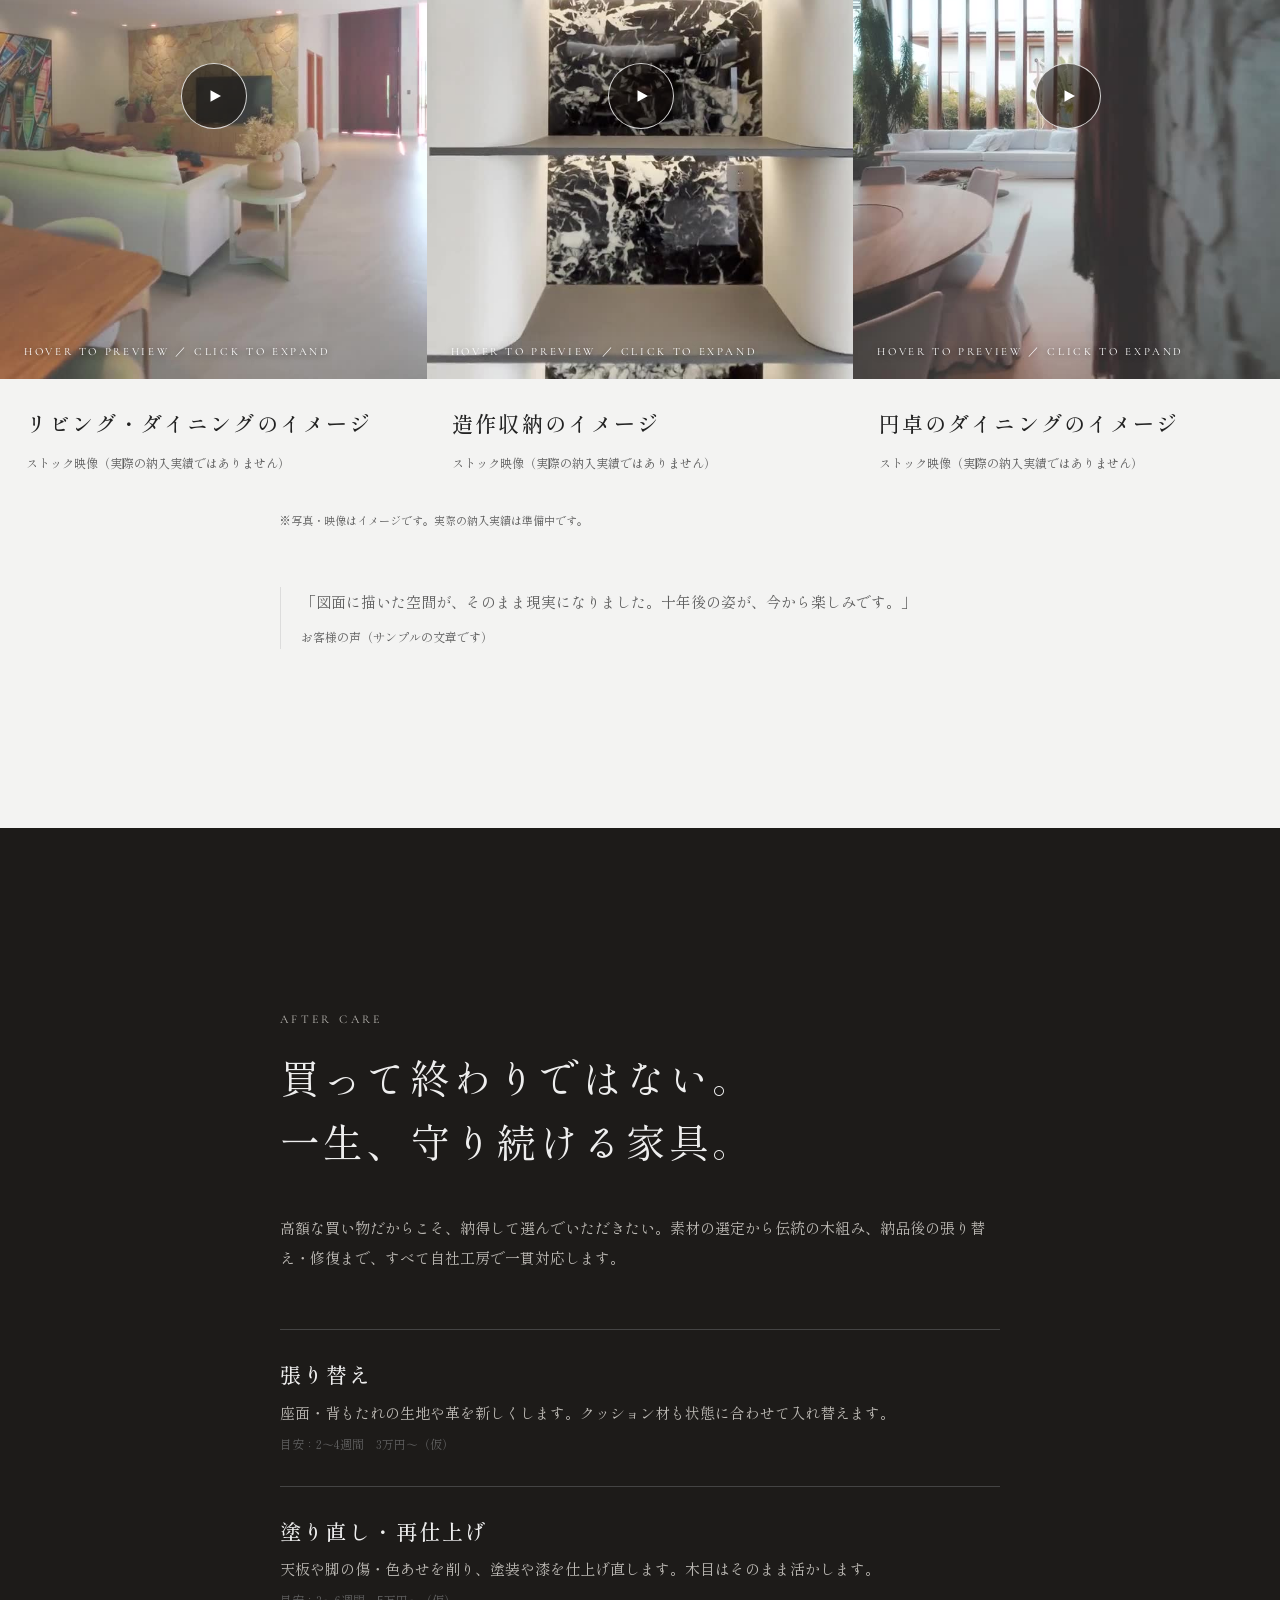
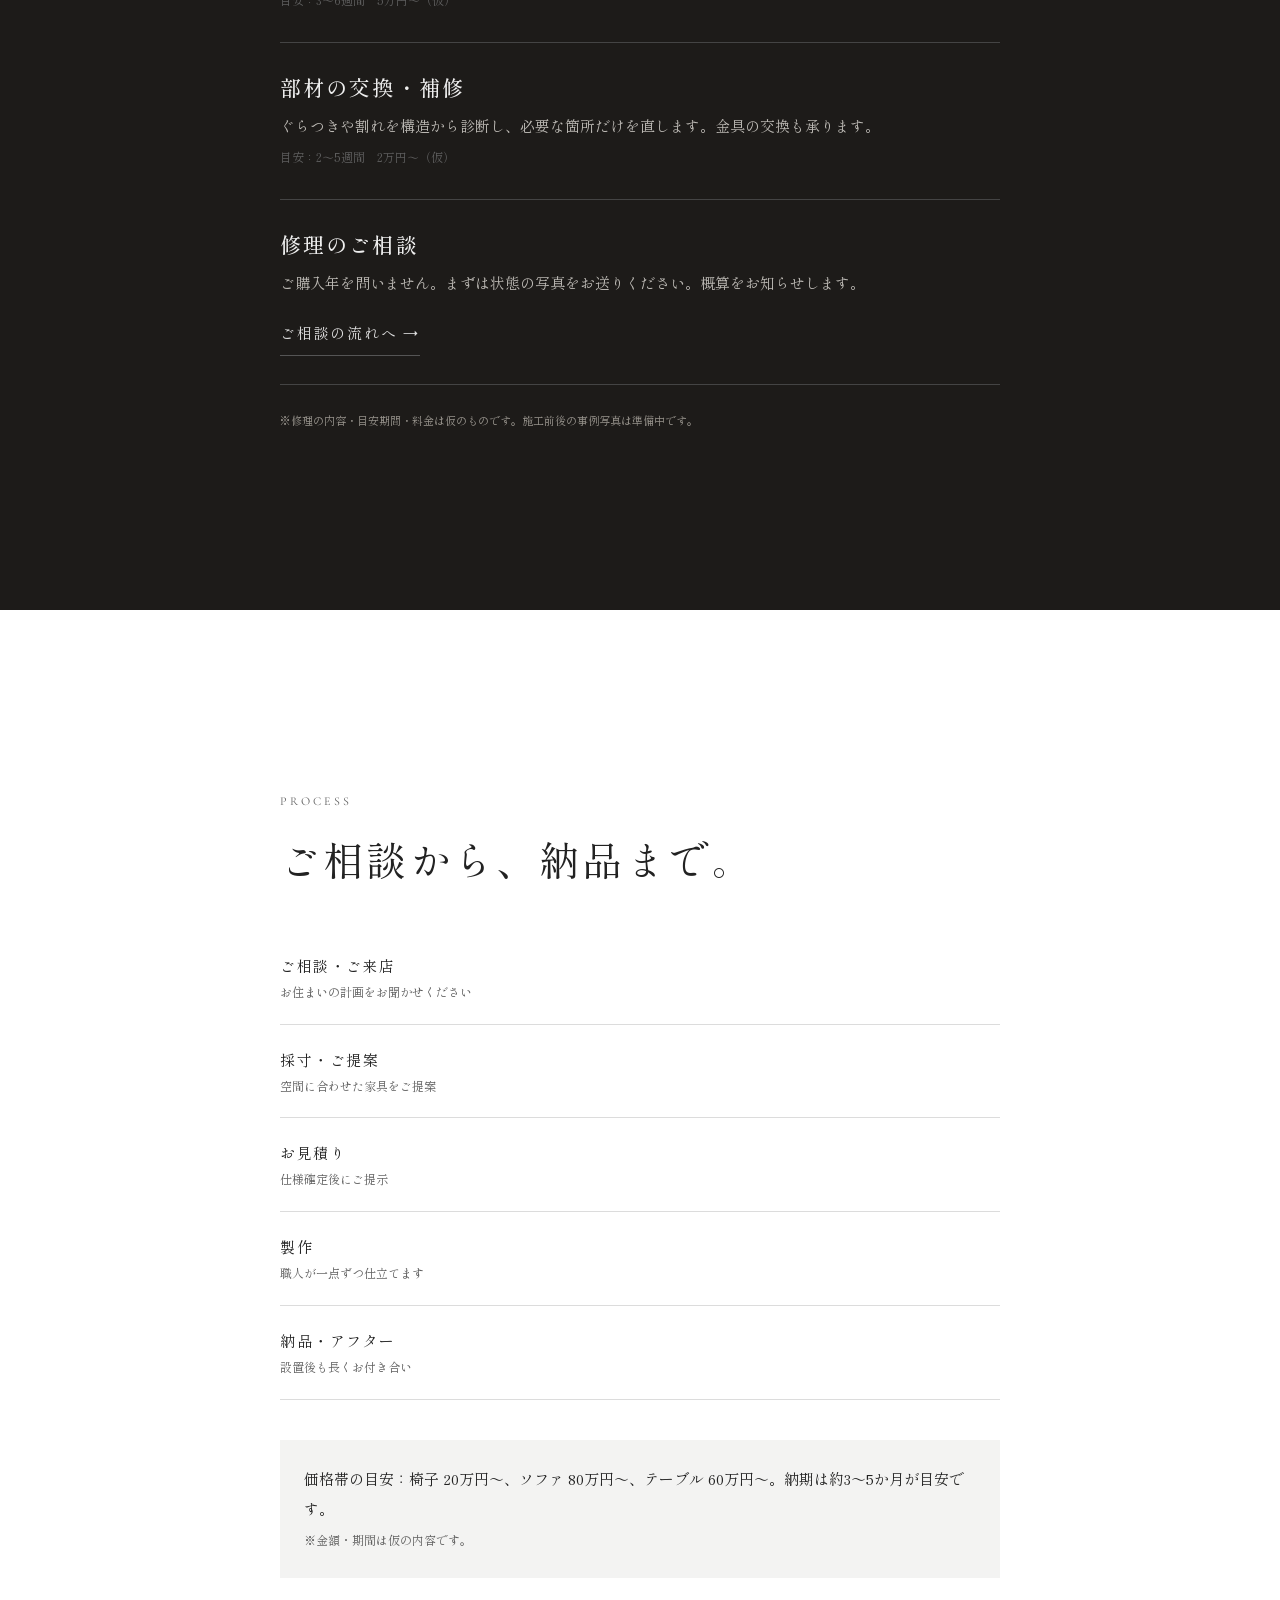
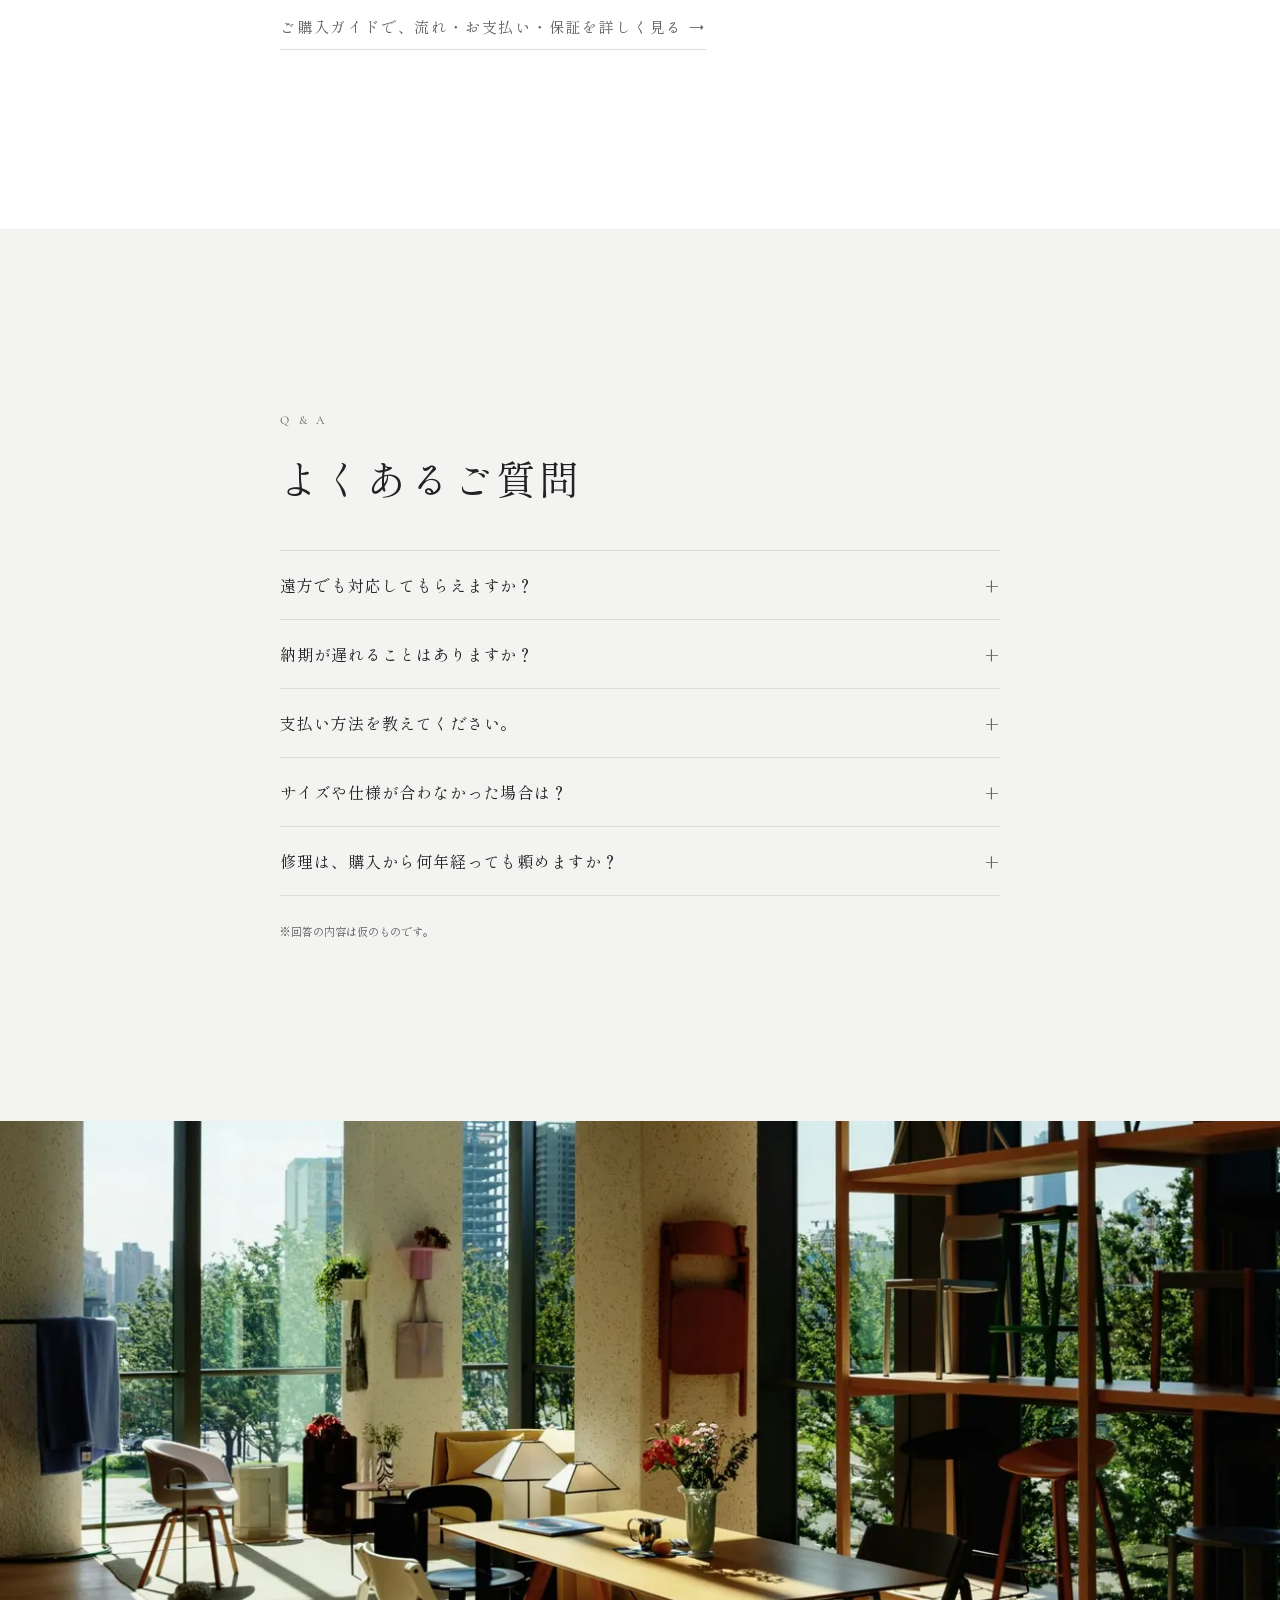
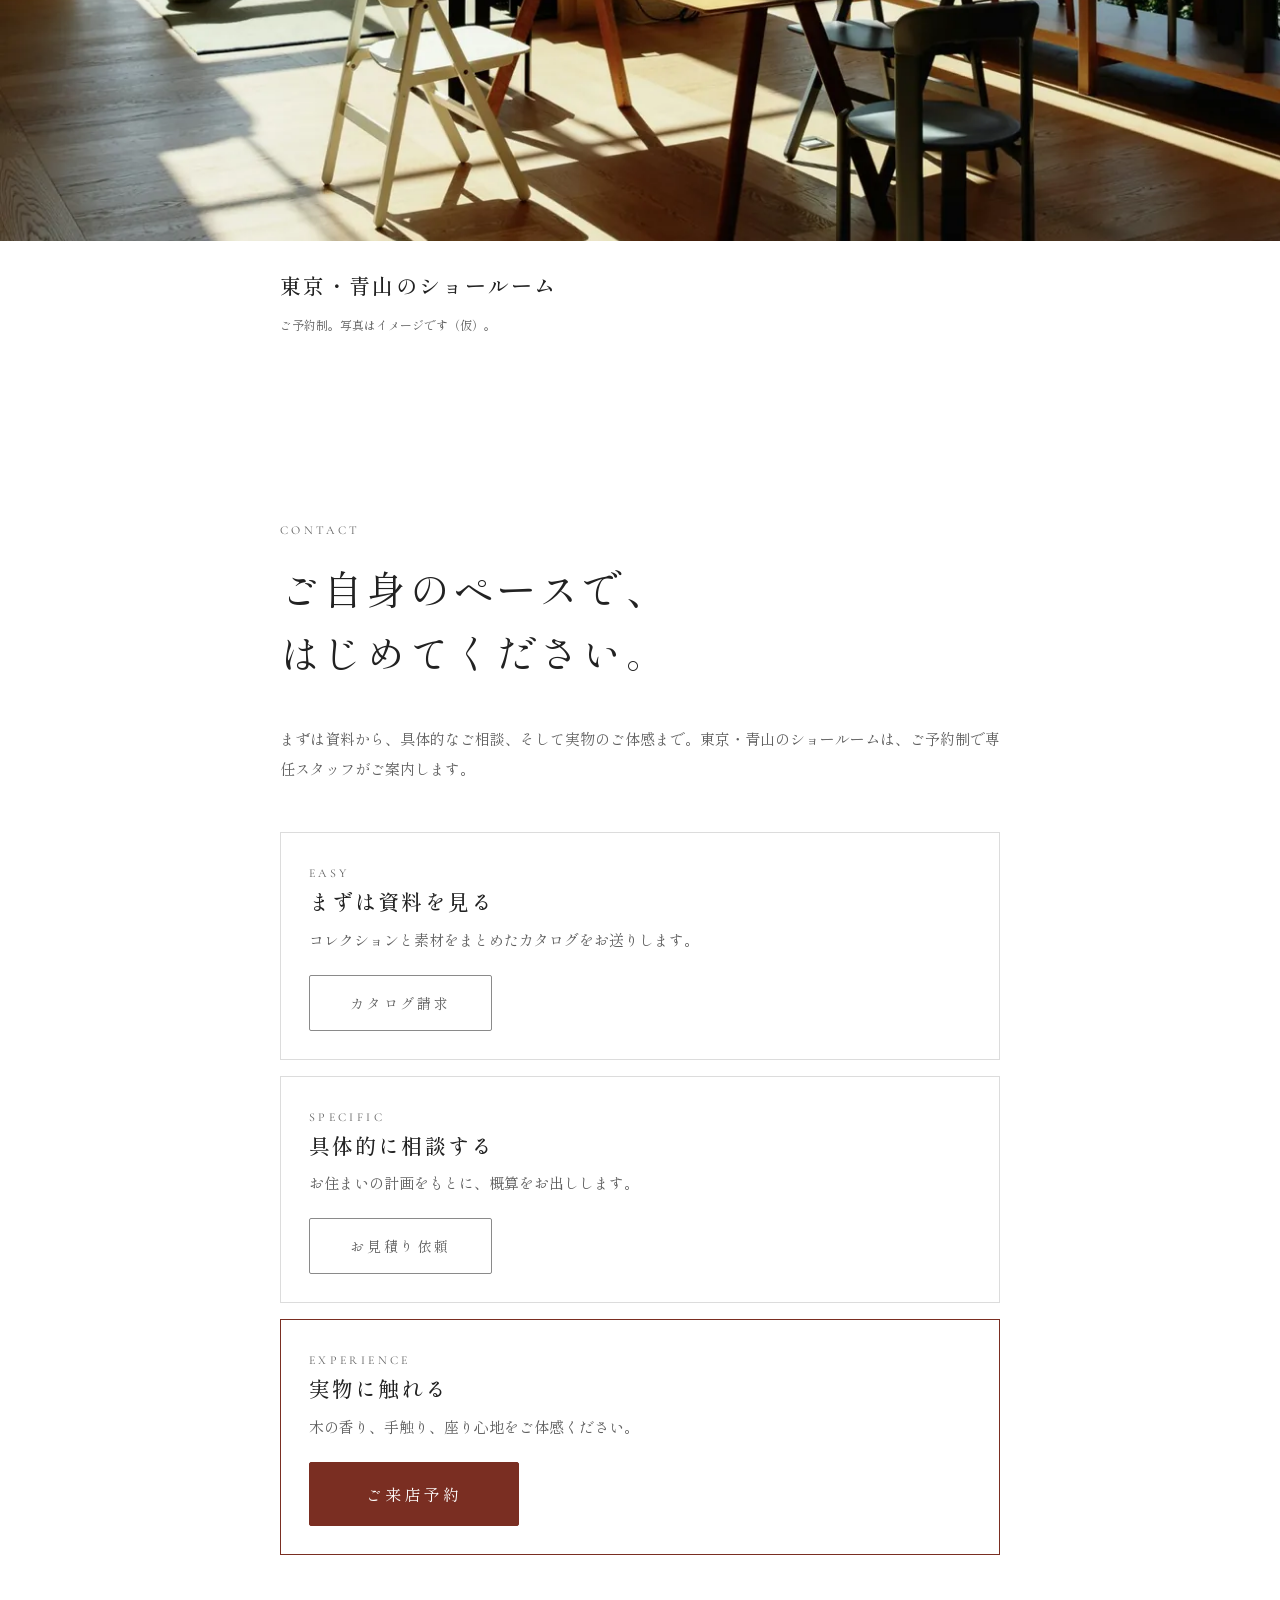
==== commit 9d4f9670: "ページ内スクロールの速さを少しゆっくりに調整" ====
--- a/index.html
+++ b/index.html
@@ -783,7 +783,7 @@
     try{history.pushState(null,'','#'+id)}catch(x){}
     var start=window.scrollY;
     if(reduce){window.scrollTo(0,target(el));return}
-    var dur=Math.min(1800,Math.max(900,Math.abs(target(el)-start)*0.6)),t0=performance.now();   // 900〜1800ミリ秒
+    var dur=Math.min(2400,Math.max(1200,Math.abs(target(el)-start)*0.8)),t0=performance.now();   // 1200〜2400ミリ秒
     root.style.scrollBehavior='auto';
     (function step(now){
       var p=Math.min(1,(now-t0)/dur),to=target(el);                      // 毎回、行き先を測り直す（画像の読み込みでずれても追従）
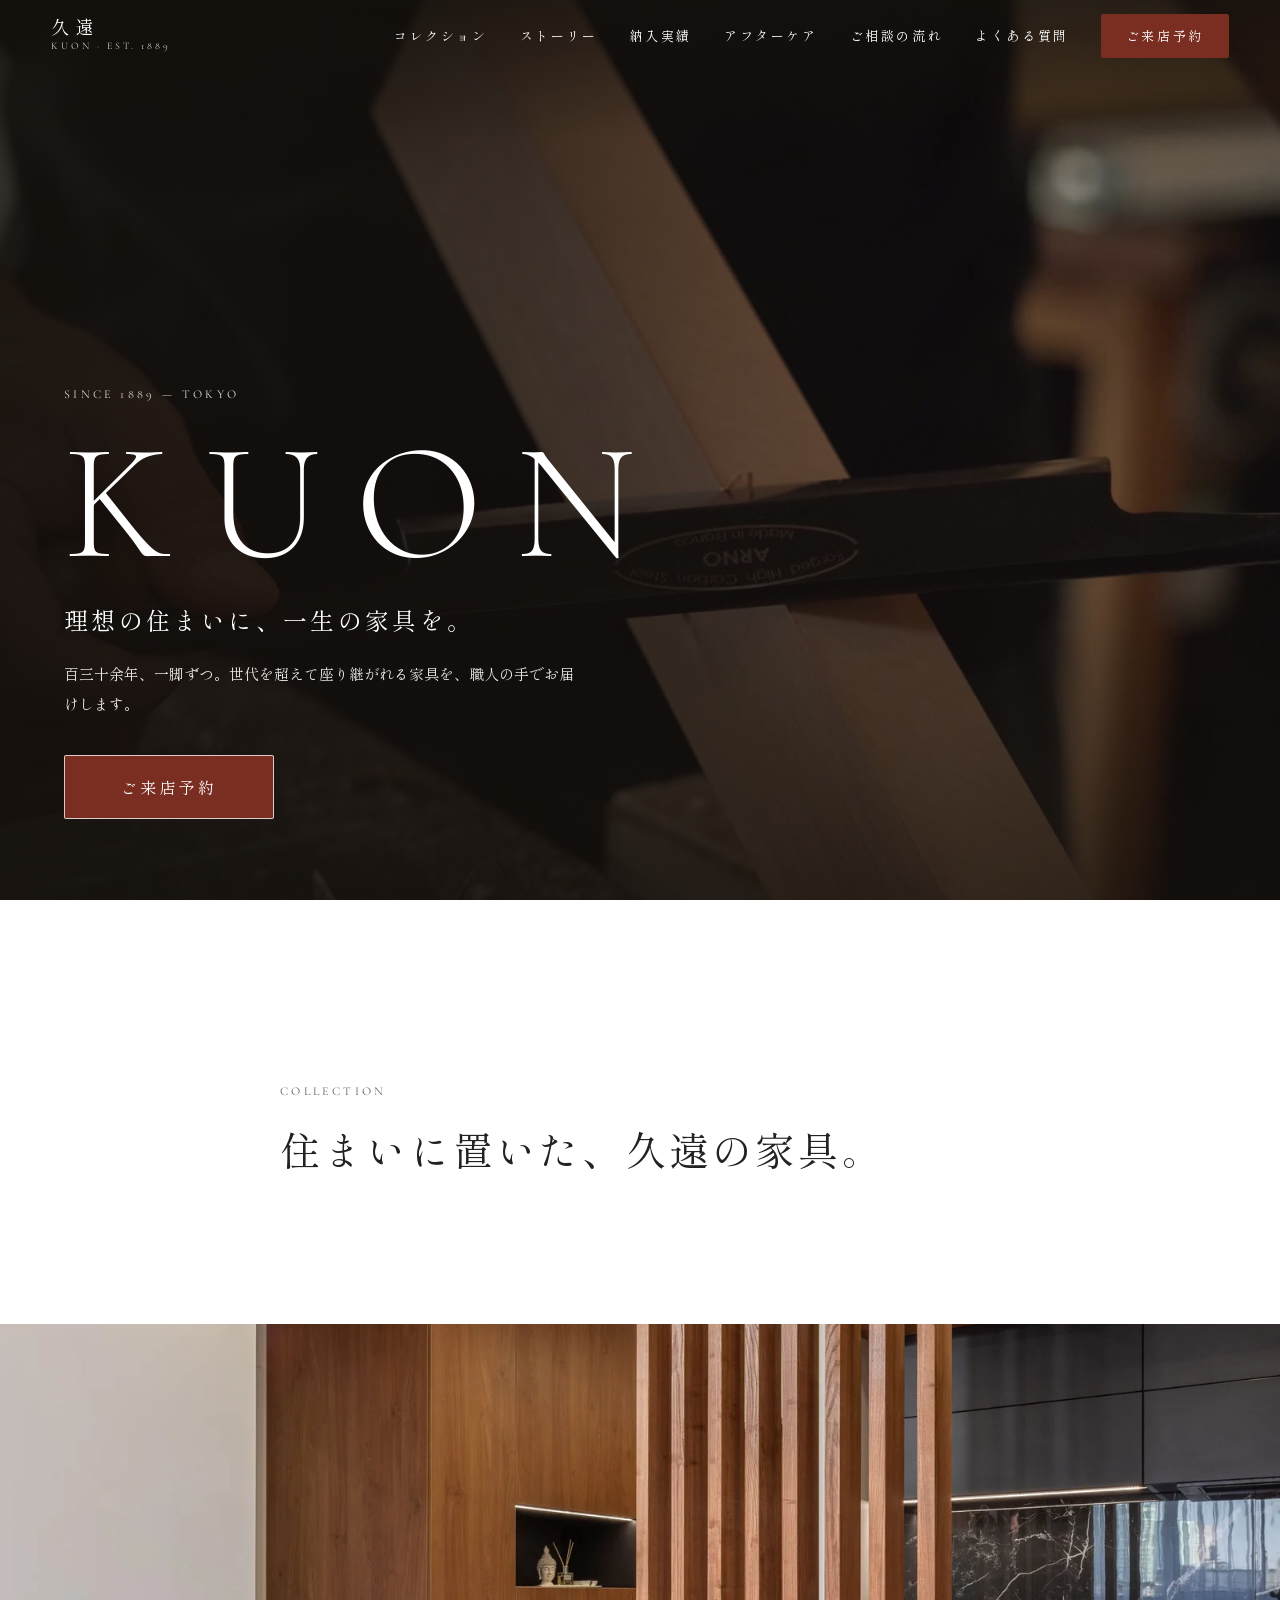
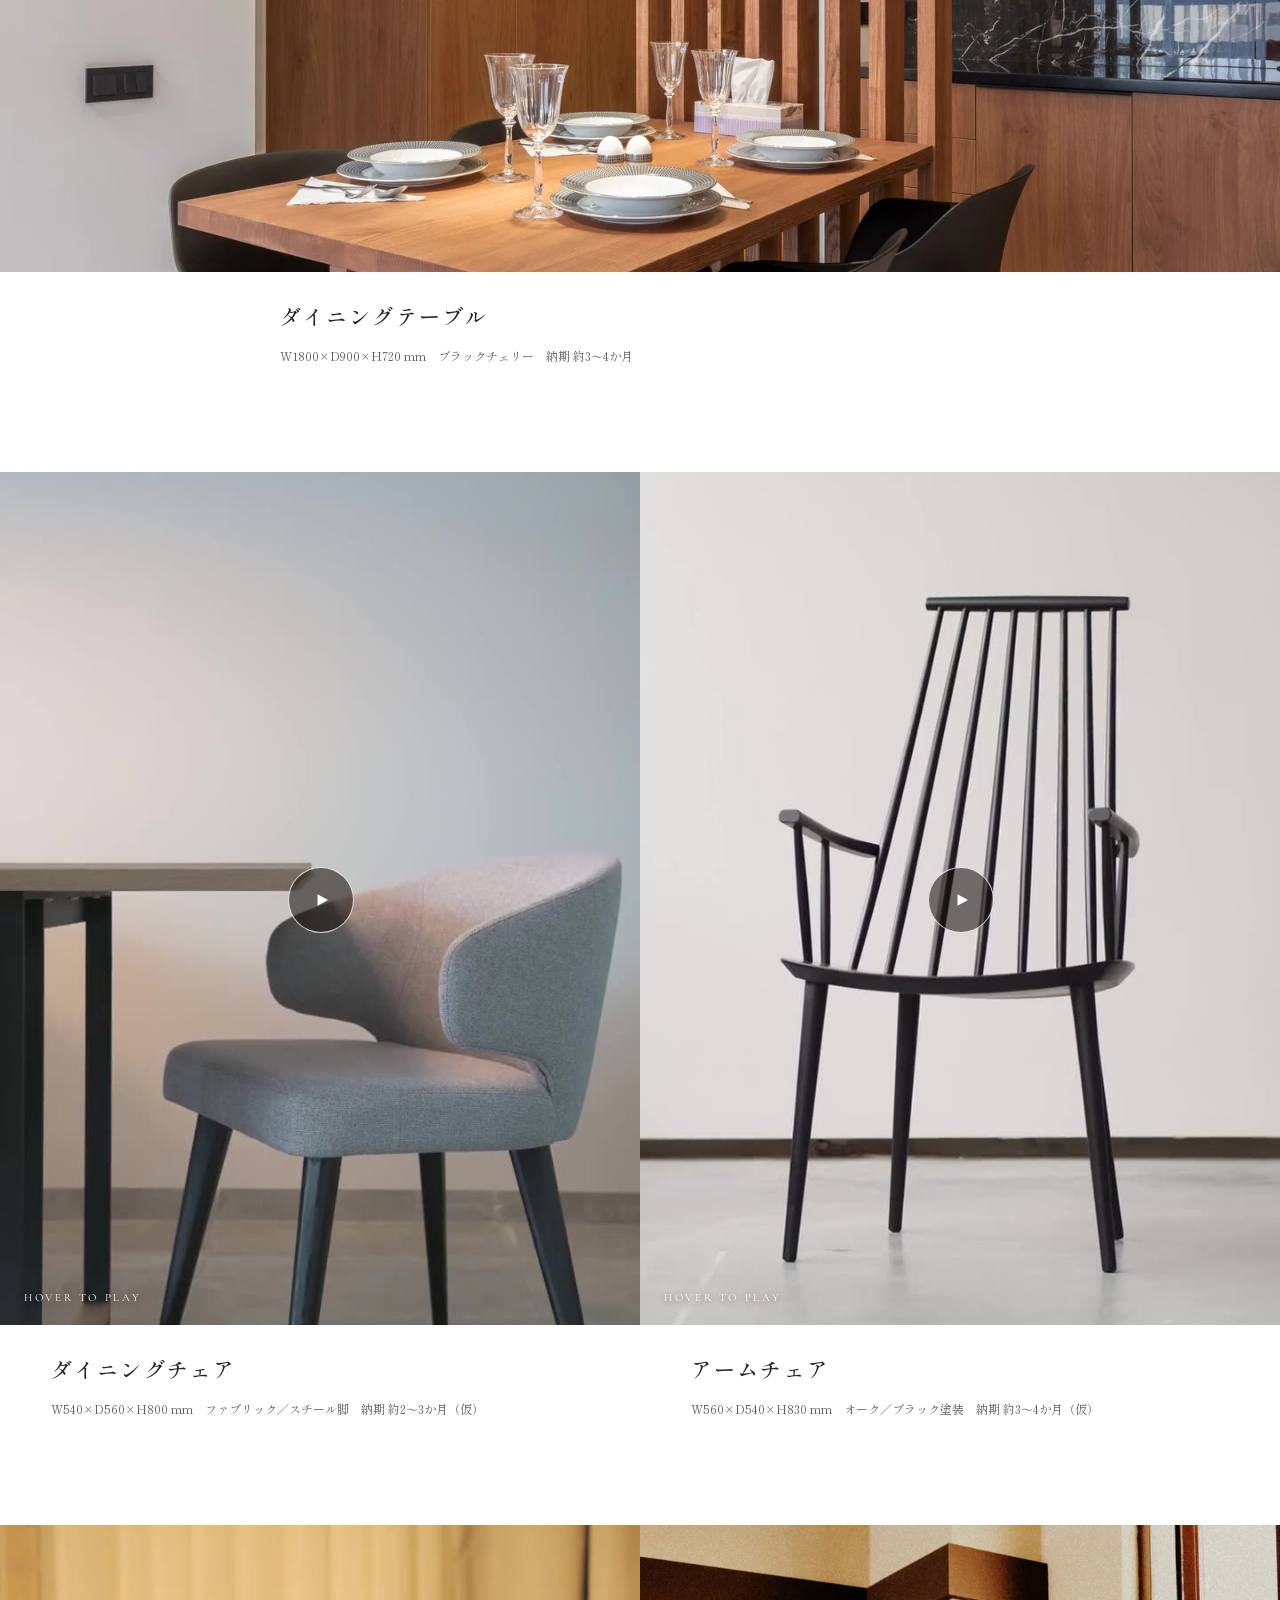
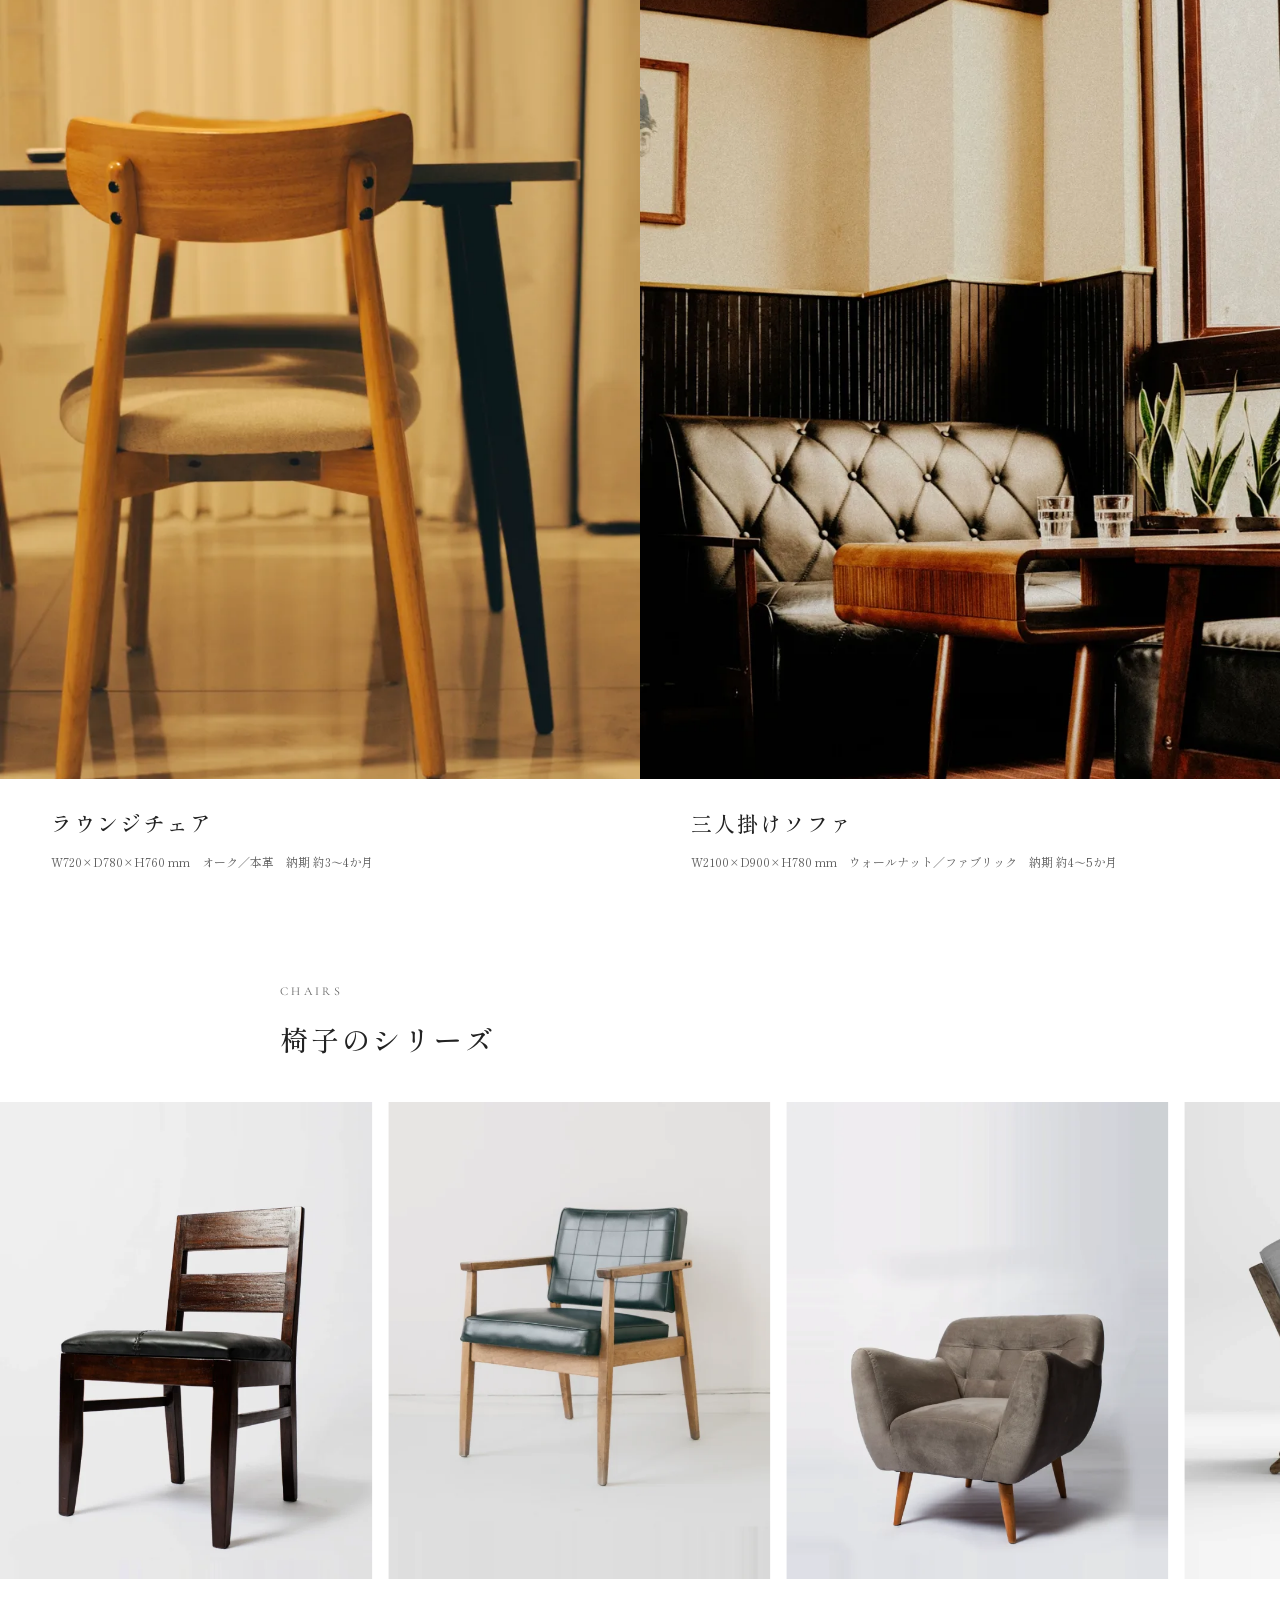
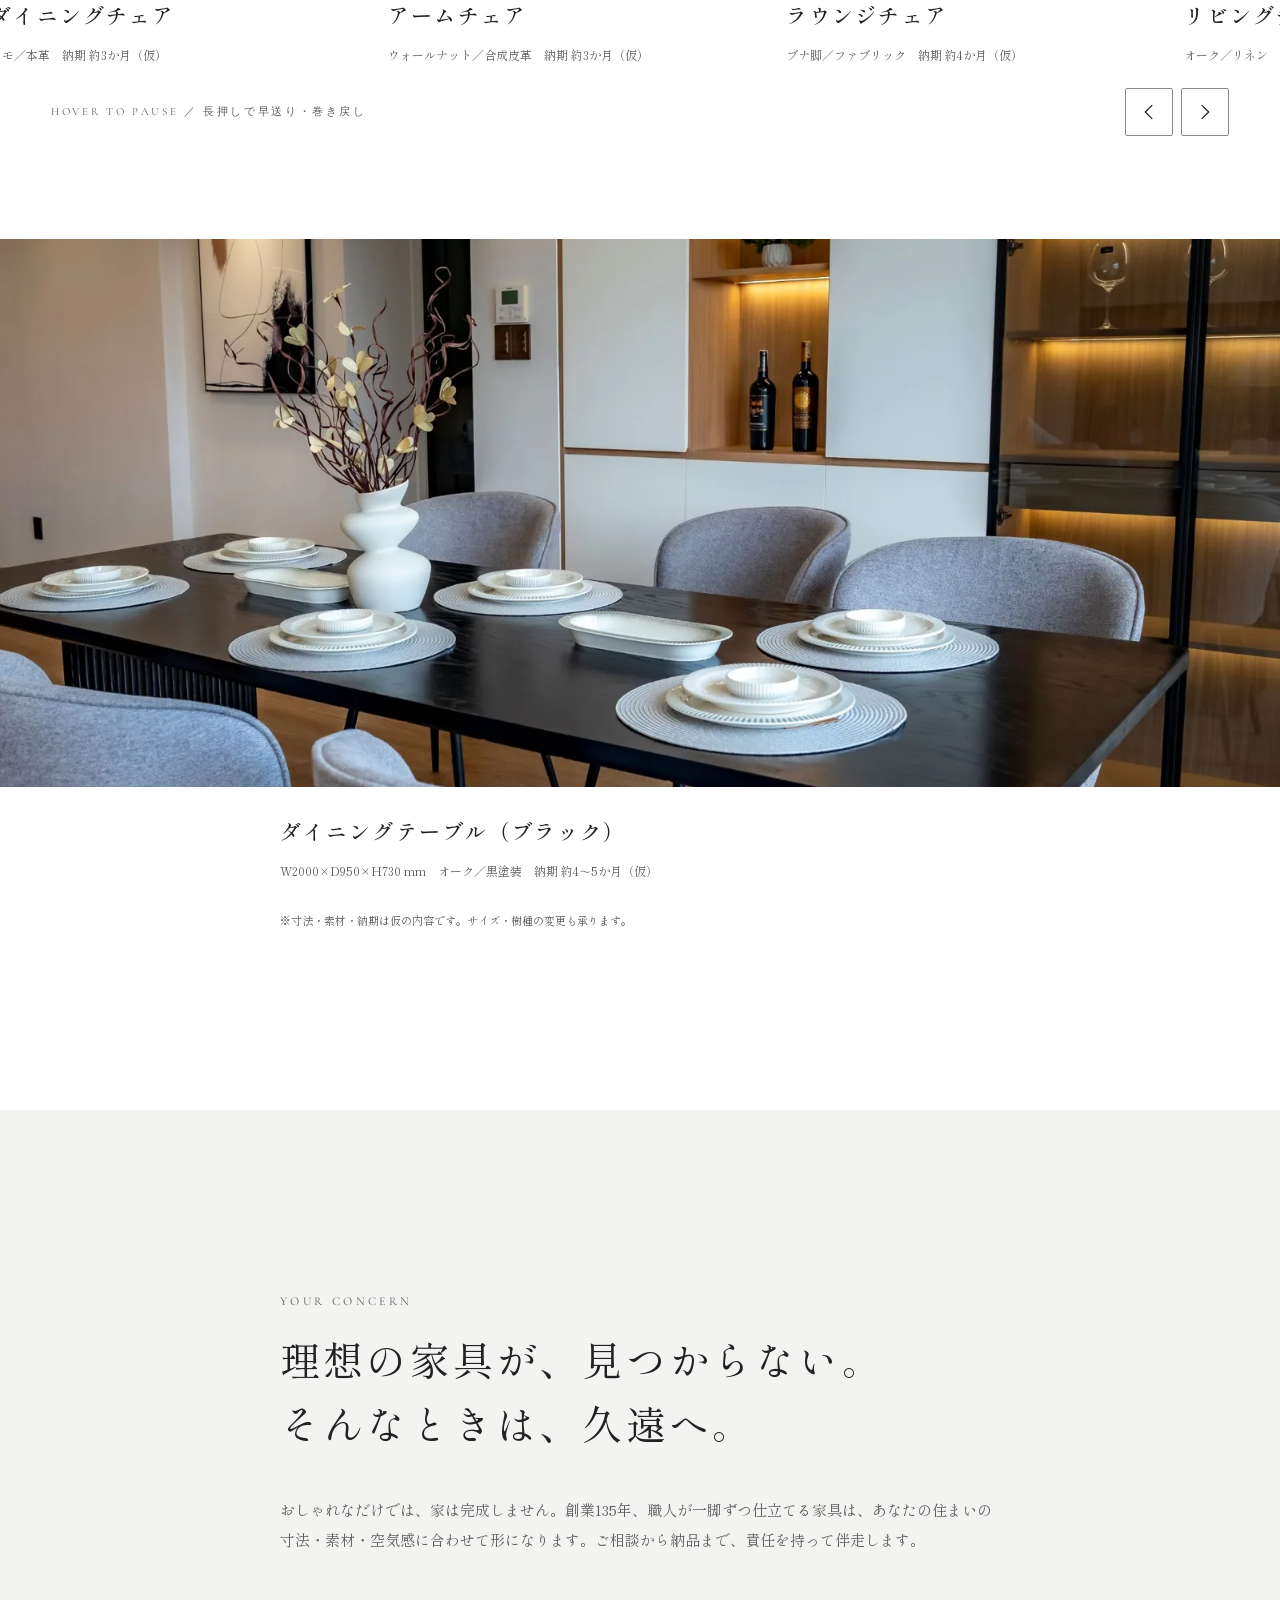
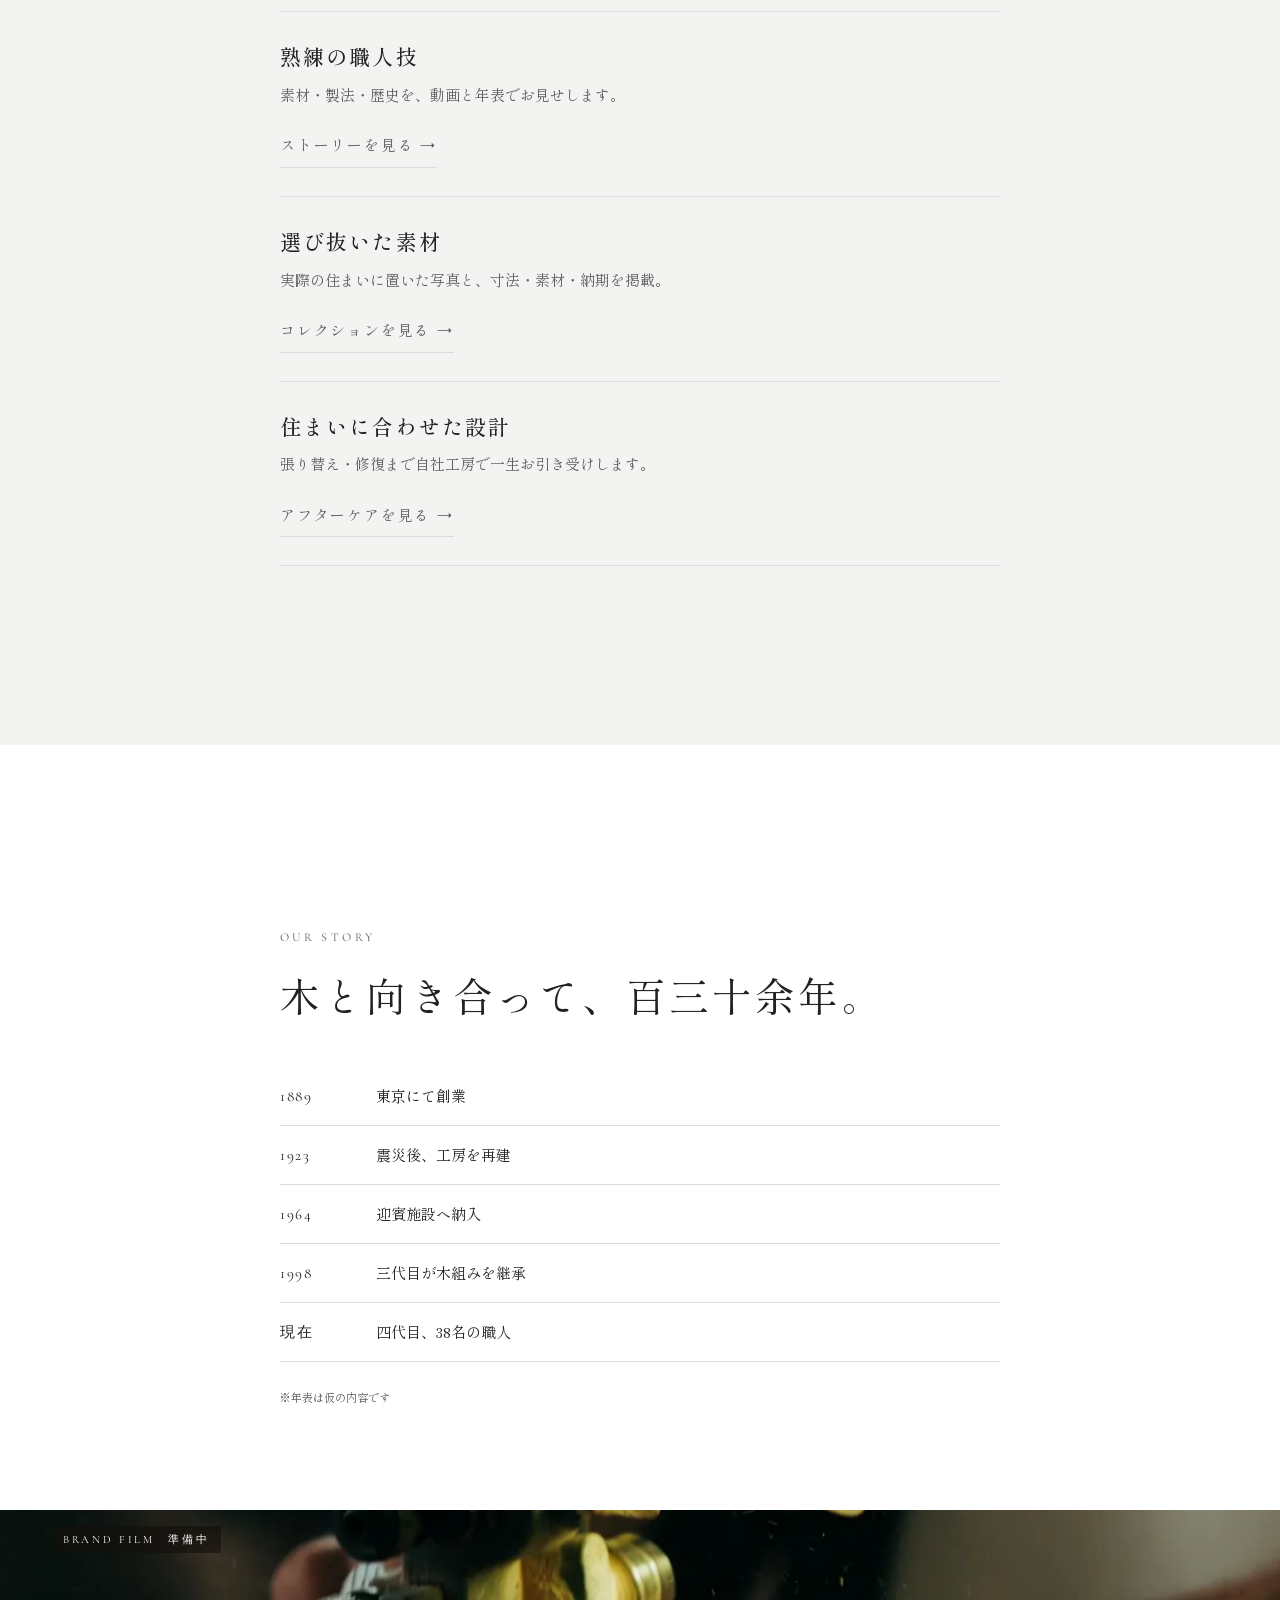
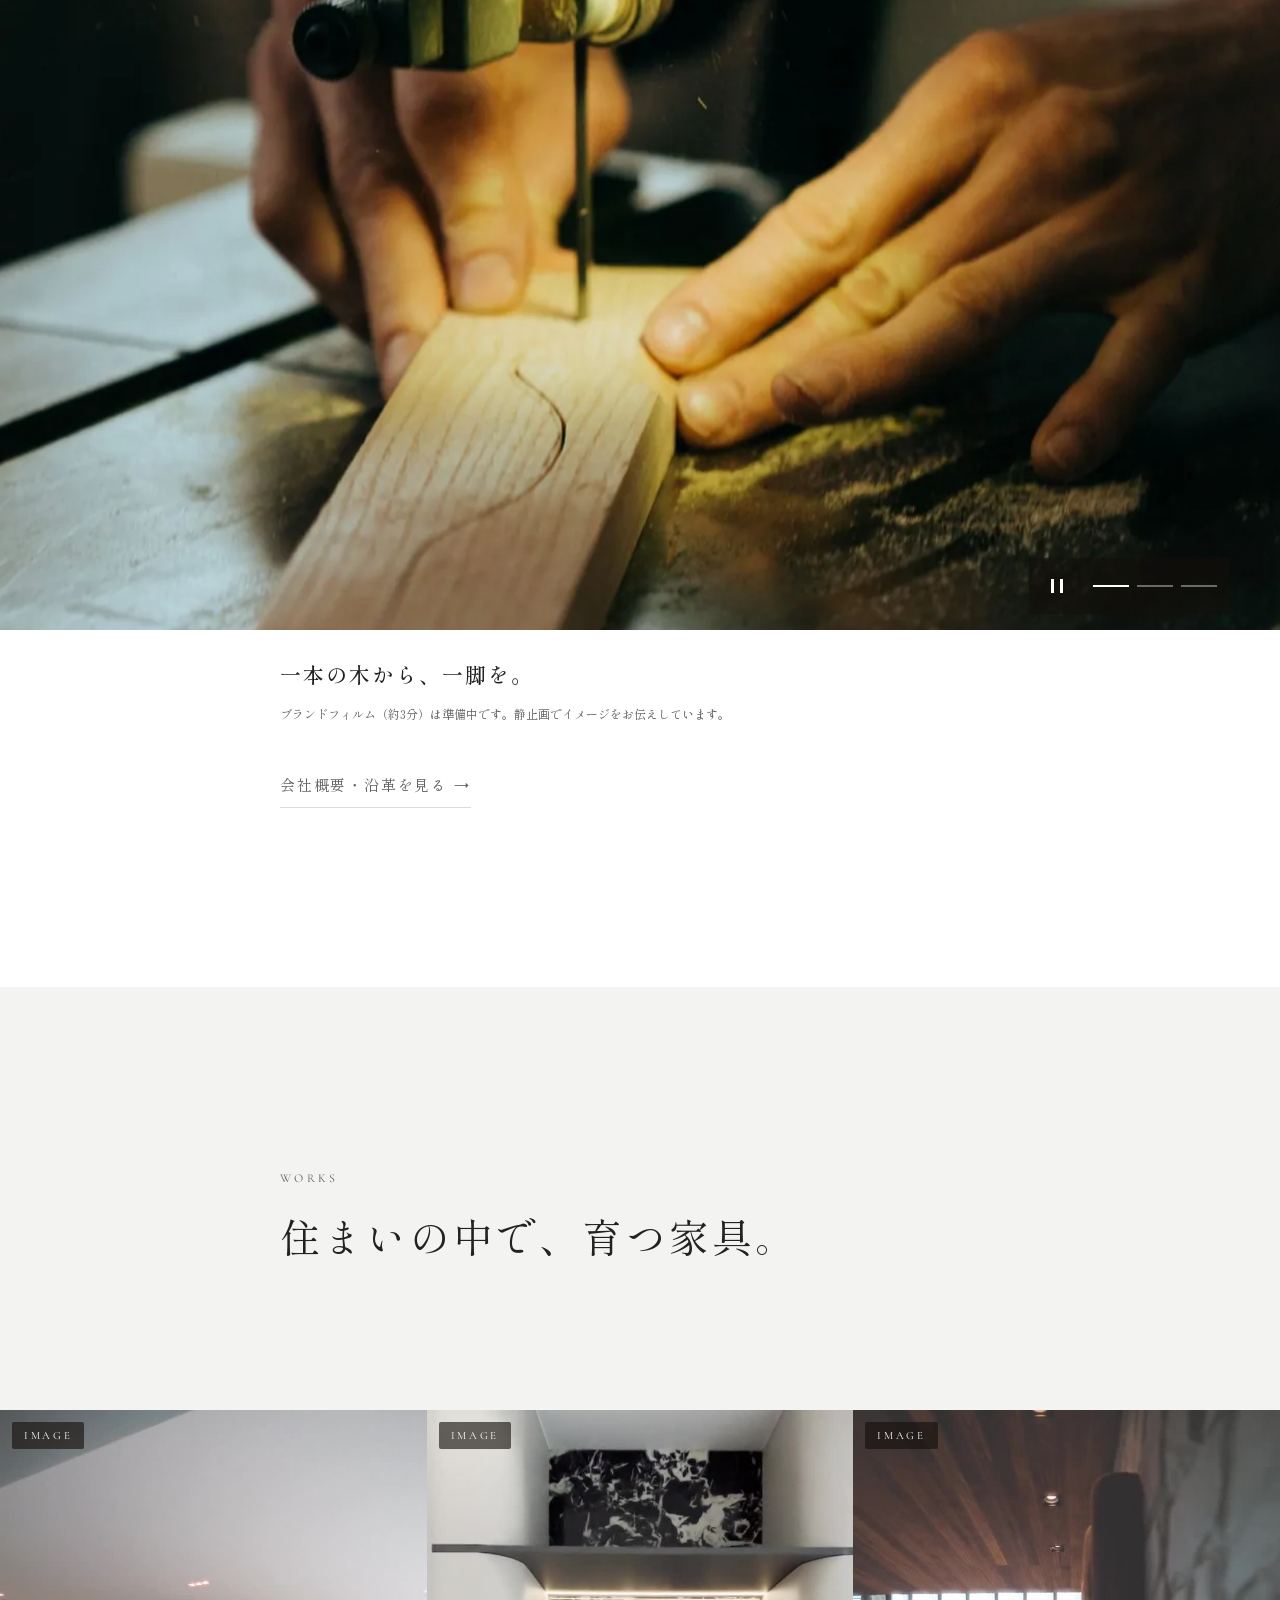
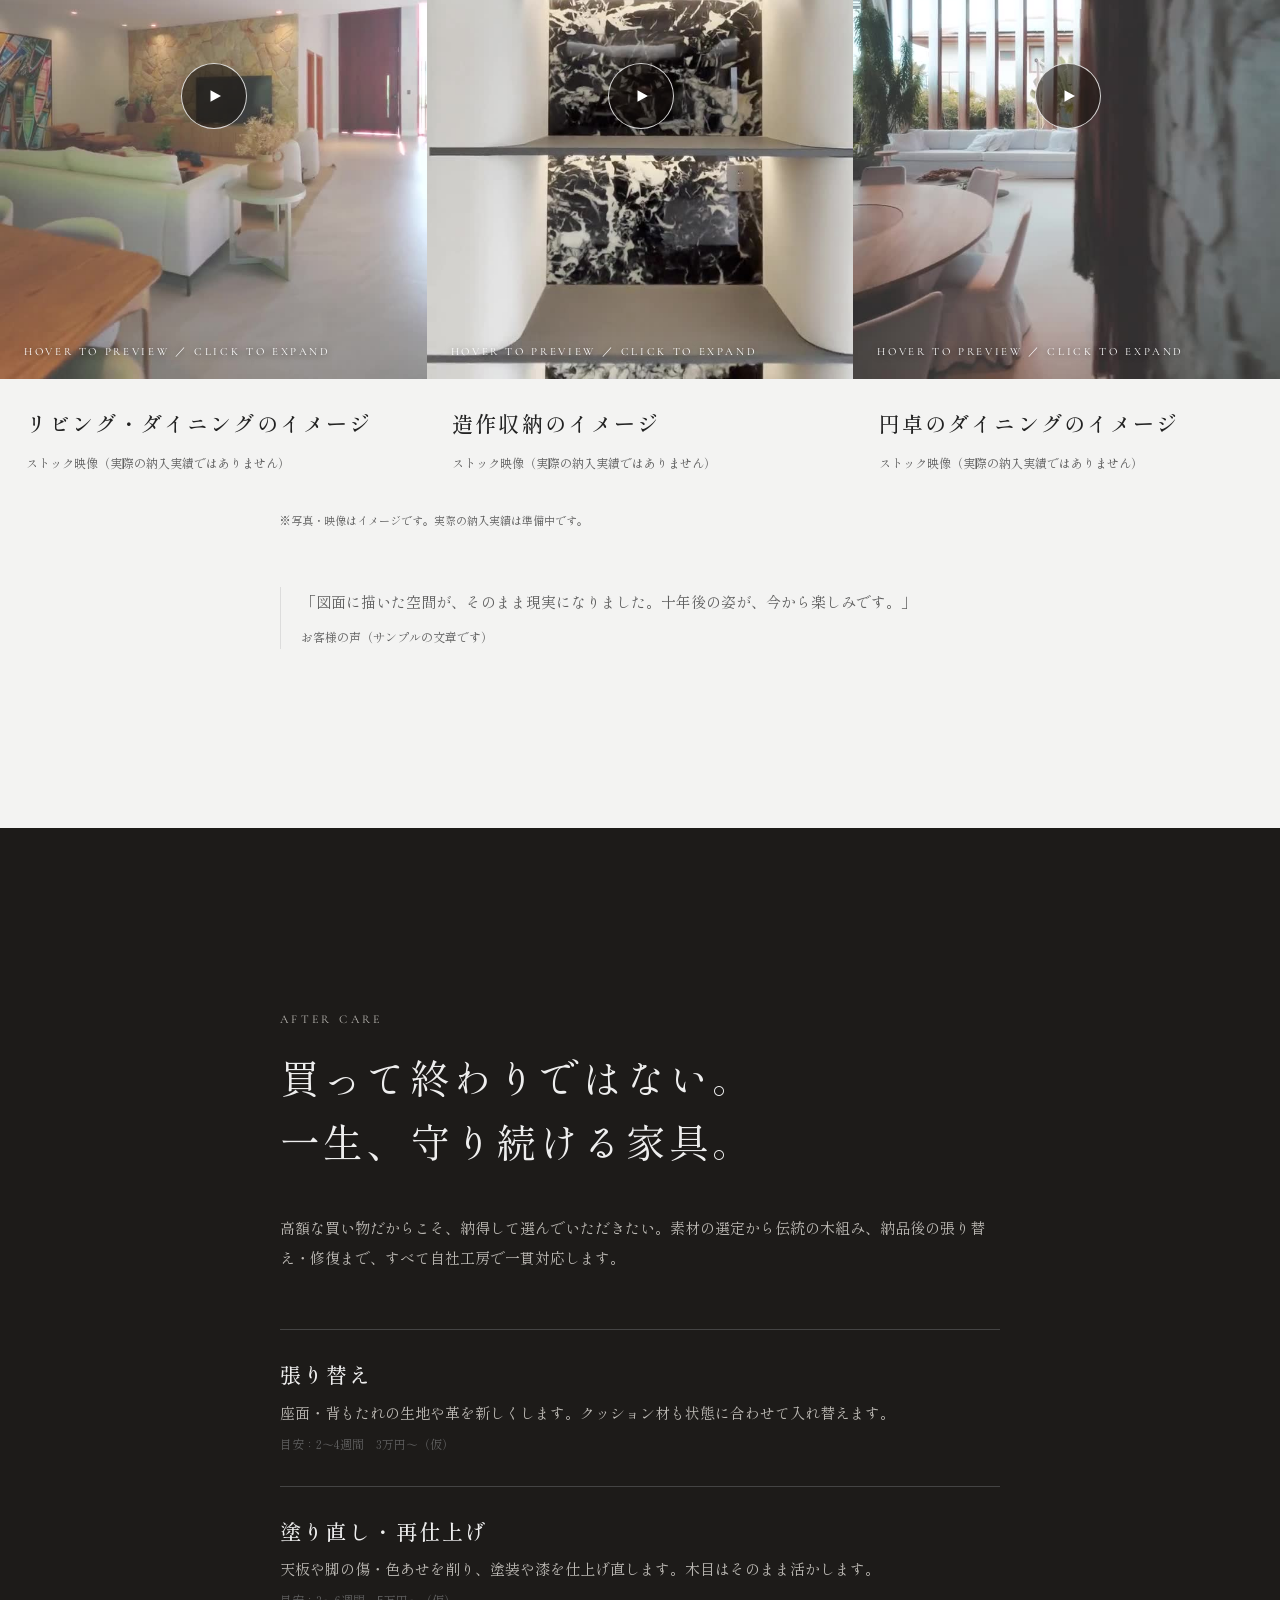
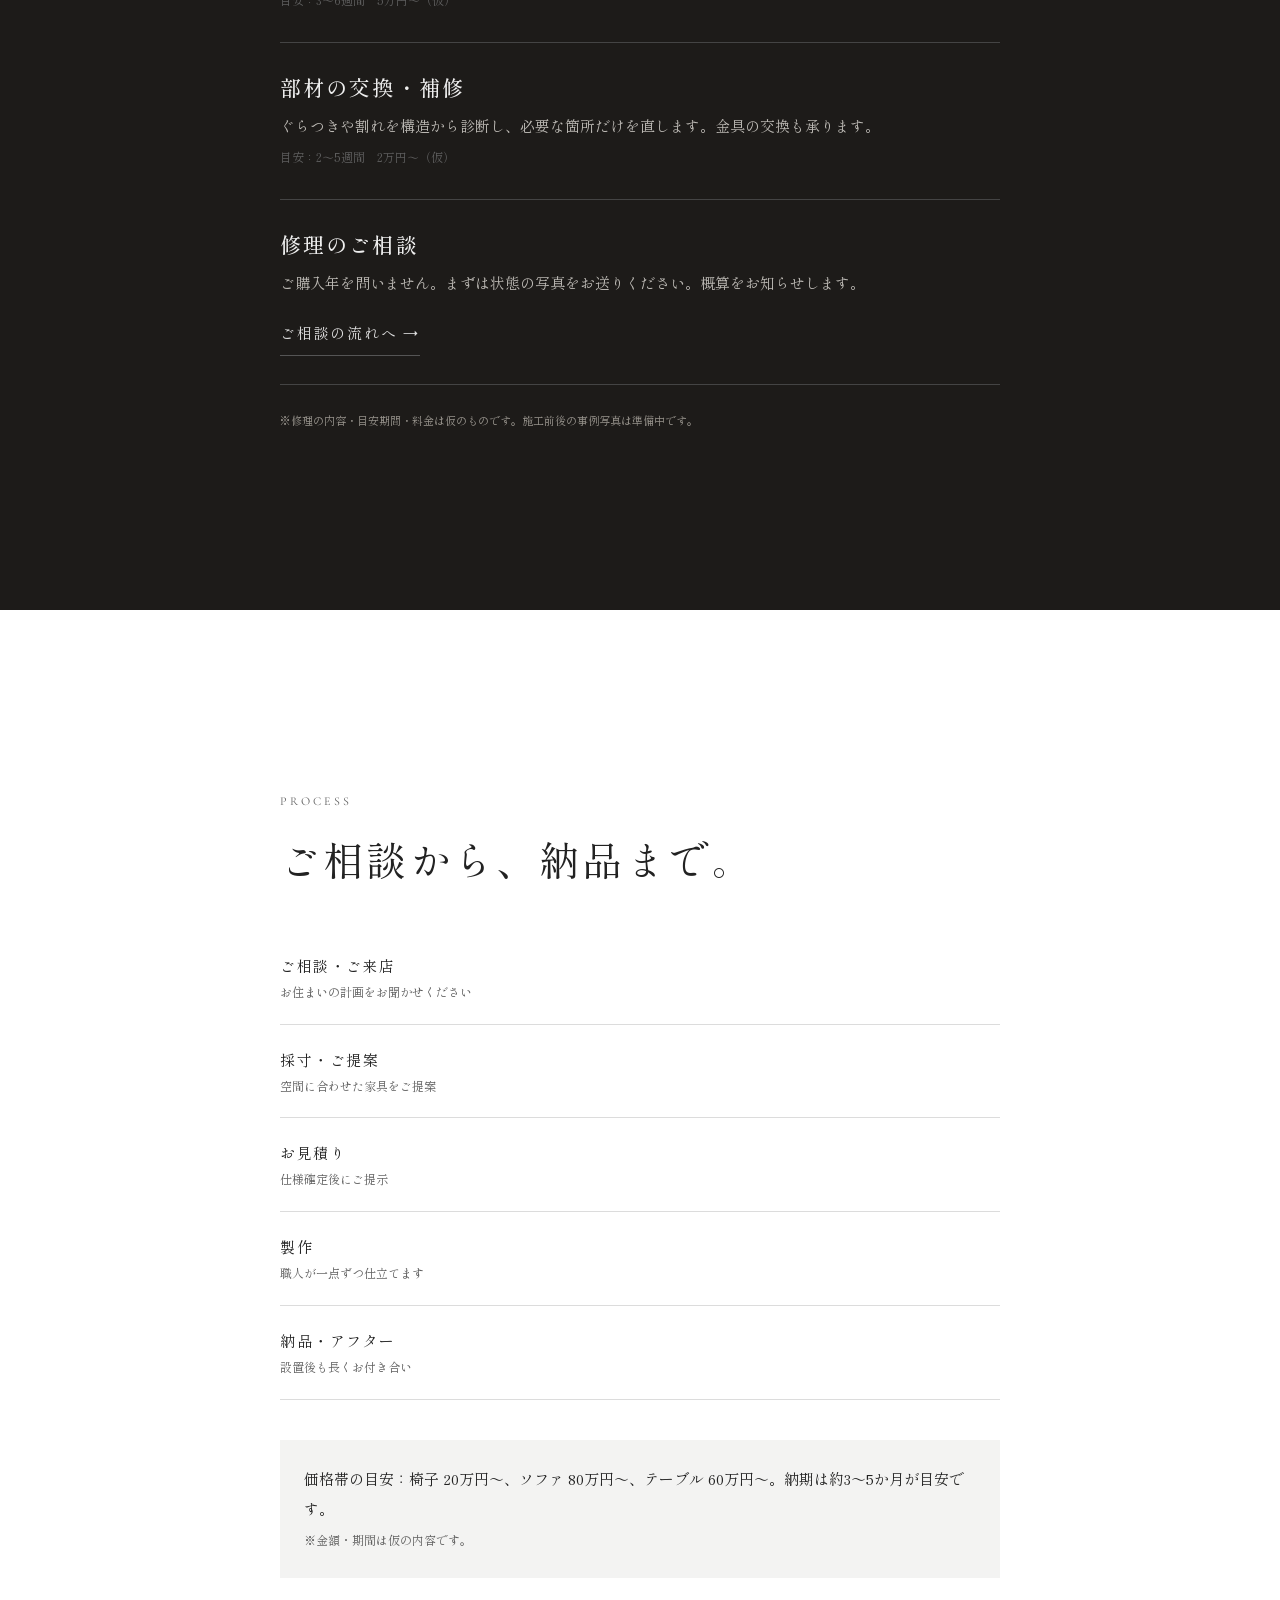
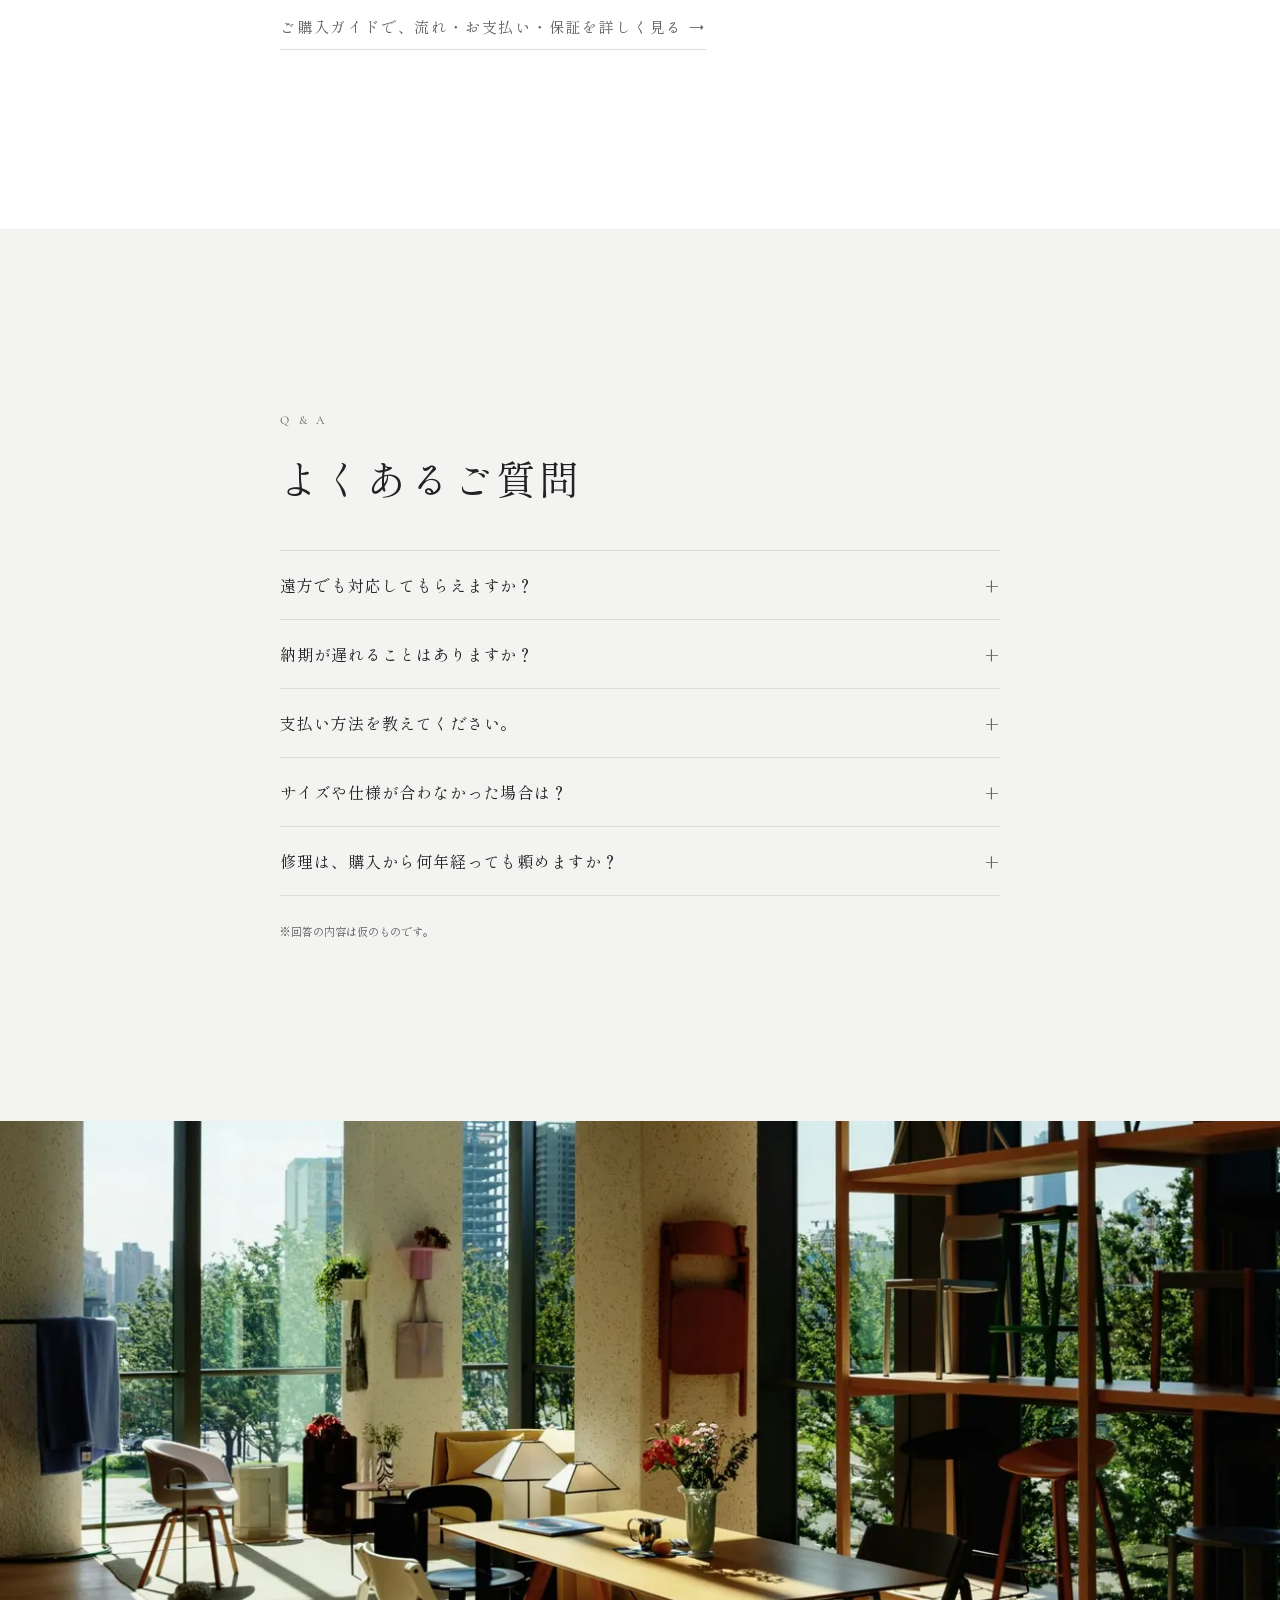
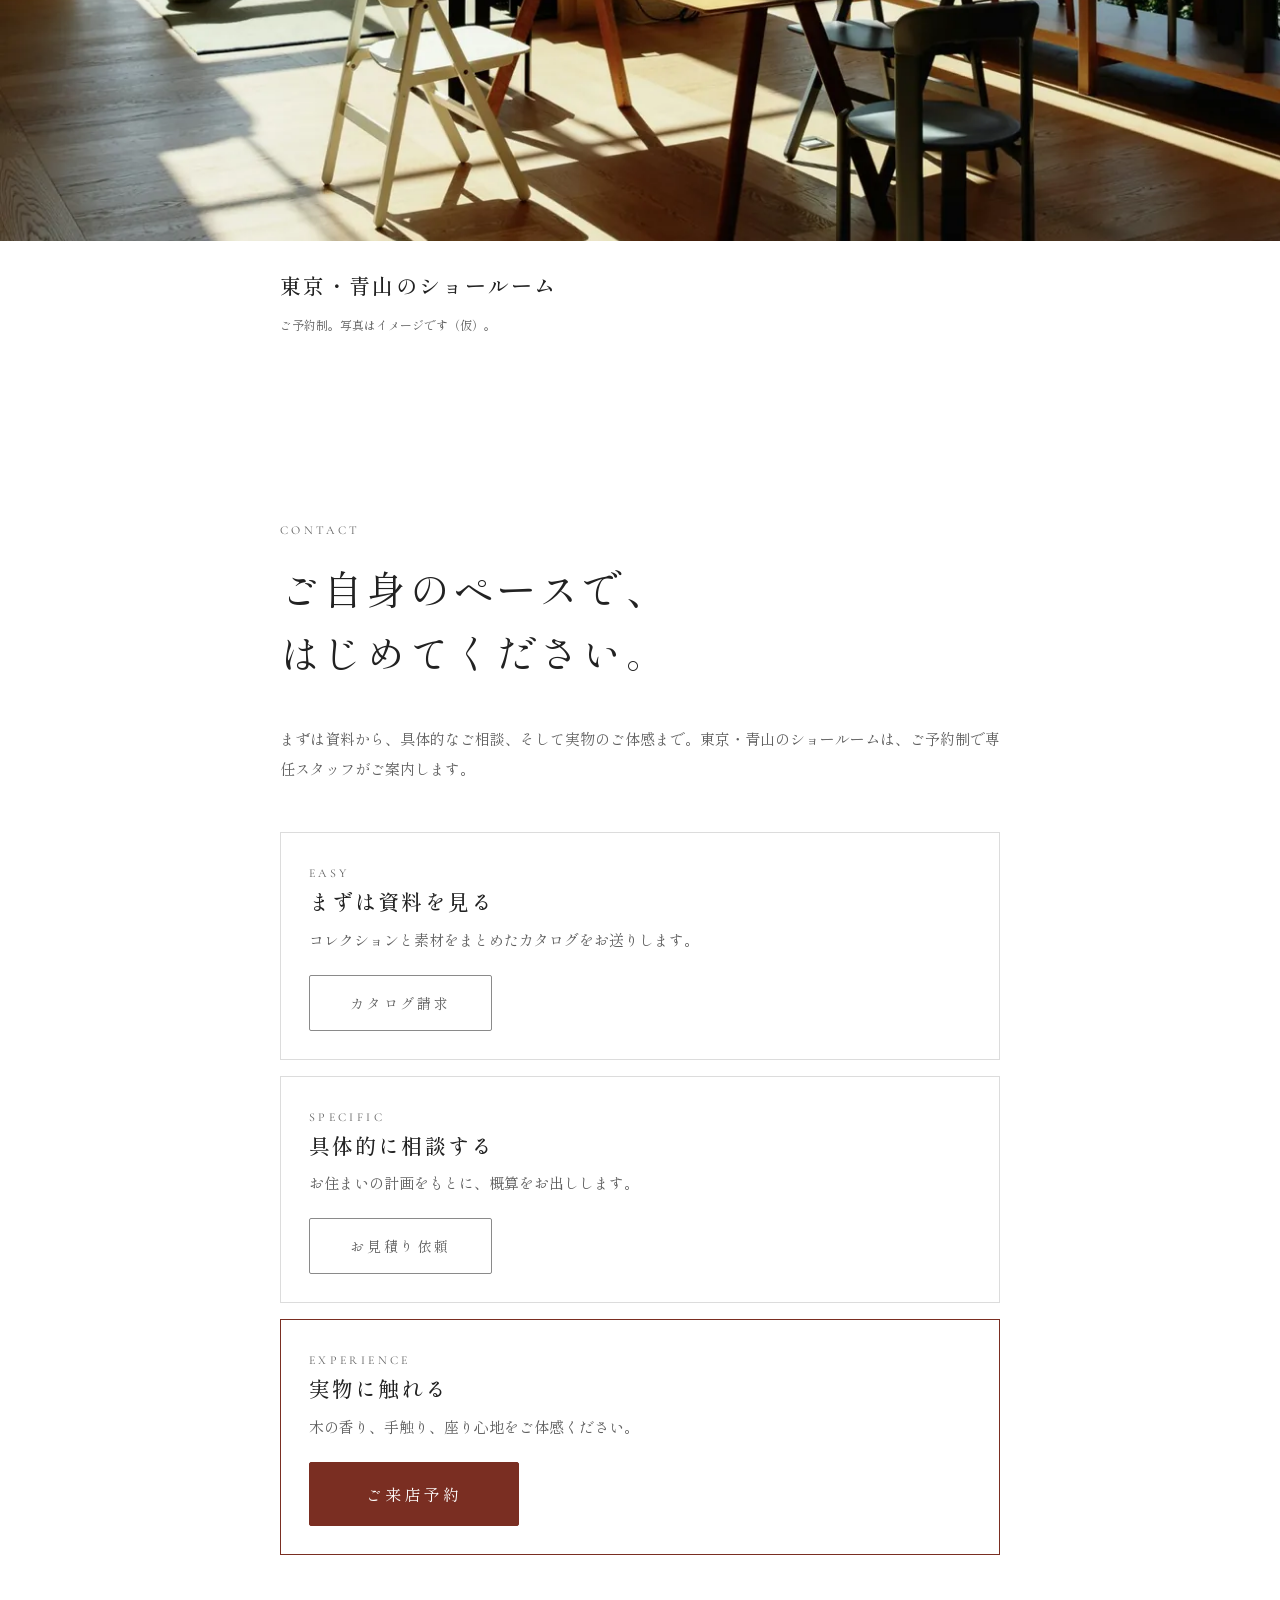
==== commit 0a64de58: "再読み込み時・ページ内移動後も最上部から開くよう修正" ====
--- a/index.html
+++ b/index.html
@@ -9,7 +9,8 @@
 <script>
 /* ページを開いたときは必ず先頭から表示し、見えない状態からふわっと表示する（スクロールして戻る動きを見せない） */
 (function(){try{history.scrollRestoration='manual'}catch(e){}
-if(location.hash)return;
+var nt='';try{nt=performance.getEntriesByType('navigation')[0].type}catch(e){}
+if(location.hash){if(nt==='reload'||nt==='back_forward'){try{history.replaceState(null,'',location.pathname+location.search)}catch(e){}}else return}
 var h=document.documentElement;h.classList.add('pg-in');
 function top(){h.style.scrollBehavior='auto';window.scrollTo(0,0);try{h.scrollIntoView({block:'start',behavior:'instant'})}catch(e){}h.style.scrollBehavior=''}
 function go(){top();requestAnimationFrame(function(){h.classList.remove('pg-in')})}
@@ -780,7 +781,6 @@
     var id=decodeURIComponent(a.getAttribute('href').slice(1)),el=id&&document.getElementById(id);
     if(!el)return;
     e.preventDefault();stop();
-    try{history.pushState(null,'','#'+id)}catch(x){}
     var start=window.scrollY;
     if(reduce){window.scrollTo(0,target(el));return}
     var dur=Math.min(2400,Math.max(1200,Math.abs(target(el)-start)*0.8)),t0=performance.now();   // 1200〜2400ミリ秒
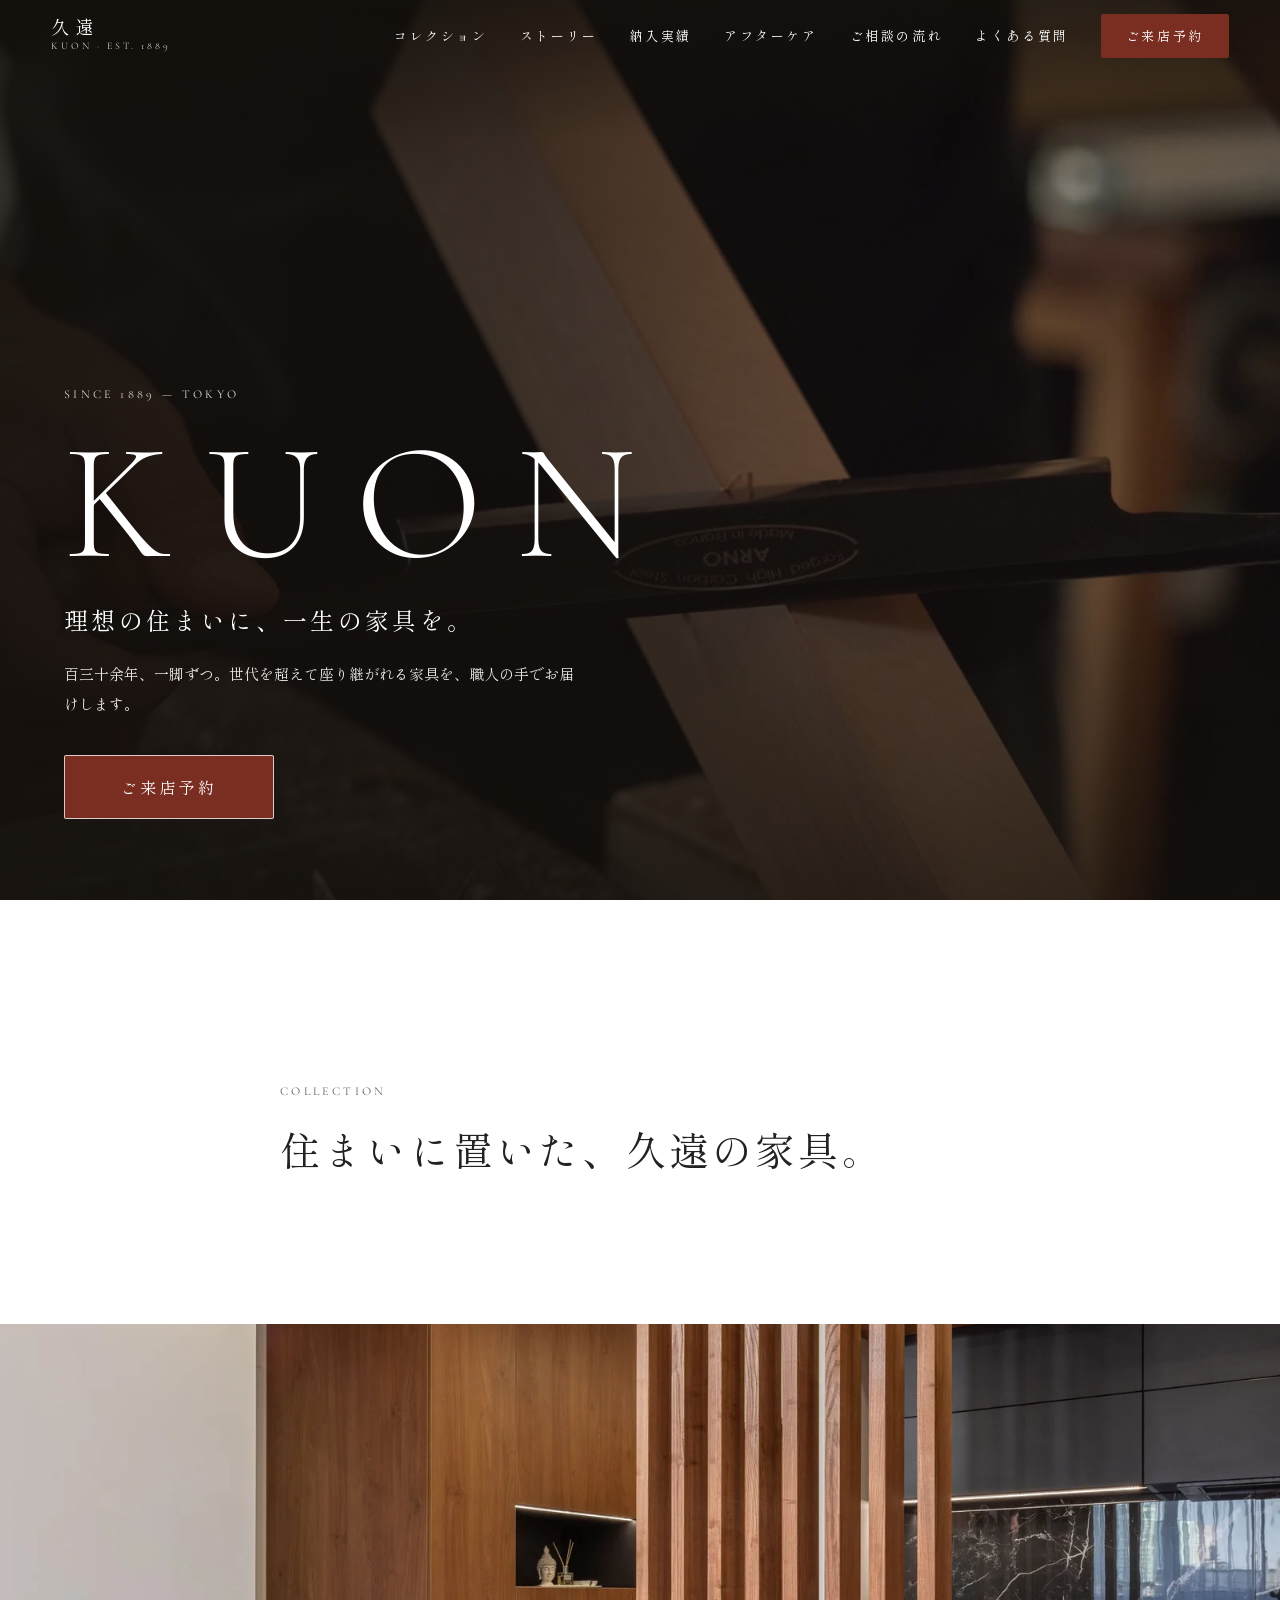
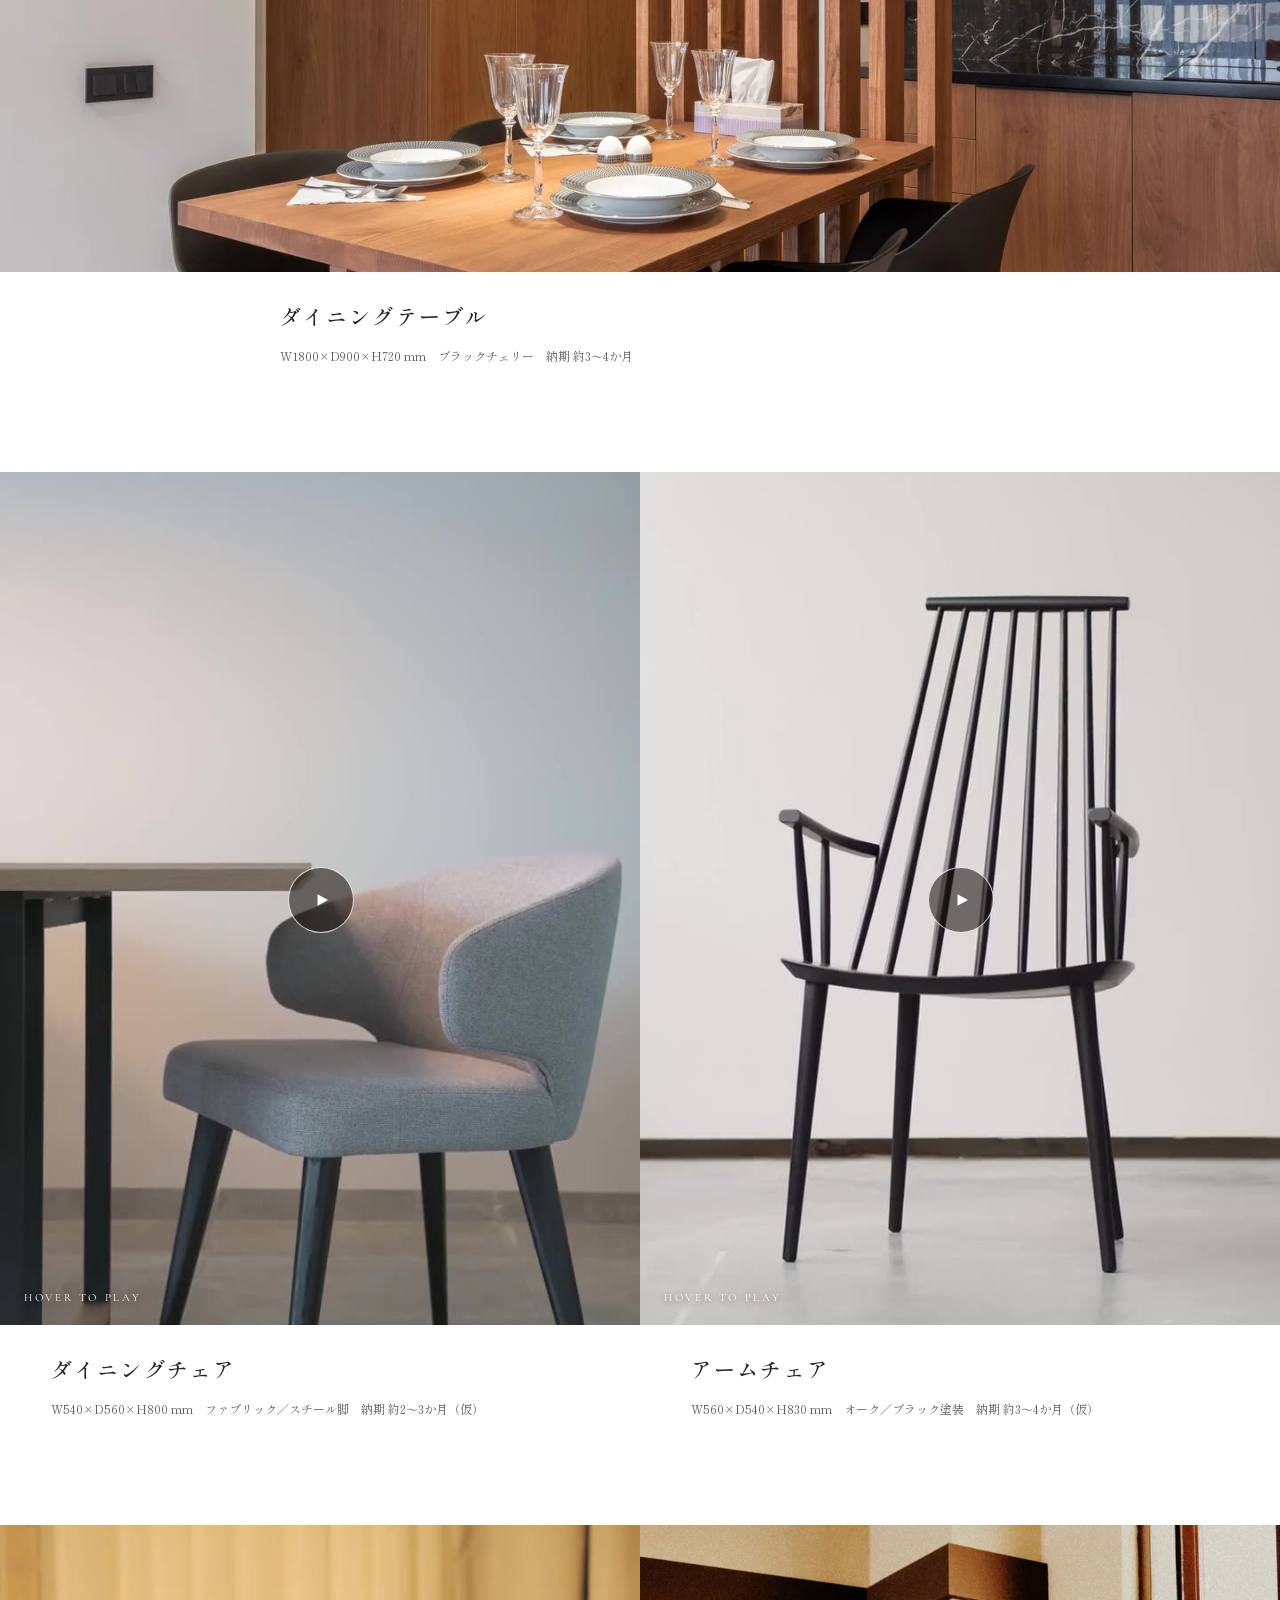
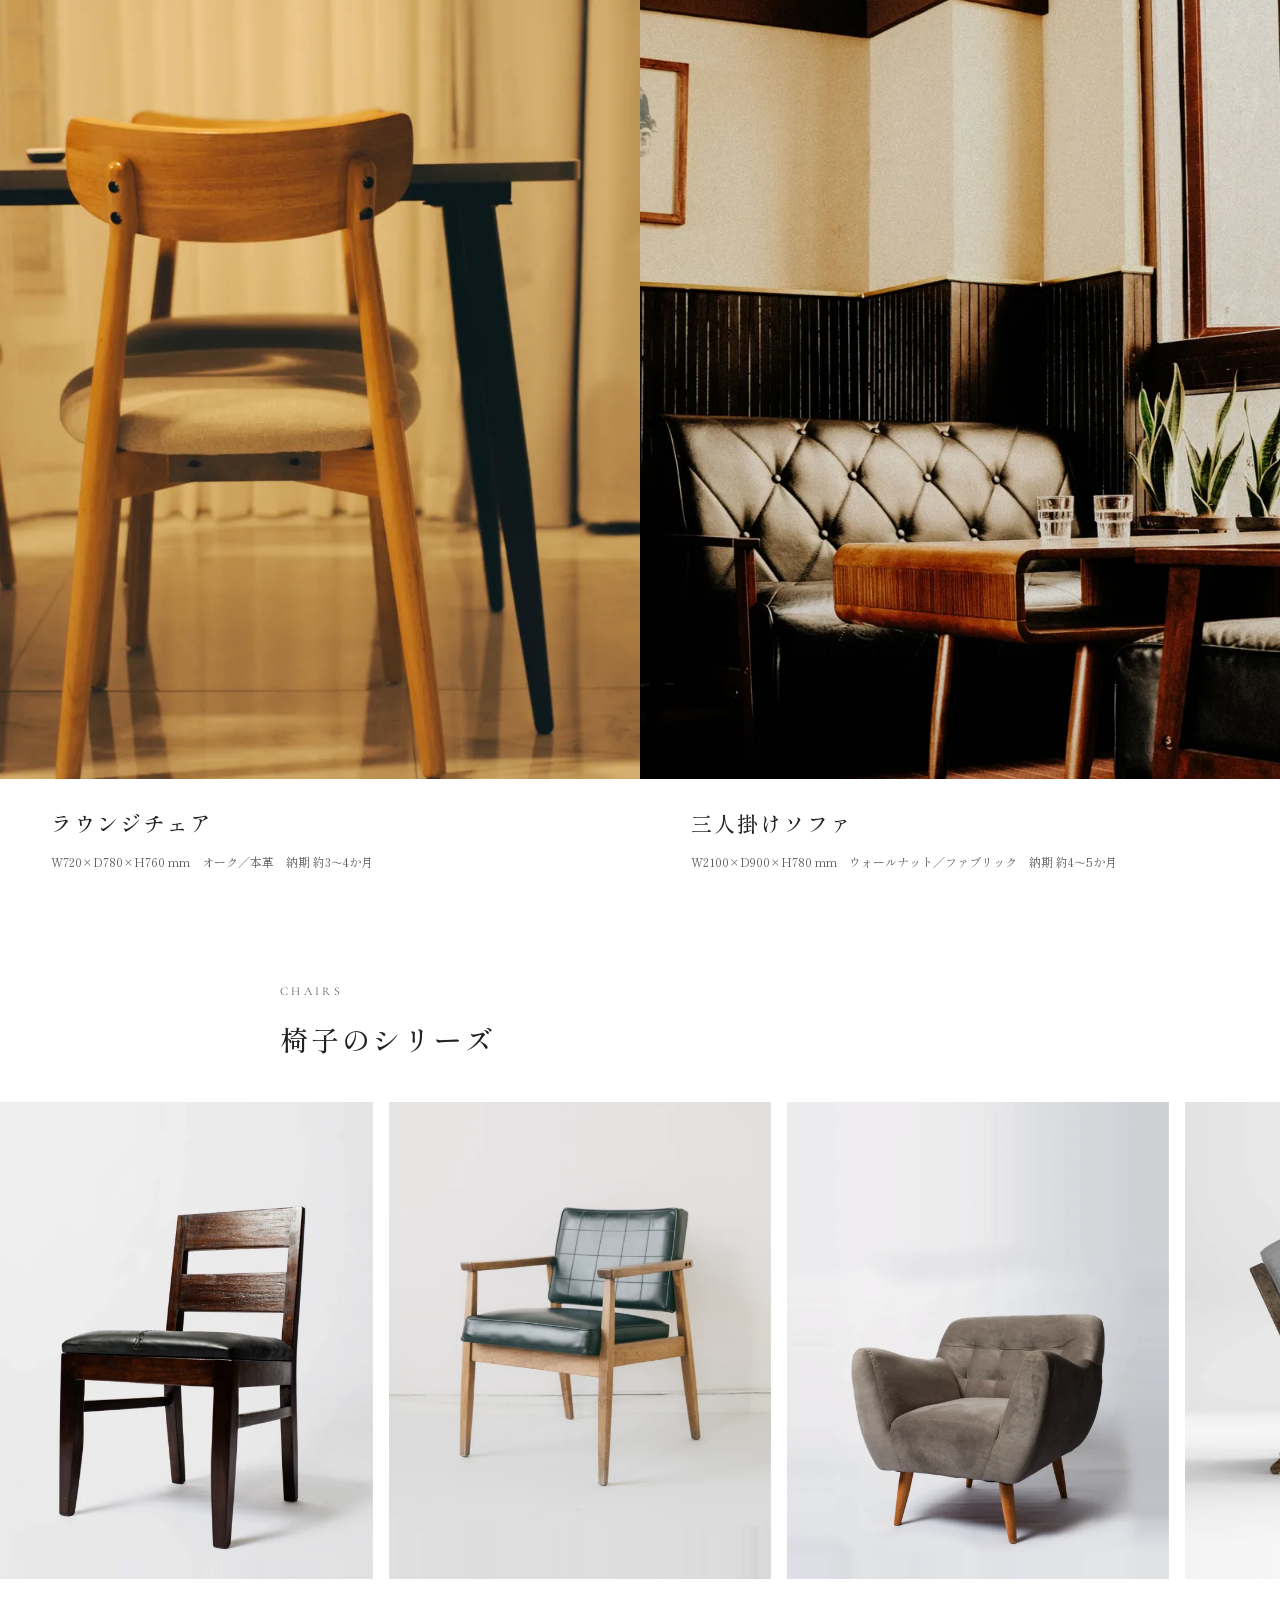
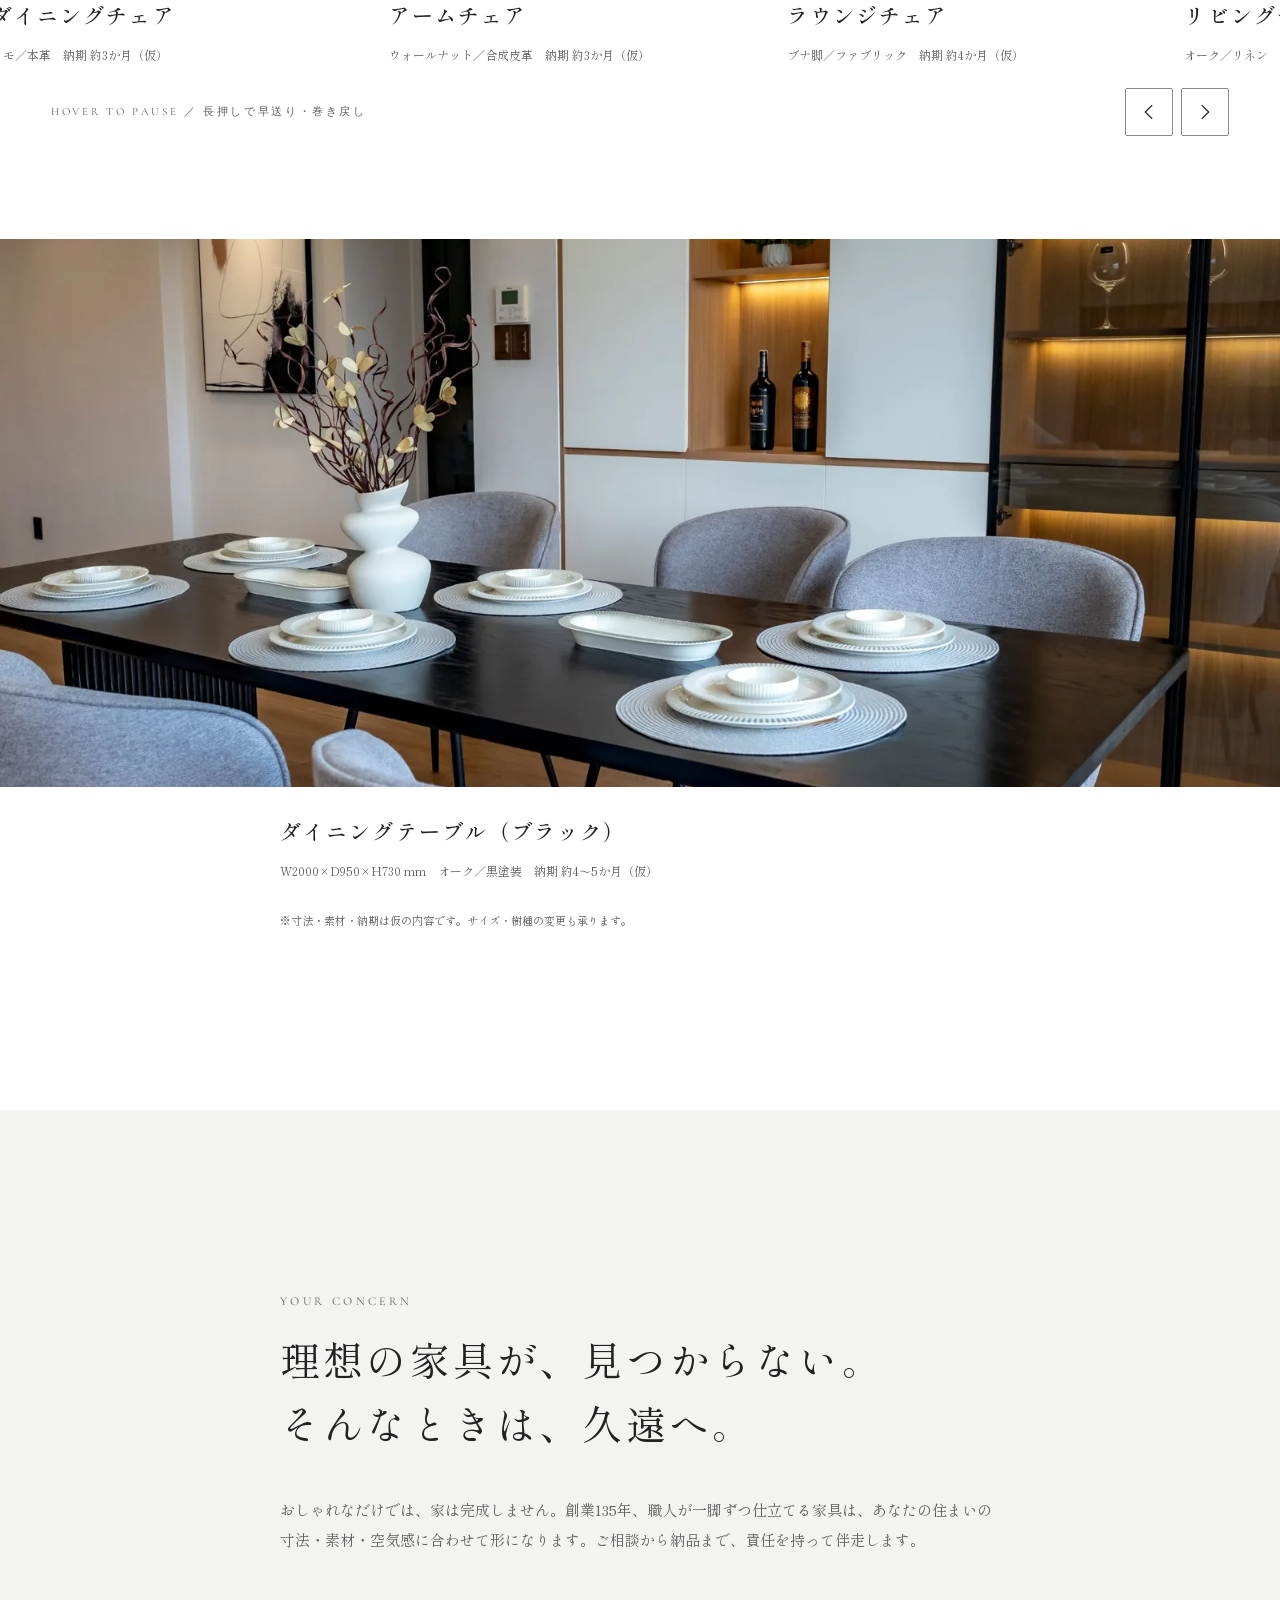
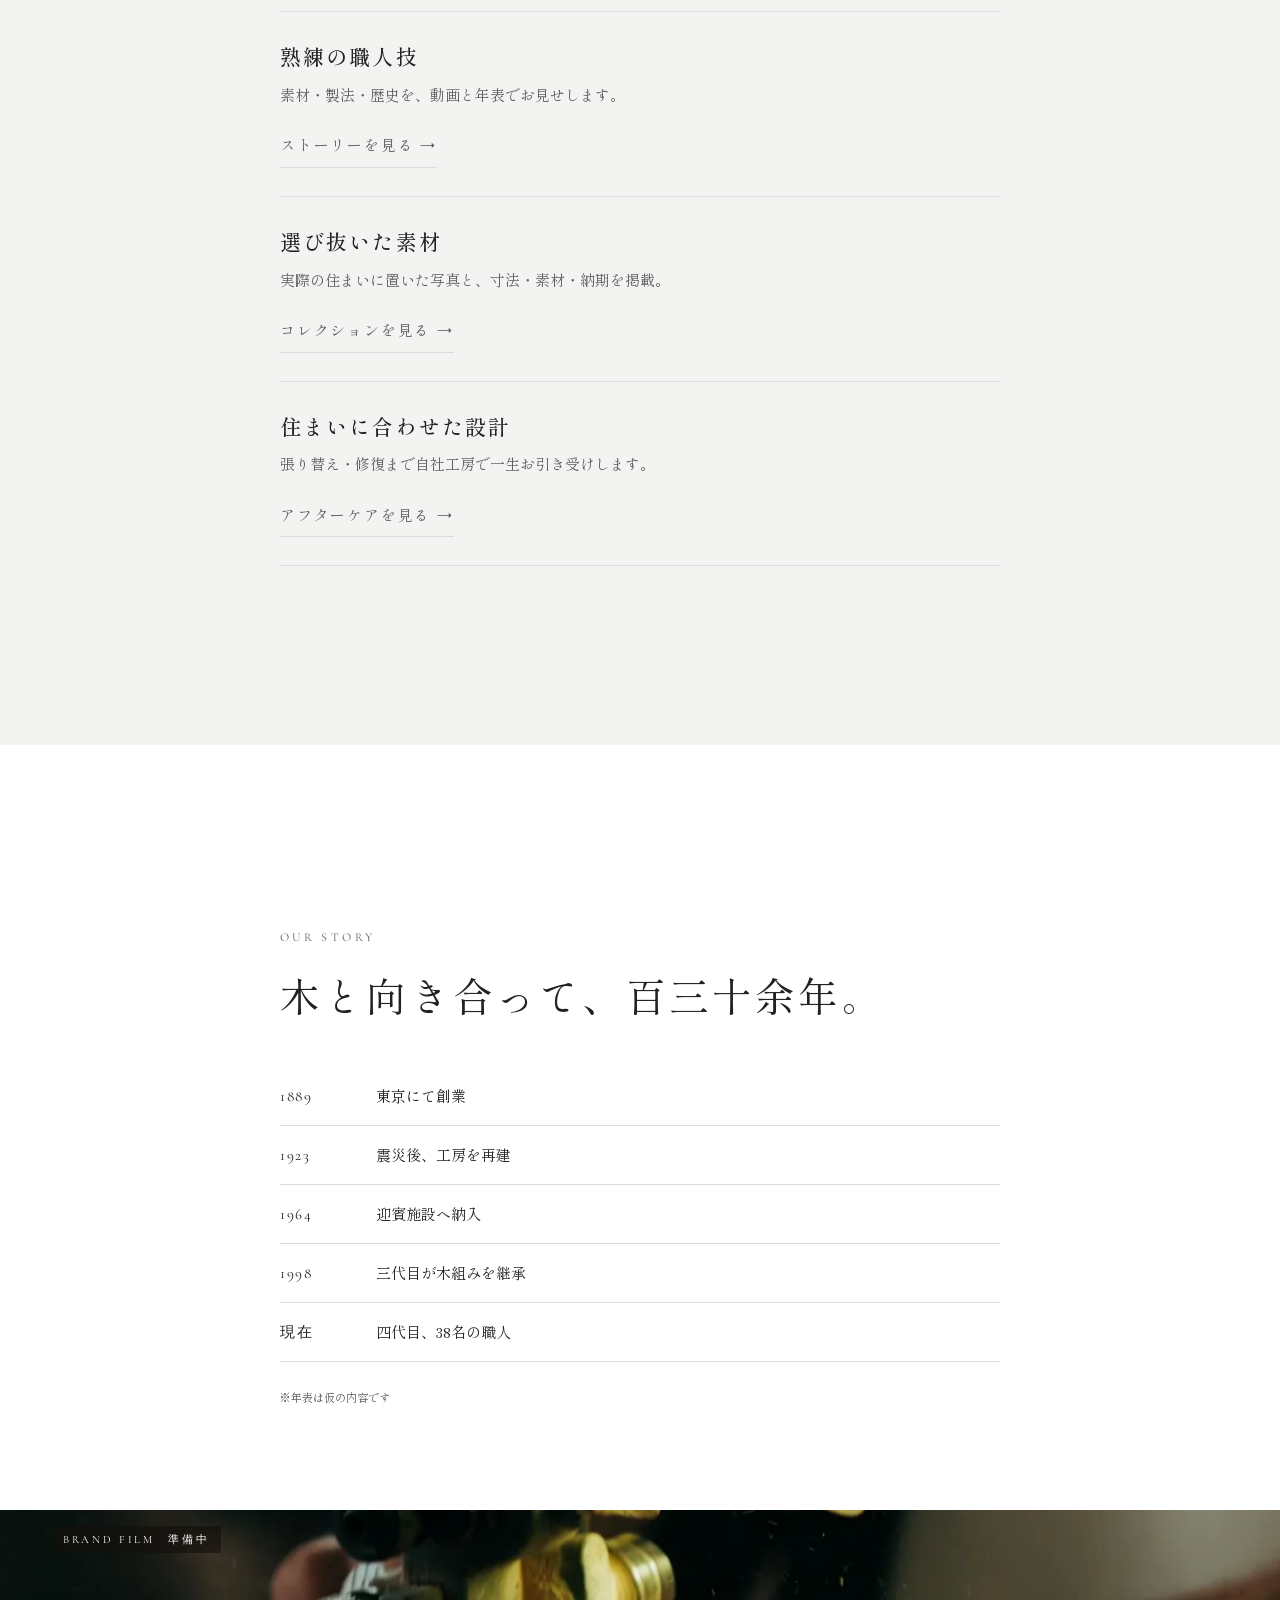
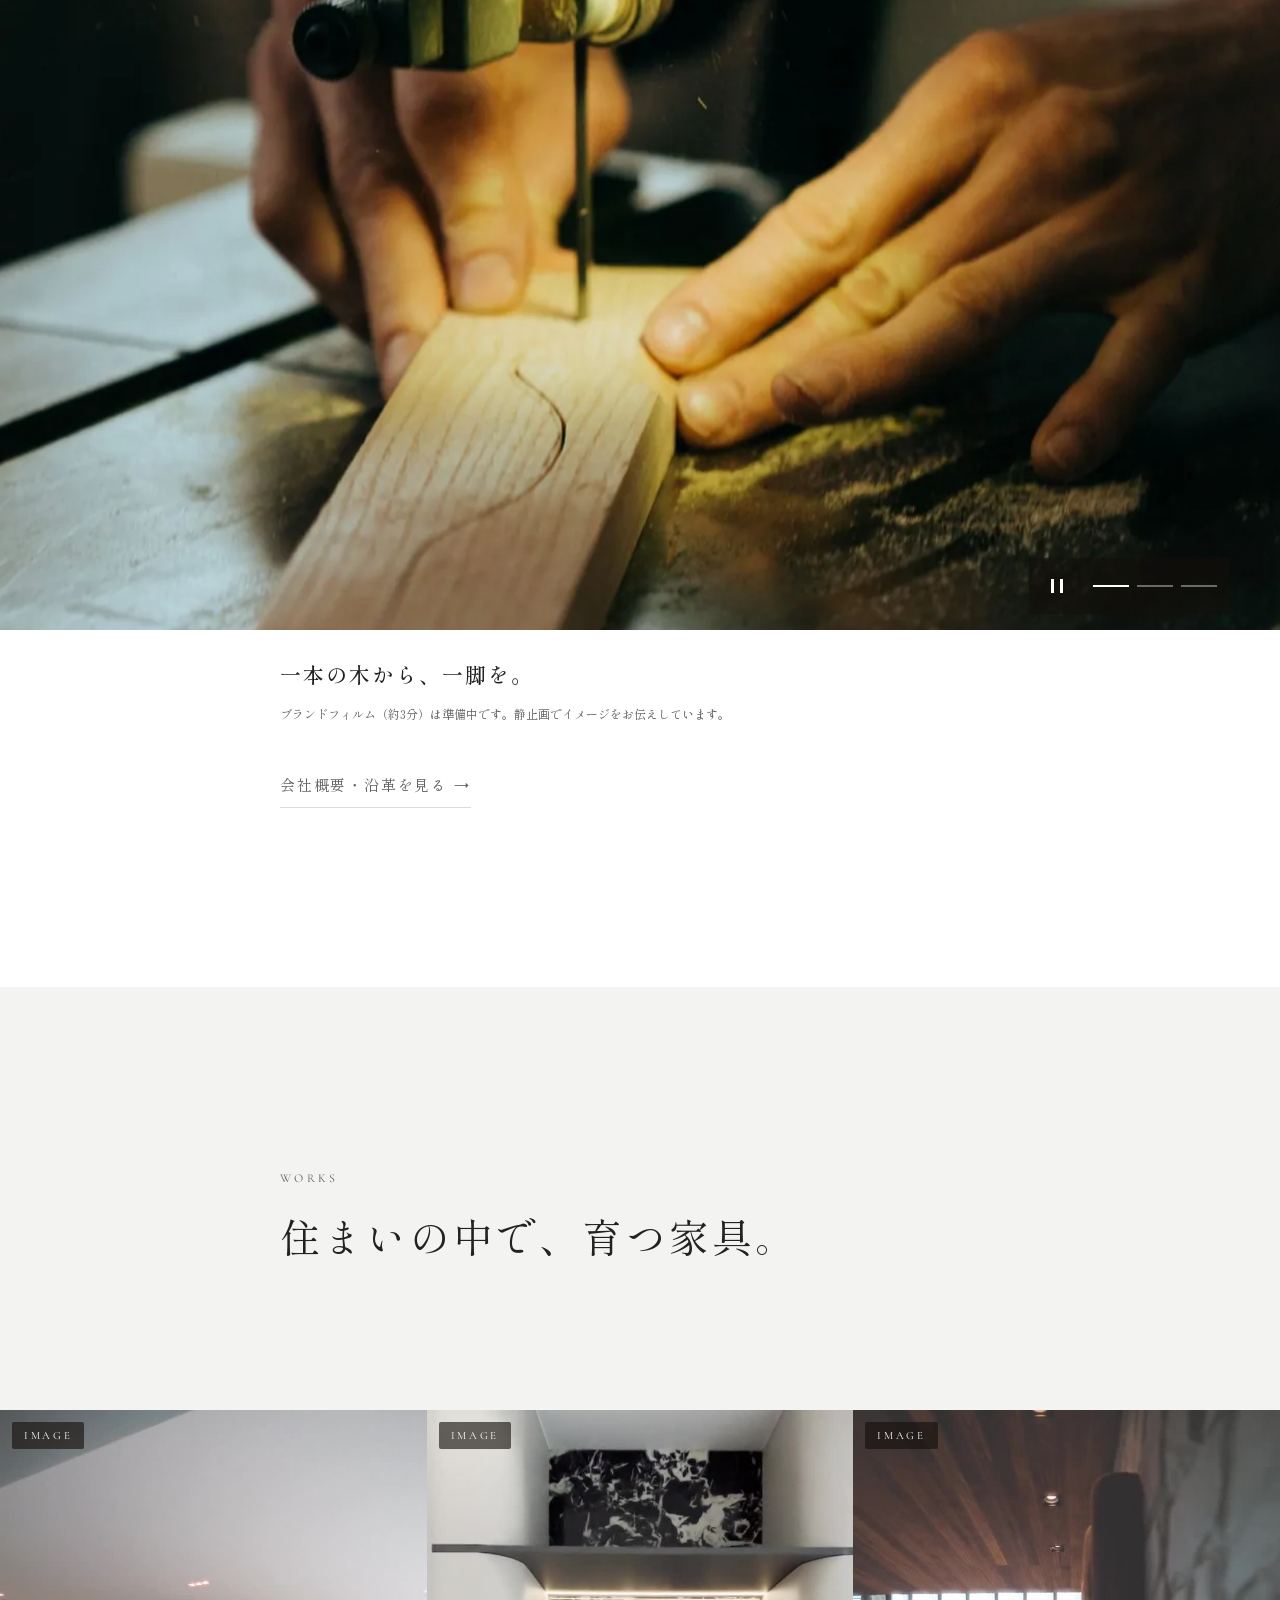
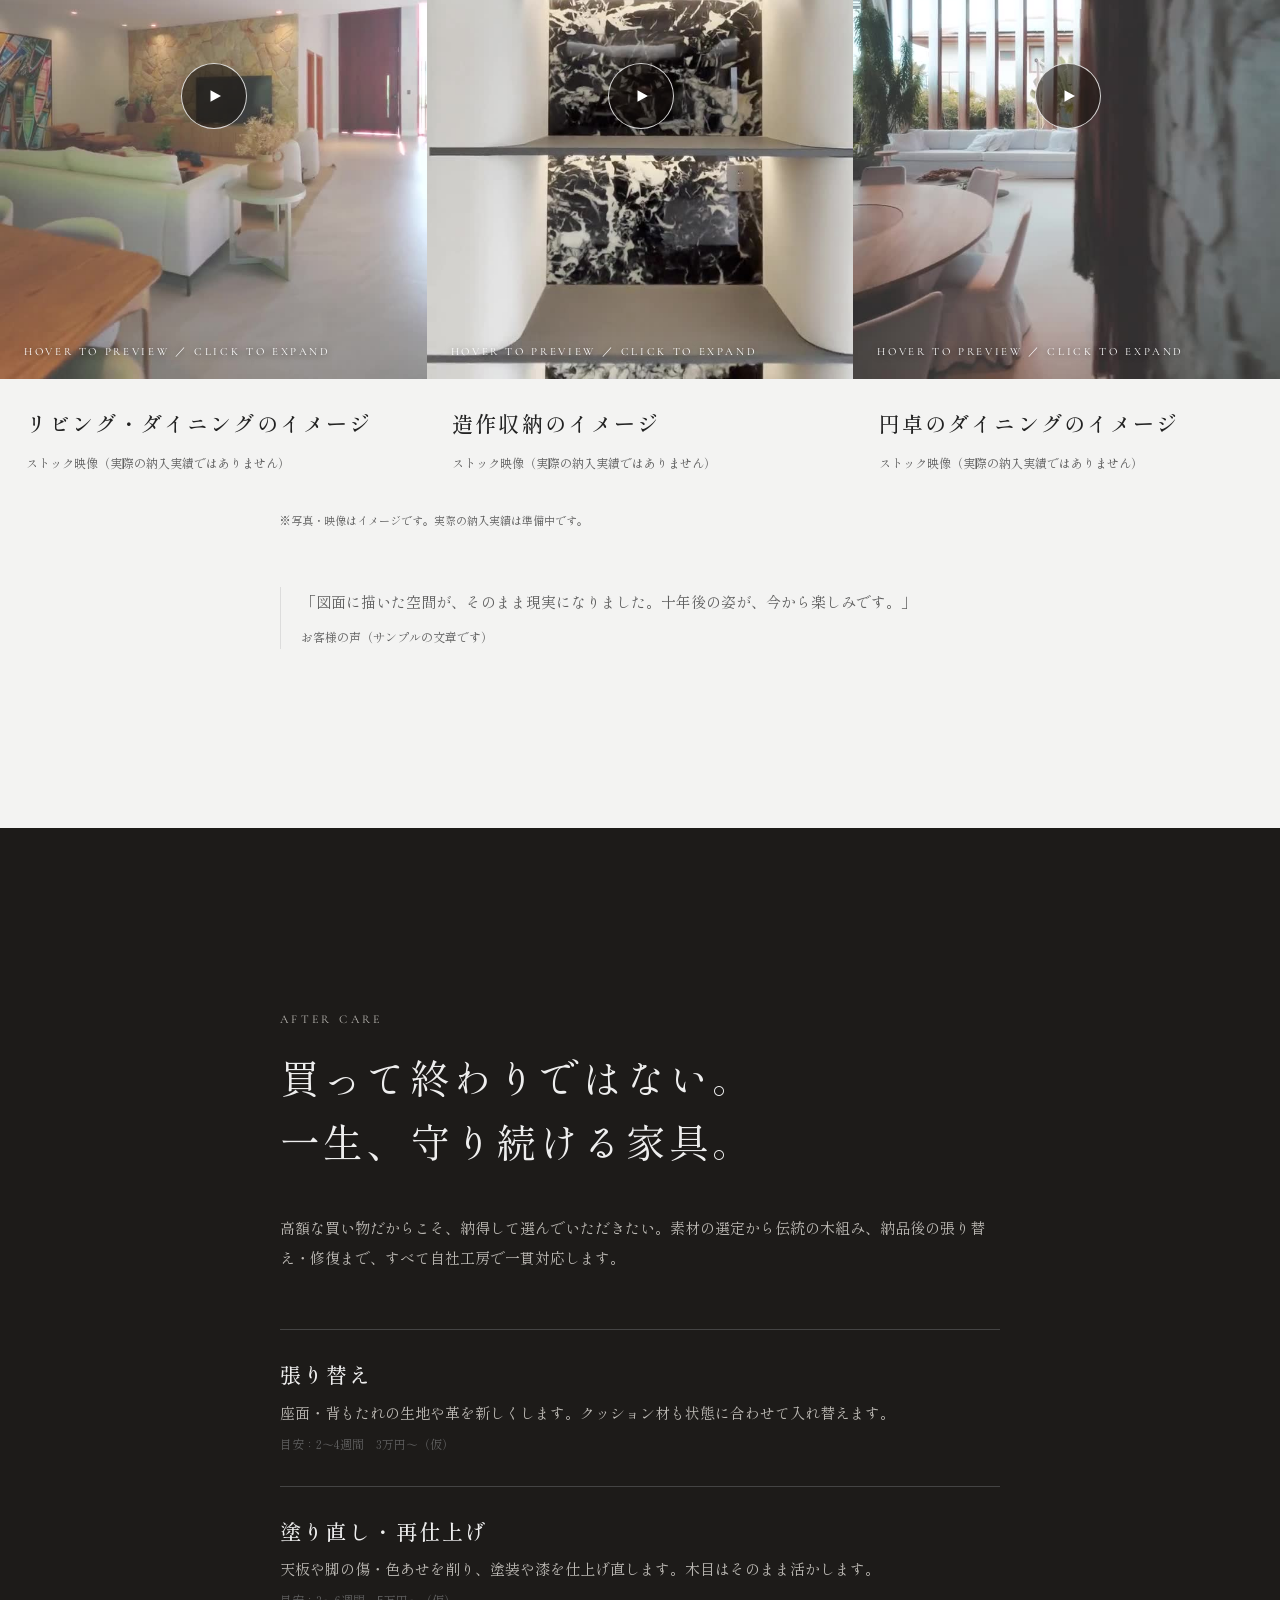
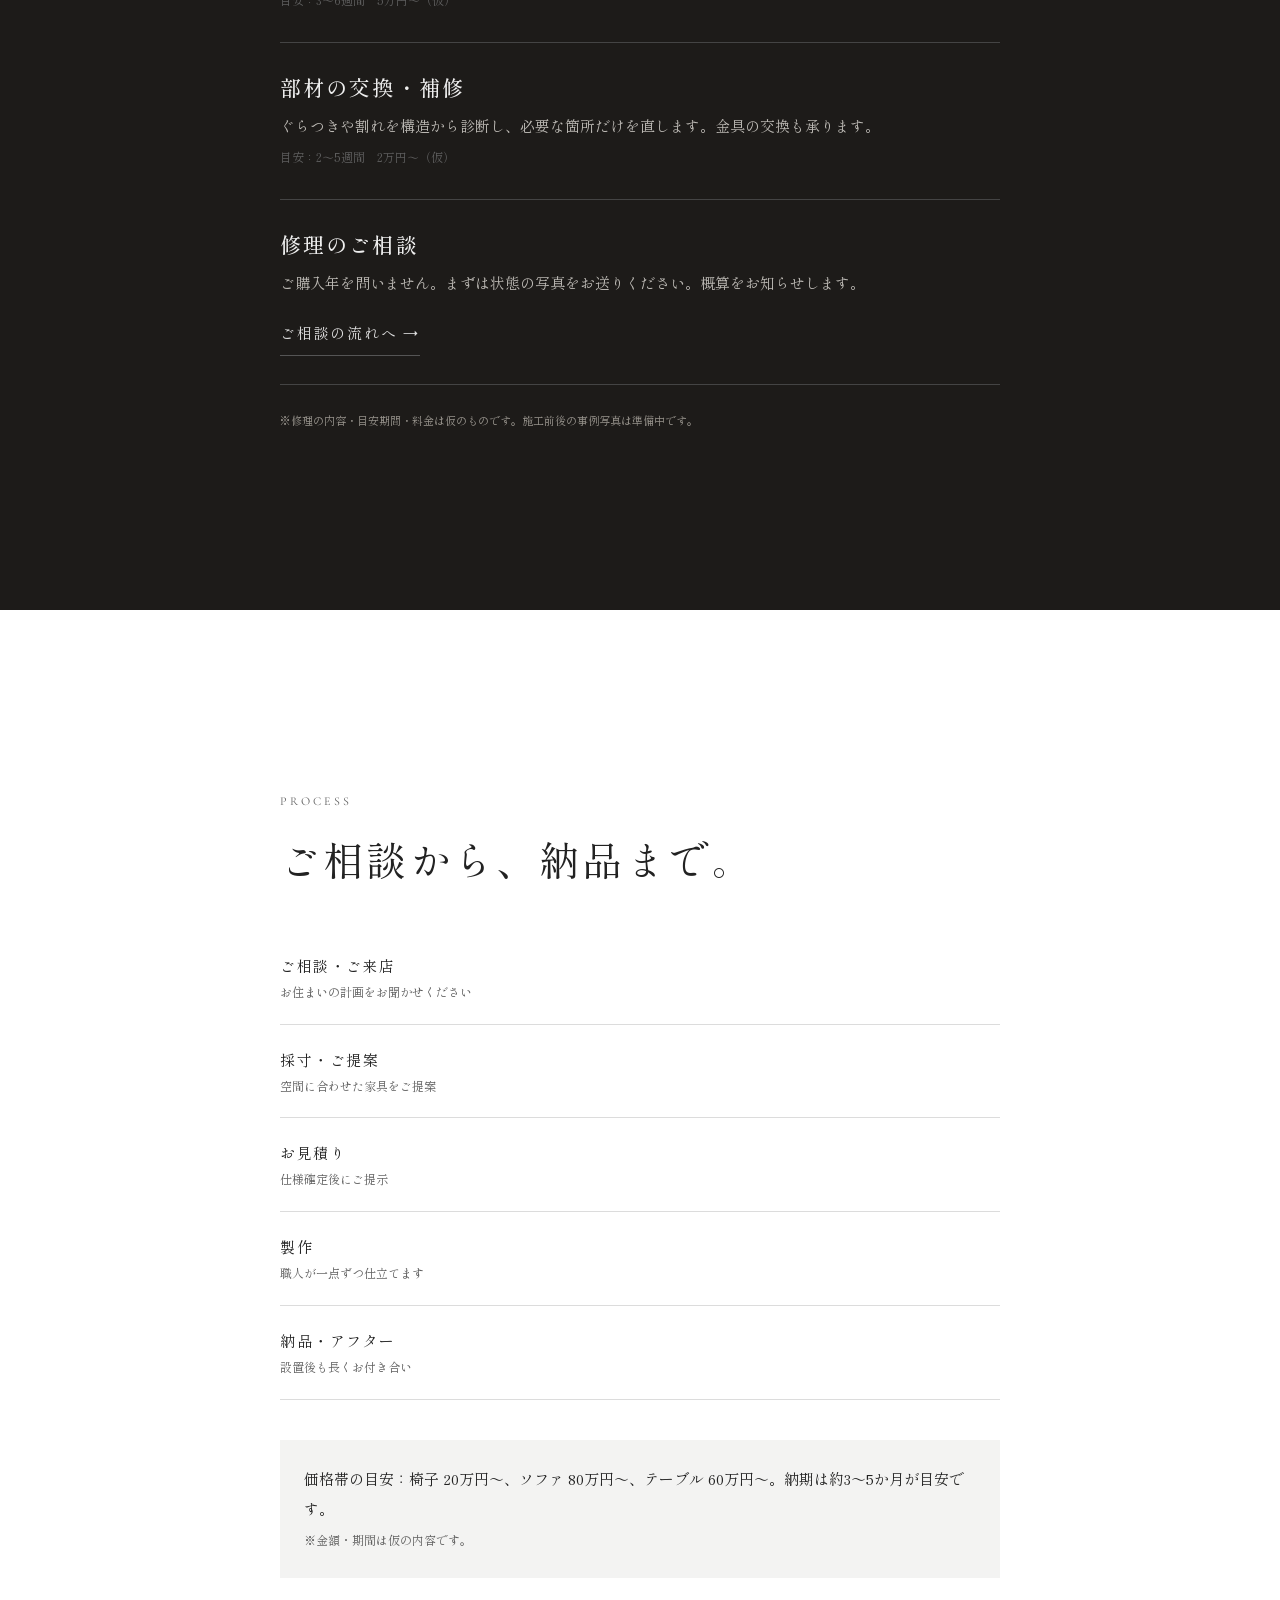
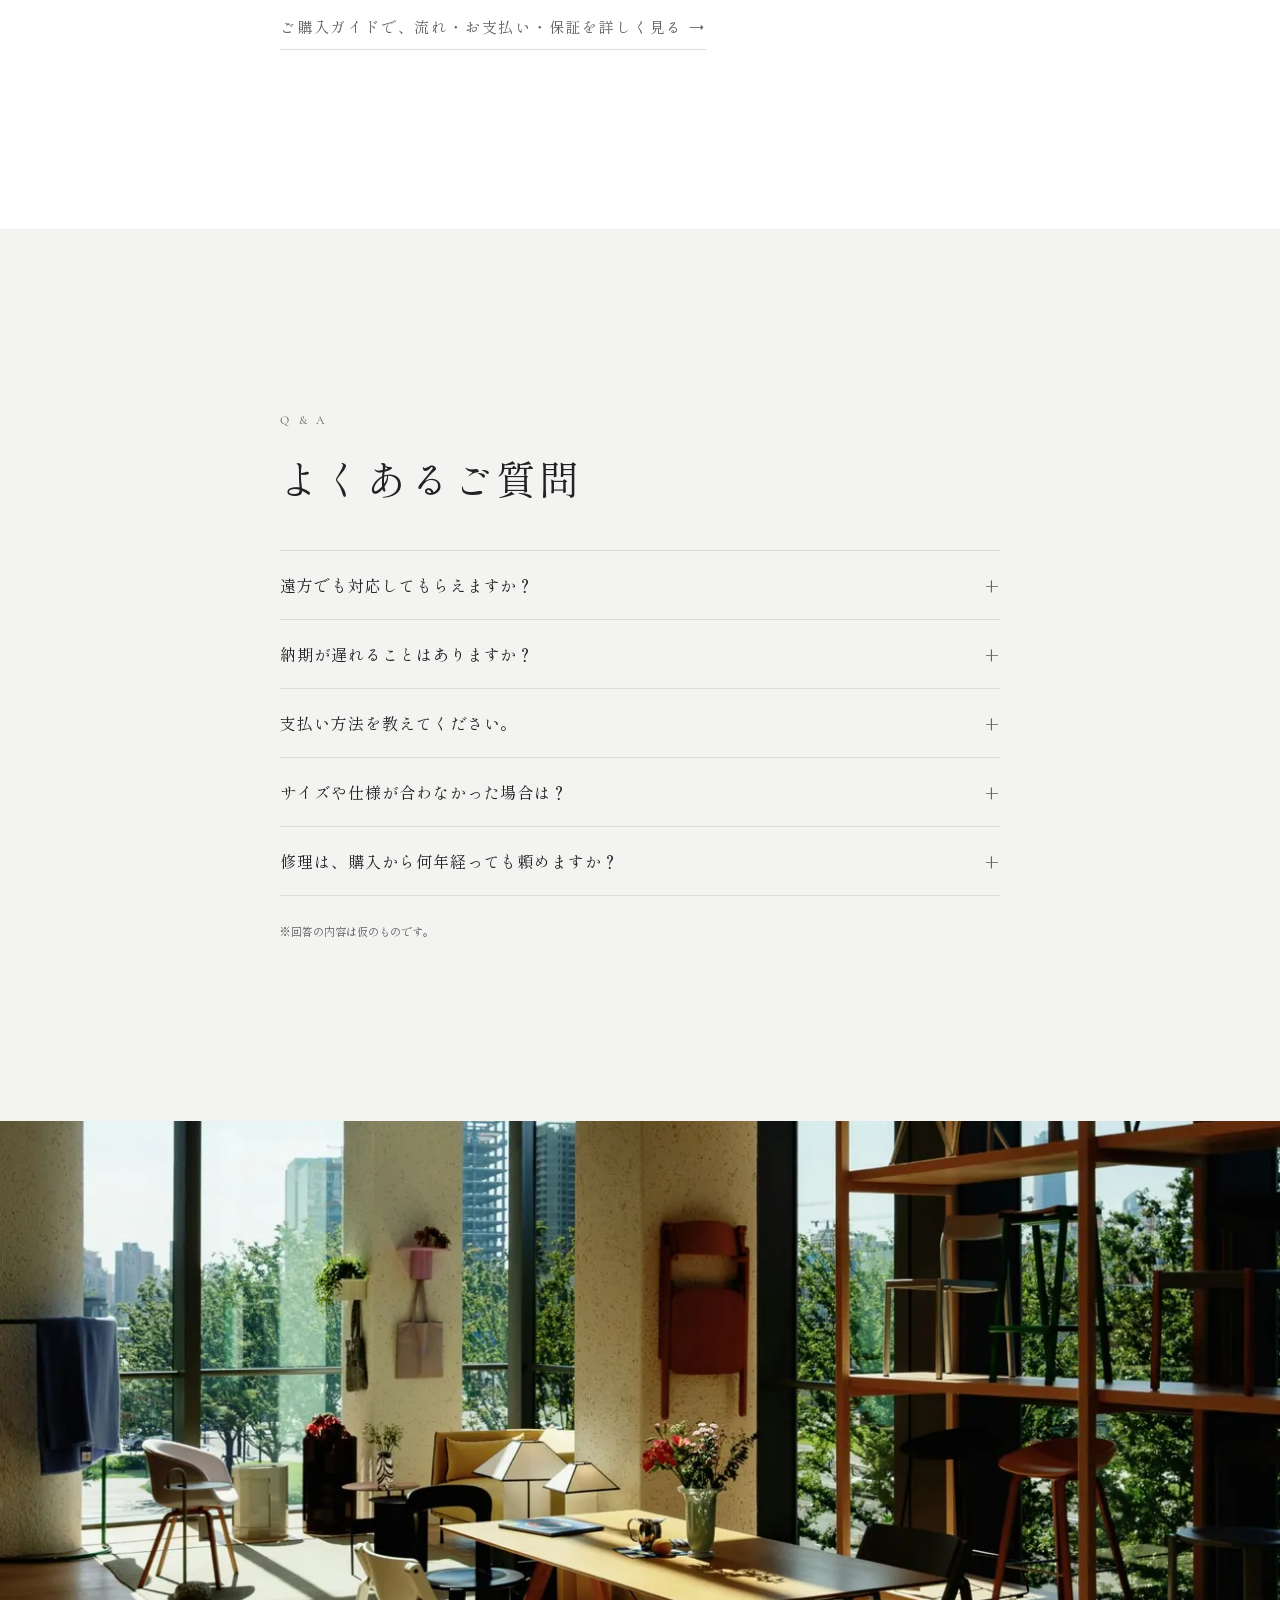
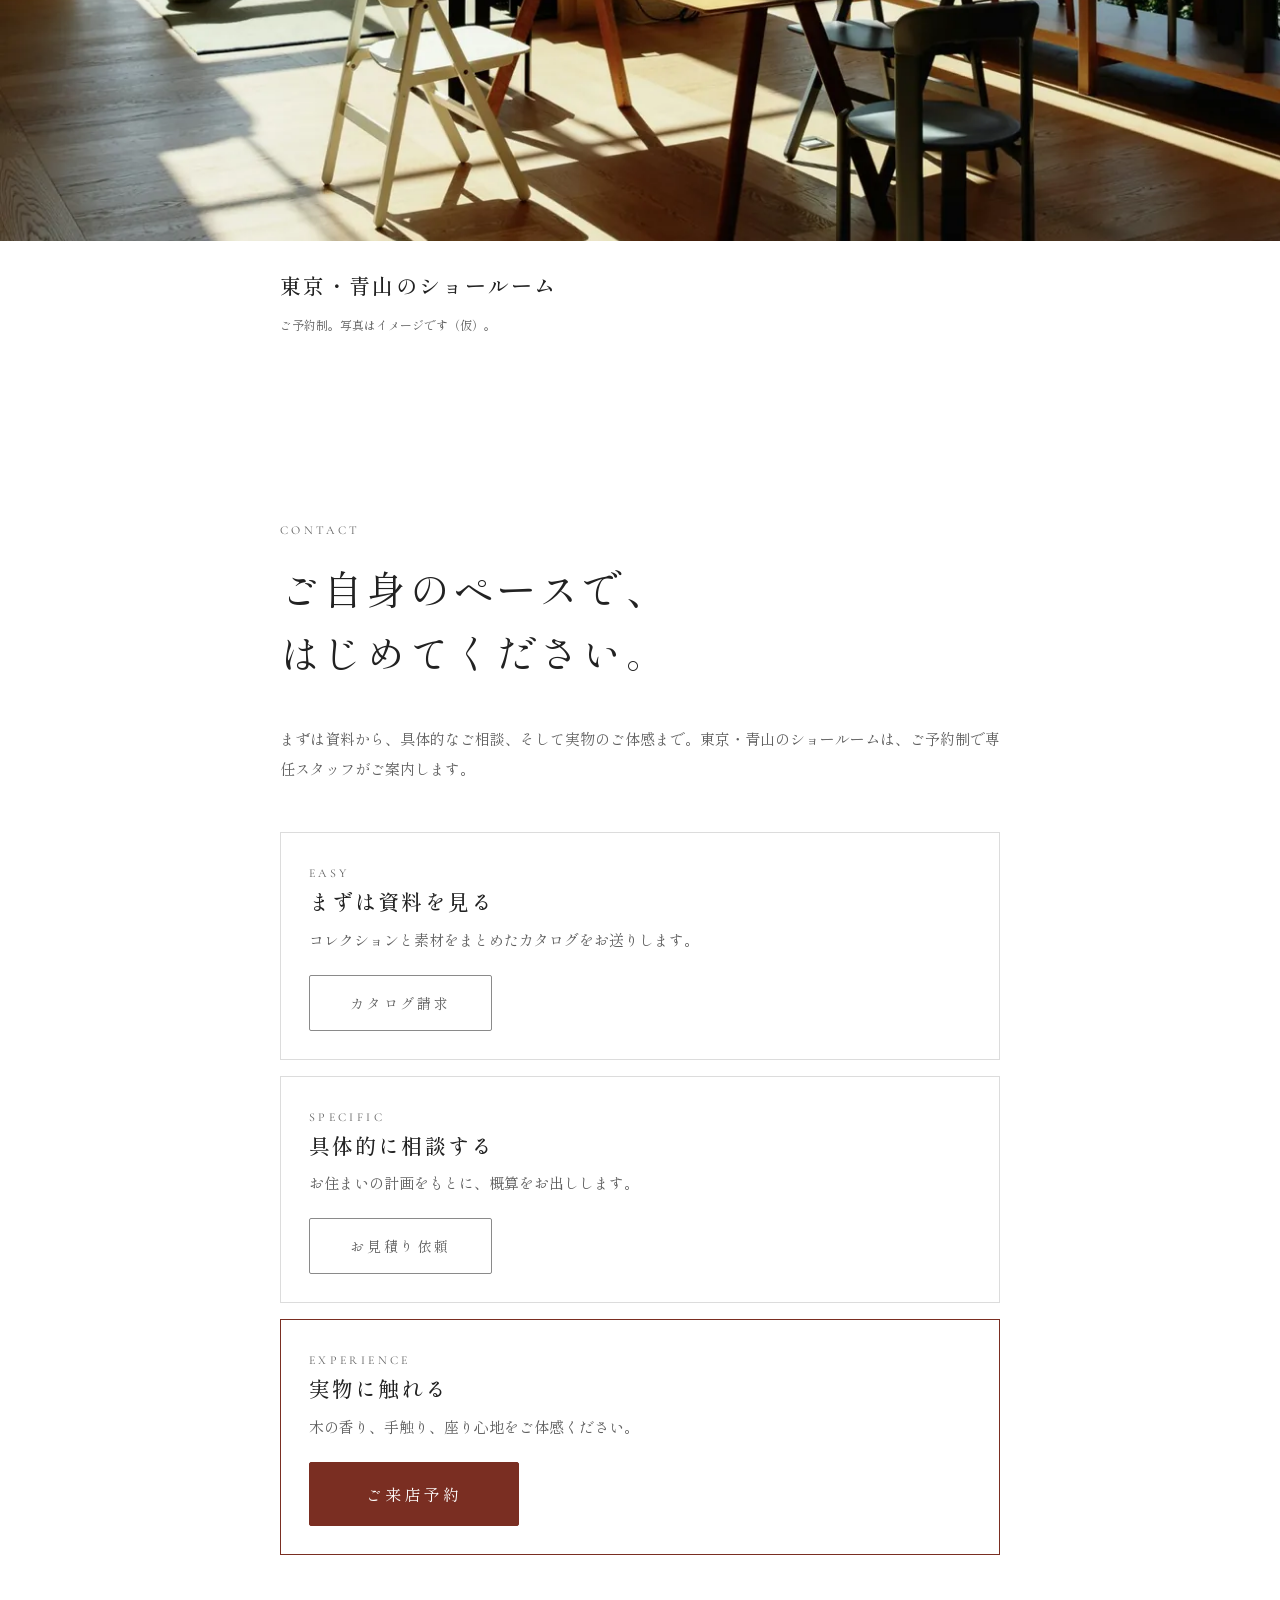
==== commit 73668c74: "フォルダ構成を整理（CSS・JS・画像・動画をフォルダに分割） - 各HTMLに直接書いていたCSS・JSを css/・js/ に切り出し - 全ページ共通の表示スクリプトを js/page-in.j" ====
--- a/index.html
+++ b/index.html
@@ -6,254 +6,8 @@
 <title>久遠 KUON｜無垢材の家具工房・東京青山</title>
 <meta name="description" content="1889年創業、無垢材の家具工房「久遠」。東京・青山のショールームは予約制。一脚ずつ仕立て、修理でおつきあいを続けます（架空ブランドのデザイン見本）。">
 <link rel="preconnect" href="https://fonts.googleapis.com"><link rel="preconnect" href="https://fonts.gstatic.com" crossorigin>
-<script>
-/* ページを開いたときは必ず先頭から表示し、見えない状態からふわっと表示する（スクロールして戻る動きを見せない） */
-(function(){try{history.scrollRestoration='manual'}catch(e){}
-var nt='';try{nt=performance.getEntriesByType('navigation')[0].type}catch(e){}
-if(location.hash){if(nt==='reload'||nt==='back_forward'){try{history.replaceState(null,'',location.pathname+location.search)}catch(e){}}else return}
-var h=document.documentElement;h.classList.add('pg-in');
-function top(){h.style.scrollBehavior='auto';window.scrollTo(0,0);try{h.scrollIntoView({block:'start',behavior:'instant'})}catch(e){}h.style.scrollBehavior=''}
-function go(){top();requestAnimationFrame(function(){h.classList.remove('pg-in')})}
-if(document.readyState==='loading')document.addEventListener('DOMContentLoaded',go);else go();
-var moved=false;['wheel','touchstart','keydown','mousedown'].forEach(function(t){addEventListener(t,function(){moved=true},{once:true,passive:true})});
-addEventListener('load',function(){if(!moved)top()});
-setTimeout(function(){h.classList.remove('pg-in')},1500);
-})();
-</script>
-<style>
-:root{--accent:#7A2E22;--radius:2px;--bg:#FFF;--bg2:#F3F3F2;--ink:#222;--sub:#5F5F5F;--line:#DCDCDC;--gutter:24px;--col:720px;
- --serif:"Shippori Mincho","Hiragino Mincho ProN","Yu Mincho",serif;--en:"Cormorant Garamond","Times New Roman",serif}
-*{box-sizing:border-box;margin:0;padding:0}
-html{scroll-behavior:smooth}
-body{font-family:var(--serif);color:var(--ink);background:var(--bg);line-height:2;font-size:15px;-webkit-font-smoothing:antialiased}
-body.open{overflow:hidden}
-a{color:inherit;text-decoration:none}
-img,video{display:block;width:100%}
-.en{font-family:var(--en);letter-spacing:.28em;font-size:12px;color:var(--sub);text-transform:uppercase;margin-bottom:14px}
-h2{text-wrap:balance;word-break:keep-all;overflow-wrap:anywhere;font-size:clamp(22px,3.4vw,40px);font-weight:400;letter-spacing:.08em;line-height:1.6;margin-bottom:40px}
-h3{font-size:clamp(17px,1.7vw,21px);font-weight:500;letter-spacing:.1em;line-height:1.6}
-.sub{color:var(--sub)}
-small{font-size:12px;color:var(--sub);line-height:1.9}
-section{padding:clamp(96px,14vw,200px) 0}
-.alt{background:var(--bg2)}
-/* 本文は細い1列。左右はgutterで確保 */
-.wrap{max-width:calc(var(--col) + var(--gutter)*2);margin:0 auto;padding:0 var(--gutter)}
-/* 写真と動画は全幅 */
-.bleed{width:100%;margin:0}
-.btn{display:inline-flex;align-items:center;justify-content:center;min-height:56px;padding:0 40px;border:1px solid #8a8a8a;border-radius:var(--radius);color:var(--sub);letter-spacing:.2em;font-size:14px;transition:.3s}
-.btn:hover{background:var(--accent);border-color:var(--accent);color:#fff}
-.btn.f{background:var(--accent);border-color:var(--accent);color:#fff;min-height:64px;padding:0 56px;font-size:16px}
-/* ご来店予約ボタン：ホバーで白が左から広がり、文字が弁柄色に、矢印が現れる */
-.btn.f{position:relative;overflow:hidden;isolation:isolate}
-.btn.f::before{content:"";position:absolute;inset:0;background:#fff;transform:translateX(-101%);transition:transform .4s ease;z-index:-1}
-.btn.f::after{content:"\2192";display:inline-block;max-width:0;opacity:0;overflow:hidden;white-space:nowrap;transition:max-width .35s,opacity .35s,margin .35s}
-.btn.f:hover,.btn.f:focus-visible{color:var(--accent);border-color:var(--accent)}
-.btn.f:hover::before,.btn.f:focus-visible::before{transform:none}
-.btn.f:hover::after,.btn.f:focus-visible::after{max-width:28px;opacity:1;margin-left:10px}
-.hero .btn.f{border:1px solid rgba(255,255,255,.75)}
-/* ヘッダー・メニューのリンク：ホバーで下線が横にスッと伸びる */
-#menu a:not(.nb){position:relative}
-#menu a:not(.nb)::after{content:"";position:absolute;left:0;bottom:-1px;height:1px;width:0;background:currentColor;transition:width .4s ease}
-#menu a:not(.nb):hover::after,#menu a:not(.nb):focus-visible::after{width:100%}
-@media(min-width:1024px){#menu a:not(.nb)::after{bottom:8px}}
-/* ヘッダー・メニューの「ご来店予約」：ホバーで塗りが消えて、枠線＋文字だけに（大きくならない） */
-.nb.btn.f{overflow:visible}
-.nb.btn.f::before,.nb.btn.f::after{display:none}
-#menu a.nb.btn.f:hover,#menu a.nb.btn.f:focus-visible{background:transparent;color:#fff;border-color:#fff}
-header.s #menu a.nb.btn.f:hover,header.s #menu a.nb.btn.f:focus-visible,body.open #menu a.nb.btn.f:hover,body.open #menu a.nb.btn.f:focus-visible{color:var(--accent);border-color:var(--accent)}
-/* ハンバーガーボタン：ホバーで枠線と文字がはっきり変わる */
-#menu-btn{transition:background .3s,border-color .3s,color .3s}
-#menu-btn:hover{background:rgba(255,255,255,.16);border-color:#fff;color:#fff}
-header.s #menu-btn:hover,body.open #menu-btn:hover{background:transparent;border-color:var(--accent);color:var(--accent)}
-
-.hero .btn.f:hover,.hero .btn.f:focus-visible{border-color:#fff}
-@media(prefers-reduced-motion:reduce){.btn.f::before,.btn.f::after{transition:none}}
-.link{display:inline-flex;align-items:center;min-height:44px;color:var(--sub);letter-spacing:.12em;border-bottom:1px solid var(--line);background:linear-gradient(var(--ink),var(--ink)) left bottom/0 1px no-repeat;transition:background-size .4s ease,color .3s}
-.link:hover,.link:focus-visible{color:var(--ink);background-size:100% 1px}
-/* ヘッダー */
-header{position:fixed;inset:0 0 auto 0;z-index:30;height:72px;display:flex;align-items:center;justify-content:space-between;padding:0 var(--gutter);color:#fff;transition:background .4s,color .4s,box-shadow .4s}
-header.s,body.open header{background:#fff;color:var(--ink);box-shadow:0 1px 0 var(--line)}
-.logo{letter-spacing:.4em;font-size:18px;line-height:1.2}
-.logo small{display:block;font-family:var(--en);letter-spacing:.3em;font-size:10px;color:inherit;opacity:.8}
-#menu{position:fixed;inset:72px 0 0 0;background:#fff;color:var(--ink);padding:16px var(--gutter);opacity:0;visibility:hidden;transform:translateY(-8px);transition:opacity .3s,transform .3s,visibility .3s}
-#menu.open{opacity:1;visibility:visible;transform:none}
-#menu a{display:flex;align-items:center;min-height:56px;border-bottom:1px solid var(--line);letter-spacing:.2em}
-#menu a.nb{margin-top:24px;justify-content:center;background:var(--accent);color:#fff;border:1px solid var(--accent);border-radius:var(--radius)}
-#menu-btn{width:48px;height:48px;border:1px solid currentColor;border-radius:var(--radius);background:transparent;color:inherit;font-size:22px;cursor:pointer}
-#menu-btn .icon-close{display:none}#menu-btn.open .icon-open{display:none}#menu-btn.open .icon-close{display:inline}
-@media(min-width:1024px){
- #menu-btn{display:none}
- #menu{position:static;inset:auto;background:none;color:inherit;padding:0;opacity:1;visibility:visible;transform:none;display:flex;align-items:center;gap:32px}
- #menu a{min-height:44px;border:0;font-size:13px}
- #menu a.nb{margin:0;padding:0 24px;min-height:44px;font-size:13px}
- header{padding:0 4vw}
-}
-/* ヒーロー：動画は全幅・全画面 */
-.hero{position:relative;height:100svh;min-height:560px;color:#fff;display:flex;align-items:flex-end;overflow:hidden;background:#2a2118}
-.hero video,.hero img.poster{position:absolute;inset:0;height:100%;object-fit:cover}
-.hero::after{content:"";position:absolute;inset:0;background:linear-gradient(to top,rgba(20,16,12,.92) 0%,rgba(20,16,12,.8) 38%,rgba(20,16,12,.15) 78%),linear-gradient(to bottom,rgba(20,16,12,.6),rgba(20,16,12,0) 120px)}
-@media(min-width:1024px){.hero::after{background:linear-gradient(to right,rgba(20,16,12,.85) 0%,rgba(20,16,12,.6) 40%,rgba(20,16,12,.1) 75%),linear-gradient(to top,rgba(20,16,12,.6),rgba(20,16,12,0) 45%),linear-gradient(to bottom,rgba(20,16,12,.7),rgba(20,16,12,0) 140px)}}
-.hero .in{position:relative;z-index:2;width:100%;padding:0 var(--gutter) clamp(56px,9vh,96px);max-width:1200px;margin:0 auto}
-.hero .en{color:rgba(255,255,255,.85)}
-.hero h1{font-weight:400;line-height:1.2}
-.hero .k{display:block;font-family:var(--en);font-weight:300;font-size:clamp(64px,13vw,168px);letter-spacing:.2em;line-height:1}
-.hero .s{display:block;font-size:clamp(16px,2vw,24px);letter-spacing:.14em;margin-top:20px}
-.hero .lead{margin:24px 0 36px;max-width:34em;color:rgba(255,255,255,.9)}
-/* 全幅の写真帯 */
-figure{margin:0}
-figure img,figure video{object-fit:cover}
-.band img,.band video{aspect-ratio:4/3}
-@media(min-width:768px){.band img,.band video{aspect-ratio:21/9}.band.tall img{aspect-ratio:16/9}}
-.pair{display:grid;grid-template-columns:1fr}
-.pair img{aspect-ratio:4/5}
-@media(min-width:768px){.pair{grid-template-columns:1fr 1fr}.pair img{aspect-ratio:3/4}}
-.cap{padding:28px 0 0}
-.cap h3{margin-bottom:6px}
-.cap.in-wrap{max-width:calc(var(--col) + var(--gutter)*2);margin:0 auto;padding:28px var(--gutter) 0}
-.pair .cap{padding:24px var(--gutter) 0}
-@media(min-width:768px){.pair .cap{padding:28px 4vw 0}}
-.trip{display:grid;grid-template-columns:1fr}
-.trip video{aspect-ratio:4/5;object-fit:cover}
-.trip figure+figure{margin-top:48px}
-@media(min-width:768px){.trip{grid-template-columns:repeat(3,1fr)}.trip video{aspect-ratio:3/4}.trip figure+figure{margin-top:0}}
-.pair video{aspect-ratio:4/5;object-fit:cover}
-@media(min-width:768px){.pair video{aspect-ratio:3/4}.pair figure+figure,.trip figure+figure{margin-top:0}}
-.trip .cap{padding:24px var(--gutter) 0}@media(min-width:768px){.trip .cap{padding:28px 2vw 0}}
-
-/* ホバー／タップで再生する動画（hero以外） */
-.pv{position:relative;cursor:pointer;background:#222;-webkit-tap-highlight-color:transparent}
-.pv:focus-visible{outline:2px solid var(--accent);outline-offset:-4px}
-.pv::after{content:"";position:absolute;left:50%;top:50%;width:64px;height:64px;margin:-32px 0 0 -32px;border-radius:50%;background:rgba(20,16,12,.55) url("data:image/svg+xml,%3Csvg xmlns='http://www.w3.org/2000/svg' viewBox='0 0 24 24'%3E%3Cpath d='M9 7l9 5-9 5z' fill='%23fff'/%3E%3C/svg%3E") center/28px no-repeat;border:1px solid rgba(255,255,255,.8);transition:opacity .3s;pointer-events:none}
-.pv.playing::after{opacity:0}
-.h-sp{display:none}@media(hover:none){.h-pc{display:none}.h-sp{display:inline}}
-.pv .hint{position:absolute;left:var(--gutter);bottom:16px;z-index:2;color:#fff;font-family:var(--en);letter-spacing:.24em;font-size:11px;text-shadow:0 1px 6px rgba(0,0,0,.6);pointer-events:none;transition:opacity .3s}
-.pv.playing .hint{opacity:0}
-/* 椅子の写真の列（全幅）：自動で右へ流れ、ホバーで止まって少し拡大。JSが無い環境では横スクロール */
-.rail{overflow-x:auto;scrollbar-width:none;touch-action:pan-y}
-.rail::-webkit-scrollbar{display:none}
-.rail-track{display:flex;gap:12px;padding:0 var(--gutter);width:max-content}
-.rail figure{flex:0 0 78vw;margin:0}
-.rail .ph{overflow:hidden;background:#e2e2e2}
-.rail img{height:auto;aspect-ratio:4/5;object-fit:cover;transition:transform .6s cubic-bezier(.2,.7,.2,1);user-select:none;-webkit-user-drag:none}
-.rail.auto{overflow:hidden;cursor:grab}
-.rail.auto.dragging{cursor:grabbing}
-.rail.auto .rail-track{padding:0;will-change:transform}
-.rail figure:hover img{transform:scale(1.07)}
-.rail .cap{padding:20px 0 0}
-.rail-ctl{display:flex;align-items:center;justify-content:space-between;gap:16px;padding:20px var(--gutter) 0}
-.rail-hint{font-family:var(--en);letter-spacing:.24em;font-size:11px;color:var(--sub)}
-.rail-btns{display:flex;gap:8px;flex:none}
-.rh-sp{display:none}@media(hover:none){.rh-pc{display:none}.rh-sp{display:inline}}
-.rail-btn{width:48px;height:48px;display:inline-flex;align-items:center;justify-content:center;border:1px solid #8a8a8a;border-radius:var(--radius);background:#fff;color:var(--ink);cursor:pointer;transition:background .25s,color .25s,border-color .25s}
-.rail-btn svg{width:22px;height:22px}
-.rail-btn:hover,.rail-btn:active{background:var(--ink);border-color:var(--ink);color:#fff}
-.rail-btn:focus-visible{outline:2px solid var(--ink);outline-offset:3px}
-@media(min-width:768px){.rail-track{gap:16px;padding:0 4vw}.rail.auto .rail-track{padding:0}.rail figure{flex-basis:30vw}.rail-ctl{padding:20px 4vw 0}}
-@media(min-width:1280px){.rail figure{flex-basis:calc((100vw - 8vw - 32px)/3)}}
-@media(prefers-reduced-motion:reduce){.rail img{transition:none}}
-/* 「イメージ」ラベル */
-.tag{position:absolute;left:var(--gutter);top:16px;z-index:2;background:rgba(20,16,12,.62);color:#fff;font-family:var(--en);letter-spacing:.24em;font-size:11px;line-height:1;padding:8px 12px;border-radius:2px;pointer-events:none}
-.pv .tag{left:12px;top:12px}
-/* ブランドフィルム（準備中）：静止画のスライドショー */
-.slide-stage{position:relative;overflow:hidden;background:#222;aspect-ratio:4/3}
-@media(min-width:768px){.slide-stage{aspect-ratio:16/9}}
-.slide-stage .slide{position:absolute;inset:0;width:100%;height:100%;aspect-ratio:auto;object-fit:cover;opacity:0;transform:scale(1);transition:opacity 1.2s ease}
-.slide-stage .slide.is-active{opacity:1;animation:kb 7s ease-out forwards}
-@keyframes kb{from{transform:scale(1)}to{transform:scale(1.05)}}
-.slide-stage .tag-l{left:var(--gutter)}
-@media(min-width:768px){.slide-stage .tag-l{left:4vw}}
-.slide-ctl{position:absolute;right:var(--gutter);bottom:16px;z-index:2;display:flex;align-items:center;gap:14px;background:rgba(20,16,12,.55);padding:6px 12px 6px 6px;border-radius:2px}
-@media(min-width:768px){.slide-ctl{right:4vw}}
-.slide-pause{width:44px;height:44px;display:inline-flex;align-items:center;justify-content:center;background:transparent;border:0;color:#fff;cursor:pointer}
-.slide-pause:focus-visible{outline:2px solid #fff;outline-offset:-4px}
-.ic-pause{width:12px;height:14px;border-left:3px solid currentColor;border-right:3px solid currentColor}
-.slide-pause.is-paused .ic-pause{width:0;height:0;border:0;border-left:11px solid currentColor;border-top:7px solid transparent;border-bottom:7px solid transparent}
-.dots{display:flex;gap:8px}
-.dots button{position:relative;width:36px;height:44px;padding:0;border:0;background:transparent;cursor:pointer}
-.dots button::before,.dots button i{content:"";position:absolute;left:0;right:0;top:calc(50% - 1px);height:2px;transition:height .2s,top .2s}
-.dots button::before{background:rgba(255,255,255,.38)}
-.dots button i{background:#fff;transform:scaleX(0);transform-origin:left}
-.dots button:hover::before,.dots button:hover i{height:4px;top:calc(50% - 2px)}
-.dots button:focus-visible{outline:2px solid #fff;outline-offset:-2px}
-.dots button.on i{animation:dotfill 5s linear forwards}
-.dots.pz button.on i{animation:none;transform:scaleX(1)}
-@keyframes dotfill{to{transform:scaleX(1)}}
-@media(prefers-reduced-motion:reduce){.slide-stage .slide{transition:none}.slide-stage .slide.is-active{animation:none}}
-.coll-gap{height:clamp(56px,8vw,112px)}
-/* 3つの強み */
-.three{margin-top:56px;border-top:1px solid var(--line)}
-.cell{padding:28px 0;border-bottom:1px solid var(--line)}
-.cell p{color:var(--sub);margin-top:6px}
-.dark{background:#1d1b19;color:#eee}
-.dark .en,.dark .sub,.dark .cell p{color:#bdbab5}.dark .three,.dark .cell{border-color:#444}
-.ba{display:grid;gap:0;margin:56px 0 0}
-.plate{display:flex;align-items:center;justify-content:center;aspect-ratio:4/3;background:radial-gradient(100% 90% at 70% 20%,#8d8672,#4b4538 60%,#1d1b17);color:#fff;font-family:var(--en);letter-spacing:.3em;font-size:12px}
-.ba .plate{aspect-ratio:16/10}
-@media(min-width:768px){.ba{grid-template-columns:1fr 1fr}.ba .plate{aspect-ratio:4/3}}
-.tl div{display:flex;gap:24px;padding:14px 0;border-bottom:1px solid var(--line)}
-.tl b{font-family:var(--en);font-weight:400;min-width:72px;letter-spacing:.1em}
-blockquote{margin-top:56px;padding-left:20px;border-left:1px solid var(--line);color:var(--sub)}
-cite{display:block;font-size:12px;margin-top:8px;font-style:normal}
-.flow div{padding:20px 0;border-bottom:1px solid var(--line);letter-spacing:.1em}
-.flow small{display:block;letter-spacing:0}
-.note{margin-top:40px;padding:24px;background:var(--bg2)}
-/* FAQ */
-.faq-item{border-top:1px solid var(--line)}.faq-item:last-of-type{border-bottom:1px solid var(--line)}
-.faq-q{width:100%;min-height:56px;padding:12px 0;display:flex;align-items:center;justify-content:space-between;gap:20px;background:none;border:0;font:inherit;font-size:16px;letter-spacing:.06em;text-align:left;color:var(--ink);cursor:pointer}
-.faq-q::after{content:"+";font-size:22px;color:var(--sub)}.faq-item.open .faq-q::after{content:"−"}
-.faq-a{display:grid;grid-template-rows:0fr;transition:grid-template-rows .35s ease}
-.faq-item.open .faq-a{grid-template-rows:1fr}.faq-a>div{overflow:hidden}.faq-a p{padding:0 0 24px;color:var(--sub)}
-/* 3つの行動 */
-.acts{margin-top:48px;display:grid;gap:16px}
-.act{padding:28px;border:1px solid var(--line)}.act p{color:var(--sub);margin:6px 0 20px}
-.act.m{border-color:var(--accent)}
-.pro ul{margin:24px 0 32px;padding-left:1.2em;color:var(--sub)}
-footer{padding:80px var(--gutter);background:#1d1b19;color:#bdbab5;font-size:13px}
-footer .ft{max-width:calc(var(--col) + var(--gutter)*2);margin:0 auto;display:grid;gap:32px}
-footer a{display:block;padding:6px 0}
-#to-top{position:fixed;right:max(20px,env(safe-area-inset-right));bottom:max(20px,env(safe-area-inset-bottom));width:52px;height:52px;border:0;border-radius:var(--radius);background:#222;color:#fff;font-size:20px;cursor:pointer;opacity:0;visibility:hidden;transform:translateY(12px);transition:opacity .4s,transform .4s,visibility .4s;z-index:20}
-#to-top.is-visible{opacity:1;visibility:visible;transform:none}
-.rv{opacity:0;transform:translateY(16px);transition:opacity .8s,transform .8s}.rv.in{opacity:1;transform:none}
-.draft{font-size:11px;color:var(--sub);margin-top:24px}
-@media(prefers-reduced-motion:reduce){html{scroll-behavior:auto}.rv{opacity:1;transform:none;transition:none}.faq-a{transition:none}}
-
-/* ===== コレクション画像：ホバー拡大＋クリックで拡大表示（ライトボックス） ===== */
-.zm{overflow:hidden;background:#e2e2e2}
-.zm img{transition:transform .6s cubic-bezier(.2,.7,.2,1);cursor:zoom-in}
-.rail.auto:not(.dragging) img{cursor:zoom-in}
-@media(hover:hover) and (pointer:fine){.zm:hover img{transform:scale(1.04)}}
-#lb{position:fixed;inset:0;z-index:100;display:flex;align-items:center;justify-content:center;padding:64px 16px 28px;background:rgba(28,28,28,.9);opacity:0;visibility:hidden;transition:opacity .35s ease,visibility 0s .35s;cursor:zoom-out}
-#lb.on{opacity:1;visibility:visible;transition:opacity .35s ease}
-#lb figure{margin:0;max-width:min(1200px,94vw);cursor:default;transform:scale(.96);transition:transform .45s cubic-bezier(.2,.7,.2,1)}
-#lb.on figure{transform:none}
-#lb img{width:auto;height:auto;max-width:100%;max-height:calc(100vh - 170px);max-height:calc(100dvh - 170px);margin:0 auto;background:#e2e2e2}
-#lb figcaption{color:#e8e6e2;text-align:center;padding-top:16px}
-#lb figcaption h3{font-size:16px;font-weight:400;letter-spacing:.12em;margin:0 0 4px}
-#lb figcaption small{color:#bdbab5}
-#lb .x{position:absolute;top:12px;right:12px;width:48px;height:48px;display:inline-flex;align-items:center;justify-content:center;border:1px solid rgba(255,255,255,.55);border-radius:var(--radius);background:transparent;color:#fff;cursor:pointer;transition:background .3s,color .3s}
-#lb .x:hover,#lb .x:focus-visible{background:#fff;color:var(--ink)}
-#lb .x svg{width:20px;height:20px}
-@media(prefers-reduced-motion:reduce){#lb,#lb figure,.zm img{transition:none}}
-
-/* ライトボックス：動画モード（WORKSの3本） */
-#lb video{display:none;width:min(94vw,calc((100vh - 240px)*var(--ar,.5625)));width:min(94vw,calc((100dvh - 240px)*var(--ar,.5625)));aspect-ratio:var(--ar,.5625);height:auto;margin:0 auto;background:#111;object-fit:contain;cursor:pointer;transition:opacity .25s}
-#lb.vid video{display:block}
-#lb.vid #lb-img{display:none}
-#lb.vid figure{min-width:min(94vw,400px)}
-#lb .lb-bar{display:none;align-items:center;gap:8px;margin-top:12px;color:#e8e6e2}
-#lb.vid .lb-bar{display:flex}
-#lb .lb-c{font-family:var(--en);letter-spacing:.2em;font-size:12px;min-width:52px;text-align:center}
-#lb .lb-prog{flex:1;height:1px;background:rgba(255,255,255,.3);position:relative;margin:0 6px}
-#lb .lb-prog i{position:absolute;inset:0;background:#fff;transform-origin:left;transform:scaleX(0)}
-#lb .lb-b{flex:none;width:44px;height:44px;display:inline-flex;align-items:center;justify-content:center;border:1px solid rgba(255,255,255,.55);border-radius:var(--radius);background:transparent;color:#fff;cursor:pointer;transition:background .3s,color .3s}
-#lb .lb-b:hover,#lb .lb-b:focus-visible{background:#fff;color:var(--ink)}
-#lb .lb-b svg{width:20px;height:20px}
-#lb .lb-b .i-play{display:none}#lb .lb-b.paused .i-play{display:inline}#lb .lb-b.paused .i-pause{display:none}
-#lb #lb-snd .w{display:none}#lb #lb-snd.on .w{display:inline}#lb #lb-snd.on .sl{display:none}
-body{opacity:1;transition:opacity .35s ease}
-html.pg-in body{opacity:0;transition:none}
-@media(prefers-reduced-motion:reduce){body{transition:none}}
-</style>
+<script src="js/page-in.js"></script>
+<link rel="stylesheet" href="css/style.css">
 </head>
 <body>
 <header id="h">
@@ -265,8 +19,8 @@
 <main id="top">
 <!-- ヒーロー：全幅の動画 -->
 <div class="hero">
-  <picture><source media="(max-width:767px)" srcset="assets/hero-m-poster.jpg"><img class="poster" src="assets/hero-poster.jpg" alt="" aria-hidden="true" fetchpriority="high"></picture>
-  <video id="hero-video" muted loop playsinline preload="none" aria-hidden="true" data-src="assets/hero.mp4" data-src-m="assets/hero-m.mp4"></video>
+  <picture><source media="(max-width:767px)" srcset="images/hero-m-poster.jpg"><img class="poster" src="images/hero-poster.jpg" alt="" aria-hidden="true" fetchpriority="high"></picture>
+  <video id="hero-video" muted loop playsinline preload="none" aria-hidden="true" data-src="videos/hero.mp4" data-src-m="videos/hero-m.mp4"></video>
   <div class="in">
     <p class="en">Since 1889 — Tokyo</p>
     <h1><span class="k">KUON</span><span class="s">理想の住まいに、一生の家具を。</span></h1>
@@ -280,31 +34,31 @@
   <p class="en">Collection</p><h2>住まいに置いた、久遠の家具。</h2>
 </div>
 <div class="coll-gap"></div>
-<figure class="band rv"><div class="zm"><img src="assets/dining1-1600.webp" srcset="assets/dining1-800.webp 800w, assets/dining1-1600.webp 1600w" sizes="100vw" alt="明るい住まいに置かれたダイニングテーブルと椅子" loading="lazy"></div>
+<figure class="band rv"><div class="zm"><img src="images/dining1-1600.webp" srcset="images/dining1-800.webp 800w, images/dining1-1600.webp 1600w" sizes="100vw" alt="明るい住まいに置かれたダイニングテーブルと椅子" loading="lazy"></div>
   <figcaption class="cap in-wrap"><h3>ダイニングテーブル</h3><small>W1800×D900×H720 mm　ブラックチェリー　納期 約3〜4か月</small></figcaption></figure>
 <div class="coll-gap"></div>
 <div class="pair rv">
-  <figure><div class="pv" tabindex="0" role="button" aria-label="動画を再生・停止"><video muted loop playsinline preload="none" poster="assets/furniture-poster.jpg" aria-label="ダイニングチェアの映像" data-src="assets/furniture.mp4"></video><span class="hint"><span class="h-pc">HOVER TO PLAY</span><span class="h-sp">TAP TO PLAY</span></span></div><figcaption class="cap"><h3>ダイニングチェア</h3><small>W540×D560×H800 mm　ファブリック／スチール脚　納期 約2〜3か月（仮）</small></figcaption></figure>
-  <figure><div class="pv" tabindex="0" role="button" aria-label="動画を再生・停止"><video muted loop playsinline preload="none" poster="assets/furniture2-poster.jpg" aria-label="アームチェアの映像" data-src="assets/furniture2.mp4"></video><span class="hint"><span class="h-pc">HOVER TO PLAY</span><span class="h-sp">TAP TO PLAY</span></span></div><figcaption class="cap"><h3>アームチェア</h3><small>W560×D540×H830 mm　オーク／ブラック塗装　納期 約3〜4か月（仮）</small></figcaption></figure>
+  <figure><div class="pv" tabindex="0" role="button" aria-label="動画を再生・停止"><video muted loop playsinline preload="none" poster="images/furniture-poster.jpg" aria-label="ダイニングチェアの映像" data-src="videos/furniture.mp4"></video><span class="hint"><span class="h-pc">HOVER TO PLAY</span><span class="h-sp">TAP TO PLAY</span></span></div><figcaption class="cap"><h3>ダイニングチェア</h3><small>W540×D560×H800 mm　ファブリック／スチール脚　納期 約2〜3か月（仮）</small></figcaption></figure>
+  <figure><div class="pv" tabindex="0" role="button" aria-label="動画を再生・停止"><video muted loop playsinline preload="none" poster="images/furniture2-poster.jpg" aria-label="アームチェアの映像" data-src="videos/furniture2.mp4"></video><span class="hint"><span class="h-pc">HOVER TO PLAY</span><span class="h-sp">TAP TO PLAY</span></span></div><figcaption class="cap"><h3>アームチェア</h3><small>W560×D540×H830 mm　オーク／ブラック塗装　納期 約3〜4か月（仮）</small></figcaption></figure>
 </div>
 <div class="coll-gap"></div>
 <div class="pair rv">
-  <figure><div class="zm"><img src="assets/chair-1600.webp" srcset="assets/chair-800.webp 800w, assets/chair-1600.webp 1600w" sizes="(min-width:768px) 50vw, 100vw" alt="ラウンジチェア" loading="lazy"></div><figcaption class="cap"><h3>ラウンジチェア</h3><small>W720×D780×H760 mm　オーク／本革　納期 約3〜4か月</small></figcaption></figure>
-  <figure><div class="zm"><img src="assets/sofa-1600.webp" srcset="assets/sofa-800.webp 800w, assets/sofa-1600.webp 1450w" sizes="(min-width:768px) 50vw, 100vw" alt="三人掛けソファ" loading="lazy"></div><figcaption class="cap"><h3>三人掛けソファ</h3><small>W2100×D900×H780 mm　ウォールナット／ファブリック　納期 約4〜5か月</small></figcaption></figure>
+  <figure><div class="zm"><img src="images/chair-1600.webp" srcset="images/chair-800.webp 800w, images/chair-1600.webp 1600w" sizes="(min-width:768px) 50vw, 100vw" alt="ラウンジチェア" loading="lazy"></div><figcaption class="cap"><h3>ラウンジチェア</h3><small>W720×D780×H760 mm　オーク／本革　納期 約3〜4か月</small></figcaption></figure>
+  <figure><div class="zm"><img src="images/sofa-1600.webp" srcset="images/sofa-800.webp 800w, images/sofa-1600.webp 1450w" sizes="(min-width:768px) 50vw, 100vw" alt="三人掛けソファ" loading="lazy"></div><figcaption class="cap"><h3>三人掛けソファ</h3><small>W2100×D900×H780 mm　ウォールナット／ファブリック　納期 約4〜5か月</small></figcaption></figure>
 </div>
 <div class="coll-gap"></div>
 <div class="wrap rv" style="margin-bottom:40px"><p class="en">Chairs</p><h3 style="font-size:clamp(20px,2.4vw,28px)">椅子のシリーズ</h3></div>
 <div class="rail-wrap rv" id="rail-wrap">
   <div class="rail" id="rail" aria-label="椅子のシリーズ（自動でゆっくり流れます。マウスを載せると止まります）">
     <div class="rail-track" id="rail-track">
-    <figure><div class="ph"><img src="assets/ch-dining-960.webp" srcset="assets/ch-dining-640.webp 640w, assets/ch-dining-960.webp 960w" sizes="(min-width:1280px) 30vw, (min-width:768px) 34vw, 78vw" width="960" height="1200" alt="ダイニングチェア（木製・本革座面）" loading="lazy" draggable="false"></div><figcaption class="cap"><h3>ダイニングチェア</h3><small>タモ／本革　納期 約3か月（仮）</small></figcaption></figure>
-    <figure><div class="ph"><img src="assets/ch-leather-960.webp" srcset="assets/ch-leather-640.webp 640w, assets/ch-leather-960.webp 960w" sizes="(min-width:1280px) 30vw, (min-width:768px) 34vw, 78vw" width="960" height="1200" alt="黒い革張りのアームチェア" loading="lazy" draggable="false"></div><figcaption class="cap"><h3>アームチェア</h3><small>ウォールナット／合成皮革　納期 約3か月（仮）</small></figcaption></figure>
-    <figure><div class="ph"><img src="assets/ch-grey-960.webp" srcset="assets/ch-grey-640.webp 640w, assets/ch-grey-960.webp 960w" sizes="(min-width:1280px) 30vw, (min-width:768px) 34vw, 78vw" width="960" height="1200" alt="グレーのファブリックのラウンジチェア" loading="lazy" draggable="false"></div><figcaption class="cap"><h3>ラウンジチェア</h3><small>ブナ脚／ファブリック　納期 約4か月（仮）</small></figcaption></figure>
-    <figure><div class="ph"><img src="assets/ch-lounge-960.webp" srcset="assets/ch-lounge-640.webp 640w, assets/ch-lounge-960.webp 960w" sizes="(min-width:1280px) 30vw, (min-width:768px) 34vw, 78vw" width="960" height="1200" alt="木のフレームのリビングチェア" loading="lazy" draggable="false"></div><figcaption class="cap"><h3>リビングチェア</h3><small>オーク／リネン　納期 約4か月（仮）</small></figcaption></figure>
-    <figure><div class="ph"><img src="assets/ch-velvet-960.webp" srcset="assets/ch-velvet-640.webp 640w, assets/ch-velvet-960.webp 960w" sizes="(min-width:1280px) 30vw, (min-width:768px) 34vw, 78vw" width="960" height="1200" alt="黒いベルベットのアームチェア" loading="lazy" draggable="false"></div><figcaption class="cap"><h3>ベルベットチェア</h3><small>ベルベット／スチール脚　納期 約2か月（仮）</small></figcaption></figure>
-    <figure><div class="ph"><img src="assets/ch-spot-960.webp" srcset="assets/ch-spot-640.webp 640w, assets/ch-spot-960.webp 960w" sizes="(min-width:1280px) 30vw, (min-width:768px) 34vw, 78vw" width="960" height="1200" alt="キャメル色の革座面のスチールチェア" loading="lazy" draggable="false"></div><figcaption class="cap"><h3>スチールチェア</h3><small>スチール／本革　納期 約2か月（仮）</small></figcaption></figure>
-    <figure><div class="ph"><img src="assets/ch-bent-960.webp" srcset="assets/ch-bent-640.webp 640w, assets/ch-bent-960.webp 960w" sizes="(min-width:1280px) 30vw, (min-width:768px) 34vw, 78vw" width="960" height="1200" alt="成形合板の一体成形チェア" loading="lazy" draggable="false"></div><figcaption class="cap"><h3>成形合板チェア</h3><small>ブナ成形合板／スチール脚　納期 約2か月（仮）</small></figcaption></figure>
-    <figure><div class="ph"><img src="assets/ch-slat-960.webp" srcset="assets/ch-slat-640.webp 640w, assets/ch-slat-960.webp 960w" sizes="(min-width:1280px) 30vw, (min-width:768px) 34vw, 78vw" width="960" height="1200" alt="横桟の背もたれをもつ木製チェア" loading="lazy" draggable="false"></div><figcaption class="cap"><h3>ラダーバックチェア</h3><small>ニレ／ファブリック　納期 約3か月（仮）</small></figcaption></figure>
+    <figure><div class="ph"><img src="images/ch-dining-960.webp" srcset="images/ch-dining-640.webp 640w, images/ch-dining-960.webp 960w" sizes="(min-width:1280px) 30vw, (min-width:768px) 34vw, 78vw" width="960" height="1200" alt="ダイニングチェア（木製・本革座面）" loading="lazy" draggable="false"></div><figcaption class="cap"><h3>ダイニングチェア</h3><small>タモ／本革　納期 約3か月（仮）</small></figcaption></figure>
+    <figure><div class="ph"><img src="images/ch-leather-960.webp" srcset="images/ch-leather-640.webp 640w, images/ch-leather-960.webp 960w" sizes="(min-width:1280px) 30vw, (min-width:768px) 34vw, 78vw" width="960" height="1200" alt="黒い革張りのアームチェア" loading="lazy" draggable="false"></div><figcaption class="cap"><h3>アームチェア</h3><small>ウォールナット／合成皮革　納期 約3か月（仮）</small></figcaption></figure>
+    <figure><div class="ph"><img src="images/ch-grey-960.webp" srcset="images/ch-grey-640.webp 640w, images/ch-grey-960.webp 960w" sizes="(min-width:1280px) 30vw, (min-width:768px) 34vw, 78vw" width="960" height="1200" alt="グレーのファブリックのラウンジチェア" loading="lazy" draggable="false"></div><figcaption class="cap"><h3>ラウンジチェア</h3><small>ブナ脚／ファブリック　納期 約4か月（仮）</small></figcaption></figure>
+    <figure><div class="ph"><img src="images/ch-lounge-960.webp" srcset="images/ch-lounge-640.webp 640w, images/ch-lounge-960.webp 960w" sizes="(min-width:1280px) 30vw, (min-width:768px) 34vw, 78vw" width="960" height="1200" alt="木のフレームのリビングチェア" loading="lazy" draggable="false"></div><figcaption class="cap"><h3>リビングチェア</h3><small>オーク／リネン　納期 約4か月（仮）</small></figcaption></figure>
+    <figure><div class="ph"><img src="images/ch-velvet-960.webp" srcset="images/ch-velvet-640.webp 640w, images/ch-velvet-960.webp 960w" sizes="(min-width:1280px) 30vw, (min-width:768px) 34vw, 78vw" width="960" height="1200" alt="黒いベルベットのアームチェア" loading="lazy" draggable="false"></div><figcaption class="cap"><h3>ベルベットチェア</h3><small>ベルベット／スチール脚　納期 約2か月（仮）</small></figcaption></figure>
+    <figure><div class="ph"><img src="images/ch-spot-960.webp" srcset="images/ch-spot-640.webp 640w, images/ch-spot-960.webp 960w" sizes="(min-width:1280px) 30vw, (min-width:768px) 34vw, 78vw" width="960" height="1200" alt="キャメル色の革座面のスチールチェア" loading="lazy" draggable="false"></div><figcaption class="cap"><h3>スチールチェア</h3><small>スチール／本革　納期 約2か月（仮）</small></figcaption></figure>
+    <figure><div class="ph"><img src="images/ch-bent-960.webp" srcset="images/ch-bent-640.webp 640w, images/ch-bent-960.webp 960w" sizes="(min-width:1280px) 30vw, (min-width:768px) 34vw, 78vw" width="960" height="1200" alt="成形合板の一体成形チェア" loading="lazy" draggable="false"></div><figcaption class="cap"><h3>成形合板チェア</h3><small>ブナ成形合板／スチール脚　納期 約2か月（仮）</small></figcaption></figure>
+    <figure><div class="ph"><img src="images/ch-slat-960.webp" srcset="images/ch-slat-640.webp 640w, images/ch-slat-960.webp 960w" sizes="(min-width:1280px) 30vw, (min-width:768px) 34vw, 78vw" width="960" height="1200" alt="横桟の背もたれをもつ木製チェア" loading="lazy" draggable="false"></div><figcaption class="cap"><h3>ラダーバックチェア</h3><small>ニレ／ファブリック　納期 約3か月（仮）</small></figcaption></figure>
     </div>
   </div>
   <div class="rail-ctl">
@@ -316,7 +70,7 @@
   </div>
 </div>
 <div class="coll-gap"></div>
-<figure class="band rv"><div class="zm"><img src="assets/dining3-1600.webp" srcset="assets/dining3-800.webp 800w, assets/dining3-1600.webp 1600w" sizes="100vw" alt="黒いダイニングテーブルとグレーのファブリックチェア" loading="lazy"></div>
+<figure class="band rv"><div class="zm"><img src="images/dining3-1600.webp" srcset="images/dining3-800.webp 800w, images/dining3-1600.webp 1600w" sizes="100vw" alt="黒いダイニングテーブルとグレーのファブリックチェア" loading="lazy"></div>
   <figcaption class="cap in-wrap"><h3>ダイニングテーブル（ブラック）</h3><small>W2000×D950×H730 mm　オーク／黒塗装　納期 約4〜5か月（仮）</small></figcaption></figure>
 <div class="wrap"><p class="draft">※寸法・素材・納期は仮の内容です。サイズ・樹種の変更も承ります。</p></div>
 <div style="height:clamp(96px,14vw,200px)"></div>
@@ -343,9 +97,9 @@
 <div class="coll-gap"></div>
 <figure class="band tall rv" id="story-slides">
   <div class="slide-stage" role="group" aria-roledescription="スライドショー" aria-label="ブランドフィルム（準備中）のイメージ">
-    <img class="slide is-active" src="assets/craft-saw-1300.webp" srcset="assets/craft-saw-700.webp 700w, assets/craft-saw-1300.webp 1300w" sizes="100vw" alt="帯のこで木材を切り出す職人の手元" style="object-position:50% 60%">
-    <img class="slide" src="assets/hero-poster.jpg" alt="木材を削る職人の手元" loading="lazy" style="object-position:50% 50%">
-    <img class="slide" src="assets/dining1-1600.webp" srcset="assets/dining1-800.webp 800w, assets/dining1-1600.webp 1600w" sizes="100vw" alt="住まいに置かれたダイニングテーブル" loading="lazy">
+    <img class="slide is-active" src="images/craft-saw-1300.webp" srcset="images/craft-saw-700.webp 700w, images/craft-saw-1300.webp 1300w" sizes="100vw" alt="帯のこで木材を切り出す職人の手元" style="object-position:50% 60%">
+    <img class="slide" src="images/hero-poster.jpg" alt="木材を削る職人の手元" loading="lazy" style="object-position:50% 50%">
+    <img class="slide" src="images/dining1-1600.webp" srcset="images/dining1-800.webp 800w, images/dining1-1600.webp 1600w" sizes="100vw" alt="住まいに置かれたダイニングテーブル" loading="lazy">
     <span class="tag tag-l">BRAND FILM　準備中</span>
     <div class="slide-ctl">
       <button type="button" class="slide-pause" id="slide-pause" aria-label="スライドショーを一時停止"><span class="ic-pause" aria-hidden="true"></span></button>
@@ -363,9 +117,9 @@
 </div>
 <div class="coll-gap"></div>
 <div class="trip rv">
-  <figure><div class="pv" tabindex="0" data-lb="works" role="button" aria-label="クリックで拡大して再生"><video muted loop playsinline preload="none" poster="assets/house-poster.jpg" aria-label="軽井沢の住まいのリビング" data-src="assets/house.mp4" data-hd="assets/house-hd.mp4" data-ar="0.5625"></video><span class="tag">IMAGE</span><span class="hint"><span class="h-pc">HOVER TO PREVIEW ／ CLICK TO EXPAND</span><span class="h-sp">TAP TO EXPAND</span></span></div><figcaption class="cap"><h3>リビング・ダイニングのイメージ</h3><small>ストック映像（実際の納入実績ではありません）</small></figcaption></figure>
-  <figure><div class="pv" tabindex="0" data-lb="works" role="button" aria-label="クリックで拡大して再生"><video muted loop playsinline preload="none" poster="assets/house2-poster.jpg" aria-label="白を基調にした住まいの造作棚" data-src="assets/house2.mp4" data-hd="assets/house2-hd.mp4" data-ar="1.7778"></video><span class="tag">IMAGE</span><span class="hint"><span class="h-pc">HOVER TO PREVIEW ／ CLICK TO EXPAND</span><span class="h-sp">TAP TO EXPAND</span></span></div><figcaption class="cap"><h3>造作収納のイメージ</h3><small>ストック映像（実際の納入実績ではありません）</small></figcaption></figure>
-  <figure><div class="pv" tabindex="0" data-lb="works" role="button" aria-label="クリックで拡大して再生"><video muted loop playsinline preload="none" poster="assets/house3-poster.jpg" aria-label="円卓のあるダイニング" data-src="assets/house3.mp4" data-hd="assets/house3-hd.mp4" data-ar="0.5625"></video><span class="tag">IMAGE</span><span class="hint"><span class="h-pc">HOVER TO PREVIEW ／ CLICK TO EXPAND</span><span class="h-sp">TAP TO EXPAND</span></span></div><figcaption class="cap"><h3>円卓のダイニングのイメージ</h3><small>ストック映像（実際の納入実績ではありません）</small></figcaption></figure>
+  <figure><div class="pv" tabindex="0" data-lb="works" role="button" aria-label="クリックで拡大して再生"><video muted loop playsinline preload="none" poster="images/house-poster.jpg" aria-label="軽井沢の住まいのリビング" data-src="videos/house.mp4" data-hd="videos/house-hd.mp4" data-ar="0.5625"></video><span class="tag">IMAGE</span><span class="hint"><span class="h-pc">HOVER TO PREVIEW ／ CLICK TO EXPAND</span><span class="h-sp">TAP TO EXPAND</span></span></div><figcaption class="cap"><h3>リビング・ダイニングのイメージ</h3><small>ストック映像（実際の納入実績ではありません）</small></figcaption></figure>
+  <figure><div class="pv" tabindex="0" data-lb="works" role="button" aria-label="クリックで拡大して再生"><video muted loop playsinline preload="none" poster="images/house2-poster.jpg" aria-label="白を基調にした住まいの造作棚" data-src="videos/house2.mp4" data-hd="videos/house2-hd.mp4" data-ar="1.7778"></video><span class="tag">IMAGE</span><span class="hint"><span class="h-pc">HOVER TO PREVIEW ／ CLICK TO EXPAND</span><span class="h-sp">TAP TO EXPAND</span></span></div><figcaption class="cap"><h3>造作収納のイメージ</h3><small>ストック映像（実際の納入実績ではありません）</small></figcaption></figure>
+  <figure><div class="pv" tabindex="0" data-lb="works" role="button" aria-label="クリックで拡大して再生"><video muted loop playsinline preload="none" poster="images/house3-poster.jpg" aria-label="円卓のあるダイニング" data-src="videos/house3.mp4" data-hd="videos/house3-hd.mp4" data-ar="0.5625"></video><span class="tag">IMAGE</span><span class="hint"><span class="h-pc">HOVER TO PREVIEW ／ CLICK TO EXPAND</span><span class="h-sp">TAP TO EXPAND</span></span></div><figcaption class="cap"><h3>円卓のダイニングのイメージ</h3><small>ストック映像（実際の納入実績ではありません）</small></figcaption></figure>
 </div>
 <div class="wrap rv"><p class="draft" style="margin-top:32px">※写真・映像はイメージです。実際の納入実績は準備中です。</p><blockquote>「図面に描いた空間が、そのまま現実になりました。十年後の姿が、今から楽しみです。」<cite>お客様の声（サンプルの文章です）</cite></blockquote></div>
 <div style="height:clamp(96px,14vw,200px)"></div>
@@ -410,7 +164,7 @@
 </div></section>
 
 <section id="visit" style="padding-top:0">
-<figure class="band tall rv" style="margin-bottom:clamp(96px,14vw,200px)"><img src="assets/showroom-1300.webp" srcset="assets/showroom-700.webp 700w, assets/showroom-1300.webp 1300w" sizes="100vw" alt="大きな窓から光が差し込むショールームの内観" loading="lazy" style="object-position:50% 64%">
+<figure class="band tall rv" style="margin-bottom:clamp(96px,14vw,200px)"><img src="images/showroom-1300.webp" srcset="images/showroom-700.webp 700w, images/showroom-1300.webp 1300w" sizes="100vw" alt="大きな窓から光が差し込むショールームの内観" loading="lazy" style="object-position:50% 64%">
   <figcaption class="cap in-wrap"><h3>東京・青山のショールーム</h3><small>ご予約制。写真はイメージです（仮）。</small></figcaption></figure>
 <div class="wrap rv">
   <p class="en">Contact</p><h2>ご自身のペースで、はじめてください。</h2>
@@ -450,348 +204,6 @@
     </div>
     <figcaption id="lb-cap"></figcaption></figure>
 </div>
-<script>
-// Google Fontsは表示をじゃましないよう、あとから読み込む
-(function(){var l=document.createElement('link');l.rel='stylesheet';l.href='https://fonts.googleapis.com/css2?family=Cormorant+Garamond:wght@300;400&family=Shippori+Mincho:wght@400;500&display=swap';document.head.appendChild(l);})();
-
-// ヘッダー：スクロールしたら白地に
-var h=document.getElementById('h');
-addEventListener('scroll',function(){h.classList.toggle('s',scrollY>40)},{passive:true});
-
-// ふわっと表示
-var io=new IntersectionObserver(function(es){es.forEach(function(e){if(e.isIntersecting){e.target.classList.add('in');io.unobserve(e.target)}})},{threshold:.12});
-document.querySelectorAll('.rv').forEach(function(el){io.observe(el)});
-
-// 動画（hero以外）：最初は静止画。動画ファイルは再生する時に初めて読み込む（開いた瞬間の通信量と情報量を抑える）。
-//   PC（マウスあり）  ：マウスを載せると再生、離すと停止
-//   スマホ（タッチ） ：画面の中央に来た1本だけを、一度だけ再生して最後のコマで止める。タップで再生／停止／もう一度
-var isMobile=window.matchMedia('(max-width:767px)').matches;
-var canHover=window.matchMedia('(hover:hover) and (pointer:fine)').matches;
-var reduce=window.matchMedia('(prefers-reduced-motion: reduce)').matches;
-var conn=navigator.connection||{};
-var saveData=conn.saveData===true||/(^|-)2g$/.test(conn.effectiveType||'');
-var autoOnce=!canHover&&!reduce&&!saveData;   // スマホで自動の「一度だけ再生」を使うか
-function hintText(box,t){var h=box.querySelector('.h-sp');if(h)h.textContent=t}
-function playVid(box){
-  var v=box.querySelector('video');
-  if(!v.dataset.loaded){v.src=v.dataset.src;v.dataset.loaded='1'}
-  if(v.ended){v.currentTime=0}
-  var p=v.play();if(p&&p.catch)p.catch(function(){});
-  box.classList.add('playing');
-}
-function stopVid(box){box.querySelector('video').pause();box.classList.remove('playing')}
-function stopOthers(except){document.querySelectorAll('.pv.playing').forEach(function(b){if(b!==except)stopVid(b)})}
-document.querySelectorAll('.pv').forEach(function(box){
-  var v=box.querySelector('video');
-  if(!canHover){
-    v.loop=false;   // スマホは繰り返さず、1回で止める
-    v.addEventListener('ended',function(){box.classList.remove('playing');hintText(box,box.dataset.lb?'TAP TO EXPAND':'TAP TO REPLAY')});
-  }
-  if(canHover){
-    box.addEventListener('mouseenter',function(){playVid(box)});
-    box.addEventListener('mouseleave',function(){stopVid(box)});
-  }
-  function toggle(){
-    if(box.classList.contains('playing')){stopVid(box)}
-    else{stopOthers(box);playVid(box)}
-  }
-  if(box.dataset.lb){box.addEventListener('click',function(){openVideoLB(box)})}   // WORKSの映像：クリック（タップ）で拡大表示
-  else if(!canHover){box.addEventListener('click',toggle)}
-  box.addEventListener('keydown',function(e){if(e.key==='Enter'||e.key===' '){e.preventDefault();if(box.dataset.lb){openVideoLB(box)}else{toggle()}}});
-});
-if(autoOnce){
-  // 画面の中央付近（上下35%を除いた帯）に入った動画を、まだ再生していなければ一度だけ再生
-  var cio=new IntersectionObserver(function(es){es.forEach(function(e){
-    var box=e.target,v=box.querySelector('video');
-    if(e.isIntersecting){
-      if(!box.dataset.once){box.dataset.once='1';stopOthers(box);playVid(box)}
-    }else if(box.classList.contains('playing')){stopVid(box)}
-  })},{rootMargin:'-35% 0px -35% 0px',threshold:0});
-  document.querySelectorAll('.pv').forEach(function(box){cio.observe(box)});
-}
-
-// ヒーロー動画だけは自動再生：スマホ用/PC用を出し分け。通信量節約モード・「視覚効果を減らす」設定の人は静止画のまま
-var hv=document.getElementById('hero-video');
-if(!reduce&&!saveData){
-  hv.src=isMobile?hv.dataset.srcM:hv.dataset.src;
-  var hp=hv.play();if(hp&&hp.catch)hp.catch(function(){});
-}
-
-// 椅子の列：自動で左へゆっくり流れる／マウスを載せる・触れると止まる／矢印で早送り・巻き戻し（長押しで速く）
-(function(){
-  var rail=document.getElementById('rail'),track=document.getElementById('rail-track');
-  if(!rail||!track)return;
-  var prev=document.getElementById('rail-prev'),next=document.getElementById('rail-next');
-  var reduceMotion=window.matchMedia('(prefers-reduced-motion: reduce)').matches;
-  // ① 同じ並びをもう1セット複製して、端がつながって見えるようにする
-  var orig=[].slice.call(track.children);
-  orig.forEach(function(f){var c=f.cloneNode(true);c.setAttribute('aria-hidden','true');track.appendChild(c)});
-  rail.classList.add('auto');
-  var DEFAULT=-1;                    // 標準の向き：-1＝左へ流れる（→で次の写真が右から現れる向き）
-  var setW=0,pos=0,dir=DEFAULT,boost=1,paused=false,visible=true,dragging=false,dragX=0,dragPos=0,resumeAt=0;
-  var BASE=36;                       // 1秒あたりに流れるpx（ゆっくり）
-  function measure(){
-    var gap=parseFloat(getComputedStyle(track).columnGap)||0;
-    setW=orig.length*(orig[0].getBoundingClientRect().width+gap);
-  }
-  function render(){
-    // pos が減るほど、画像は左へ流れる（pos が増えると右へ）
-    pos=((pos%setW)+setW)%setW;
-    track.style.transform='translate3d('+(pos-setW)+'px,0,0)';
-  }
-  var last=performance.now();
-  function tick(now){
-    var dt=Math.min(now-last,60)/1000;last=now;
-    if(setW&&visible&&!dragging&&!document.hidden){
-      var stopped=(paused&&boost===1)||reduceMotion&&boost===1||now<resumeAt&&boost===1;
-      if(!stopped){pos+=dir*BASE*boost*dt;render()}
-    }
-    requestAnimationFrame(tick);
-  }
-  // ② ホバー（PC）で止める。離すと再開
-  rail.addEventListener('mouseenter',function(){paused=true});
-  rail.addEventListener('mouseleave',function(){paused=false});
-  rail.addEventListener('focusin',function(){paused=true});
-  rail.addEventListener('focusout',function(){paused=false});
-  // ③ 指やマウスで直接ドラッグ。離したら2秒後に流れを再開
-  rail.addEventListener('pointerdown',function(e){dragging=true;dragX=e.clientX;dragPos=pos;rail.classList.add('dragging');rail.setPointerCapture(e.pointerId)});
-  rail.addEventListener('pointermove',function(e){if(!dragging)return;pos=dragPos+(e.clientX-dragX);render()});
-  function endDrag(){if(!dragging)return;dragging=false;rail.classList.remove('dragging');resumeAt=performance.now()+2000}
-  rail.addEventListener('pointerup',endDrag);rail.addEventListener('pointercancel',endDrag);
-  // ④ 矢印：クリックで1枚ぶん、長押しで速く（右矢印＝次へ早送り、左矢印＝前へ巻き戻し）
-  var stepAnim=null;
-  function step(sign){
-    var w=setW/orig.length,from=pos,to=pos+sign*w,t0=performance.now();
-    cancelAnimationFrame(stepAnim);
-    (function a(now){
-      var k=Math.min((now-t0)/450,1),e=1-Math.pow(1-k,3);
-      pos=from+(to-from)*e;render();
-      if(k<1)stepAnim=requestAnimationFrame(a);
-    })(t0);
-    resumeAt=performance.now()+2500;
-  }
-  function holdable(btn,sign){
-    var timer=null,held=false;
-    function down(e){
-      held=false;
-      timer=setTimeout(function(){held=true;dir=sign;boost=8;},280); // 280ms以上押し続けたら早送り／巻き戻し
-    }
-    function up(){
-      clearTimeout(timer);
-      if(held){boost=1;dir=DEFAULT;resumeAt=performance.now()+1500}
-      else if(timer!==null){step(sign)}
-      timer=null;held=false;
-    }
-    btn.addEventListener('pointerdown',down);
-    btn.addEventListener('pointerup',up);
-    btn.addEventListener('pointerleave',function(){if(held){boost=1;dir=DEFAULT}clearTimeout(timer);timer=null;held=false});
-    btn.addEventListener('keydown',function(e){if(e.key==='Enter'||e.key===' '){e.preventDefault();step(sign)}});
-  }
-  holdable(next,-1);holdable(prev,1);   // →（次へ）は左へ動かす、←（前へ）は右へ動かす
-  // ⑤ 画面の外にあるときは動かさない（電池・CPUの節約）
-  new IntersectionObserver(function(es){visible=es[0].isIntersecting}).observe(rail);
-  window.addEventListener('resize',function(){measure();render()});
-  measure();render();requestAnimationFrame(tick);
-})();
-
-// ブランドフィルム（準備中）：静止画のスライドショー。自動で切り替え／一時停止ボタン／ドットで選択
-(function(){
-  var box=document.getElementById('story-slides');if(!box)return;
-  var slides=[].slice.call(box.querySelectorAll('.slide')),dotsWrap=document.getElementById('slide-dots'),pause=document.getElementById('slide-pause'),title=document.getElementById('slide-title');
-  var titles=['一本の木から、一脚を。','手で削り、整える。','住まいの中の、一脚へ。'];
-  var reduce=window.matchMedia('(prefers-reduced-motion: reduce)').matches;
-  var cur=0,timer=null,paused=reduce,visible=true;
-  var dots=slides.map(function(_,i){var b=document.createElement('button');b.type='button';b.appendChild(document.createElement('i'));b.setAttribute('aria-label',(i+1)+'枚目を表示');b.addEventListener('click',function(){show(i)});dotsWrap.appendChild(b);return b});
-  function show(i){
-    slides[cur].classList.remove('is-active');dots[cur].classList.remove('on');
-    cur=(i+slides.length)%slides.length;
-    slides[cur].classList.add('is-active');dots[cur].classList.add('on');
-    if(title)title.textContent=titles[cur]||titles[0];
-    restart();
-  }
-  function restart(){dotsWrap.classList.toggle('pz',paused);var f=dots[cur].firstChild;f.style.animation='none';void f.offsetWidth;f.style.animation='';clearInterval(timer);if(!paused&&visible)timer=setInterval(function(){show(cur+1)},5000)}
-  function setPaused(p){paused=p;pause.classList.toggle('is-paused',p);pause.setAttribute('aria-label',p?'スライドショーを再生':'スライドショーを一時停止');restart()}
-  pause.addEventListener('click',function(){setPaused(!paused)});
-  new IntersectionObserver(function(es){visible=es[0].isIntersecting;restart()}).observe(box);
-  // 先読み：スライド部分の1画面ぶん手前まで来たら、2・3枚目をまとめて読み込む
-  var pre=new IntersectionObserver(function(es){if(!es[0].isIntersecting)return;slides.forEach(function(s){s.loading='eager'});pre.disconnect()},{rootMargin:'100% 0px'});
-  pre.observe(box);
-  dots[0].classList.add('on');setPaused(paused);
-})();
-
-// FAQ：1つ開くと前のが閉じる（openクラスの付け外し）
-var faqItems=document.querySelectorAll('.faq-item');
-faqItems.forEach(function(item){
-  var b=item.querySelector('.faq-q');
-  b.addEventListener('click',function(){
-    var was=item.classList.contains('open');
-    faqItems.forEach(function(o){o.classList.remove('open');o.querySelector('.faq-q').setAttribute('aria-expanded','false')});
-    if(!was){item.classList.add('open');b.setAttribute('aria-expanded','true')}
-  });
-});
-
-// ハンバーガー：classList.toggle('open')
-var menuBtn=document.getElementById('menu-btn'),menuNav=document.getElementById('menu');
-function toggleMenu(){
-  menuNav.classList.toggle('open');menuBtn.classList.toggle('open');document.body.classList.toggle('open');
-  var o=menuNav.classList.contains('open');
-  menuBtn.setAttribute('aria-expanded',o);menuBtn.setAttribute('aria-label',o?'メニューを閉じる':'メニューを開く');
-}
-menuBtn.addEventListener('click',toggleMenu);
-menuNav.addEventListener('click',function(e){if(e.target.closest('a')&&menuNav.classList.contains('open'))toggleMenu()});
-window.matchMedia('(min-width:1024px)').addEventListener('change',function(e){if(e.matches&&menuNav.classList.contains('open'))toggleMenu()});
-
-// トップへ戻る
-var toTop=document.getElementById('to-top');
-function tt(){toTop.classList.toggle('is-visible',scrollY>400)}
-addEventListener('scroll',tt,{passive:true});tt();
-toTop.addEventListener('click',function(){scrollTo({top:0,behavior:reduce?'auto':'smooth'})});
-
-/* ===== ライトボックス（画像・動画の拡大表示） ===== */
-(function(){
-  function $(id){return document.getElementById(id)}
-  var lb=$('lb'),img=$('lb-img'),vid=$('lb-vid'),cap=$('lb-cap'),btn=$('lb-x'),fig=lb.querySelector('figure');
-  var prev=$('lb-prev'),next=$('lb-next'),pp=$('lb-pp'),snd=$('lb-snd'),count=$('lb-count'),prog=$('lb-prog');
-  var last=null,downX=0,downY=0,items=[],cur=0,timer=0,soundOn=false;
-  function setCap(f){var c=f&&f.querySelector('figcaption');cap.innerHTML=c?c.innerHTML:''}
-  function lock(on){
-    if(on){var sw=window.innerWidth-document.documentElement.clientWidth;document.body.style.overflow='hidden';if(sw)document.body.style.paddingRight=sw+'px'}
-    else{document.body.style.overflow='';document.body.style.paddingRight=''}
-  }
-  function clean(){fig.style.transition='';fig.style.transform='';fig.style.transformOrigin=''}
-  function flip(box,el){   // 小さい画面の位置 ⇄ 拡大位置 のあいだを、なめらかに動かす
-    var a=box.getBoundingClientRect(),b=el.getBoundingClientRect();
-    if(!b.width||!a.width)return null;
-    return 'translate('+(a.left-b.left)+'px,'+(a.top-b.top)+'px) scale('+(a.width/b.width)+')';
-  }
-  /* ---- 画像 ---- */
-  function openImg(src,f){
-    clearTimeout(timer);clean();
-    last=document.activeElement;
-    lb.classList.remove('vid');lb.setAttribute('aria-label','画像の拡大表示');
-    img.src=src.getAttribute('src');img.alt=src.alt||'';setCap(f);
-    lock(true);lb.classList.add('on');lb.setAttribute('aria-hidden','false');btn.focus({preventScroll:true});
-  }
-  /* ---- 動画（WORKSの3本をまとめて見られる） ---- */
-  function load(i,t){
-    var b=items[i],v=b.querySelector('video');
-    vid.style.setProperty('--ar',v.dataset.ar||'0.5625');
-    vid.poster=v.getAttribute('poster')||'';
-    vid.muted=!soundOn;
-    vid.onloadedmetadata=function(){if(t&&vid.duration)vid.currentTime=t%vid.duration};
-    vid.onloadeddata=function(){vid.style.opacity=1};
-    vid.src=v.dataset.hd;
-    var p=vid.play();if(p&&p.catch)p.catch(function(){});
-    vid.setAttribute('aria-label',v.getAttribute('aria-label')||'');
-    setCap(b.closest('figure'));
-    count.textContent=(i+1)+' / '+items.length;prog.style.transform='scaleX(0)';
-  }
-  function openVid(box){
-    items=[].slice.call(document.querySelectorAll('.pv[data-lb]'));cur=items.indexOf(box);if(cur<0)return;
-    clearTimeout(timer);clean();
-    var tv=box.querySelector('video'),t=tv.dataset.loaded?tv.currentTime:0;
-    stopOthers(null);stopVid(box);                       // 小さい方のプレビューは止める
-    last=document.activeElement;
-    lb.classList.add('vid');lb.setAttribute('aria-label','映像の拡大表示');
-    vid.style.opacity=1;load(cur,t);                     // プレビューの続きから再生
-    fig.style.transition='none';fig.style.transform='none';
-    lock(true);lb.classList.add('on');lb.setAttribute('aria-hidden','false');
-    if(!reduce){
-      var tr=flip(box,vid);
-      if(tr){fig.style.transformOrigin='0 0';fig.style.transform=tr;void fig.offsetWidth;
-        fig.style.transition='transform .55s cubic-bezier(.2,.7,.2,1)';fig.style.transform='none';
-        timer=setTimeout(clean,620)}
-    }
-    btn.focus({preventScroll:true});
-  }
-  function go(d){
-    if(!lb.classList.contains('vid'))return;
-    cur=(cur+d+items.length)%items.length;
-    vid.style.opacity=0;
-    setTimeout(function(){load(cur,0)},200);
-  }
-  window.openVideoLB=openVid;
-  /* ---- 閉じる ---- */
-  function close(){
-    if(!lb.classList.contains('on'))return;
-    var isVid=lb.classList.contains('vid');
-    if(isVid&&!reduce){   // 元の場所へ縮みながら閉じる
-      var box=items[cur],r=box.getBoundingClientRect();
-      if(r.bottom>0&&r.top<innerHeight){var tr=flip(box,vid);
-        if(tr){fig.style.transformOrigin='0 0';fig.style.transition='transform .35s cubic-bezier(.4,0,.2,1)';fig.style.transform=tr}}
-    }
-    lb.classList.remove('on');lb.setAttribute('aria-hidden','true');lock(false);
-    if(last&&last.focus)last.focus({preventScroll:true});
-    clearTimeout(timer);
-    timer=setTimeout(function(){clean();if(isVid){vid.pause();vid.removeAttribute('src');vid.load();lb.classList.remove('vid')}},isVid?450:0);
-  }
-  /* ---- 操作 ---- */
-  document.addEventListener('pointerdown',function(e){downX=e.clientX;downY=e.clientY},true);
-  document.addEventListener('click',function(e){
-    if(lb.contains(e.target))return;
-    if(Math.abs(e.clientX-downX)>6||Math.abs(e.clientY-downY)>6)return;   // ドラッグ操作は無視
-    var t=e.target;
-    if(t.id==='rail'||t.closest&&t.closest('#rail')&&t.tagName!=='IMG'){t=document.elementFromPoint(e.clientX,e.clientY)||t}  // 椅子レール：ドラッグ用の捕捉をすり抜けて画像を取得
-    var im=t.closest&&t.closest('.zm img, .rail img');
-    if(im)openImg(im,im.closest('figure'));
-  });
-  lb.addEventListener('click',function(e){if(e.target===lb)close()});    // 背景のクリックで閉じる
-  btn.addEventListener('click',close);
-  prev.addEventListener('click',function(){go(-1)});
-  next.addEventListener('click',function(){go(1)});
-  function toggleP(){if(vid.paused){var p=vid.play();if(p&&p.catch)p.catch(function(){})}else vid.pause()}
-  pp.addEventListener('click',toggleP);vid.addEventListener('click',toggleP);
-  vid.addEventListener('play',function(){pp.classList.remove('paused');pp.setAttribute('aria-label','一時停止')});
-  vid.addEventListener('pause',function(){pp.classList.add('paused');pp.setAttribute('aria-label','再生')});
-  vid.addEventListener('timeupdate',function(){if(vid.duration)prog.style.transform='scaleX('+(vid.currentTime/vid.duration)+')'});
-  snd.addEventListener('click',function(){soundOn=!soundOn;vid.muted=!soundOn;snd.classList.toggle('on',soundOn);snd.setAttribute('aria-pressed',soundOn);snd.setAttribute('aria-label',soundOn?'音を消す':'音を出す')});
-  document.addEventListener('keydown',function(e){
-    if(!lb.classList.contains('on'))return;
-    if(e.key==='Escape')close();
-    else if(e.key==='ArrowRight')go(1);
-    else if(e.key==='ArrowLeft')go(-1);
-    else if(e.key==='Tab'){   // 拡大中は、フォーカスを拡大表示の中だけで回す
-      e.preventDefault();
-      var f=[].filter.call(lb.querySelectorAll('button'),function(b){return b.getClientRects().length});
-      var i=f.indexOf(document.activeElement);i=(i+(e.shiftKey?-1:1)+f.length)%f.length;f[i].focus();
-    }
-  });
-  var sx=0,sy=0;   // スマホ：左右スワイプで前後の映像、下スワイプで閉じる
-  lb.addEventListener('touchstart',function(e){var t=e.touches[0];sx=t.clientX;sy=t.clientY},{passive:true});
-  lb.addEventListener('touchend',function(e){
-    var t=e.changedTouches[0],dx=t.clientX-sx,dy=t.clientY-sy;
-    if(Math.abs(dx)>50&&Math.abs(dx)>Math.abs(dy)*1.5)go(dx<0?1:-1);
-    else if(dy>80&&Math.abs(dy)>Math.abs(dx)*1.5)close();
-  },{passive:true});
-})();
-</script>
-<script>
-/* ページ内リンクをやわらかく動かす：動きの速さ・なめらかさはここで調整（dur の数字） */
-(function(){
-  var root=document.documentElement,raf=0;
-  var reduce=window.matchMedia&&matchMedia('(prefers-reduced-motion: reduce)').matches;
-  function ease(t){return t<.5?4*t*t*t:1-Math.pow(-2*t+2,3)/2}           // ゆっくり始まり、ゆっくり止まる
-  function target(el){var m=parseFloat(getComputedStyle(el).scrollMarginTop)||0;
-    return Math.max(0,Math.min(el.getBoundingClientRect().top+window.scrollY-m,root.scrollHeight-window.innerHeight))}
-  function stop(){if(raf){cancelAnimationFrame(raf);raf=0}root.style.scrollBehavior=''}
-  ['wheel','touchstart','keydown','mousedown'].forEach(function(t){addEventListener(t,stop,{passive:true})});
-  document.addEventListener('click',function(e){
-    var a=e.target.closest&&e.target.closest('a[href^="#"]');
-    if(!a||e.defaultPrevented||e.button||e.metaKey||e.ctrlKey||e.shiftKey)return;
-    var id=decodeURIComponent(a.getAttribute('href').slice(1)),el=id&&document.getElementById(id);
-    if(!el)return;
-    e.preventDefault();stop();
-    var start=window.scrollY;
-    if(reduce){window.scrollTo(0,target(el));return}
-    var dur=Math.min(2400,Math.max(1200,Math.abs(target(el)-start)*0.8)),t0=performance.now();   // 1200〜2400ミリ秒
-    root.style.scrollBehavior='auto';
-    (function step(now){
-      var p=Math.min(1,(now-t0)/dur),to=target(el);                      // 毎回、行き先を測り直す（画像の読み込みでずれても追従）
-      window.scrollTo(0,start+(to-start)*ease(p));
-      if(p<1)raf=requestAnimationFrame(step);else{raf=0;root.style.scrollBehavior=''}
-    })(t0);
-  });
-})();
-</script>
+<script src="js/main.js"></script>
 </body>
 </html>
--- a/css/style.css
+++ b/css/style.css
@@ -0,0 +1,232 @@
+:root{--accent:#7A2E22;--radius:2px;--bg:#FFF;--bg2:#F3F3F2;--ink:#222;--sub:#5F5F5F;--line:#DCDCDC;--gutter:24px;--col:720px;
+ --serif:"Shippori Mincho","Hiragino Mincho ProN","Yu Mincho",serif;--en:"Cormorant Garamond","Times New Roman",serif}
+*{box-sizing:border-box;margin:0;padding:0}
+html{scroll-behavior:smooth}
+body{font-family:var(--serif);color:var(--ink);background:var(--bg);line-height:2;font-size:15px;-webkit-font-smoothing:antialiased}
+body.open{overflow:hidden}
+a{color:inherit;text-decoration:none}
+img,video{display:block;width:100%}
+.en{font-family:var(--en);letter-spacing:.28em;font-size:12px;color:var(--sub);text-transform:uppercase;margin-bottom:14px}
+h2{text-wrap:balance;word-break:keep-all;overflow-wrap:anywhere;font-size:clamp(22px,3.4vw,40px);font-weight:400;letter-spacing:.08em;line-height:1.6;margin-bottom:40px}
+h3{font-size:clamp(17px,1.7vw,21px);font-weight:500;letter-spacing:.1em;line-height:1.6}
+.sub{color:var(--sub)}
+small{font-size:12px;color:var(--sub);line-height:1.9}
+section{padding:clamp(96px,14vw,200px) 0}
+.alt{background:var(--bg2)}
+/* 本文は細い1列。左右はgutterで確保 */
+.wrap{max-width:calc(var(--col) + var(--gutter)*2);margin:0 auto;padding:0 var(--gutter)}
+/* 写真と動画は全幅 */
+.bleed{width:100%;margin:0}
+.btn{display:inline-flex;align-items:center;justify-content:center;min-height:56px;padding:0 40px;border:1px solid #8a8a8a;border-radius:var(--radius);color:var(--sub);letter-spacing:.2em;font-size:14px;transition:.3s}
+.btn:hover{background:var(--accent);border-color:var(--accent);color:#fff}
+.btn.f{background:var(--accent);border-color:var(--accent);color:#fff;min-height:64px;padding:0 56px;font-size:16px}
+/* ご来店予約ボタン：ホバーで白が左から広がり、文字が弁柄色に、矢印が現れる */
+.btn.f{position:relative;overflow:hidden;isolation:isolate}
+.btn.f::before{content:"";position:absolute;inset:0;background:#fff;transform:translateX(-101%);transition:transform .4s ease;z-index:-1}
+.btn.f::after{content:"\2192";display:inline-block;max-width:0;opacity:0;overflow:hidden;white-space:nowrap;transition:max-width .35s,opacity .35s,margin .35s}
+.btn.f:hover,.btn.f:focus-visible{color:var(--accent);border-color:var(--accent)}
+.btn.f:hover::before,.btn.f:focus-visible::before{transform:none}
+.btn.f:hover::after,.btn.f:focus-visible::after{max-width:28px;opacity:1;margin-left:10px}
+.hero .btn.f{border:1px solid rgba(255,255,255,.75)}
+/* ヘッダー・メニューのリンク：ホバーで下線が横にスッと伸びる */
+#menu a:not(.nb){position:relative}
+#menu a:not(.nb)::after{content:"";position:absolute;left:0;bottom:-1px;height:1px;width:0;background:currentColor;transition:width .4s ease}
+#menu a:not(.nb):hover::after,#menu a:not(.nb):focus-visible::after{width:100%}
+@media(min-width:1024px){#menu a:not(.nb)::after{bottom:8px}}
+/* ヘッダー・メニューの「ご来店予約」：ホバーで塗りが消えて、枠線＋文字だけに（大きくならない） */
+.nb.btn.f{overflow:visible}
+.nb.btn.f::before,.nb.btn.f::after{display:none}
+#menu a.nb.btn.f:hover,#menu a.nb.btn.f:focus-visible{background:transparent;color:#fff;border-color:#fff}
+header.s #menu a.nb.btn.f:hover,header.s #menu a.nb.btn.f:focus-visible,body.open #menu a.nb.btn.f:hover,body.open #menu a.nb.btn.f:focus-visible{color:var(--accent);border-color:var(--accent)}
+/* ハンバーガーボタン：ホバーで枠線と文字がはっきり変わる */
+#menu-btn{transition:background .3s,border-color .3s,color .3s}
+#menu-btn:hover{background:rgba(255,255,255,.16);border-color:#fff;color:#fff}
+header.s #menu-btn:hover,body.open #menu-btn:hover{background:transparent;border-color:var(--accent);color:var(--accent)}
+
+.hero .btn.f:hover,.hero .btn.f:focus-visible{border-color:#fff}
+@media(prefers-reduced-motion:reduce){.btn.f::before,.btn.f::after{transition:none}}
+.link{display:inline-flex;align-items:center;min-height:44px;color:var(--sub);letter-spacing:.12em;border-bottom:1px solid var(--line);background:linear-gradient(var(--ink),var(--ink)) left bottom/0 1px no-repeat;transition:background-size .4s ease,color .3s}
+.link:hover,.link:focus-visible{color:var(--ink);background-size:100% 1px}
+/* ヘッダー */
+header{position:fixed;inset:0 0 auto 0;z-index:30;height:72px;display:flex;align-items:center;justify-content:space-between;padding:0 var(--gutter);color:#fff;transition:background .4s,color .4s,box-shadow .4s}
+header.s,body.open header{background:#fff;color:var(--ink);box-shadow:0 1px 0 var(--line)}
+.logo{letter-spacing:.4em;font-size:18px;line-height:1.2}
+.logo small{display:block;font-family:var(--en);letter-spacing:.3em;font-size:10px;color:inherit;opacity:.8}
+#menu{position:fixed;inset:72px 0 0 0;background:#fff;color:var(--ink);padding:16px var(--gutter);opacity:0;visibility:hidden;transform:translateY(-8px);transition:opacity .3s,transform .3s,visibility .3s}
+#menu.open{opacity:1;visibility:visible;transform:none}
+#menu a{display:flex;align-items:center;min-height:56px;border-bottom:1px solid var(--line);letter-spacing:.2em}
+#menu a.nb{margin-top:24px;justify-content:center;background:var(--accent);color:#fff;border:1px solid var(--accent);border-radius:var(--radius)}
+#menu-btn{width:48px;height:48px;border:1px solid currentColor;border-radius:var(--radius);background:transparent;color:inherit;font-size:22px;cursor:pointer}
+#menu-btn .icon-close{display:none}#menu-btn.open .icon-open{display:none}#menu-btn.open .icon-close{display:inline}
+@media(min-width:1024px){
+ #menu-btn{display:none}
+ #menu{position:static;inset:auto;background:none;color:inherit;padding:0;opacity:1;visibility:visible;transform:none;display:flex;align-items:center;gap:32px}
+ #menu a{min-height:44px;border:0;font-size:13px}
+ #menu a.nb{margin:0;padding:0 24px;min-height:44px;font-size:13px}
+ header{padding:0 4vw}
+}
+/* ヒーロー：動画は全幅・全画面 */
+.hero{position:relative;height:100svh;min-height:560px;color:#fff;display:flex;align-items:flex-end;overflow:hidden;background:#2a2118}
+.hero video,.hero img.poster{position:absolute;inset:0;height:100%;object-fit:cover}
+.hero::after{content:"";position:absolute;inset:0;background:linear-gradient(to top,rgba(20,16,12,.92) 0%,rgba(20,16,12,.8) 38%,rgba(20,16,12,.15) 78%),linear-gradient(to bottom,rgba(20,16,12,.6),rgba(20,16,12,0) 120px)}
+@media(min-width:1024px){.hero::after{background:linear-gradient(to right,rgba(20,16,12,.85) 0%,rgba(20,16,12,.6) 40%,rgba(20,16,12,.1) 75%),linear-gradient(to top,rgba(20,16,12,.6),rgba(20,16,12,0) 45%),linear-gradient(to bottom,rgba(20,16,12,.7),rgba(20,16,12,0) 140px)}}
+.hero .in{position:relative;z-index:2;width:100%;padding:0 var(--gutter) clamp(56px,9vh,96px);max-width:1200px;margin:0 auto}
+.hero .en{color:rgba(255,255,255,.85)}
+.hero h1{font-weight:400;line-height:1.2}
+.hero .k{display:block;font-family:var(--en);font-weight:300;font-size:clamp(64px,13vw,168px);letter-spacing:.2em;line-height:1}
+.hero .s{display:block;font-size:clamp(16px,2vw,24px);letter-spacing:.14em;margin-top:20px}
+.hero .lead{margin:24px 0 36px;max-width:34em;color:rgba(255,255,255,.9)}
+/* 全幅の写真帯 */
+figure{margin:0}
+figure img,figure video{object-fit:cover}
+.band img,.band video{aspect-ratio:4/3}
+@media(min-width:768px){.band img,.band video{aspect-ratio:21/9}.band.tall img{aspect-ratio:16/9}}
+.pair{display:grid;grid-template-columns:1fr}
+.pair img{aspect-ratio:4/5}
+@media(min-width:768px){.pair{grid-template-columns:1fr 1fr}.pair img{aspect-ratio:3/4}}
+.cap{padding:28px 0 0}
+.cap h3{margin-bottom:6px}
+.cap.in-wrap{max-width:calc(var(--col) + var(--gutter)*2);margin:0 auto;padding:28px var(--gutter) 0}
+.pair .cap{padding:24px var(--gutter) 0}
+@media(min-width:768px){.pair .cap{padding:28px 4vw 0}}
+.trip{display:grid;grid-template-columns:1fr}
+.trip video{aspect-ratio:4/5;object-fit:cover}
+.trip figure+figure{margin-top:48px}
+@media(min-width:768px){.trip{grid-template-columns:repeat(3,1fr)}.trip video{aspect-ratio:3/4}.trip figure+figure{margin-top:0}}
+.pair video{aspect-ratio:4/5;object-fit:cover}
+@media(min-width:768px){.pair video{aspect-ratio:3/4}.pair figure+figure,.trip figure+figure{margin-top:0}}
+.trip .cap{padding:24px var(--gutter) 0}@media(min-width:768px){.trip .cap{padding:28px 2vw 0}}
+
+/* ホバー／タップで再生する動画（hero以外） */
+.pv{position:relative;cursor:pointer;background:#222;-webkit-tap-highlight-color:transparent}
+.pv:focus-visible{outline:2px solid var(--accent);outline-offset:-4px}
+.pv::after{content:"";position:absolute;left:50%;top:50%;width:64px;height:64px;margin:-32px 0 0 -32px;border-radius:50%;background:rgba(20,16,12,.55) url("data:image/svg+xml,%3Csvg xmlns='http://www.w3.org/2000/svg' viewBox='0 0 24 24'%3E%3Cpath d='M9 7l9 5-9 5z' fill='%23fff'/%3E%3C/svg%3E") center/28px no-repeat;border:1px solid rgba(255,255,255,.8);transition:opacity .3s;pointer-events:none}
+.pv.playing::after{opacity:0}
+.h-sp{display:none}@media(hover:none){.h-pc{display:none}.h-sp{display:inline}}
+.pv .hint{position:absolute;left:var(--gutter);bottom:16px;z-index:2;color:#fff;font-family:var(--en);letter-spacing:.24em;font-size:11px;text-shadow:0 1px 6px rgba(0,0,0,.6);pointer-events:none;transition:opacity .3s}
+.pv.playing .hint{opacity:0}
+/* 椅子の写真の列（全幅）：自動で右へ流れ、ホバーで止まって少し拡大。JSが無い環境では横スクロール */
+.rail{overflow-x:auto;scrollbar-width:none;touch-action:pan-y}
+.rail::-webkit-scrollbar{display:none}
+.rail-track{display:flex;gap:12px;padding:0 var(--gutter);width:max-content}
+.rail figure{flex:0 0 78vw;margin:0}
+.rail .ph{overflow:hidden;background:#e2e2e2}
+.rail img{height:auto;aspect-ratio:4/5;object-fit:cover;transition:transform .6s cubic-bezier(.2,.7,.2,1);user-select:none;-webkit-user-drag:none}
+.rail.auto{overflow:hidden;cursor:grab}
+.rail.auto.dragging{cursor:grabbing}
+.rail.auto .rail-track{padding:0;will-change:transform}
+.rail figure:hover img{transform:scale(1.07)}
+.rail .cap{padding:20px 0 0}
+.rail-ctl{display:flex;align-items:center;justify-content:space-between;gap:16px;padding:20px var(--gutter) 0}
+.rail-hint{font-family:var(--en);letter-spacing:.24em;font-size:11px;color:var(--sub)}
+.rail-btns{display:flex;gap:8px;flex:none}
+.rh-sp{display:none}@media(hover:none){.rh-pc{display:none}.rh-sp{display:inline}}
+.rail-btn{width:48px;height:48px;display:inline-flex;align-items:center;justify-content:center;border:1px solid #8a8a8a;border-radius:var(--radius);background:#fff;color:var(--ink);cursor:pointer;transition:background .25s,color .25s,border-color .25s}
+.rail-btn svg{width:22px;height:22px}
+.rail-btn:hover,.rail-btn:active{background:var(--ink);border-color:var(--ink);color:#fff}
+.rail-btn:focus-visible{outline:2px solid var(--ink);outline-offset:3px}
+@media(min-width:768px){.rail-track{gap:16px;padding:0 4vw}.rail.auto .rail-track{padding:0}.rail figure{flex-basis:30vw}.rail-ctl{padding:20px 4vw 0}}
+@media(min-width:1280px){.rail figure{flex-basis:calc((100vw - 8vw - 32px)/3)}}
+@media(prefers-reduced-motion:reduce){.rail img{transition:none}}
+/* 「イメージ」ラベル */
+.tag{position:absolute;left:var(--gutter);top:16px;z-index:2;background:rgba(20,16,12,.62);color:#fff;font-family:var(--en);letter-spacing:.24em;font-size:11px;line-height:1;padding:8px 12px;border-radius:2px;pointer-events:none}
+.pv .tag{left:12px;top:12px}
+/* ブランドフィルム（準備中）：静止画のスライドショー */
+.slide-stage{position:relative;overflow:hidden;background:#222;aspect-ratio:4/3}
+@media(min-width:768px){.slide-stage{aspect-ratio:16/9}}
+.slide-stage .slide{position:absolute;inset:0;width:100%;height:100%;aspect-ratio:auto;object-fit:cover;opacity:0;transform:scale(1);transition:opacity 1.2s ease}
+.slide-stage .slide.is-active{opacity:1;animation:kb 7s ease-out forwards}
+@keyframes kb{from{transform:scale(1)}to{transform:scale(1.05)}}
+.slide-stage .tag-l{left:var(--gutter)}
+@media(min-width:768px){.slide-stage .tag-l{left:4vw}}
+.slide-ctl{position:absolute;right:var(--gutter);bottom:16px;z-index:2;display:flex;align-items:center;gap:14px;background:rgba(20,16,12,.55);padding:6px 12px 6px 6px;border-radius:2px}
+@media(min-width:768px){.slide-ctl{right:4vw}}
+.slide-pause{width:44px;height:44px;display:inline-flex;align-items:center;justify-content:center;background:transparent;border:0;color:#fff;cursor:pointer}
+.slide-pause:focus-visible{outline:2px solid #fff;outline-offset:-4px}
+.ic-pause{width:12px;height:14px;border-left:3px solid currentColor;border-right:3px solid currentColor}
+.slide-pause.is-paused .ic-pause{width:0;height:0;border:0;border-left:11px solid currentColor;border-top:7px solid transparent;border-bottom:7px solid transparent}
+.dots{display:flex;gap:8px}
+.dots button{position:relative;width:36px;height:44px;padding:0;border:0;background:transparent;cursor:pointer}
+.dots button::before,.dots button i{content:"";position:absolute;left:0;right:0;top:calc(50% - 1px);height:2px;transition:height .2s,top .2s}
+.dots button::before{background:rgba(255,255,255,.38)}
+.dots button i{background:#fff;transform:scaleX(0);transform-origin:left}
+.dots button:hover::before,.dots button:hover i{height:4px;top:calc(50% - 2px)}
+.dots button:focus-visible{outline:2px solid #fff;outline-offset:-2px}
+.dots button.on i{animation:dotfill 5s linear forwards}
+.dots.pz button.on i{animation:none;transform:scaleX(1)}
+@keyframes dotfill{to{transform:scaleX(1)}}
+@media(prefers-reduced-motion:reduce){.slide-stage .slide{transition:none}.slide-stage .slide.is-active{animation:none}}
+.coll-gap{height:clamp(56px,8vw,112px)}
+/* 3つの強み */
+.three{margin-top:56px;border-top:1px solid var(--line)}
+.cell{padding:28px 0;border-bottom:1px solid var(--line)}
+.cell p{color:var(--sub);margin-top:6px}
+.dark{background:#1d1b19;color:#eee}
+.dark .en,.dark .sub,.dark .cell p{color:#bdbab5}.dark .three,.dark .cell{border-color:#444}
+.ba{display:grid;gap:0;margin:56px 0 0}
+.plate{display:flex;align-items:center;justify-content:center;aspect-ratio:4/3;background:radial-gradient(100% 90% at 70% 20%,#8d8672,#4b4538 60%,#1d1b17);color:#fff;font-family:var(--en);letter-spacing:.3em;font-size:12px}
+.ba .plate{aspect-ratio:16/10}
+@media(min-width:768px){.ba{grid-template-columns:1fr 1fr}.ba .plate{aspect-ratio:4/3}}
+.tl div{display:flex;gap:24px;padding:14px 0;border-bottom:1px solid var(--line)}
+.tl b{font-family:var(--en);font-weight:400;min-width:72px;letter-spacing:.1em}
+blockquote{margin-top:56px;padding-left:20px;border-left:1px solid var(--line);color:var(--sub)}
+cite{display:block;font-size:12px;margin-top:8px;font-style:normal}
+.flow div{padding:20px 0;border-bottom:1px solid var(--line);letter-spacing:.1em}
+.flow small{display:block;letter-spacing:0}
+.note{margin-top:40px;padding:24px;background:var(--bg2)}
+/* FAQ */
+.faq-item{border-top:1px solid var(--line)}.faq-item:last-of-type{border-bottom:1px solid var(--line)}
+.faq-q{width:100%;min-height:56px;padding:12px 0;display:flex;align-items:center;justify-content:space-between;gap:20px;background:none;border:0;font:inherit;font-size:16px;letter-spacing:.06em;text-align:left;color:var(--ink);cursor:pointer}
+.faq-q::after{content:"+";font-size:22px;color:var(--sub)}.faq-item.open .faq-q::after{content:"−"}
+.faq-a{display:grid;grid-template-rows:0fr;transition:grid-template-rows .35s ease}
+.faq-item.open .faq-a{grid-template-rows:1fr}.faq-a>div{overflow:hidden}.faq-a p{padding:0 0 24px;color:var(--sub)}
+/* 3つの行動 */
+.acts{margin-top:48px;display:grid;gap:16px}
+.act{padding:28px;border:1px solid var(--line)}.act p{color:var(--sub);margin:6px 0 20px}
+.act.m{border-color:var(--accent)}
+.pro ul{margin:24px 0 32px;padding-left:1.2em;color:var(--sub)}
+footer{padding:80px var(--gutter);background:#1d1b19;color:#bdbab5;font-size:13px}
+footer .ft{max-width:calc(var(--col) + var(--gutter)*2);margin:0 auto;display:grid;gap:32px}
+footer a{display:block;padding:6px 0}
+#to-top{position:fixed;right:max(20px,env(safe-area-inset-right));bottom:max(20px,env(safe-area-inset-bottom));width:52px;height:52px;border:0;border-radius:var(--radius);background:#222;color:#fff;font-size:20px;cursor:pointer;opacity:0;visibility:hidden;transform:translateY(12px);transition:opacity .4s,transform .4s,visibility .4s;z-index:20}
+#to-top.is-visible{opacity:1;visibility:visible;transform:none}
+.rv{opacity:0;transform:translateY(16px);transition:opacity .8s,transform .8s}.rv.in{opacity:1;transform:none}
+.draft{font-size:11px;color:var(--sub);margin-top:24px}
+@media(prefers-reduced-motion:reduce){html{scroll-behavior:auto}.rv{opacity:1;transform:none;transition:none}.faq-a{transition:none}}
+
+/* ===== コレクション画像：ホバー拡大＋クリックで拡大表示（ライトボックス） ===== */
+.zm{overflow:hidden;background:#e2e2e2}
+.zm img{transition:transform .6s cubic-bezier(.2,.7,.2,1);cursor:zoom-in}
+.rail.auto:not(.dragging) img{cursor:zoom-in}
+@media(hover:hover) and (pointer:fine){.zm:hover img{transform:scale(1.04)}}
+#lb{position:fixed;inset:0;z-index:100;display:flex;align-items:center;justify-content:center;padding:64px 16px 28px;background:rgba(28,28,28,.9);opacity:0;visibility:hidden;transition:opacity .35s ease,visibility 0s .35s;cursor:zoom-out}
+#lb.on{opacity:1;visibility:visible;transition:opacity .35s ease}
+#lb figure{margin:0;max-width:min(1200px,94vw);cursor:default;transform:scale(.96);transition:transform .45s cubic-bezier(.2,.7,.2,1)}
+#lb.on figure{transform:none}
+#lb img{width:auto;height:auto;max-width:100%;max-height:calc(100vh - 170px);max-height:calc(100dvh - 170px);margin:0 auto;background:#e2e2e2}
+#lb figcaption{color:#e8e6e2;text-align:center;padding-top:16px}
+#lb figcaption h3{font-size:16px;font-weight:400;letter-spacing:.12em;margin:0 0 4px}
+#lb figcaption small{color:#bdbab5}
+#lb .x{position:absolute;top:12px;right:12px;width:48px;height:48px;display:inline-flex;align-items:center;justify-content:center;border:1px solid rgba(255,255,255,.55);border-radius:var(--radius);background:transparent;color:#fff;cursor:pointer;transition:background .3s,color .3s}
+#lb .x:hover,#lb .x:focus-visible{background:#fff;color:var(--ink)}
+#lb .x svg{width:20px;height:20px}
+@media(prefers-reduced-motion:reduce){#lb,#lb figure,.zm img{transition:none}}
+
+/* ライトボックス：動画モード（WORKSの3本） */
+#lb video{display:none;width:min(94vw,calc((100vh - 240px)*var(--ar,.5625)));width:min(94vw,calc((100dvh - 240px)*var(--ar,.5625)));aspect-ratio:var(--ar,.5625);height:auto;margin:0 auto;background:#111;object-fit:contain;cursor:pointer;transition:opacity .25s}
+#lb.vid video{display:block}
+#lb.vid #lb-img{display:none}
+#lb.vid figure{min-width:min(94vw,400px)}
+#lb .lb-bar{display:none;align-items:center;gap:8px;margin-top:12px;color:#e8e6e2}
+#lb.vid .lb-bar{display:flex}
+#lb .lb-c{font-family:var(--en);letter-spacing:.2em;font-size:12px;min-width:52px;text-align:center}
+#lb .lb-prog{flex:1;height:1px;background:rgba(255,255,255,.3);position:relative;margin:0 6px}
+#lb .lb-prog i{position:absolute;inset:0;background:#fff;transform-origin:left;transform:scaleX(0)}
+#lb .lb-b{flex:none;width:44px;height:44px;display:inline-flex;align-items:center;justify-content:center;border:1px solid rgba(255,255,255,.55);border-radius:var(--radius);background:transparent;color:#fff;cursor:pointer;transition:background .3s,color .3s}
+#lb .lb-b:hover,#lb .lb-b:focus-visible{background:#fff;color:var(--ink)}
+#lb .lb-b svg{width:20px;height:20px}
+#lb .lb-b .i-play{display:none}#lb .lb-b.paused .i-play{display:inline}#lb .lb-b.paused .i-pause{display:none}
+#lb #lb-snd .w{display:none}#lb #lb-snd.on .w{display:inline}#lb #lb-snd.on .sl{display:none}
+body{opacity:1;transition:opacity .35s ease}
+html.pg-in body{opacity:0;transition:none}
+@media(prefers-reduced-motion:reduce){body{transition:none}}
